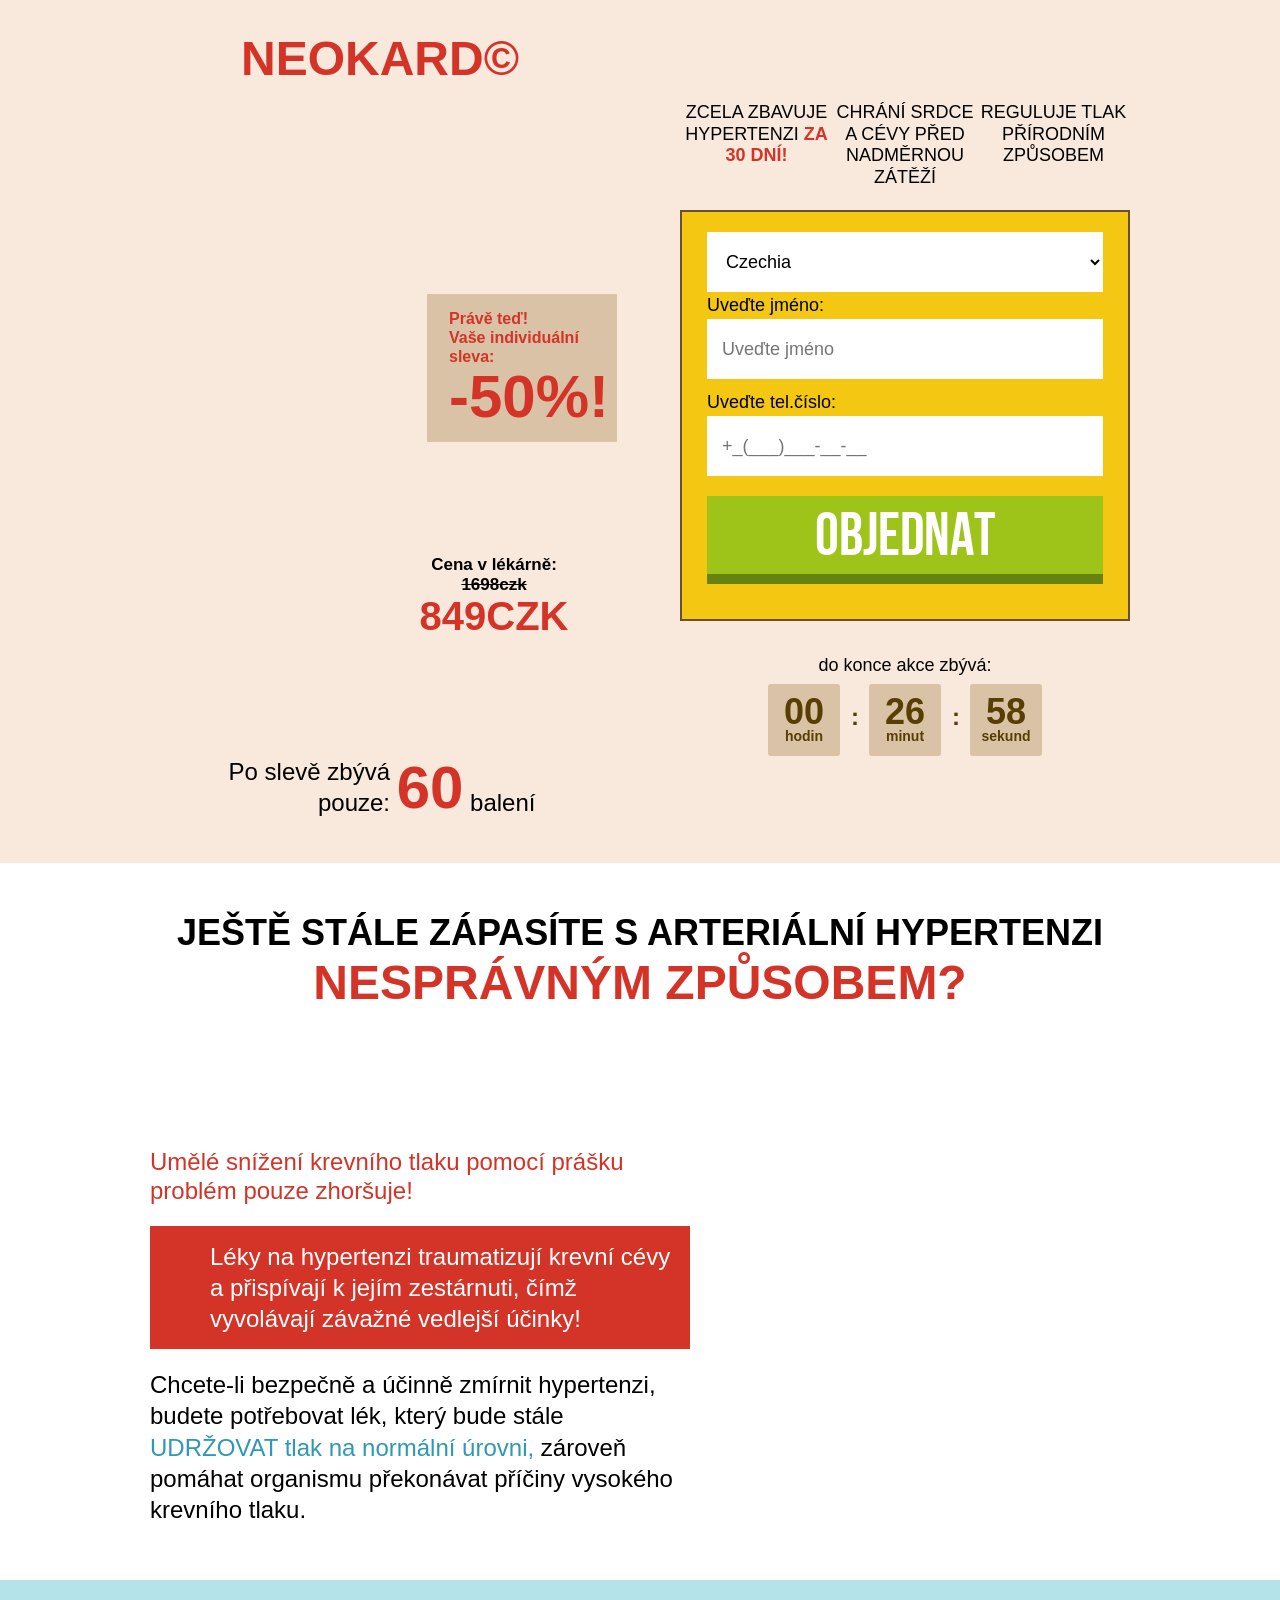
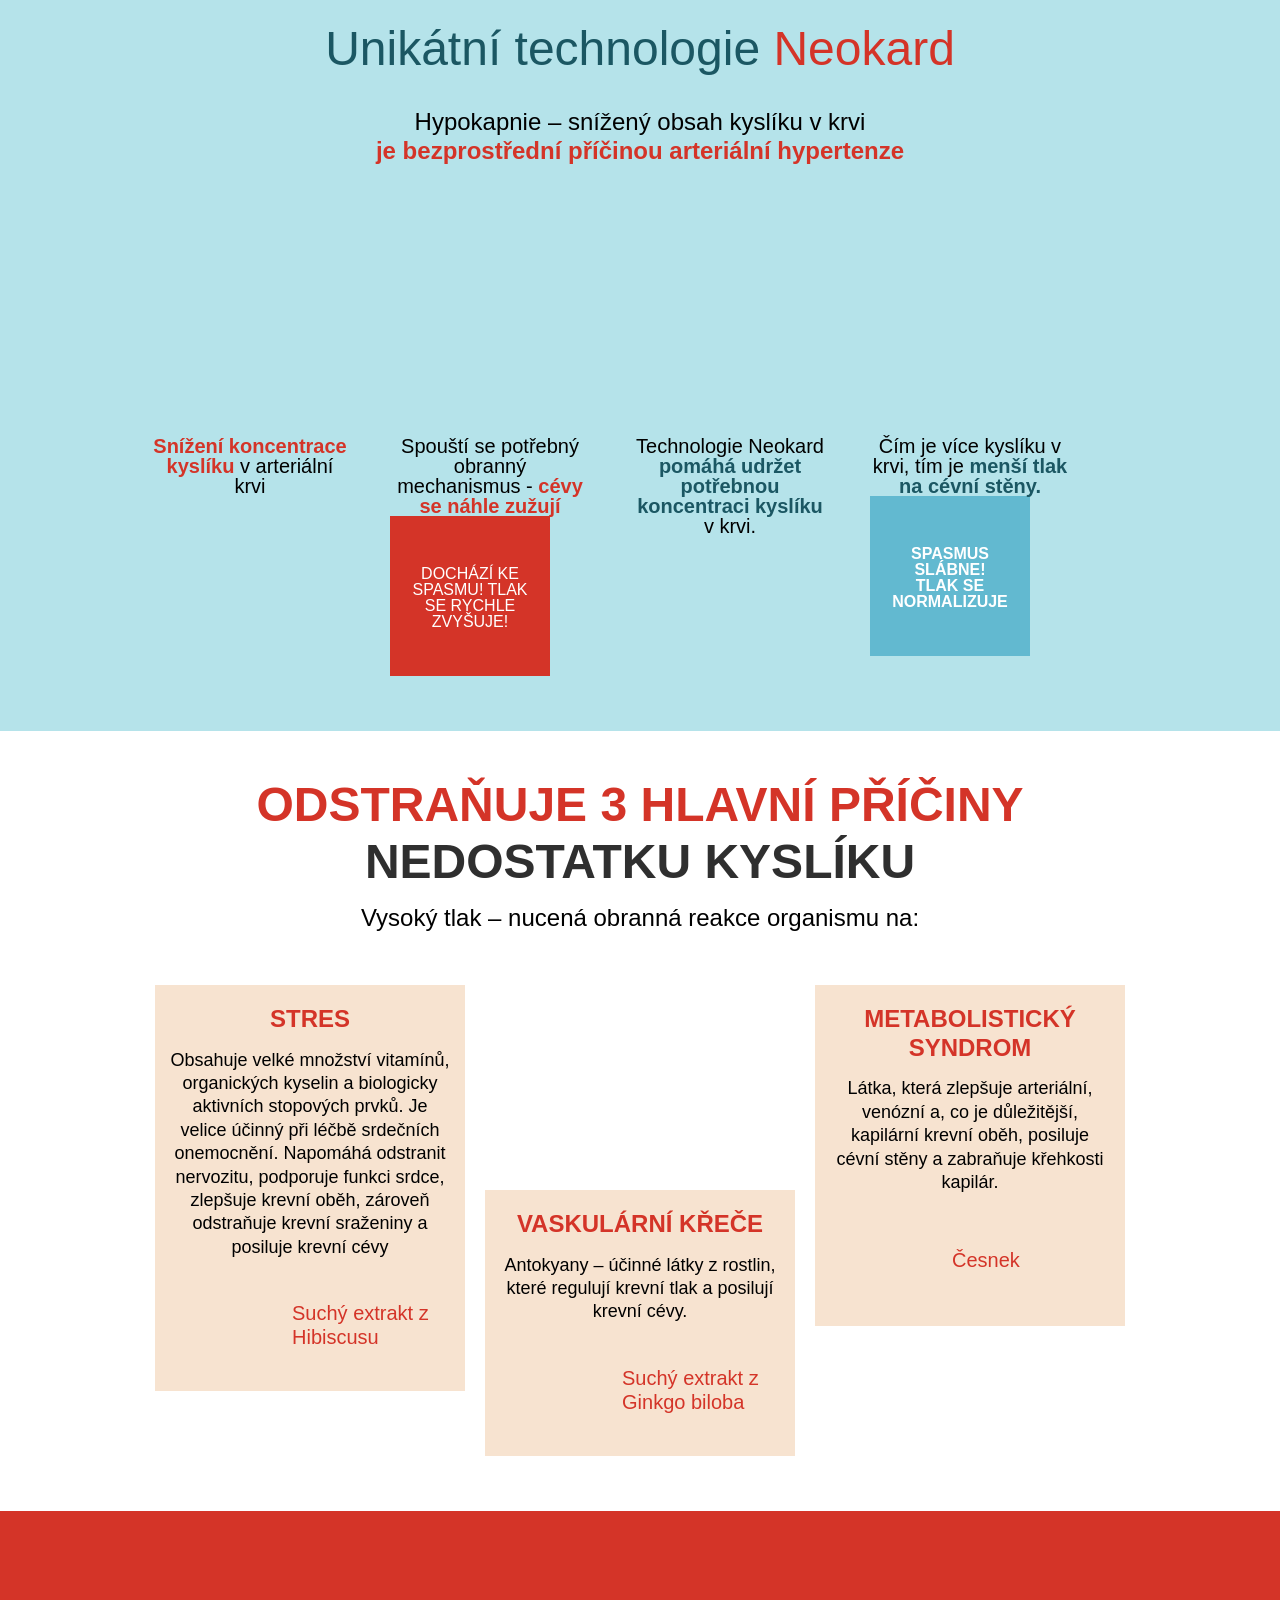
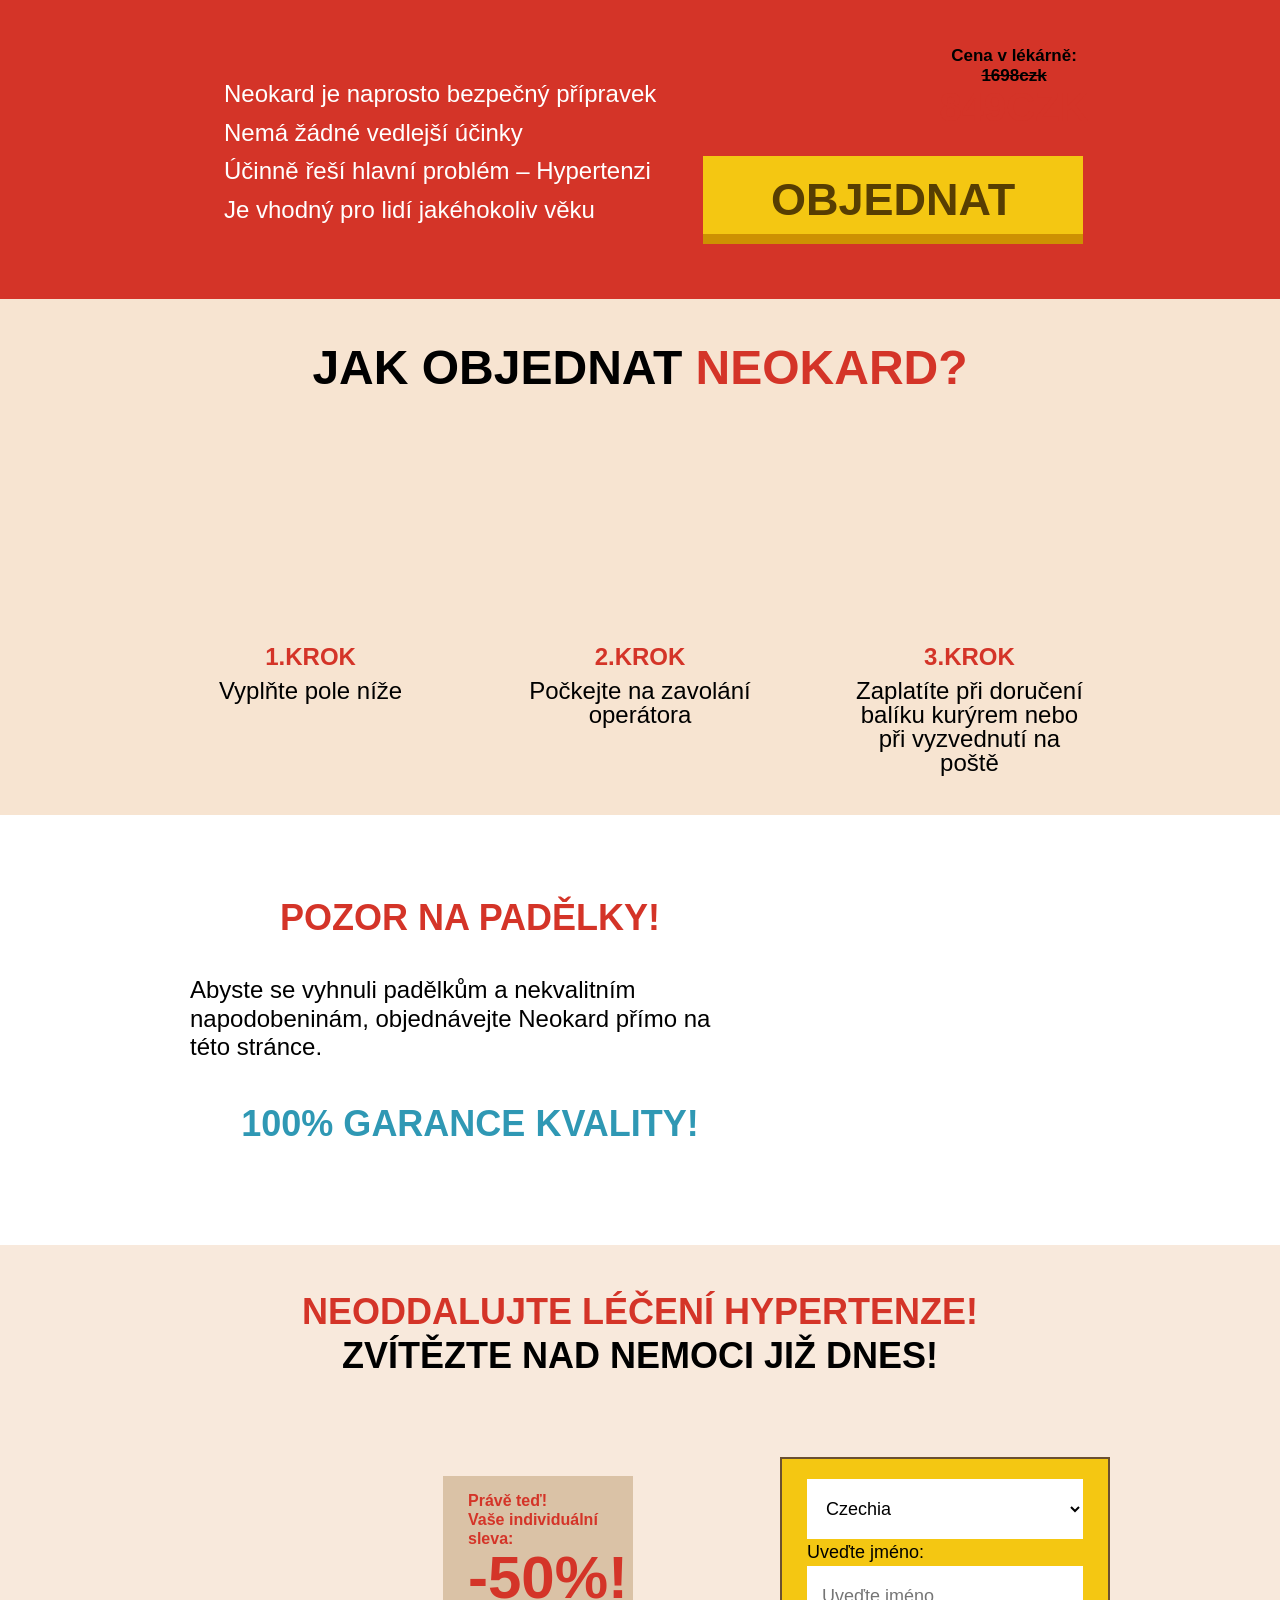
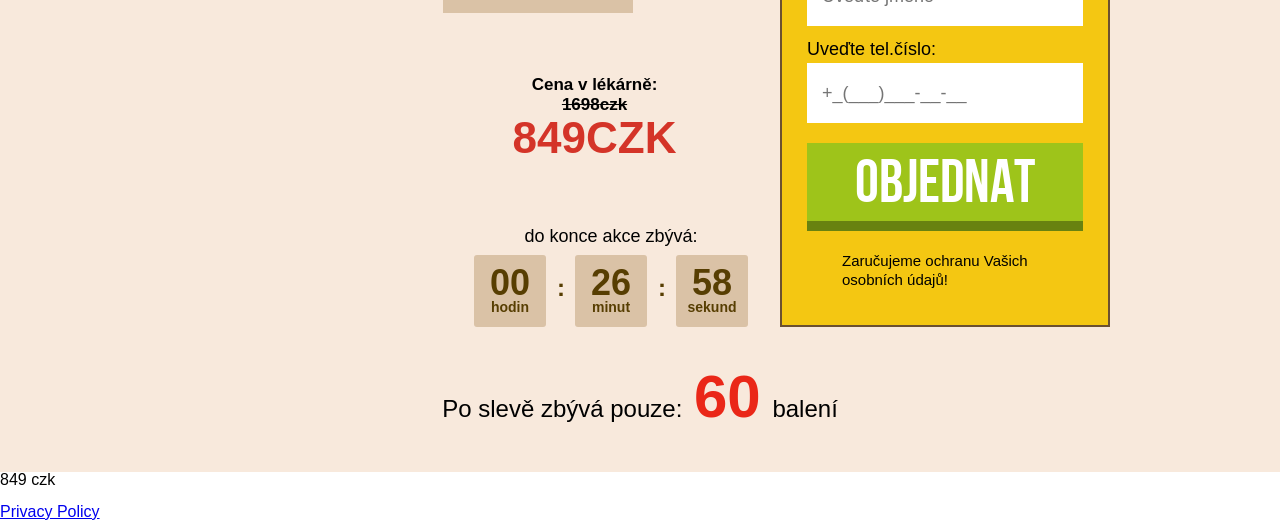
==== index.html @ 5abf67b7 "1" ====
<!DOCTYPE html>
<html lang="cz" dir="ltr">
 <head><link rel="preconnect" href="//rcktland-a.akamaihd.net/">
	<meta charset="utf-8">
	<title>Koupit Neokard levně. Ceny, recenze. Objednejte si Neokard teď!</title>
	<meta http-equiv="X-UA-Compatible" content="IE=edge" charset="utf-8">
	<meta name="viewport" content="width=device-width, initial-scale=1.0">
	<link rel="icon" href="favicon.ico">	
	<link rel="stylesheet" href="css/all.css">	
	<script data-polyfil="webp">!function(e,n,A){function o(e,n){return typeof e===n}function t(){var e,n,A,t,a,i,l;for(var f in r)if(r.hasOwnProperty(f)){if(e=[],n=r[f],n.name&&(e.push(n.name.toLowerCase()),n.options&&n.options.aliases&&n.options.aliases.length))for(A=0;A<n.options.aliases.length;A++)e.push(n.options.aliases[A].toLowerCase());for(t=o(n.fn,"function")?n.fn():n.fn,a=0;a<e.length;a++)i=e[a],l=i.split("."),1===l.length?Modernizr[l[0]]=t:(!Modernizr[l[0]]||Modernizr[l[0]]instanceof Boolean||(Modernizr[l[0]]=new Boolean(Modernizr[l[0]])),Modernizr[l[0]][l[1]]=t),s.push((t?"":"no-")+l.join("-"))}}function a(e){var n=u.className,A=Modernizr._config.classPrefix||"";if(c&&(n=n.baseVal),Modernizr._config.enableJSClass){var o=new RegExp("(^|\s)"+A+"no-js(\s|$)");n=n.replace(o,"$1"+A+"js$2")}Modernizr._config.enableClasses&&(n+=" "+A+e.join(" "+A),c?u.className.baseVal=n:u.className=n)}function i(e,n){if("object"==typeof e)for(var A in e)f(e,A)&&i(A,e[A]);else{e=e.toLowerCase();var o=e.split("."),t=Modernizr[o[0]];if(2==o.length&&(t=t[o[1]]),"undefined"!=typeof t)return Modernizr;n="function"==typeof n?n():n,1==o.length?Modernizr[o[0]]=n:(!Modernizr[o[0]]||Modernizr[o[0]]instanceof Boolean||(Modernizr[o[0]]=new Boolean(Modernizr[o[0]])),Modernizr[o[0]][o[1]]=n),a([(n&&0!=n?"":"no-")+o.join("-")]),Modernizr._trigger(e,n)}return Modernizr}var s=[],r=[],l={_version:"3.6.0",_config:{classPrefix:"",enableClasses:!0,enableJSClass:!0,usePrefixes:!0},_q:[],on:function(e,n){var A=this;setTimeout(function(){n(A[e])},0)},addTest:function(e,n,A){r.push({name:e,fn:n,options:A})},addAsyncTest:function(e){r.push({name:null,fn:e})}},Modernizr=function(){};Modernizr.prototype=l,Modernizr=new Modernizr;var f,u=n.documentElement,c="svg"===u.nodeName.toLowerCase();!function(){var e={}.hasOwnProperty;f=o(e,"undefined")||o(e.call,"undefined")?function(e,n){return n in e&&o(e.constructor.prototype[n],"undefined")}:function(n,A){return e.call(n,A)}}(),l._l={},l.on=function(e,n){this._l[e]||(this._l[e]=[]),this._l[e].push(n),Modernizr.hasOwnProperty(e)&&setTimeout(function(){Modernizr._trigger(e,Modernizr[e])},0)},l._trigger=function(e,n){if(this._l[e]){var A=this._l[e];setTimeout(function(){var e,o;for(e=0;e<A.length;e++)(o=A[e])(n)},0),delete this._l[e]}},Modernizr._q.push(function(){l.addTest=i}),Modernizr.addAsyncTest(function(){function e(e,n,A){function o(n){var o=n&&"load"===n.type?1==t.width:!1,a="webp"===e;i(e,a&&o?new Boolean(o):o),A&&A(n)}var t=new Image;t.onerror=o,t.onload=o,t.src=n}var n=[{uri:"[data-uri]",name:"webp"},{uri:"[data-uri]",name:"webp.alpha"},{uri:"[data-uri]",name:"webp.animation"},{uri:"[data-uri]",name:"webp.lossless"}],A=n.shift();e(A.name,A.uri,function(A){if(A&&"load"===A.type)for(var o=0;o<n.length;o++)e(n[o].name,n[o].uri)})}),t(),a(s),delete l.addTest,delete l.addAsyncTest;for(var p=0;p<Modernizr._q.length;p++)Modernizr._q[p]();e.Modernizr=Modernizr}(window,document)</script>

<script>
			var countryCodeMasString="CZ";
			window.language="cz";
			window.dir="ltr";
			window.cdn_path="//rcktland-a.akamaihd.net/3635/";
			window.country_code="CZ";
			window.codeCorrect="Tento kód je správný. Děkujeme, že jste si vybral(a) naše výrobky!";
			window.codeEmpty="Zadejte, prosím, kód.";
			window.codeInvalid="Bohužel tento kód nebyl nalezen! Nejspíše jste si koupil(a) padělaný výrobek.";
			window.country_code_mas=countryCodeMasString.split(',');
			window.additional_phone_placeholder="Další telefon";
		</script></head>
<body class="body-banner inL_181615" data-invalid-name-text="Zadejte platné jméno!" data-invalid-phone-text="Zadejte, prosím, platné telefonní číslo, jinak Vás nebudeme moci kontaktovat!">
	<div class="js__countryblock" data-country="sng">
		<div class="section header clearfix">
			<div class="section_content">
				<div class="header__left">
					<div class="header__logo">
						<div class="product_logo">Neokard<sup>©</sup></div><br><br></div>
					<div class="header__product">
						<picture><source type="image/webp" srcset="images/product_image_technology-1.webp"> <img src="images/product_image_technology-1.png" alt="" class="sertif"></picture>
						<div class="product__image"></div>
						<div class="product__individual_price"><span class="products_left__text">Právě teď!<br>Vaše individuální sleva:</span><br> <span class="products_left__value">-50%!</span> <span class="products_left__text_right"></span></div>
						<div class="product__standart_price"><span class="lt3">Cena v lékárně:</span> <br> <span class="standart_price__old price_old"><span class="price_main_value x_price_previous">1698</span><span class="price_main_currency x_currency">czk</span></span> <br><span class="standart_price__sale price_main"><span class="price_main_value x  x_price_current">849</span><span class="price_main_currency x_currency">czk</span></span></div></div>
					<div class="header__products_left"><span class="products_left__text lt4">Po slevě zbývá pouze:</span> <span class="products_left__value lastpack">60</span> <span class="products_left__text_right lt5">balení</span></div>
				</div>
				<div class="header__right">
					<div class="header__properties">
						
						<ul class="properties_list">
							<li class="properties_list__item days">ZCELA ZBAVUJE HYPERTENZI <span class="highlighted">ZA 30 DNÍ!</span></li>
							<li class="properties_list__item protect">CHRÁNÍ SRDCE A CÉVY PŘED NADMĚRNOU ZÁTĚŽÍ</li>
							<li class="properties_list__item health">REGULUJE TLAK PŘÍRODNÍM ZPŮSOBEM</li>
						</ul>
					</div>

					<form method="post" action="https://tracker.rocketprofit.com/conversion/new" class="header__form form order_form x_order_form">
						<div class="x_country_select"><select class="country-select" name="country_code">
				
					<option value="CZ" selected="selected">Czechia</option>
			
			</select></div>
						<div class="form_row">
							<label class="control-label">Uveďte jméno:</label>
							<input class="control-input x_client_name" type="text" name="name" placeholder="Uveďte jméno" required autocomplete="name">
						</div>
						<div class="form_row">
							<label class="control-label">Uveďte tel.číslo:</label>
							<input class="control-input x_client_phone" type="tel" name="phone" placeholder="+_(___)___-__-__" required autocomplete="tel">
						</div>
						<button type="submit" class="form_button btn btn-green">Objednat</button><input type="hidden" name="landing_id" value=""><input type="hidden" name="goal_id" value="346">
						<input type="hidden" name="price" value="849">
						<input type="hidden" name="delivery_price" value="0">
						<input type="hidden" name="es_list_id" value="">
						<input type="hidden" name="user_language" value="cz">
						<input type="hidden" name="campaign_id" value="521286">
   <input type='hidden' name='sid1' value='adwords' />
        <input type='hidden' name='sid2' value='and' />
        <input type='hidden' name='sid3' value='004' />
      <input type='hidden' name='redirect_url' value='https://primestore.host/primary/urotrin_hungary/success/index.html' />
					</form>
					<div class="header__countdown">
						<div class="countdown__caption">do konce akce zbývá:</div>
						<div class="countdown_time landing__countdown"><span class="hours">00</span> <span class="minutes">13</span> <span class="seconds">12</span></div>
						<div class="countdown_names"><span>hodin</span> <span>minut</span> <span>sekund</span></div>
					</div>
				</div>
			</div>
		</div>
		<div class="section wrong_methods">
			<div class="section_content">
				<div class="wrong_methods__caption">JEŠTĚ STÁLE ZÁPASÍTE S ARTERIÁLNÍ HYPERTENZI<span class="highlighted">NESPRÁVNÝM ZPŮSOBEM?</span></div>
				<div class="wrong_methods__problem">Umělé snížení krevního tlaku pomocí prášku problém pouze zhoršuje!</div>
				<div class="wrong_methods__vessels">Léky na hypertenzi traumatizují krevní cévy a přispívají k jejím zestárnuti, čímž vyvolávají závažné vedlejší účinky!</div>
				<div class="wrong_methods__solution">Chcete-li bezpečně a účinně zmírnit hypertenzi, budete potřebovat lék, který bude stále <span class="highlighted">UDRŽOVAT tlak na normální úrovni,</span> zároveň pomáhat organismu překonávat příčiny vysokého krevního tlaku.</div>
			</div>
		</div>

		<div class="section technology">
			<div class="section_content">
				<div class="technology__caption">Unikátní technologie <span class="highlighted">Neokard</span></div>
				<div class="technology__descr">Hypokapnie – snížený obsah kyslíku v krvi <br> <span class="highlighted">je bezprostřední příčinou arteriální hypertenze</span></div>
				<ul class="technology_about">
					<li class="technology_about__item tech_1"><span class="highlighted">Snížení koncentrace kyslíku </span>v arteriální krvi</li>
					<li class="technology_about__item tech_2">Spouští se potřebný obranný mechanismus - <span class="highlighted">cévy se náhle zužují</span><div class="technology_about__item_extra">DOCHÁZÍ KE SPASMU! TLAK SE RYCHLE ZVYŠUJE!</div>
					</li>
					<li class="technology_about__item tech_3">Technologie Neokard <span class="highlighted">pomáhá udržet potřebnou koncentraci kyslíku</span> v krvi.</li>
					<li class="technology_about__item tech_4">Čím je více kyslíku v krvi, tím je <span class="highlighted">menší tlak na cévní stěny.</span><div class="technology_about__item_extra"><span class="highlighted"><span class="new-line">SPASMUS SLÁBNE!</span> TLAK SE NORMALIZUJE</span></div>
					</li>

				</ul>
			</div>
		</div>
		<div class="section reasons">
			<div class="section_content">
				<div class="reasons__caption"><span class="highlighted">ODSTRAŇUJE 3 HLAVNÍ PŘÍČINY</span> NEDOSTATKU KYSLÍKU</div>
				<div class="reasons__descr">Vysoký tlak – nucená obranná reakce organismu na:</div>
				<div class="reasons__tonometer_image"></div>
				<ul class="reasons_list">
					<li class="reasons_list__item">
						<div class="reason_item__caption">STRES</div><span class="highlighted"></span>Obsahuje velké množství vitamínů, organických kyselin a biologicky aktivních stopových prvků. Je velice účinný při léčbě srdečních onemocnění. Napomáhá odstranit nervozitu, podporuje funkci srdce, zlepšuje krevní oběh, zároveň odstraňuje krevní sraženiny a posiluje krevní cévy<div class="reason_item__contains">
							<div class="contains_item rodiola"><span class="contains_item__image"></span> <span class="contains_item__name">Suchý extrakt z Hibiscusu</span></div>
						</div>
					</li>
					<li class="reasons_list__item">
						<div class="reason_item__caption">VASKULÁRNÍ KŘEČE</div><span class="highlighted"></span>Antokyany – účinné látky z rostlin, které regulují krevní tlak a posilují krevní cévy. <div class="reason_item__contains">
							<div class="contains_item boyarishnik"><span class="contains_item__image"></span> <span class="contains_item__name">Suchý extrakt z Ginkgo biloba</span></div>
						</div>
					</li>
					<li class="reasons_list__item">
						<div class="reason_item__caption">METABOLISTICKÝ SYNDROM</div>Látka, která zlepšuje arteriální, venózní a, co je důležitější, kapilární krevní oběh, posiluje cévní stěny a zabraňuje křehkosti kapilár. <span class="highlighted"></span> <span class="highlighted"></span><div class="reason_item__contains">
							<div class="contains_item ginkgo"><span class="contains_item__image"></span> <span class="contains_item__name">Česnek</span></div>
						</div>
					</li>
				</ul>
			</div>
		</div>

		<div class="section advantages">
			<div class="section_content clearfix">
				<div class="advantages__left">
					<div class="advantages__stamp"></div>
					<ul class="advantages_list">
						<li class="advantages_list__item">Neokard je naprosto bezpečný přípravek</li>
						<li class="advantages_list__item">Nemá žádné vedlejší účinky</li>
						<li class="advantages_list__item">Účinně řeší hlavní problém – Hypertenzi</li>
						<li class="advantages_list__item">Je vhodný pro lidí jakéhokoliv věku</li>
					</ul>
				</div>
				<div class="advantages__right">
						<div class="product__standart_price"><span class="lt3">Cena v lékárně:</span> <br> <span class="standart_price__old price_old"><span class="price_main_value x_price_previous">1698</span><span class="price_main_currency x_currency">czk</span></span> <br><span class="standart_price__sale price_main"><span class="price_main_value x  x_price_current">849</span><span class="price_main_currency x_currency">czk</span></span></div><a href="#form" class="btn btn-orange advantages__order scrollto">Objednat</a></div>
			</div>
		</div>
		
		<div class="section order_steps">
			<div class="section_content">
				<div class="order_steps__caption">JAK OBJEDNAT <span class="highlighted">Neokard?</span></div>
				<ul class="order_steps__list">
					<li class="order_step">
						<div class="order_step__image"></div><span class="highlighted">1.KROK</span> Vyplňte pole níže</li>
					<li class="order_step">
						<div class="order_step__image"></div><span class="highlighted">2.KROK</span> Počkejte na zavolání operátora</li>
					<li class="order_step">
						<div class="order_step__image"></div><span class="highlighted">3.KROK</span> Zaplatíte při doručení balíku kurýrem nebo při vyzvednutí na poště</li>
				</ul>
			</div>
		</div>
		<div class="section fake">
			<div class="section_content">
				<div class="fake__caption">POZOR NA PADĚLKY!<div class="product_logo"></div>
				</div>
				<div class="fake__descr">Abyste se vyhnuli padělkům a nekvalitním napodobeninám, objednávejte Neokard přímo na této stránce. <span class="highlighted">100% GARANCE KVALITY!</span></div>
				<div class="product__image"></div>
			</div>
		</div>
		<div class="section footer">
			<div class="section_content" id="cloneThis">
				<div class="footer__caption"><span class="highlighted">NEODDALUJTE LÉČENÍ HYPERTENZE!</span> ZVÍTĚZTE NAD NEMOCI JIŽ DNES!</div>
				<div class="footer__left">
					<div class="footer__product clearfix">
						<picture><source type="image/webp" srcset="images/product_image_technology-1.webp"> <img loading="lazy" src="images/product_image_technology-1.png" alt="" class="sertif"></picture>
						<div class="product__image"></div>
						<div class="product__individual_price"><span class="products_left__text">Právě teď!<br>Vaše individuální sleva:</span><br> <span class="products_left__value">-50%!</span> <span class="products_left__text_right"></span></div>
						<div class="product__standart_price"><span class="lt3">Cena v lékárně:</span> <br> <span class="standart_price__old price_old"><span class="price_main_value x_price_previous">1698</span><span class="price_main_currency x_currency">czk</span></span> <br><span class="standart_price__sale price_main"><span class="price_main_value x  x_price_current">849</span><span class="price_main_currency x_currency">czk</span></span></div>
						<div class="footer__countdown">
								<div class="countdown__caption">do konce akce zbývá:</div>
								<div class="countdown_time landing__countdown"><span class="hours">00</span> <span class="minutes">13</span> <span class="seconds">12</span></div>
								<div class="countdown_names"><span>hodin</span> <span>minut</span> <span>sekund</span></div>
						</div>
					</div>
				</div>
				<div class="footer__right">
					<div class="footer__products_left">

						
					</div>
					<form method="post" action="https://tracker.rocketprofit.com/conversion/new" class="footer__form form order_form x_order_form" id="form">
						<div class="x_country_select"><select class="country-select" name="country_code">
			
					<option value="CZ" selected="selected">Czechia</option>
				
			
			</select></div>
						<div class="form_row">

							<label class="control-label">Uveďte jméno:</label>
							<input class="control-input x_client_name" type="text" name="name" placeholder="Uveďte jméno" required autocomplete="name">
						</div>
						<div class="form_row">
							<label class="control-label">Uveďte tel.číslo:</label>
							<input class="control-input x_client_phone" type="tel" name="phone" placeholder="+_(___)___-__-__" required autocomplete="tel">
						</div>
						<button type="submit" class="form_button btn btn-green">Objednat</button>

						<div class="form__secure">Zaručujeme ochranu Vašich osobních údajů!</div><input type="hidden" name="landing_id" value=""><input type="hidden" name="goal_id" value="346">
						<input type="hidden" name="price" value="849">
						<input type="hidden" name="delivery_price" value="0">
						<input type="hidden" name="es_list_id" value="">
						<input type="hidden" name="user_language" value="cz">
						<input type="hidden" name="campaign_id" value="521286">
   <input type='hidden' name='sid1' value='adwords' />
        <input type='hidden' name='sid2' value='and' />
        <input type='hidden' name='sid3' value='004' />
      <input type='hidden' name='redirect_url' value='https://primestore.host/primary/urotrin_hungary/success/index.html' />
					</form>
				</div>
				
				<div class="footer__products_left"><span class="products_left__text lt4">Po slevě zbývá pouze:</span> <span class="products_left__value lastpack">60</span> <span class="products_left__text_right lt5">balení</span></div>
				
			</div>
		</div>
	</div>

	<div class="section copyright">
			<div class="ev-footer create_rom_footer" data-background-color="white" data-color_link="black" data-color_logo="orange">
</div>
	</div>


	<div class="inL_742379"><span class="x_price_current">849</span> <span class="x_currency">czk</span></div>
	<footer class="footer">
		<div class="ev-footer__logo">
			<picture><source type="image/webp" srcset="images/rp.webp"> <img loading="lazy" src="images/rp.png" alt=""></picture>
		</div><a class="ev-footer__link" target="_blank" href="privacy.html">Privacy Policy</a></footer>
	
<script>if (!window.jQuery) { /*! jQuery v3.5.1 | (c) JS Foundation and other contributors | jquery.org/license */
!function(e,t){"use strict";"object"==typeof module&&"object"==typeof module.exports?module.exports=e.document?t(e,!0):function(e){if(!e.document)throw new Error("jQuery requires a window with a document");return t(e)}:t(e)}("undefined"!=typeof window?window:this,function(C,e){"use strict";var t=[],r=Object.getPrototypeOf,s=t.slice,g=t.flat?function(e){return t.flat.call(e)}:function(e){return t.concat.apply([],e)},u=t.push,i=t.indexOf,n={},o=n.toString,v=n.hasOwnProperty,a=v.toString,l=a.call(Object),y={},m=function(e){return"function"==typeof e&&"number"!=typeof e.nodeType},x=function(e){return null!=e&&e===e.window},E=C.document,c={type:!0,src:!0,nonce:!0,noModule:!0};function b(e,t,n){var r,i,o=(n=n||E).createElement("script");if(o.text=e,t)for(r in c)(i=t[r]||t.getAttribute&&t.getAttribute(r))&&o.setAttribute(r,i);n.head.appendChild(o).parentNode.removeChild(o)}function w(e){return null==e?e+"":"object"==typeof e||"function"==typeof e?n[o.call(e)]||"object":typeof e}var f="3.5.1",S=function(e,t){return new S.fn.init(e,t)};function p(e){var t=!!e&&"length"in e&&e.length,n=w(e);return!m(e)&&!x(e)&&("array"===n||0===t||"number"==typeof t&&0<t&&t-1 in e)}S.fn=S.prototype={jquery:f,constructor:S,length:0,toArray:function(){return s.call(this)},get:function(e){return null==e?s.call(this):e<0?this[e+this.length]:this[e]},pushStack:function(e){var t=S.merge(this.constructor(),e);return t.prevObject=this,t},each:function(e){return S.each(this,e)},map:function(n){return this.pushStack(S.map(this,function(e,t){return n.call(e,t,e)}))},slice:function(){return this.pushStack(s.apply(this,arguments))},first:function(){return this.eq(0)},last:function(){return this.eq(-1)},even:function(){return this.pushStack(S.grep(this,function(e,t){return(t+1)%2}))},odd:function(){return this.pushStack(S.grep(this,function(e,t){return t%2}))},eq:function(e){var t=this.length,n=+e+(e<0?t:0);return this.pushStack(0<=n&&n<t?[this[n]]:[])},end:function(){return this.prevObject||this.constructor()},push:u,sort:t.sort,splice:t.splice},S.extend=S.fn.extend=function(){var e,t,n,r,i,o,a=arguments[0]||{},s=1,u=arguments.length,l=!1;for("boolean"==typeof a&&(l=a,a=arguments[s]||{},s++),"object"==typeof a||m(a)||(a={}),s===u&&(a=this,s--);s<u;s++)if(null!=(e=arguments[s]))for(t in e)r=e[t],"__proto__"!==t&&a!==r&&(l&&r&&(S.isPlainObject(r)||(i=Array.isArray(r)))?(n=a[t],o=i&&!Array.isArray(n)?[]:i||S.isPlainObject(n)?n:{},i=!1,a[t]=S.extend(l,o,r)):void 0!==r&&(a[t]=r));return a},S.extend({expando:"jQuery"+(f+Math.random()).replace(/\D/g,""),isReady:!0,error:function(e){throw new Error(e)},noop:function(){},isPlainObject:function(e){var t,n;return!(!e||"[object Object]"!==o.call(e))&&(!(t=r(e))||"function"==typeof(n=v.call(t,"constructor")&&t.constructor)&&a.call(n)===l)},isEmptyObject:function(e){var t;for(t in e)return!1;return!0},globalEval:function(e,t,n){b(e,{nonce:t&&t.nonce},n)},each:function(e,t){var n,r=0;if(p(e)){for(n=e.length;r<n;r++)if(!1===t.call(e[r],r,e[r]))break}else for(r in e)if(!1===t.call(e[r],r,e[r]))break;return e},makeArray:function(e,t){var n=t||[];return null!=e&&(p(Object(e))?S.merge(n,"string"==typeof e?[e]:e):u.call(n,e)),n},inArray:function(e,t,n){return null==t?-1:i.call(t,e,n)},merge:function(e,t){for(var n=+t.length,r=0,i=e.length;r<n;r++)e[i++]=t[r];return e.length=i,e},grep:function(e,t,n){for(var r=[],i=0,o=e.length,a=!n;i<o;i++)!t(e[i],i)!==a&&r.push(e[i]);return r},map:function(e,t,n){var r,i,o=0,a=[];if(p(e))for(r=e.length;o<r;o++)null!=(i=t(e[o],o,n))&&a.push(i);else for(o in e)null!=(i=t(e[o],o,n))&&a.push(i);return g(a)},guid:1,support:y}),"function"==typeof Symbol&&(S.fn[Symbol.iterator]=t[Symbol.iterator]),S.each("Boolean Number String Function Array Date RegExp Object Error Symbol".split(" "),function(e,t){n["[object "+t+"]"]=t.toLowerCase()});var d=function(n){var e,d,b,o,i,h,f,g,w,u,l,T,C,a,E,v,s,c,y,S="sizzle"+1*new Date,p=n.document,k=0,r=0,m=ue(),x=ue(),A=ue(),N=ue(),D=function(e,t){return e===t&&(l=!0),0},j={}.hasOwnProperty,t=[],q=t.pop,L=t.push,H=t.push,O=t.slice,P=function(e,t){for(var n=0,r=e.length;n<r;n++)if(e[n]===t)return n;return-1},R="checked|selected|async|autofocus|autoplay|controls|defer|disabled|hidden|ismap|loop|multiple|open|readonly|required|scoped",M="[\\x20\\t\\r\\n\\f]",I="(?:\\\\[\\da-fA-F]{1,6}"+M+"?|\\\\[^\\r\\n\\f]|[\\w-]|[^\0-\\x7f])+",W="\\["+M+"*("+I+")(?:"+M+"*([*^$|!~]?=)"+M+"*(?:'((?:\\\\.|[^\\\\'])*)'|\"((?:\\\\.|[^\\\\\"])*)\"|("+I+"))|)"+M+"*\\]",F=":("+I+")(?:\\((('((?:\\\\.|[^\\\\'])*)'|\"((?:\\\\.|[^\\\\\"])*)\")|((?:\\\\.|[^\\\\()[\\]]|"+W+")*)|.*)\\)|)",B=new RegExp(M+"+","g"),$=new RegExp("^"+M+"+|((?:^|[^\\\\])(?:\\\\.)*)"+M+"+$","g"),_=new RegExp("^"+M+"*,"+M+"*"),z=new RegExp("^"+M+"*([>+~]|"+M+")"+M+"*"),U=new RegExp(M+"|>"),X=new RegExp(F),V=new RegExp("^"+I+"$"),G={ID:new RegExp("^#("+I+")"),CLASS:new RegExp("^\\.("+I+")"),TAG:new RegExp("^("+I+"|[*])"),ATTR:new RegExp("^"+W),PSEUDO:new RegExp("^"+F),CHILD:new RegExp("^:(only|first|last|nth|nth-last)-(child|of-type)(?:\\("+M+"*(even|odd|(([+-]|)(\\d*)n|)"+M+"*(?:([+-]|)"+M+"*(\\d+)|))"+M+"*\\)|)","i"),bool:new RegExp("^(?:"+R+")$","i"),needsContext:new RegExp("^"+M+"*[>+~]|:(even|odd|eq|gt|lt|nth|first|last)(?:\\("+M+"*((?:-\\d)?\\d*)"+M+"*\\)|)(?=[^-]|$)","i")},Y=/HTML$/i,Q=/^(?:input|select|textarea|button)$/i,J=/^h\d$/i,K=/^[^{]+\{\s*\[native \w/,Z=/^(?:#([\w-]+)|(\w+)|\.([\w-]+))$/,ee=/[+~]/,te=new RegExp("\\\\[\\da-fA-F]{1,6}"+M+"?|\\\\([^\\r\\n\\f])","g"),ne=function(e,t){var n="0x"+e.slice(1)-65536;return t||(n<0?String.fromCharCode(n+65536):String.fromCharCode(n>>10|55296,1023&n|56320))},re=/([\0-\x1f\x7f]|^-?\d)|^-$|[^\0-\x1f\x7f-\uFFFF\w-]/g,ie=function(e,t){return t?"\0"===e?"\ufffd":e.slice(0,-1)+"\\"+e.charCodeAt(e.length-1).toString(16)+" ":"\\"+e},oe=function(){T()},ae=be(function(e){return!0===e.disabled&&"fieldset"===e.nodeName.toLowerCase()},{dir:"parentNode",next:"legend"});try{H.apply(t=O.call(p.childNodes),p.childNodes),t[p.childNodes.length].nodeType}catch(e){H={apply:t.length?function(e,t){L.apply(e,O.call(t))}:function(e,t){var n=e.length,r=0;while(e[n++]=t[r++]);e.length=n-1}}}function se(t,e,n,r){var i,o,a,s,u,l,c,f=e&&e.ownerDocument,p=e?e.nodeType:9;if(n=n||[],"string"!=typeof t||!t||1!==p&&9!==p&&11!==p)return n;if(!r&&(T(e),e=e||C,E)){if(11!==p&&(u=Z.exec(t)))if(i=u[1]){if(9===p){if(!(a=e.getElementById(i)))return n;if(a.id===i)return n.push(a),n}else if(f&&(a=f.getElementById(i))&&y(e,a)&&a.id===i)return n.push(a),n}else{if(u[2])return H.apply(n,e.getElementsByTagName(t)),n;if((i=u[3])&&d.getElementsByClassName&&e.getElementsByClassName)return H.apply(n,e.getElementsByClassName(i)),n}if(d.qsa&&!N[t+" "]&&(!v||!v.test(t))&&(1!==p||"object"!==e.nodeName.toLowerCase())){if(c=t,f=e,1===p&&(U.test(t)||z.test(t))){(f=ee.test(t)&&ye(e.parentNode)||e)===e&&d.scope||((s=e.getAttribute("id"))?s=s.replace(re,ie):e.setAttribute("id",s=S)),o=(l=h(t)).length;while(o--)l[o]=(s?"#"+s:":scope")+" "+xe(l[o]);c=l.join(",")}try{return H.apply(n,f.querySelectorAll(c)),n}catch(e){N(t,!0)}finally{s===S&&e.removeAttribute("id")}}}return g(t.replace($,"$1"),e,n,r)}function ue(){var r=[];return function e(t,n){return r.push(t+" ")>b.cacheLength&&delete e[r.shift()],e[t+" "]=n}}function le(e){return e[S]=!0,e}function ce(e){var t=C.createElement("fieldset");try{return!!e(t)}catch(e){return!1}finally{t.parentNode&&t.parentNode.removeChild(t),t=null}}function fe(e,t){var n=e.split("|"),r=n.length;while(r--)b.attrHandle[n[r]]=t}function pe(e,t){var n=t&&e,r=n&&1===e.nodeType&&1===t.nodeType&&e.sourceIndex-t.sourceIndex;if(r)return r;if(n)while(n=n.nextSibling)if(n===t)return-1;return e?1:-1}function de(t){return function(e){return"input"===e.nodeName.toLowerCase()&&e.type===t}}function he(n){return function(e){var t=e.nodeName.toLowerCase();return("input"===t||"button"===t)&&e.type===n}}function ge(t){return function(e){return"form"in e?e.parentNode&&!1===e.disabled?"label"in e?"label"in e.parentNode?e.parentNode.disabled===t:e.disabled===t:e.isDisabled===t||e.isDisabled!==!t&&ae(e)===t:e.disabled===t:"label"in e&&e.disabled===t}}function ve(a){return le(function(o){return o=+o,le(function(e,t){var n,r=a([],e.length,o),i=r.length;while(i--)e[n=r[i]]&&(e[n]=!(t[n]=e[n]))})})}function ye(e){return e&&"undefined"!=typeof e.getElementsByTagName&&e}for(e in d=se.support={},i=se.isXML=function(e){var t=e.namespaceURI,n=(e.ownerDocument||e).documentElement;return!Y.test(t||n&&n.nodeName||"HTML")},T=se.setDocument=function(e){var t,n,r=e?e.ownerDocument||e:p;return r!=C&&9===r.nodeType&&r.documentElement&&(a=(C=r).documentElement,E=!i(C),p!=C&&(n=C.defaultView)&&n.top!==n&&(n.addEventListener?n.addEventListener("unload",oe,!1):n.attachEvent&&n.attachEvent("onunload",oe)),d.scope=ce(function(e){return a.appendChild(e).appendChild(C.createElement("div")),"undefined"!=typeof e.querySelectorAll&&!e.querySelectorAll(":scope fieldset div").length}),d.attributes=ce(function(e){return e.className="i",!e.getAttribute("className")}),d.getElementsByTagName=ce(function(e){return e.appendChild(C.createComment("")),!e.getElementsByTagName("*").length}),d.getElementsByClassName=K.test(C.getElementsByClassName),d.getById=ce(function(e){return a.appendChild(e).id=S,!C.getElementsByName||!C.getElementsByName(S).length}),d.getById?(b.filter.ID=function(e){var t=e.replace(te,ne);return function(e){return e.getAttribute("id")===t}},b.find.ID=function(e,t){if("undefined"!=typeof t.getElementById&&E){var n=t.getElementById(e);return n?[n]:[]}}):(b.filter.ID=function(e){var n=e.replace(te,ne);return function(e){var t="undefined"!=typeof e.getAttributeNode&&e.getAttributeNode("id");return t&&t.value===n}},b.find.ID=function(e,t){if("undefined"!=typeof t.getElementById&&E){var n,r,i,o=t.getElementById(e);if(o){if((n=o.getAttributeNode("id"))&&n.value===e)return[o];i=t.getElementsByName(e),r=0;while(o=i[r++])if((n=o.getAttributeNode("id"))&&n.value===e)return[o]}return[]}}),b.find.TAG=d.getElementsByTagName?function(e,t){return"undefined"!=typeof t.getElementsByTagName?t.getElementsByTagName(e):d.qsa?t.querySelectorAll(e):void 0}:function(e,t){var n,r=[],i=0,o=t.getElementsByTagName(e);if("*"===e){while(n=o[i++])1===n.nodeType&&r.push(n);return r}return o},b.find.CLASS=d.getElementsByClassName&&function(e,t){if("undefined"!=typeof t.getElementsByClassName&&E)return t.getElementsByClassName(e)},s=[],v=[],(d.qsa=K.test(C.querySelectorAll))&&(ce(function(e){var t;a.appendChild(e).innerHTML="<a id='"+S+"'></a><select id='"+S+"-\r\\' msallowcapture=''><option selected=''></option></select>",e.querySelectorAll("[msallowcapture^='']").length&&v.push("[*^$]="+M+"*(?:''|\"\")"),e.querySelectorAll("[selected]").length||v.push("\\["+M+"*(?:value|"+R+")"),e.querySelectorAll("[id~="+S+"-]").length||v.push("~="),(t=C.createElement("input")).setAttribute("name",""),e.appendChild(t),e.querySelectorAll("[name='']").length||v.push("\\["+M+"*name"+M+"*="+M+"*(?:''|\"\")"),e.querySelectorAll(":checked").length||v.push(":checked"),e.querySelectorAll("a#"+S+"+*").length||v.push(".#.+[+~]"),e.querySelectorAll("\\\f"),v.push("[\\r\\n\\f]")}),ce(function(e){e.innerHTML="<a href='' disabled='disabled'></a><select disabled='disabled'><option/></select>";var t=C.createElement("input");t.setAttribute("type","hidden"),e.appendChild(t).setAttribute("name","D"),e.querySelectorAll("[name=d]").length&&v.push("name"+M+"*[*^$|!~]?="),2!==e.querySelectorAll(":enabled").length&&v.push(":enabled",":disabled"),a.appendChild(e).disabled=!0,2!==e.querySelectorAll(":disabled").length&&v.push(":enabled",":disabled"),e.querySelectorAll("*,:x"),v.push(",.*:")})),(d.matchesSelector=K.test(c=a.matches||a.webkitMatchesSelector||a.mozMatchesSelector||a.oMatchesSelector||a.msMatchesSelector))&&ce(function(e){d.disconnectedMatch=c.call(e,"*"),c.call(e,"[s!='']:x"),s.push("!=",F)}),v=v.length&&new RegExp(v.join("|")),s=s.length&&new RegExp(s.join("|")),t=K.test(a.compareDocumentPosition),y=t||K.test(a.contains)?function(e,t){var n=9===e.nodeType?e.documentElement:e,r=t&&t.parentNode;return e===r||!(!r||1!==r.nodeType||!(n.contains?n.contains(r):e.compareDocumentPosition&&16&e.compareDocumentPosition(r)))}:function(e,t){if(t)while(t=t.parentNode)if(t===e)return!0;return!1},D=t?function(e,t){if(e===t)return l=!0,0;var n=!e.compareDocumentPosition-!t.compareDocumentPosition;return n||(1&(n=(e.ownerDocument||e)==(t.ownerDocument||t)?e.compareDocumentPosition(t):1)||!d.sortDetached&&t.compareDocumentPosition(e)===n?e==C||e.ownerDocument==p&&y(p,e)?-1:t==C||t.ownerDocument==p&&y(p,t)?1:u?P(u,e)-P(u,t):0:4&n?-1:1)}:function(e,t){if(e===t)return l=!0,0;var n,r=0,i=e.parentNode,o=t.parentNode,a=[e],s=[t];if(!i||!o)return e==C?-1:t==C?1:i?-1:o?1:u?P(u,e)-P(u,t):0;if(i===o)return pe(e,t);n=e;while(n=n.parentNode)a.unshift(n);n=t;while(n=n.parentNode)s.unshift(n);while(a[r]===s[r])r++;return r?pe(a[r],s[r]):a[r]==p?-1:s[r]==p?1:0}),C},se.matches=function(e,t){return se(e,null,null,t)},se.matchesSelector=function(e,t){if(T(e),d.matchesSelector&&E&&!N[t+" "]&&(!s||!s.test(t))&&(!v||!v.test(t)))try{var n=c.call(e,t);if(n||d.disconnectedMatch||e.document&&11!==e.document.nodeType)return n}catch(e){N(t,!0)}return 0<se(t,C,null,[e]).length},se.contains=function(e,t){return(e.ownerDocument||e)!=C&&T(e),y(e,t)},se.attr=function(e,t){(e.ownerDocument||e)!=C&&T(e);var n=b.attrHandle[t.toLowerCase()],r=n&&j.call(b.attrHandle,t.toLowerCase())?n(e,t,!E):void 0;return void 0!==r?r:d.attributes||!E?e.getAttribute(t):(r=e.getAttributeNode(t))&&r.specified?r.value:null},se.escape=function(e){return(e+"").replace(re,ie)},se.error=function(e){throw new Error("Syntax error, unrecognized expression: "+e)},se.uniqueSort=function(e){var t,n=[],r=0,i=0;if(l=!d.detectDuplicates,u=!d.sortStable&&e.slice(0),e.sort(D),l){while(t=e[i++])t===e[i]&&(r=n.push(i));while(r--)e.splice(n[r],1)}return u=null,e},o=se.getText=function(e){var t,n="",r=0,i=e.nodeType;if(i){if(1===i||9===i||11===i){if("string"==typeof e.textContent)return e.textContent;for(e=e.firstChild;e;e=e.nextSibling)n+=o(e)}else if(3===i||4===i)return e.nodeValue}else while(t=e[r++])n+=o(t);return n},(b=se.selectors={cacheLength:50,createPseudo:le,match:G,attrHandle:{},find:{},relative:{">":{dir:"parentNode",first:!0}," ":{dir:"parentNode"},"+":{dir:"previousSibling",first:!0},"~":{dir:"previousSibling"}},preFilter:{ATTR:function(e){return e[1]=e[1].replace(te,ne),e[3]=(e[3]||e[4]||e[5]||"").replace(te,ne),"~="===e[2]&&(e[3]=" "+e[3]+" "),e.slice(0,4)},CHILD:function(e){return e[1]=e[1].toLowerCase(),"nth"===e[1].slice(0,3)?(e[3]||se.error(e[0]),e[4]=+(e[4]?e[5]+(e[6]||1):2*("even"===e[3]||"odd"===e[3])),e[5]=+(e[7]+e[8]||"odd"===e[3])):e[3]&&se.error(e[0]),e},PSEUDO:function(e){var t,n=!e[6]&&e[2];return G.CHILD.test(e[0])?null:(e[3]?e[2]=e[4]||e[5]||"":n&&X.test(n)&&(t=h(n,!0))&&(t=n.indexOf(")",n.length-t)-n.length)&&(e[0]=e[0].slice(0,t),e[2]=n.slice(0,t)),e.slice(0,3))}},filter:{TAG:function(e){var t=e.replace(te,ne).toLowerCase();return"*"===e?function(){return!0}:function(e){return e.nodeName&&e.nodeName.toLowerCase()===t}},CLASS:function(e){var t=m[e+" "];return t||(t=new RegExp("(^|"+M+")"+e+"("+M+"|$)"))&&m(e,function(e){return t.test("string"==typeof e.className&&e.className||"undefined"!=typeof e.getAttribute&&e.getAttribute("class")||"")})},ATTR:function(n,r,i){return function(e){var t=se.attr(e,n);return null==t?"!="===r:!r||(t+="","="===r?t===i:"!="===r?t!==i:"^="===r?i&&0===t.indexOf(i):"*="===r?i&&-1<t.indexOf(i):"$="===r?i&&t.slice(-i.length)===i:"~="===r?-1<(" "+t.replace(B," ")+" ").indexOf(i):"|="===r&&(t===i||t.slice(0,i.length+1)===i+"-"))}},CHILD:function(h,e,t,g,v){var y="nth"!==h.slice(0,3),m="last"!==h.slice(-4),x="of-type"===e;return 1===g&&0===v?function(e){return!!e.parentNode}:function(e,t,n){var r,i,o,a,s,u,l=y!==m?"nextSibling":"previousSibling",c=e.parentNode,f=x&&e.nodeName.toLowerCase(),p=!n&&!x,d=!1;if(c){if(y){while(l){a=e;while(a=a[l])if(x?a.nodeName.toLowerCase()===f:1===a.nodeType)return!1;u=l="only"===h&&!u&&"nextSibling"}return!0}if(u=[m?c.firstChild:c.lastChild],m&&p){d=(s=(r=(i=(o=(a=c)[S]||(a[S]={}))[a.uniqueID]||(o[a.uniqueID]={}))[h]||[])[0]===k&&r[1])&&r[2],a=s&&c.childNodes[s];while(a=++s&&a&&a[l]||(d=s=0)||u.pop())if(1===a.nodeType&&++d&&a===e){i[h]=[k,s,d];break}}else if(p&&(d=s=(r=(i=(o=(a=e)[S]||(a[S]={}))[a.uniqueID]||(o[a.uniqueID]={}))[h]||[])[0]===k&&r[1]),!1===d)while(a=++s&&a&&a[l]||(d=s=0)||u.pop())if((x?a.nodeName.toLowerCase()===f:1===a.nodeType)&&++d&&(p&&((i=(o=a[S]||(a[S]={}))[a.uniqueID]||(o[a.uniqueID]={}))[h]=[k,d]),a===e))break;return(d-=v)===g||d%g==0&&0<=d/g}}},PSEUDO:function(e,o){var t,a=b.pseudos[e]||b.setFilters[e.toLowerCase()]||se.error("unsupported pseudo: "+e);return a[S]?a(o):1<a.length?(t=[e,e,"",o],b.setFilters.hasOwnProperty(e.toLowerCase())?le(function(e,t){var n,r=a(e,o),i=r.length;while(i--)e[n=P(e,r[i])]=!(t[n]=r[i])}):function(e){return a(e,0,t)}):a}},pseudos:{not:le(function(e){var r=[],i=[],s=f(e.replace($,"$1"));return s[S]?le(function(e,t,n,r){var i,o=s(e,null,r,[]),a=e.length;while(a--)(i=o[a])&&(e[a]=!(t[a]=i))}):function(e,t,n){return r[0]=e,s(r,null,n,i),r[0]=null,!i.pop()}}),has:le(function(t){return function(e){return 0<se(t,e).length}}),contains:le(function(t){return t=t.replace(te,ne),function(e){return-1<(e.textContent||o(e)).indexOf(t)}}),lang:le(function(n){return V.test(n||"")||se.error("unsupported lang: "+n),n=n.replace(te,ne).toLowerCase(),function(e){var t;do{if(t=E?e.lang:e.getAttribute("xml:lang")||e.getAttribute("lang"))return(t=t.toLowerCase())===n||0===t.indexOf(n+"-")}while((e=e.parentNode)&&1===e.nodeType);return!1}}),target:function(e){var t=n.location&&n.location.hash;return t&&t.slice(1)===e.id},root:function(e){return e===a},focus:function(e){return e===C.activeElement&&(!C.hasFocus||C.hasFocus())&&!!(e.type||e.href||~e.tabIndex)},enabled:ge(!1),disabled:ge(!0),checked:function(e){var t=e.nodeName.toLowerCase();return"input"===t&&!!e.checked||"option"===t&&!!e.selected},selected:function(e){return e.parentNode&&e.parentNode.selectedIndex,!0===e.selected},empty:function(e){for(e=e.firstChild;e;e=e.nextSibling)if(e.nodeType<6)return!1;return!0},parent:function(e){return!b.pseudos.empty(e)},header:function(e){return J.test(e.nodeName)},input:function(e){return Q.test(e.nodeName)},button:function(e){var t=e.nodeName.toLowerCase();return"input"===t&&"button"===e.type||"button"===t},text:function(e){var t;return"input"===e.nodeName.toLowerCase()&&"text"===e.type&&(null==(t=e.getAttribute("type"))||"text"===t.toLowerCase())},first:ve(function(){return[0]}),last:ve(function(e,t){return[t-1]}),eq:ve(function(e,t,n){return[n<0?n+t:n]}),even:ve(function(e,t){for(var n=0;n<t;n+=2)e.push(n);return e}),odd:ve(function(e,t){for(var n=1;n<t;n+=2)e.push(n);return e}),lt:ve(function(e,t,n){for(var r=n<0?n+t:t<n?t:n;0<=--r;)e.push(r);return e}),gt:ve(function(e,t,n){for(var r=n<0?n+t:n;++r<t;)e.push(r);return e})}}).pseudos.nth=b.pseudos.eq,{radio:!0,checkbox:!0,file:!0,password:!0,image:!0})b.pseudos[e]=de(e);for(e in{submit:!0,reset:!0})b.pseudos[e]=he(e);function me(){}function xe(e){for(var t=0,n=e.length,r="";t<n;t++)r+=e[t].value;return r}function be(s,e,t){var u=e.dir,l=e.next,c=l||u,f=t&&"parentNode"===c,p=r++;return e.first?function(e,t,n){while(e=e[u])if(1===e.nodeType||f)return s(e,t,n);return!1}:function(e,t,n){var r,i,o,a=[k,p];if(n){while(e=e[u])if((1===e.nodeType||f)&&s(e,t,n))return!0}else while(e=e[u])if(1===e.nodeType||f)if(i=(o=e[S]||(e[S]={}))[e.uniqueID]||(o[e.uniqueID]={}),l&&l===e.nodeName.toLowerCase())e=e[u]||e;else{if((r=i[c])&&r[0]===k&&r[1]===p)return a[2]=r[2];if((i[c]=a)[2]=s(e,t,n))return!0}return!1}}function we(i){return 1<i.length?function(e,t,n){var r=i.length;while(r--)if(!i[r](e,t,n))return!1;return!0}:i[0]}function Te(e,t,n,r,i){for(var o,a=[],s=0,u=e.length,l=null!=t;s<u;s++)(o=e[s])&&(n&&!n(o,r,i)||(a.push(o),l&&t.push(s)));return a}function Ce(d,h,g,v,y,e){return v&&!v[S]&&(v=Ce(v)),y&&!y[S]&&(y=Ce(y,e)),le(function(e,t,n,r){var i,o,a,s=[],u=[],l=t.length,c=e||function(e,t,n){for(var r=0,i=t.length;r<i;r++)se(e,t[r],n);return n}(h||"*",n.nodeType?[n]:n,[]),f=!d||!e&&h?c:Te(c,s,d,n,r),p=g?y||(e?d:l||v)?[]:t:f;if(g&&g(f,p,n,r),v){i=Te(p,u),v(i,[],n,r),o=i.length;while(o--)(a=i[o])&&(p[u[o]]=!(f[u[o]]=a))}if(e){if(y||d){if(y){i=[],o=p.length;while(o--)(a=p[o])&&i.push(f[o]=a);y(null,p=[],i,r)}o=p.length;while(o--)(a=p[o])&&-1<(i=y?P(e,a):s[o])&&(e[i]=!(t[i]=a))}}else p=Te(p===t?p.splice(l,p.length):p),y?y(null,t,p,r):H.apply(t,p)})}function Ee(e){for(var i,t,n,r=e.length,o=b.relative[e[0].type],a=o||b.relative[" "],s=o?1:0,u=be(function(e){return e===i},a,!0),l=be(function(e){return-1<P(i,e)},a,!0),c=[function(e,t,n){var r=!o&&(n||t!==w)||((i=t).nodeType?u(e,t,n):l(e,t,n));return i=null,r}];s<r;s++)if(t=b.relative[e[s].type])c=[be(we(c),t)];else{if((t=b.filter[e[s].type].apply(null,e[s].matches))[S]){for(n=++s;n<r;n++)if(b.relative[e[n].type])break;return Ce(1<s&&we(c),1<s&&xe(e.slice(0,s-1).concat({value:" "===e[s-2].type?"*":""})).replace($,"$1"),t,s<n&&Ee(e.slice(s,n)),n<r&&Ee(e=e.slice(n)),n<r&&xe(e))}c.push(t)}return we(c)}return me.prototype=b.filters=b.pseudos,b.setFilters=new me,h=se.tokenize=function(e,t){var n,r,i,o,a,s,u,l=x[e+" "];if(l)return t?0:l.slice(0);a=e,s=[],u=b.preFilter;while(a){for(o in n&&!(r=_.exec(a))||(r&&(a=a.slice(r[0].length)||a),s.push(i=[])),n=!1,(r=z.exec(a))&&(n=r.shift(),i.push({value:n,type:r[0].replace($," ")}),a=a.slice(n.length)),b.filter)!(r=G[o].exec(a))||u[o]&&!(r=u[o](r))||(n=r.shift(),i.push({value:n,type:o,matches:r}),a=a.slice(n.length));if(!n)break}return t?a.length:a?se.error(e):x(e,s).slice(0)},f=se.compile=function(e,t){var n,v,y,m,x,r,i=[],o=[],a=A[e+" "];if(!a){t||(t=h(e)),n=t.length;while(n--)(a=Ee(t[n]))[S]?i.push(a):o.push(a);(a=A(e,(v=o,m=0<(y=i).length,x=0<v.length,r=function(e,t,n,r,i){var o,a,s,u=0,l="0",c=e&&[],f=[],p=w,d=e||x&&b.find.TAG("*",i),h=k+=null==p?1:Math.random()||.1,g=d.length;for(i&&(w=t==C||t||i);l!==g&&null!=(o=d[l]);l++){if(x&&o){a=0,t||o.ownerDocument==C||(T(o),n=!E);while(s=v[a++])if(s(o,t||C,n)){r.push(o);break}i&&(k=h)}m&&((o=!s&&o)&&u--,e&&c.push(o))}if(u+=l,m&&l!==u){a=0;while(s=y[a++])s(c,f,t,n);if(e){if(0<u)while(l--)c[l]||f[l]||(f[l]=q.call(r));f=Te(f)}H.apply(r,f),i&&!e&&0<f.length&&1<u+y.length&&se.uniqueSort(r)}return i&&(k=h,w=p),c},m?le(r):r))).selector=e}return a},g=se.select=function(e,t,n,r){var i,o,a,s,u,l="function"==typeof e&&e,c=!r&&h(e=l.selector||e);if(n=n||[],1===c.length){if(2<(o=c[0]=c[0].slice(0)).length&&"ID"===(a=o[0]).type&&9===t.nodeType&&E&&b.relative[o[1].type]){if(!(t=(b.find.ID(a.matches[0].replace(te,ne),t)||[])[0]))return n;l&&(t=t.parentNode),e=e.slice(o.shift().value.length)}i=G.needsContext.test(e)?0:o.length;while(i--){if(a=o[i],b.relative[s=a.type])break;if((u=b.find[s])&&(r=u(a.matches[0].replace(te,ne),ee.test(o[0].type)&&ye(t.parentNode)||t))){if(o.splice(i,1),!(e=r.length&&xe(o)))return H.apply(n,r),n;break}}}return(l||f(e,c))(r,t,!E,n,!t||ee.test(e)&&ye(t.parentNode)||t),n},d.sortStable=S.split("").sort(D).join("")===S,d.detectDuplicates=!!l,T(),d.sortDetached=ce(function(e){return 1&e.compareDocumentPosition(C.createElement("fieldset"))}),ce(function(e){return e.innerHTML="<a href='#'></a>","#"===e.firstChild.getAttribute("href")})||fe("type|href|height|width",function(e,t,n){if(!n)return e.getAttribute(t,"type"===t.toLowerCase()?1:2)}),d.attributes&&ce(function(e){return e.innerHTML="<input/>",e.firstChild.setAttribute("value",""),""===e.firstChild.getAttribute("value")})||fe("value",function(e,t,n){if(!n&&"input"===e.nodeName.toLowerCase())return e.defaultValue}),ce(function(e){return null==e.getAttribute("disabled")})||fe(R,function(e,t,n){var r;if(!n)return!0===e[t]?t.toLowerCase():(r=e.getAttributeNode(t))&&r.specified?r.value:null}),se}(C);S.find=d,S.expr=d.selectors,S.expr[":"]=S.expr.pseudos,S.uniqueSort=S.unique=d.uniqueSort,S.text=d.getText,S.isXMLDoc=d.isXML,S.contains=d.contains,S.escapeSelector=d.escape;var h=function(e,t,n){var r=[],i=void 0!==n;while((e=e[t])&&9!==e.nodeType)if(1===e.nodeType){if(i&&S(e).is(n))break;r.push(e)}return r},T=function(e,t){for(var n=[];e;e=e.nextSibling)1===e.nodeType&&e!==t&&n.push(e);return n},k=S.expr.match.needsContext;function A(e,t){return e.nodeName&&e.nodeName.toLowerCase()===t.toLowerCase()}var N=/^<([a-z][^\/\0>:\x20\t\r\n\f]*)[\x20\t\r\n\f]*\/?>(?:<\/\1>|)$/i;function D(e,n,r){return m(n)?S.grep(e,function(e,t){return!!n.call(e,t,e)!==r}):n.nodeType?S.grep(e,function(e){return e===n!==r}):"string"!=typeof n?S.grep(e,function(e){return-1<i.call(n,e)!==r}):S.filter(n,e,r)}S.filter=function(e,t,n){var r=t[0];return n&&(e=":not("+e+")"),1===t.length&&1===r.nodeType?S.find.matchesSelector(r,e)?[r]:[]:S.find.matches(e,S.grep(t,function(e){return 1===e.nodeType}))},S.fn.extend({find:function(e){var t,n,r=this.length,i=this;if("string"!=typeof e)return this.pushStack(S(e).filter(function(){for(t=0;t<r;t++)if(S.contains(i[t],this))return!0}));for(n=this.pushStack([]),t=0;t<r;t++)S.find(e,i[t],n);return 1<r?S.uniqueSort(n):n},filter:function(e){return this.pushStack(D(this,e||[],!1))},not:function(e){return this.pushStack(D(this,e||[],!0))},is:function(e){return!!D(this,"string"==typeof e&&k.test(e)?S(e):e||[],!1).length}});var j,q=/^(?:\s*(<[\w\W]+>)[^>]*|#([\w-]+))$/;(S.fn.init=function(e,t,n){var r,i;if(!e)return this;if(n=n||j,"string"==typeof e){if(!(r="<"===e[0]&&">"===e[e.length-1]&&3<=e.length?[null,e,null]:q.exec(e))||!r[1]&&t)return!t||t.jquery?(t||n).find(e):this.constructor(t).find(e);if(r[1]){if(t=t instanceof S?t[0]:t,S.merge(this,S.parseHTML(r[1],t&&t.nodeType?t.ownerDocument||t:E,!0)),N.test(r[1])&&S.isPlainObject(t))for(r in t)m(this[r])?this[r](t[r]):this.attr(r,t[r]);return this}return(i=E.getElementById(r[2]))&&(this[0]=i,this.length=1),this}return e.nodeType?(this[0]=e,this.length=1,this):m(e)?void 0!==n.ready?n.ready(e):e(S):S.makeArray(e,this)}).prototype=S.fn,j=S(E);var L=/^(?:parents|prev(?:Until|All))/,H={children:!0,contents:!0,next:!0,prev:!0};function O(e,t){while((e=e[t])&&1!==e.nodeType);return e}S.fn.extend({has:function(e){var t=S(e,this),n=t.length;return this.filter(function(){for(var e=0;e<n;e++)if(S.contains(this,t[e]))return!0})},closest:function(e,t){var n,r=0,i=this.length,o=[],a="string"!=typeof e&&S(e);if(!k.test(e))for(;r<i;r++)for(n=this[r];n&&n!==t;n=n.parentNode)if(n.nodeType<11&&(a?-1<a.index(n):1===n.nodeType&&S.find.matchesSelector(n,e))){o.push(n);break}return this.pushStack(1<o.length?S.uniqueSort(o):o)},index:function(e){return e?"string"==typeof e?i.call(S(e),this[0]):i.call(this,e.jquery?e[0]:e):this[0]&&this[0].parentNode?this.first().prevAll().length:-1},add:function(e,t){return this.pushStack(S.uniqueSort(S.merge(this.get(),S(e,t))))},addBack:function(e){return this.add(null==e?this.prevObject:this.prevObject.filter(e))}}),S.each({parent:function(e){var t=e.parentNode;return t&&11!==t.nodeType?t:null},parents:function(e){return h(e,"parentNode")},parentsUntil:function(e,t,n){return h(e,"parentNode",n)},next:function(e){return O(e,"nextSibling")},prev:function(e){return O(e,"previousSibling")},nextAll:function(e){return h(e,"nextSibling")},prevAll:function(e){return h(e,"previousSibling")},nextUntil:function(e,t,n){return h(e,"nextSibling",n)},prevUntil:function(e,t,n){return h(e,"previousSibling",n)},siblings:function(e){return T((e.parentNode||{}).firstChild,e)},children:function(e){return T(e.firstChild)},contents:function(e){return null!=e.contentDocument&&r(e.contentDocument)?e.contentDocument:(A(e,"template")&&(e=e.content||e),S.merge([],e.childNodes))}},function(r,i){S.fn[r]=function(e,t){var n=S.map(this,i,e);return"Until"!==r.slice(-5)&&(t=e),t&&"string"==typeof t&&(n=S.filter(t,n)),1<this.length&&(H[r]||S.uniqueSort(n),L.test(r)&&n.reverse()),this.pushStack(n)}});var P=/[^\x20\t\r\n\f]+/g;function R(e){return e}function M(e){throw e}function I(e,t,n,r){var i;try{e&&m(i=e.promise)?i.call(e).done(t).fail(n):e&&m(i=e.then)?i.call(e,t,n):t.apply(void 0,[e].slice(r))}catch(e){n.apply(void 0,[e])}}S.Callbacks=function(r){var e,n;r="string"==typeof r?(e=r,n={},S.each(e.match(P)||[],function(e,t){n[t]=!0}),n):S.extend({},r);var i,t,o,a,s=[],u=[],l=-1,c=function(){for(a=a||r.once,o=i=!0;u.length;l=-1){t=u.shift();while(++l<s.length)!1===s[l].apply(t[0],t[1])&&r.stopOnFalse&&(l=s.length,t=!1)}r.memory||(t=!1),i=!1,a&&(s=t?[]:"")},f={add:function(){return s&&(t&&!i&&(l=s.length-1,u.push(t)),function n(e){S.each(e,function(e,t){m(t)?r.unique&&f.has(t)||s.push(t):t&&t.length&&"string"!==w(t)&&n(t)})}(arguments),t&&!i&&c()),this},remove:function(){return S.each(arguments,function(e,t){var n;while(-1<(n=S.inArray(t,s,n)))s.splice(n,1),n<=l&&l--}),this},has:function(e){return e?-1<S.inArray(e,s):0<s.length},empty:function(){return s&&(s=[]),this},disable:function(){return a=u=[],s=t="",this},disabled:function(){return!s},lock:function(){return a=u=[],t||i||(s=t=""),this},locked:function(){return!!a},fireWith:function(e,t){return a||(t=[e,(t=t||[]).slice?t.slice():t],u.push(t),i||c()),this},fire:function(){return f.fireWith(this,arguments),this},fired:function(){return!!o}};return f},S.extend({Deferred:function(e){var o=[["notify","progress",S.Callbacks("memory"),S.Callbacks("memory"),2],["resolve","done",S.Callbacks("once memory"),S.Callbacks("once memory"),0,"resolved"],["reject","fail",S.Callbacks("once memory"),S.Callbacks("once memory"),1,"rejected"]],i="pending",a={state:function(){return i},always:function(){return s.done(arguments).fail(arguments),this},"catch":function(e){return a.then(null,e)},pipe:function(){var i=arguments;return S.Deferred(function(r){S.each(o,function(e,t){var n=m(i[t[4]])&&i[t[4]];s[t[1]](function(){var e=n&&n.apply(this,arguments);e&&m(e.promise)?e.promise().progress(r.notify).done(r.resolve).fail(r.reject):r[t[0]+"With"](this,n?[e]:arguments)})}),i=null}).promise()},then:function(t,n,r){var u=0;function l(i,o,a,s){return function(){var n=this,r=arguments,e=function(){var e,t;if(!(i<u)){if((e=a.apply(n,r))===o.promise())throw new TypeError("Thenable self-resolution");t=e&&("object"==typeof e||"function"==typeof e)&&e.then,m(t)?s?t.call(e,l(u,o,R,s),l(u,o,M,s)):(u++,t.call(e,l(u,o,R,s),l(u,o,M,s),l(u,o,R,o.notifyWith))):(a!==R&&(n=void 0,r=[e]),(s||o.resolveWith)(n,r))}},t=s?e:function(){try{e()}catch(e){S.Deferred.exceptionHook&&S.Deferred.exceptionHook(e,t.stackTrace),u<=i+1&&(a!==M&&(n=void 0,r=[e]),o.rejectWith(n,r))}};i?t():(S.Deferred.getStackHook&&(t.stackTrace=S.Deferred.getStackHook()),C.setTimeout(t))}}return S.Deferred(function(e){o[0][3].add(l(0,e,m(r)?r:R,e.notifyWith)),o[1][3].add(l(0,e,m(t)?t:R)),o[2][3].add(l(0,e,m(n)?n:M))}).promise()},promise:function(e){return null!=e?S.extend(e,a):a}},s={};return S.each(o,function(e,t){var n=t[2],r=t[5];a[t[1]]=n.add,r&&n.add(function(){i=r},o[3-e][2].disable,o[3-e][3].disable,o[0][2].lock,o[0][3].lock),n.add(t[3].fire),s[t[0]]=function(){return s[t[0]+"With"](this===s?void 0:this,arguments),this},s[t[0]+"With"]=n.fireWith}),a.promise(s),e&&e.call(s,s),s},when:function(e){var n=arguments.length,t=n,r=Array(t),i=s.call(arguments),o=S.Deferred(),a=function(t){return function(e){r[t]=this,i[t]=1<arguments.length?s.call(arguments):e,--n||o.resolveWith(r,i)}};if(n<=1&&(I(e,o.done(a(t)).resolve,o.reject,!n),"pending"===o.state()||m(i[t]&&i[t].then)))return o.then();while(t--)I(i[t],a(t),o.reject);return o.promise()}});var W=/^(Eval|Internal|Range|Reference|Syntax|Type|URI)Error$/;S.Deferred.exceptionHook=function(e,t){C.console&&C.console.warn&&e&&W.test(e.name)&&C.console.warn("jQuery.Deferred exception: "+e.message,e.stack,t)},S.readyException=function(e){C.setTimeout(function(){throw e})};var F=S.Deferred();function B(){E.removeEventListener("DOMContentLoaded",B),C.removeEventListener("load",B),S.ready()}S.fn.ready=function(e){return F.then(e)["catch"](function(e){S.readyException(e)}),this},S.extend({isReady:!1,readyWait:1,ready:function(e){(!0===e?--S.readyWait:S.isReady)||(S.isReady=!0)!==e&&0<--S.readyWait||F.resolveWith(E,[S])}}),S.ready.then=F.then,"complete"===E.readyState||"loading"!==E.readyState&&!E.documentElement.doScroll?C.setTimeout(S.ready):(E.addEventListener("DOMContentLoaded",B),C.addEventListener("load",B));var $=function(e,t,n,r,i,o,a){var s=0,u=e.length,l=null==n;if("object"===w(n))for(s in i=!0,n)$(e,t,s,n[s],!0,o,a);else if(void 0!==r&&(i=!0,m(r)||(a=!0),l&&(a?(t.call(e,r),t=null):(l=t,t=function(e,t,n){return l.call(S(e),n)})),t))for(;s<u;s++)t(e[s],n,a?r:r.call(e[s],s,t(e[s],n)));return i?e:l?t.call(e):u?t(e[0],n):o},_=/^-ms-/,z=/-([a-z])/g;function U(e,t){return t.toUpperCase()}function X(e){return e.replace(_,"ms-").replace(z,U)}var V=function(e){return 1===e.nodeType||9===e.nodeType||!+e.nodeType};function G(){this.expando=S.expando+G.uid++}G.uid=1,G.prototype={cache:function(e){var t=e[this.expando];return t||(t={},V(e)&&(e.nodeType?e[this.expando]=t:Object.defineProperty(e,this.expando,{value:t,configurable:!0}))),t},set:function(e,t,n){var r,i=this.cache(e);if("string"==typeof t)i[X(t)]=n;else for(r in t)i[X(r)]=t[r];return i},get:function(e,t){return void 0===t?this.cache(e):e[this.expando]&&e[this.expando][X(t)]},access:function(e,t,n){return void 0===t||t&&"string"==typeof t&&void 0===n?this.get(e,t):(this.set(e,t,n),void 0!==n?n:t)},remove:function(e,t){var n,r=e[this.expando];if(void 0!==r){if(void 0!==t){n=(t=Array.isArray(t)?t.map(X):(t=X(t))in r?[t]:t.match(P)||[]).length;while(n--)delete r[t[n]]}(void 0===t||S.isEmptyObject(r))&&(e.nodeType?e[this.expando]=void 0:delete e[this.expando])}},hasData:function(e){var t=e[this.expando];return void 0!==t&&!S.isEmptyObject(t)}};var Y=new G,Q=new G,J=/^(?:\{[\w\W]*\}|\[[\w\W]*\])$/,K=/[A-Z]/g;function Z(e,t,n){var r,i;if(void 0===n&&1===e.nodeType)if(r="data-"+t.replace(K,"-$&").toLowerCase(),"string"==typeof(n=e.getAttribute(r))){try{n="true"===(i=n)||"false"!==i&&("null"===i?null:i===+i+""?+i:J.test(i)?JSON.parse(i):i)}catch(e){}Q.set(e,t,n)}else n=void 0;return n}S.extend({hasData:function(e){return Q.hasData(e)||Y.hasData(e)},data:function(e,t,n){return Q.access(e,t,n)},removeData:function(e,t){Q.remove(e,t)},_data:function(e,t,n){return Y.access(e,t,n)},_removeData:function(e,t){Y.remove(e,t)}}),S.fn.extend({data:function(n,e){var t,r,i,o=this[0],a=o&&o.attributes;if(void 0===n){if(this.length&&(i=Q.get(o),1===o.nodeType&&!Y.get(o,"hasDataAttrs"))){t=a.length;while(t--)a[t]&&0===(r=a[t].name).indexOf("data-")&&(r=X(r.slice(5)),Z(o,r,i[r]));Y.set(o,"hasDataAttrs",!0)}return i}return"object"==typeof n?this.each(function(){Q.set(this,n)}):$(this,function(e){var t;if(o&&void 0===e)return void 0!==(t=Q.get(o,n))?t:void 0!==(t=Z(o,n))?t:void 0;this.each(function(){Q.set(this,n,e)})},null,e,1<arguments.length,null,!0)},removeData:function(e){return this.each(function(){Q.remove(this,e)})}}),S.extend({queue:function(e,t,n){var r;if(e)return t=(t||"fx")+"queue",r=Y.get(e,t),n&&(!r||Array.isArray(n)?r=Y.access(e,t,S.makeArray(n)):r.push(n)),r||[]},dequeue:function(e,t){t=t||"fx";var n=S.queue(e,t),r=n.length,i=n.shift(),o=S._queueHooks(e,t);"inprogress"===i&&(i=n.shift(),r--),i&&("fx"===t&&n.unshift("inprogress"),delete o.stop,i.call(e,function(){S.dequeue(e,t)},o)),!r&&o&&o.empty.fire()},_queueHooks:function(e,t){var n=t+"queueHooks";return Y.get(e,n)||Y.access(e,n,{empty:S.Callbacks("once memory").add(function(){Y.remove(e,[t+"queue",n])})})}}),S.fn.extend({queue:function(t,n){var e=2;return"string"!=typeof t&&(n=t,t="fx",e--),arguments.length<e?S.queue(this[0],t):void 0===n?this:this.each(function(){var e=S.queue(this,t,n);S._queueHooks(this,t),"fx"===t&&"inprogress"!==e[0]&&S.dequeue(this,t)})},dequeue:function(e){return this.each(function(){S.dequeue(this,e)})},clearQueue:function(e){return this.queue(e||"fx",[])},promise:function(e,t){var n,r=1,i=S.Deferred(),o=this,a=this.length,s=function(){--r||i.resolveWith(o,[o])};"string"!=typeof e&&(t=e,e=void 0),e=e||"fx";while(a--)(n=Y.get(o[a],e+"queueHooks"))&&n.empty&&(r++,n.empty.add(s));return s(),i.promise(t)}});var ee=/[+-]?(?:\d*\.|)\d+(?:[eE][+-]?\d+|)/.source,te=new RegExp("^(?:([+-])=|)("+ee+")([a-z%]*)$","i"),ne=["Top","Right","Bottom","Left"],re=E.documentElement,ie=function(e){return S.contains(e.ownerDocument,e)},oe={composed:!0};re.getRootNode&&(ie=function(e){return S.contains(e.ownerDocument,e)||e.getRootNode(oe)===e.ownerDocument});var ae=function(e,t){return"none"===(e=t||e).style.display||""===e.style.display&&ie(e)&&"none"===S.css(e,"display")};function se(e,t,n,r){var i,o,a=20,s=r?function(){return r.cur()}:function(){return S.css(e,t,"")},u=s(),l=n&&n[3]||(S.cssNumber[t]?"":"px"),c=e.nodeType&&(S.cssNumber[t]||"px"!==l&&+u)&&te.exec(S.css(e,t));if(c&&c[3]!==l){u/=2,l=l||c[3],c=+u||1;while(a--)S.style(e,t,c+l),(1-o)*(1-(o=s()/u||.5))<=0&&(a=0),c/=o;c*=2,S.style(e,t,c+l),n=n||[]}return n&&(c=+c||+u||0,i=n[1]?c+(n[1]+1)*n[2]:+n[2],r&&(r.unit=l,r.start=c,r.end=i)),i}var ue={};function le(e,t){for(var n,r,i,o,a,s,u,l=[],c=0,f=e.length;c<f;c++)(r=e[c]).style&&(n=r.style.display,t?("none"===n&&(l[c]=Y.get(r,"display")||null,l[c]||(r.style.display="")),""===r.style.display&&ae(r)&&(l[c]=(u=a=o=void 0,a=(i=r).ownerDocument,s=i.nodeName,(u=ue[s])||(o=a.body.appendChild(a.createElement(s)),u=S.css(o,"display"),o.parentNode.removeChild(o),"none"===u&&(u="block"),ue[s]=u)))):"none"!==n&&(l[c]="none",Y.set(r,"display",n)));for(c=0;c<f;c++)null!=l[c]&&(e[c].style.display=l[c]);return e}S.fn.extend({show:function(){return le(this,!0)},hide:function(){return le(this)},toggle:function(e){return"boolean"==typeof e?e?this.show():this.hide():this.each(function(){ae(this)?S(this).show():S(this).hide()})}});var ce,fe,pe=/^(?:checkbox|radio)$/i,de=/<([a-z][^\/\0>\x20\t\r\n\f]*)/i,he=/^$|^module$|\/(?:java|ecma)script/i;ce=E.createDocumentFragment().appendChild(E.createElement("div")),(fe=E.createElement("input")).setAttribute("type","radio"),fe.setAttribute("checked","checked"),fe.setAttribute("name","t"),ce.appendChild(fe),y.checkClone=ce.cloneNode(!0).cloneNode(!0).lastChild.checked,ce.innerHTML="<textarea>x</textarea>",y.noCloneChecked=!!ce.cloneNode(!0).lastChild.defaultValue,ce.innerHTML="<option></option>",y.option=!!ce.lastChild;var ge={thead:[1,"<table>","</table>"],col:[2,"<table><colgroup>","</colgroup></table>"],tr:[2,"<table><tbody>","</tbody></table>"],td:[3,"<table><tbody><tr>","</tr></tbody></table>"],_default:[0,"",""]};function ve(e,t){var n;return n="undefined"!=typeof e.getElementsByTagName?e.getElementsByTagName(t||"*"):"undefined"!=typeof e.querySelectorAll?e.querySelectorAll(t||"*"):[],void 0===t||t&&A(e,t)?S.merge([e],n):n}function ye(e,t){for(var n=0,r=e.length;n<r;n++)Y.set(e[n],"globalEval",!t||Y.get(t[n],"globalEval"))}ge.tbody=ge.tfoot=ge.colgroup=ge.caption=ge.thead,ge.th=ge.td,y.option||(ge.optgroup=ge.option=[1,"<select multiple='multiple'>","</select>"]);var me=/<|&#?\w+;/;function xe(e,t,n,r,i){for(var o,a,s,u,l,c,f=t.createDocumentFragment(),p=[],d=0,h=e.length;d<h;d++)if((o=e[d])||0===o)if("object"===w(o))S.merge(p,o.nodeType?[o]:o);else if(me.test(o)){a=a||f.appendChild(t.createElement("div")),s=(de.exec(o)||["",""])[1].toLowerCase(),u=ge[s]||ge._default,a.innerHTML=u[1]+S.htmlPrefilter(o)+u[2],c=u[0];while(c--)a=a.lastChild;S.merge(p,a.childNodes),(a=f.firstChild).textContent=""}else p.push(t.createTextNode(o));f.textContent="",d=0;while(o=p[d++])if(r&&-1<S.inArray(o,r))i&&i.push(o);else if(l=ie(o),a=ve(f.appendChild(o),"script"),l&&ye(a),n){c=0;while(o=a[c++])he.test(o.type||"")&&n.push(o)}return f}var be=/^key/,we=/^(?:mouse|pointer|contextmenu|drag|drop)|click/,Te=/^([^.]*)(?:\.(.+)|)/;function Ce(){return!0}function Ee(){return!1}function Se(e,t){return e===function(){try{return E.activeElement}catch(e){}}()==("focus"===t)}function ke(e,t,n,r,i,o){var a,s;if("object"==typeof t){for(s in"string"!=typeof n&&(r=r||n,n=void 0),t)ke(e,s,n,r,t[s],o);return e}if(null==r&&null==i?(i=n,r=n=void 0):null==i&&("string"==typeof n?(i=r,r=void 0):(i=r,r=n,n=void 0)),!1===i)i=Ee;else if(!i)return e;return 1===o&&(a=i,(i=function(e){return S().off(e),a.apply(this,arguments)}).guid=a.guid||(a.guid=S.guid++)),e.each(function(){S.event.add(this,t,i,r,n)})}function Ae(e,i,o){o?(Y.set(e,i,!1),S.event.add(e,i,{namespace:!1,handler:function(e){var t,n,r=Y.get(this,i);if(1&e.isTrigger&&this[i]){if(r.length)(S.event.special[i]||{}).delegateType&&e.stopPropagation();else if(r=s.call(arguments),Y.set(this,i,r),t=o(this,i),this[i](),r!==(n=Y.get(this,i))||t?Y.set(this,i,!1):n={},r!==n)return e.stopImmediatePropagation(),e.preventDefault(),n.value}else r.length&&(Y.set(this,i,{value:S.event.trigger(S.extend(r[0],S.Event.prototype),r.slice(1),this)}),e.stopImmediatePropagation())}})):void 0===Y.get(e,i)&&S.event.add(e,i,Ce)}S.event={global:{},add:function(t,e,n,r,i){var o,a,s,u,l,c,f,p,d,h,g,v=Y.get(t);if(V(t)){n.handler&&(n=(o=n).handler,i=o.selector),i&&S.find.matchesSelector(re,i),n.guid||(n.guid=S.guid++),(u=v.events)||(u=v.events=Object.create(null)),(a=v.handle)||(a=v.handle=function(e){return"undefined"!=typeof S&&S.event.triggered!==e.type?S.event.dispatch.apply(t,arguments):void 0}),l=(e=(e||"").match(P)||[""]).length;while(l--)d=g=(s=Te.exec(e[l])||[])[1],h=(s[2]||"").split(".").sort(),d&&(f=S.event.special[d]||{},d=(i?f.delegateType:f.bindType)||d,f=S.event.special[d]||{},c=S.extend({type:d,origType:g,data:r,handler:n,guid:n.guid,selector:i,needsContext:i&&S.expr.match.needsContext.test(i),namespace:h.join(".")},o),(p=u[d])||((p=u[d]=[]).delegateCount=0,f.setup&&!1!==f.setup.call(t,r,h,a)||t.addEventListener&&t.addEventListener(d,a)),f.add&&(f.add.call(t,c),c.handler.guid||(c.handler.guid=n.guid)),i?p.splice(p.delegateCount++,0,c):p.push(c),S.event.global[d]=!0)}},remove:function(e,t,n,r,i){var o,a,s,u,l,c,f,p,d,h,g,v=Y.hasData(e)&&Y.get(e);if(v&&(u=v.events)){l=(t=(t||"").match(P)||[""]).length;while(l--)if(d=g=(s=Te.exec(t[l])||[])[1],h=(s[2]||"").split(".").sort(),d){f=S.event.special[d]||{},p=u[d=(r?f.delegateType:f.bindType)||d]||[],s=s[2]&&new RegExp("(^|\\.)"+h.join("\\.(?:.*\\.|)")+"(\\.|$)"),a=o=p.length;while(o--)c=p[o],!i&&g!==c.origType||n&&n.guid!==c.guid||s&&!s.test(c.namespace)||r&&r!==c.selector&&("**"!==r||!c.selector)||(p.splice(o,1),c.selector&&p.delegateCount--,f.remove&&f.remove.call(e,c));a&&!p.length&&(f.teardown&&!1!==f.teardown.call(e,h,v.handle)||S.removeEvent(e,d,v.handle),delete u[d])}else for(d in u)S.event.remove(e,d+t[l],n,r,!0);S.isEmptyObject(u)&&Y.remove(e,"handle events")}},dispatch:function(e){var t,n,r,i,o,a,s=new Array(arguments.length),u=S.event.fix(e),l=(Y.get(this,"events")||Object.create(null))[u.type]||[],c=S.event.special[u.type]||{};for(s[0]=u,t=1;t<arguments.length;t++)s[t]=arguments[t];if(u.delegateTarget=this,!c.preDispatch||!1!==c.preDispatch.call(this,u)){a=S.event.handlers.call(this,u,l),t=0;while((i=a[t++])&&!u.isPropagationStopped()){u.currentTarget=i.elem,n=0;while((o=i.handlers[n++])&&!u.isImmediatePropagationStopped())u.rnamespace&&!1!==o.namespace&&!u.rnamespace.test(o.namespace)||(u.handleObj=o,u.data=o.data,void 0!==(r=((S.event.special[o.origType]||{}).handle||o.handler).apply(i.elem,s))&&!1===(u.result=r)&&(u.preventDefault(),u.stopPropagation()))}return c.postDispatch&&c.postDispatch.call(this,u),u.result}},handlers:function(e,t){var n,r,i,o,a,s=[],u=t.delegateCount,l=e.target;if(u&&l.nodeType&&!("click"===e.type&&1<=e.button))for(;l!==this;l=l.parentNode||this)if(1===l.nodeType&&("click"!==e.type||!0!==l.disabled)){for(o=[],a={},n=0;n<u;n++)void 0===a[i=(r=t[n]).selector+" "]&&(a[i]=r.needsContext?-1<S(i,this).index(l):S.find(i,this,null,[l]).length),a[i]&&o.push(r);o.length&&s.push({elem:l,handlers:o})}return l=this,u<t.length&&s.push({elem:l,handlers:t.slice(u)}),s},addProp:function(t,e){Object.defineProperty(S.Event.prototype,t,{enumerable:!0,configurable:!0,get:m(e)?function(){if(this.originalEvent)return e(this.originalEvent)}:function(){if(this.originalEvent)return this.originalEvent[t]},set:function(e){Object.defineProperty(this,t,{enumerable:!0,configurable:!0,writable:!0,value:e})}})},fix:function(e){return e[S.expando]?e:new S.Event(e)},special:{load:{noBubble:!0},click:{setup:function(e){var t=this||e;return pe.test(t.type)&&t.click&&A(t,"input")&&Ae(t,"click",Ce),!1},trigger:function(e){var t=this||e;return pe.test(t.type)&&t.click&&A(t,"input")&&Ae(t,"click"),!0},_default:function(e){var t=e.target;return pe.test(t.type)&&t.click&&A(t,"input")&&Y.get(t,"click")||A(t,"a")}},beforeunload:{postDispatch:function(e){void 0!==e.result&&e.originalEvent&&(e.originalEvent.returnValue=e.result)}}}},S.removeEvent=function(e,t,n){e.removeEventListener&&e.removeEventListener(t,n)},S.Event=function(e,t){if(!(this instanceof S.Event))return new S.Event(e,t);e&&e.type?(this.originalEvent=e,this.type=e.type,this.isDefaultPrevented=e.defaultPrevented||void 0===e.defaultPrevented&&!1===e.returnValue?Ce:Ee,this.target=e.target&&3===e.target.nodeType?e.target.parentNode:e.target,this.currentTarget=e.currentTarget,this.relatedTarget=e.relatedTarget):this.type=e,t&&S.extend(this,t),this.timeStamp=e&&e.timeStamp||Date.now(),this[S.expando]=!0},S.Event.prototype={constructor:S.Event,isDefaultPrevented:Ee,isPropagationStopped:Ee,isImmediatePropagationStopped:Ee,isSimulated:!1,preventDefault:function(){var e=this.originalEvent;this.isDefaultPrevented=Ce,e&&!this.isSimulated&&e.preventDefault()},stopPropagation:function(){var e=this.originalEvent;this.isPropagationStopped=Ce,e&&!this.isSimulated&&e.stopPropagation()},stopImmediatePropagation:function(){var e=this.originalEvent;this.isImmediatePropagationStopped=Ce,e&&!this.isSimulated&&e.stopImmediatePropagation(),this.stopPropagation()}},S.each({altKey:!0,bubbles:!0,cancelable:!0,changedTouches:!0,ctrlKey:!0,detail:!0,eventPhase:!0,metaKey:!0,pageX:!0,pageY:!0,shiftKey:!0,view:!0,"char":!0,code:!0,charCode:!0,key:!0,keyCode:!0,button:!0,buttons:!0,clientX:!0,clientY:!0,offsetX:!0,offsetY:!0,pointerId:!0,pointerType:!0,screenX:!0,screenY:!0,targetTouches:!0,toElement:!0,touches:!0,which:function(e){var t=e.button;return null==e.which&&be.test(e.type)?null!=e.charCode?e.charCode:e.keyCode:!e.which&&void 0!==t&&we.test(e.type)?1&t?1:2&t?3:4&t?2:0:e.which}},S.event.addProp),S.each({focus:"focusin",blur:"focusout"},function(e,t){S.event.special[e]={setup:function(){return Ae(this,e,Se),!1},trigger:function(){return Ae(this,e),!0},delegateType:t}}),S.each({mouseenter:"mouseover",mouseleave:"mouseout",pointerenter:"pointerover",pointerleave:"pointerout"},function(e,i){S.event.special[e]={delegateType:i,bindType:i,handle:function(e){var t,n=e.relatedTarget,r=e.handleObj;return n&&(n===this||S.contains(this,n))||(e.type=r.origType,t=r.handler.apply(this,arguments),e.type=i),t}}}),S.fn.extend({on:function(e,t,n,r){return ke(this,e,t,n,r)},one:function(e,t,n,r){return ke(this,e,t,n,r,1)},off:function(e,t,n){var r,i;if(e&&e.preventDefault&&e.handleObj)return r=e.handleObj,S(e.delegateTarget).off(r.namespace?r.origType+"."+r.namespace:r.origType,r.selector,r.handler),this;if("object"==typeof e){for(i in e)this.off(i,t,e[i]);return this}return!1!==t&&"function"!=typeof t||(n=t,t=void 0),!1===n&&(n=Ee),this.each(function(){S.event.remove(this,e,n,t)})}});var Ne=/<script|<style|<link/i,De=/checked\s*(?:[^=]|=\s*.checked.)/i,je=/^\s*<!(?:\[CDATA\[|--)|(?:\]\]|--)>\s*$/g;function qe(e,t){return A(e,"table")&&A(11!==t.nodeType?t:t.firstChild,"tr")&&S(e).children("tbody")[0]||e}function Le(e){return e.type=(null!==e.getAttribute("type"))+"/"+e.type,e}function He(e){return"true/"===(e.type||"").slice(0,5)?e.type=e.type.slice(5):e.removeAttribute("type"),e}function Oe(e,t){var n,r,i,o,a,s;if(1===t.nodeType){if(Y.hasData(e)&&(s=Y.get(e).events))for(i in Y.remove(t,"handle events"),s)for(n=0,r=s[i].length;n<r;n++)S.event.add(t,i,s[i][n]);Q.hasData(e)&&(o=Q.access(e),a=S.extend({},o),Q.set(t,a))}}function Pe(n,r,i,o){r=g(r);var e,t,a,s,u,l,c=0,f=n.length,p=f-1,d=r[0],h=m(d);if(h||1<f&&"string"==typeof d&&!y.checkClone&&De.test(d))return n.each(function(e){var t=n.eq(e);h&&(r[0]=d.call(this,e,t.html())),Pe(t,r,i,o)});if(f&&(t=(e=xe(r,n[0].ownerDocument,!1,n,o)).firstChild,1===e.childNodes.length&&(e=t),t||o)){for(s=(a=S.map(ve(e,"script"),Le)).length;c<f;c++)u=e,c!==p&&(u=S.clone(u,!0,!0),s&&S.merge(a,ve(u,"script"))),i.call(n[c],u,c);if(s)for(l=a[a.length-1].ownerDocument,S.map(a,He),c=0;c<s;c++)u=a[c],he.test(u.type||"")&&!Y.access(u,"globalEval")&&S.contains(l,u)&&(u.src&&"module"!==(u.type||"").toLowerCase()?S._evalUrl&&!u.noModule&&S._evalUrl(u.src,{nonce:u.nonce||u.getAttribute("nonce")},l):b(u.textContent.replace(je,""),u,l))}return n}function Re(e,t,n){for(var r,i=t?S.filter(t,e):e,o=0;null!=(r=i[o]);o++)n||1!==r.nodeType||S.cleanData(ve(r)),r.parentNode&&(n&&ie(r)&&ye(ve(r,"script")),r.parentNode.removeChild(r));return e}S.extend({htmlPrefilter:function(e){return e},clone:function(e,t,n){var r,i,o,a,s,u,l,c=e.cloneNode(!0),f=ie(e);if(!(y.noCloneChecked||1!==e.nodeType&&11!==e.nodeType||S.isXMLDoc(e)))for(a=ve(c),r=0,i=(o=ve(e)).length;r<i;r++)s=o[r],u=a[r],void 0,"input"===(l=u.nodeName.toLowerCase())&&pe.test(s.type)?u.checked=s.checked:"input"!==l&&"textarea"!==l||(u.defaultValue=s.defaultValue);if(t)if(n)for(o=o||ve(e),a=a||ve(c),r=0,i=o.length;r<i;r++)Oe(o[r],a[r]);else Oe(e,c);return 0<(a=ve(c,"script")).length&&ye(a,!f&&ve(e,"script")),c},cleanData:function(e){for(var t,n,r,i=S.event.special,o=0;void 0!==(n=e[o]);o++)if(V(n)){if(t=n[Y.expando]){if(t.events)for(r in t.events)i[r]?S.event.remove(n,r):S.removeEvent(n,r,t.handle);n[Y.expando]=void 0}n[Q.expando]&&(n[Q.expando]=void 0)}}}),S.fn.extend({detach:function(e){return Re(this,e,!0)},remove:function(e){return Re(this,e)},text:function(e){return $(this,function(e){return void 0===e?S.text(this):this.empty().each(function(){1!==this.nodeType&&11!==this.nodeType&&9!==this.nodeType||(this.textContent=e)})},null,e,arguments.length)},append:function(){return Pe(this,arguments,function(e){1!==this.nodeType&&11!==this.nodeType&&9!==this.nodeType||qe(this,e).appendChild(e)})},prepend:function(){return Pe(this,arguments,function(e){if(1===this.nodeType||11===this.nodeType||9===this.nodeType){var t=qe(this,e);t.insertBefore(e,t.firstChild)}})},before:function(){return Pe(this,arguments,function(e){this.parentNode&&this.parentNode.insertBefore(e,this)})},after:function(){return Pe(this,arguments,function(e){this.parentNode&&this.parentNode.insertBefore(e,this.nextSibling)})},empty:function(){for(var e,t=0;null!=(e=this[t]);t++)1===e.nodeType&&(S.cleanData(ve(e,!1)),e.textContent="");return this},clone:function(e,t){return e=null!=e&&e,t=null==t?e:t,this.map(function(){return S.clone(this,e,t)})},html:function(e){return $(this,function(e){var t=this[0]||{},n=0,r=this.length;if(void 0===e&&1===t.nodeType)return t.innerHTML;if("string"==typeof e&&!Ne.test(e)&&!ge[(de.exec(e)||["",""])[1].toLowerCase()]){e=S.htmlPrefilter(e);try{for(;n<r;n++)1===(t=this[n]||{}).nodeType&&(S.cleanData(ve(t,!1)),t.innerHTML=e);t=0}catch(e){}}t&&this.empty().append(e)},null,e,arguments.length)},replaceWith:function(){var n=[];return Pe(this,arguments,function(e){var t=this.parentNode;S.inArray(this,n)<0&&(S.cleanData(ve(this)),t&&t.replaceChild(e,this))},n)}}),S.each({appendTo:"append",prependTo:"prepend",insertBefore:"before",insertAfter:"after",replaceAll:"replaceWith"},function(e,a){S.fn[e]=function(e){for(var t,n=[],r=S(e),i=r.length-1,o=0;o<=i;o++)t=o===i?this:this.clone(!0),S(r[o])[a](t),u.apply(n,t.get());return this.pushStack(n)}});var Me=new RegExp("^("+ee+")(?!px)[a-z%]+$","i"),Ie=function(e){var t=e.ownerDocument.defaultView;return t&&t.opener||(t=C),t.getComputedStyle(e)},We=function(e,t,n){var r,i,o={};for(i in t)o[i]=e.style[i],e.style[i]=t[i];for(i in r=n.call(e),t)e.style[i]=o[i];return r},Fe=new RegExp(ne.join("|"),"i");function Be(e,t,n){var r,i,o,a,s=e.style;return(n=n||Ie(e))&&(""!==(a=n.getPropertyValue(t)||n[t])||ie(e)||(a=S.style(e,t)),!y.pixelBoxStyles()&&Me.test(a)&&Fe.test(t)&&(r=s.width,i=s.minWidth,o=s.maxWidth,s.minWidth=s.maxWidth=s.width=a,a=n.width,s.width=r,s.minWidth=i,s.maxWidth=o)),void 0!==a?a+"":a}function $e(e,t){return{get:function(){if(!e())return(this.get=t).apply(this,arguments);delete this.get}}}!function(){function e(){if(l){u.style.cssText="position:absolute;left:-11111px;width:60px;margin-top:1px;padding:0;border:0",l.style.cssText="position:relative;display:block;box-sizing:border-box;overflow:scroll;margin:auto;border:1px;padding:1px;width:60%;top:1%",re.appendChild(u).appendChild(l);var e=C.getComputedStyle(l);n="1%"!==e.top,s=12===t(e.marginLeft),l.style.right="60%",o=36===t(e.right),r=36===t(e.width),l.style.position="absolute",i=12===t(l.offsetWidth/3),re.removeChild(u),l=null}}function t(e){return Math.round(parseFloat(e))}var n,r,i,o,a,s,u=E.createElement("div"),l=E.createElement("div");l.style&&(l.style.backgroundClip="content-box",l.cloneNode(!0).style.backgroundClip="",y.clearCloneStyle="content-box"===l.style.backgroundClip,S.extend(y,{boxSizingReliable:function(){return e(),r},pixelBoxStyles:function(){return e(),o},pixelPosition:function(){return e(),n},reliableMarginLeft:function(){return e(),s},scrollboxSize:function(){return e(),i},reliableTrDimensions:function(){var e,t,n,r;return null==a&&(e=E.createElement("table"),t=E.createElement("tr"),n=E.createElement("div"),e.style.cssText="position:absolute;left:-11111px",t.style.height="1px",n.style.height="9px",re.appendChild(e).appendChild(t).appendChild(n),r=C.getComputedStyle(t),a=3<parseInt(r.height),re.removeChild(e)),a}}))}();var _e=["Webkit","Moz","ms"],ze=E.createElement("div").style,Ue={};function Xe(e){var t=S.cssProps[e]||Ue[e];return t||(e in ze?e:Ue[e]=function(e){var t=e[0].toUpperCase()+e.slice(1),n=_e.length;while(n--)if((e=_e[n]+t)in ze)return e}(e)||e)}var Ve=/^(none|table(?!-c[ea]).+)/,Ge=/^--/,Ye={position:"absolute",visibility:"hidden",display:"block"},Qe={letterSpacing:"0",fontWeight:"400"};function Je(e,t,n){var r=te.exec(t);return r?Math.max(0,r[2]-(n||0))+(r[3]||"px"):t}function Ke(e,t,n,r,i,o){var a="width"===t?1:0,s=0,u=0;if(n===(r?"border":"content"))return 0;for(;a<4;a+=2)"margin"===n&&(u+=S.css(e,n+ne[a],!0,i)),r?("content"===n&&(u-=S.css(e,"padding"+ne[a],!0,i)),"margin"!==n&&(u-=S.css(e,"border"+ne[a]+"Width",!0,i))):(u+=S.css(e,"padding"+ne[a],!0,i),"padding"!==n?u+=S.css(e,"border"+ne[a]+"Width",!0,i):s+=S.css(e,"border"+ne[a]+"Width",!0,i));return!r&&0<=o&&(u+=Math.max(0,Math.ceil(e["offset"+t[0].toUpperCase()+t.slice(1)]-o-u-s-.5))||0),u}function Ze(e,t,n){var r=Ie(e),i=(!y.boxSizingReliable()||n)&&"border-box"===S.css(e,"boxSizing",!1,r),o=i,a=Be(e,t,r),s="offset"+t[0].toUpperCase()+t.slice(1);if(Me.test(a)){if(!n)return a;a="auto"}return(!y.boxSizingReliable()&&i||!y.reliableTrDimensions()&&A(e,"tr")||"auto"===a||!parseFloat(a)&&"inline"===S.css(e,"display",!1,r))&&e.getClientRects().length&&(i="border-box"===S.css(e,"boxSizing",!1,r),(o=s in e)&&(a=e[s])),(a=parseFloat(a)||0)+Ke(e,t,n||(i?"border":"content"),o,r,a)+"px"}function et(e,t,n,r,i){return new et.prototype.init(e,t,n,r,i)}S.extend({cssHooks:{opacity:{get:function(e,t){if(t){var n=Be(e,"opacity");return""===n?"1":n}}}},cssNumber:{animationIterationCount:!0,columnCount:!0,fillOpacity:!0,flexGrow:!0,flexShrink:!0,fontWeight:!0,gridArea:!0,gridColumn:!0,gridColumnEnd:!0,gridColumnStart:!0,gridRow:!0,gridRowEnd:!0,gridRowStart:!0,lineHeight:!0,opacity:!0,order:!0,orphans:!0,widows:!0,zIndex:!0,zoom:!0},cssProps:{},style:function(e,t,n,r){if(e&&3!==e.nodeType&&8!==e.nodeType&&e.style){var i,o,a,s=X(t),u=Ge.test(t),l=e.style;if(u||(t=Xe(s)),a=S.cssHooks[t]||S.cssHooks[s],void 0===n)return a&&"get"in a&&void 0!==(i=a.get(e,!1,r))?i:l[t];"string"===(o=typeof n)&&(i=te.exec(n))&&i[1]&&(n=se(e,t,i),o="number"),null!=n&&n==n&&("number"!==o||u||(n+=i&&i[3]||(S.cssNumber[s]?"":"px")),y.clearCloneStyle||""!==n||0!==t.indexOf("background")||(l[t]="inherit"),a&&"set"in a&&void 0===(n=a.set(e,n,r))||(u?l.setProperty(t,n):l[t]=n))}},css:function(e,t,n,r){var i,o,a,s=X(t);return Ge.test(t)||(t=Xe(s)),(a=S.cssHooks[t]||S.cssHooks[s])&&"get"in a&&(i=a.get(e,!0,n)),void 0===i&&(i=Be(e,t,r)),"normal"===i&&t in Qe&&(i=Qe[t]),""===n||n?(o=parseFloat(i),!0===n||isFinite(o)?o||0:i):i}}),S.each(["height","width"],function(e,u){S.cssHooks[u]={get:function(e,t,n){if(t)return!Ve.test(S.css(e,"display"))||e.getClientRects().length&&e.getBoundingClientRect().width?Ze(e,u,n):We(e,Ye,function(){return Ze(e,u,n)})},set:function(e,t,n){var r,i=Ie(e),o=!y.scrollboxSize()&&"absolute"===i.position,a=(o||n)&&"border-box"===S.css(e,"boxSizing",!1,i),s=n?Ke(e,u,n,a,i):0;return a&&o&&(s-=Math.ceil(e["offset"+u[0].toUpperCase()+u.slice(1)]-parseFloat(i[u])-Ke(e,u,"border",!1,i)-.5)),s&&(r=te.exec(t))&&"px"!==(r[3]||"px")&&(e.style[u]=t,t=S.css(e,u)),Je(0,t,s)}}}),S.cssHooks.marginLeft=$e(y.reliableMarginLeft,function(e,t){if(t)return(parseFloat(Be(e,"marginLeft"))||e.getBoundingClientRect().left-We(e,{marginLeft:0},function(){return e.getBoundingClientRect().left}))+"px"}),S.each({margin:"",padding:"",border:"Width"},function(i,o){S.cssHooks[i+o]={expand:function(e){for(var t=0,n={},r="string"==typeof e?e.split(" "):[e];t<4;t++)n[i+ne[t]+o]=r[t]||r[t-2]||r[0];return n}},"margin"!==i&&(S.cssHooks[i+o].set=Je)}),S.fn.extend({css:function(e,t){return $(this,function(e,t,n){var r,i,o={},a=0;if(Array.isArray(t)){for(r=Ie(e),i=t.length;a<i;a++)o[t[a]]=S.css(e,t[a],!1,r);return o}return void 0!==n?S.style(e,t,n):S.css(e,t)},e,t,1<arguments.length)}}),((S.Tween=et).prototype={constructor:et,init:function(e,t,n,r,i,o){this.elem=e,this.prop=n,this.easing=i||S.easing._default,this.options=t,this.start=this.now=this.cur(),this.end=r,this.unit=o||(S.cssNumber[n]?"":"px")},cur:function(){var e=et.propHooks[this.prop];return e&&e.get?e.get(this):et.propHooks._default.get(this)},run:function(e){var t,n=et.propHooks[this.prop];return this.options.duration?this.pos=t=S.easing[this.easing](e,this.options.duration*e,0,1,this.options.duration):this.pos=t=e,this.now=(this.end-this.start)*t+this.start,this.options.step&&this.options.step.call(this.elem,this.now,this),n&&n.set?n.set(this):et.propHooks._default.set(this),this}}).init.prototype=et.prototype,(et.propHooks={_default:{get:function(e){var t;return 1!==e.elem.nodeType||null!=e.elem[e.prop]&&null==e.elem.style[e.prop]?e.elem[e.prop]:(t=S.css(e.elem,e.prop,""))&&"auto"!==t?t:0},set:function(e){S.fx.step[e.prop]?S.fx.step[e.prop](e):1!==e.elem.nodeType||!S.cssHooks[e.prop]&&null==e.elem.style[Xe(e.prop)]?e.elem[e.prop]=e.now:S.style(e.elem,e.prop,e.now+e.unit)}}}).scrollTop=et.propHooks.scrollLeft={set:function(e){e.elem.nodeType&&e.elem.parentNode&&(e.elem[e.prop]=e.now)}},S.easing={linear:function(e){return e},swing:function(e){return.5-Math.cos(e*Math.PI)/2},_default:"swing"},S.fx=et.prototype.init,S.fx.step={};var tt,nt,rt,it,ot=/^(?:toggle|show|hide)$/,at=/queueHooks$/;function st(){nt&&(!1===E.hidden&&C.requestAnimationFrame?C.requestAnimationFrame(st):C.setTimeout(st,S.fx.interval),S.fx.tick())}function ut(){return C.setTimeout(function(){tt=void 0}),tt=Date.now()}function lt(e,t){var n,r=0,i={height:e};for(t=t?1:0;r<4;r+=2-t)i["margin"+(n=ne[r])]=i["padding"+n]=e;return t&&(i.opacity=i.width=e),i}function ct(e,t,n){for(var r,i=(ft.tweeners[t]||[]).concat(ft.tweeners["*"]),o=0,a=i.length;o<a;o++)if(r=i[o].call(n,t,e))return r}function ft(o,e,t){var n,a,r=0,i=ft.prefilters.length,s=S.Deferred().always(function(){delete u.elem}),u=function(){if(a)return!1;for(var e=tt||ut(),t=Math.max(0,l.startTime+l.duration-e),n=1-(t/l.duration||0),r=0,i=l.tweens.length;r<i;r++)l.tweens[r].run(n);return s.notifyWith(o,[l,n,t]),n<1&&i?t:(i||s.notifyWith(o,[l,1,0]),s.resolveWith(o,[l]),!1)},l=s.promise({elem:o,props:S.extend({},e),opts:S.extend(!0,{specialEasing:{},easing:S.easing._default},t),originalProperties:e,originalOptions:t,startTime:tt||ut(),duration:t.duration,tweens:[],createTween:function(e,t){var n=S.Tween(o,l.opts,e,t,l.opts.specialEasing[e]||l.opts.easing);return l.tweens.push(n),n},stop:function(e){var t=0,n=e?l.tweens.length:0;if(a)return this;for(a=!0;t<n;t++)l.tweens[t].run(1);return e?(s.notifyWith(o,[l,1,0]),s.resolveWith(o,[l,e])):s.rejectWith(o,[l,e]),this}}),c=l.props;for(!function(e,t){var n,r,i,o,a;for(n in e)if(i=t[r=X(n)],o=e[n],Array.isArray(o)&&(i=o[1],o=e[n]=o[0]),n!==r&&(e[r]=o,delete e[n]),(a=S.cssHooks[r])&&"expand"in a)for(n in o=a.expand(o),delete e[r],o)n in e||(e[n]=o[n],t[n]=i);else t[r]=i}(c,l.opts.specialEasing);r<i;r++)if(n=ft.prefilters[r].call(l,o,c,l.opts))return m(n.stop)&&(S._queueHooks(l.elem,l.opts.queue).stop=n.stop.bind(n)),n;return S.map(c,ct,l),m(l.opts.start)&&l.opts.start.call(o,l),l.progress(l.opts.progress).done(l.opts.done,l.opts.complete).fail(l.opts.fail).always(l.opts.always),S.fx.timer(S.extend(u,{elem:o,anim:l,queue:l.opts.queue})),l}S.Animation=S.extend(ft,{tweeners:{"*":[function(e,t){var n=this.createTween(e,t);return se(n.elem,e,te.exec(t),n),n}]},tweener:function(e,t){m(e)?(t=e,e=["*"]):e=e.match(P);for(var n,r=0,i=e.length;r<i;r++)n=e[r],ft.tweeners[n]=ft.tweeners[n]||[],ft.tweeners[n].unshift(t)},prefilters:[function(e,t,n){var r,i,o,a,s,u,l,c,f="width"in t||"height"in t,p=this,d={},h=e.style,g=e.nodeType&&ae(e),v=Y.get(e,"fxshow");for(r in n.queue||(null==(a=S._queueHooks(e,"fx")).unqueued&&(a.unqueued=0,s=a.empty.fire,a.empty.fire=function(){a.unqueued||s()}),a.unqueued++,p.always(function(){p.always(function(){a.unqueued--,S.queue(e,"fx").length||a.empty.fire()})})),t)if(i=t[r],ot.test(i)){if(delete t[r],o=o||"toggle"===i,i===(g?"hide":"show")){if("show"!==i||!v||void 0===v[r])continue;g=!0}d[r]=v&&v[r]||S.style(e,r)}if((u=!S.isEmptyObject(t))||!S.isEmptyObject(d))for(r in f&&1===e.nodeType&&(n.overflow=[h.overflow,h.overflowX,h.overflowY],null==(l=v&&v.display)&&(l=Y.get(e,"display")),"none"===(c=S.css(e,"display"))&&(l?c=l:(le([e],!0),l=e.style.display||l,c=S.css(e,"display"),le([e]))),("inline"===c||"inline-block"===c&&null!=l)&&"none"===S.css(e,"float")&&(u||(p.done(function(){h.display=l}),null==l&&(c=h.display,l="none"===c?"":c)),h.display="inline-block")),n.overflow&&(h.overflow="hidden",p.always(function(){h.overflow=n.overflow[0],h.overflowX=n.overflow[1],h.overflowY=n.overflow[2]})),u=!1,d)u||(v?"hidden"in v&&(g=v.hidden):v=Y.access(e,"fxshow",{display:l}),o&&(v.hidden=!g),g&&le([e],!0),p.done(function(){for(r in g||le([e]),Y.remove(e,"fxshow"),d)S.style(e,r,d[r])})),u=ct(g?v[r]:0,r,p),r in v||(v[r]=u.start,g&&(u.end=u.start,u.start=0))}],prefilter:function(e,t){t?ft.prefilters.unshift(e):ft.prefilters.push(e)}}),S.speed=function(e,t,n){var r=e&&"object"==typeof e?S.extend({},e):{complete:n||!n&&t||m(e)&&e,duration:e,easing:n&&t||t&&!m(t)&&t};return S.fx.off?r.duration=0:"number"!=typeof r.duration&&(r.duration in S.fx.speeds?r.duration=S.fx.speeds[r.duration]:r.duration=S.fx.speeds._default),null!=r.queue&&!0!==r.queue||(r.queue="fx"),r.old=r.complete,r.complete=function(){m(r.old)&&r.old.call(this),r.queue&&S.dequeue(this,r.queue)},r},S.fn.extend({fadeTo:function(e,t,n,r){return this.filter(ae).css("opacity",0).show().end().animate({opacity:t},e,n,r)},animate:function(t,e,n,r){var i=S.isEmptyObject(t),o=S.speed(e,n,r),a=function(){var e=ft(this,S.extend({},t),o);(i||Y.get(this,"finish"))&&e.stop(!0)};return a.finish=a,i||!1===o.queue?this.each(a):this.queue(o.queue,a)},stop:function(i,e,o){var a=function(e){var t=e.stop;delete e.stop,t(o)};return"string"!=typeof i&&(o=e,e=i,i=void 0),e&&this.queue(i||"fx",[]),this.each(function(){var e=!0,t=null!=i&&i+"queueHooks",n=S.timers,r=Y.get(this);if(t)r[t]&&r[t].stop&&a(r[t]);else for(t in r)r[t]&&r[t].stop&&at.test(t)&&a(r[t]);for(t=n.length;t--;)n[t].elem!==this||null!=i&&n[t].queue!==i||(n[t].anim.stop(o),e=!1,n.splice(t,1));!e&&o||S.dequeue(this,i)})},finish:function(a){return!1!==a&&(a=a||"fx"),this.each(function(){var e,t=Y.get(this),n=t[a+"queue"],r=t[a+"queueHooks"],i=S.timers,o=n?n.length:0;for(t.finish=!0,S.queue(this,a,[]),r&&r.stop&&r.stop.call(this,!0),e=i.length;e--;)i[e].elem===this&&i[e].queue===a&&(i[e].anim.stop(!0),i.splice(e,1));for(e=0;e<o;e++)n[e]&&n[e].finish&&n[e].finish.call(this);delete t.finish})}}),S.each(["toggle","show","hide"],function(e,r){var i=S.fn[r];S.fn[r]=function(e,t,n){return null==e||"boolean"==typeof e?i.apply(this,arguments):this.animate(lt(r,!0),e,t,n)}}),S.each({slideDown:lt("show"),slideUp:lt("hide"),slideToggle:lt("toggle"),fadeIn:{opacity:"show"},fadeOut:{opacity:"hide"},fadeToggle:{opacity:"toggle"}},function(e,r){S.fn[e]=function(e,t,n){return this.animate(r,e,t,n)}}),S.timers=[],S.fx.tick=function(){var e,t=0,n=S.timers;for(tt=Date.now();t<n.length;t++)(e=n[t])()||n[t]!==e||n.splice(t--,1);n.length||S.fx.stop(),tt=void 0},S.fx.timer=function(e){S.timers.push(e),S.fx.start()},S.fx.interval=13,S.fx.start=function(){nt||(nt=!0,st())},S.fx.stop=function(){nt=null},S.fx.speeds={slow:600,fast:200,_default:400},S.fn.delay=function(r,e){return r=S.fx&&S.fx.speeds[r]||r,e=e||"fx",this.queue(e,function(e,t){var n=C.setTimeout(e,r);t.stop=function(){C.clearTimeout(n)}})},rt=E.createElement("input"),it=E.createElement("select").appendChild(E.createElement("option")),rt.type="checkbox",y.checkOn=""!==rt.value,y.optSelected=it.selected,(rt=E.createElement("input")).value="t",rt.type="radio",y.radioValue="t"===rt.value;var pt,dt=S.expr.attrHandle;S.fn.extend({attr:function(e,t){return $(this,S.attr,e,t,1<arguments.length)},removeAttr:function(e){return this.each(function(){S.removeAttr(this,e)})}}),S.extend({attr:function(e,t,n){var r,i,o=e.nodeType;if(3!==o&&8!==o&&2!==o)return"undefined"==typeof e.getAttribute?S.prop(e,t,n):(1===o&&S.isXMLDoc(e)||(i=S.attrHooks[t.toLowerCase()]||(S.expr.match.bool.test(t)?pt:void 0)),void 0!==n?null===n?void S.removeAttr(e,t):i&&"set"in i&&void 0!==(r=i.set(e,n,t))?r:(e.setAttribute(t,n+""),n):i&&"get"in i&&null!==(r=i.get(e,t))?r:null==(r=S.find.attr(e,t))?void 0:r)},attrHooks:{type:{set:function(e,t){if(!y.radioValue&&"radio"===t&&A(e,"input")){var n=e.value;return e.setAttribute("type",t),n&&(e.value=n),t}}}},removeAttr:function(e,t){var n,r=0,i=t&&t.match(P);if(i&&1===e.nodeType)while(n=i[r++])e.removeAttribute(n)}}),pt={set:function(e,t,n){return!1===t?S.removeAttr(e,n):e.setAttribute(n,n),n}},S.each(S.expr.match.bool.source.match(/\w+/g),function(e,t){var a=dt[t]||S.find.attr;dt[t]=function(e,t,n){var r,i,o=t.toLowerCase();return n||(i=dt[o],dt[o]=r,r=null!=a(e,t,n)?o:null,dt[o]=i),r}});var ht=/^(?:input|select|textarea|button)$/i,gt=/^(?:a|area)$/i;function vt(e){return(e.match(P)||[]).join(" ")}function yt(e){return e.getAttribute&&e.getAttribute("class")||""}function mt(e){return Array.isArray(e)?e:"string"==typeof e&&e.match(P)||[]}S.fn.extend({prop:function(e,t){return $(this,S.prop,e,t,1<arguments.length)},removeProp:function(e){return this.each(function(){delete this[S.propFix[e]||e]})}}),S.extend({prop:function(e,t,n){var r,i,o=e.nodeType;if(3!==o&&8!==o&&2!==o)return 1===o&&S.isXMLDoc(e)||(t=S.propFix[t]||t,i=S.propHooks[t]),void 0!==n?i&&"set"in i&&void 0!==(r=i.set(e,n,t))?r:e[t]=n:i&&"get"in i&&null!==(r=i.get(e,t))?r:e[t]},propHooks:{tabIndex:{get:function(e){var t=S.find.attr(e,"tabindex");return t?parseInt(t,10):ht.test(e.nodeName)||gt.test(e.nodeName)&&e.href?0:-1}}},propFix:{"for":"htmlFor","class":"className"}}),y.optSelected||(S.propHooks.selected={get:function(e){var t=e.parentNode;return t&&t.parentNode&&t.parentNode.selectedIndex,null},set:function(e){var t=e.parentNode;t&&(t.selectedIndex,t.parentNode&&t.parentNode.selectedIndex)}}),S.each(["tabIndex","readOnly","maxLength","cellSpacing","cellPadding","rowSpan","colSpan","useMap","frameBorder","contentEditable"],function(){S.propFix[this.toLowerCase()]=this}),S.fn.extend({addClass:function(t){var e,n,r,i,o,a,s,u=0;if(m(t))return this.each(function(e){S(this).addClass(t.call(this,e,yt(this)))});if((e=mt(t)).length)while(n=this[u++])if(i=yt(n),r=1===n.nodeType&&" "+vt(i)+" "){a=0;while(o=e[a++])r.indexOf(" "+o+" ")<0&&(r+=o+" ");i!==(s=vt(r))&&n.setAttribute("class",s)}return this},removeClass:function(t){var e,n,r,i,o,a,s,u=0;if(m(t))return this.each(function(e){S(this).removeClass(t.call(this,e,yt(this)))});if(!arguments.length)return this.attr("class","");if((e=mt(t)).length)while(n=this[u++])if(i=yt(n),r=1===n.nodeType&&" "+vt(i)+" "){a=0;while(o=e[a++])while(-1<r.indexOf(" "+o+" "))r=r.replace(" "+o+" "," ");i!==(s=vt(r))&&n.setAttribute("class",s)}return this},toggleClass:function(i,t){var o=typeof i,a="string"===o||Array.isArray(i);return"boolean"==typeof t&&a?t?this.addClass(i):this.removeClass(i):m(i)?this.each(function(e){S(this).toggleClass(i.call(this,e,yt(this),t),t)}):this.each(function(){var e,t,n,r;if(a){t=0,n=S(this),r=mt(i);while(e=r[t++])n.hasClass(e)?n.removeClass(e):n.addClass(e)}else void 0!==i&&"boolean"!==o||((e=yt(this))&&Y.set(this,"__className__",e),this.setAttribute&&this.setAttribute("class",e||!1===i?"":Y.get(this,"__className__")||""))})},hasClass:function(e){var t,n,r=0;t=" "+e+" ";while(n=this[r++])if(1===n.nodeType&&-1<(" "+vt(yt(n))+" ").indexOf(t))return!0;return!1}});var xt=/\r/g;S.fn.extend({val:function(n){var r,e,i,t=this[0];return arguments.length?(i=m(n),this.each(function(e){var t;1===this.nodeType&&(null==(t=i?n.call(this,e,S(this).val()):n)?t="":"number"==typeof t?t+="":Array.isArray(t)&&(t=S.map(t,function(e){return null==e?"":e+""})),(r=S.valHooks[this.type]||S.valHooks[this.nodeName.toLowerCase()])&&"set"in r&&void 0!==r.set(this,t,"value")||(this.value=t))})):t?(r=S.valHooks[t.type]||S.valHooks[t.nodeName.toLowerCase()])&&"get"in r&&void 0!==(e=r.get(t,"value"))?e:"string"==typeof(e=t.value)?e.replace(xt,""):null==e?"":e:void 0}}),S.extend({valHooks:{option:{get:function(e){var t=S.find.attr(e,"value");return null!=t?t:vt(S.text(e))}},select:{get:function(e){var t,n,r,i=e.options,o=e.selectedIndex,a="select-one"===e.type,s=a?null:[],u=a?o+1:i.length;for(r=o<0?u:a?o:0;r<u;r++)if(((n=i[r]).selected||r===o)&&!n.disabled&&(!n.parentNode.disabled||!A(n.parentNode,"optgroup"))){if(t=S(n).val(),a)return t;s.push(t)}return s},set:function(e,t){var n,r,i=e.options,o=S.makeArray(t),a=i.length;while(a--)((r=i[a]).selected=-1<S.inArray(S.valHooks.option.get(r),o))&&(n=!0);return n||(e.selectedIndex=-1),o}}}}),S.each(["radio","checkbox"],function(){S.valHooks[this]={set:function(e,t){if(Array.isArray(t))return e.checked=-1<S.inArray(S(e).val(),t)}},y.checkOn||(S.valHooks[this].get=function(e){return null===e.getAttribute("value")?"on":e.value})}),y.focusin="onfocusin"in C;var bt=/^(?:focusinfocus|focusoutblur)$/,wt=function(e){e.stopPropagation()};S.extend(S.event,{trigger:function(e,t,n,r){var i,o,a,s,u,l,c,f,p=[n||E],d=v.call(e,"type")?e.type:e,h=v.call(e,"namespace")?e.namespace.split("."):[];if(o=f=a=n=n||E,3!==n.nodeType&&8!==n.nodeType&&!bt.test(d+S.event.triggered)&&(-1<d.indexOf(".")&&(d=(h=d.split(".")).shift(),h.sort()),u=d.indexOf(":")<0&&"on"+d,(e=e[S.expando]?e:new S.Event(d,"object"==typeof e&&e)).isTrigger=r?2:3,e.namespace=h.join("."),e.rnamespace=e.namespace?new RegExp("(^|\\.)"+h.join("\\.(?:.*\\.|)")+"(\\.|$)"):null,e.result=void 0,e.target||(e.target=n),t=null==t?[e]:S.makeArray(t,[e]),c=S.event.special[d]||{},r||!c.trigger||!1!==c.trigger.apply(n,t))){if(!r&&!c.noBubble&&!x(n)){for(s=c.delegateType||d,bt.test(s+d)||(o=o.parentNode);o;o=o.parentNode)p.push(o),a=o;a===(n.ownerDocument||E)&&p.push(a.defaultView||a.parentWindow||C)}i=0;while((o=p[i++])&&!e.isPropagationStopped())f=o,e.type=1<i?s:c.bindType||d,(l=(Y.get(o,"events")||Object.create(null))[e.type]&&Y.get(o,"handle"))&&l.apply(o,t),(l=u&&o[u])&&l.apply&&V(o)&&(e.result=l.apply(o,t),!1===e.result&&e.preventDefault());return e.type=d,r||e.isDefaultPrevented()||c._default&&!1!==c._default.apply(p.pop(),t)||!V(n)||u&&m(n[d])&&!x(n)&&((a=n[u])&&(n[u]=null),S.event.triggered=d,e.isPropagationStopped()&&f.addEventListener(d,wt),n[d](),e.isPropagationStopped()&&f.removeEventListener(d,wt),S.event.triggered=void 0,a&&(n[u]=a)),e.result}},simulate:function(e,t,n){var r=S.extend(new S.Event,n,{type:e,isSimulated:!0});S.event.trigger(r,null,t)}}),S.fn.extend({trigger:function(e,t){return this.each(function(){S.event.trigger(e,t,this)})},triggerHandler:function(e,t){var n=this[0];if(n)return S.event.trigger(e,t,n,!0)}}),y.focusin||S.each({focus:"focusin",blur:"focusout"},function(n,r){var i=function(e){S.event.simulate(r,e.target,S.event.fix(e))};S.event.special[r]={setup:function(){var e=this.ownerDocument||this.document||this,t=Y.access(e,r);t||e.addEventListener(n,i,!0),Y.access(e,r,(t||0)+1)},teardown:function(){var e=this.ownerDocument||this.document||this,t=Y.access(e,r)-1;t?Y.access(e,r,t):(e.removeEventListener(n,i,!0),Y.remove(e,r))}}});var Tt=C.location,Ct={guid:Date.now()},Et=/\?/;S.parseXML=function(e){var t;if(!e||"string"!=typeof e)return null;try{t=(new C.DOMParser).parseFromString(e,"text/xml")}catch(e){t=void 0}return t&&!t.getElementsByTagName("parsererror").length||S.error("Invalid XML: "+e),t};var St=/\[\]$/,kt=/\r?\n/g,At=/^(?:submit|button|image|reset|file)$/i,Nt=/^(?:input|select|textarea|keygen)/i;function Dt(n,e,r,i){var t;if(Array.isArray(e))S.each(e,function(e,t){r||St.test(n)?i(n,t):Dt(n+"["+("object"==typeof t&&null!=t?e:"")+"]",t,r,i)});else if(r||"object"!==w(e))i(n,e);else for(t in e)Dt(n+"["+t+"]",e[t],r,i)}S.param=function(e,t){var n,r=[],i=function(e,t){var n=m(t)?t():t;r[r.length]=encodeURIComponent(e)+"="+encodeURIComponent(null==n?"":n)};if(null==e)return"";if(Array.isArray(e)||e.jquery&&!S.isPlainObject(e))S.each(e,function(){i(this.name,this.value)});else for(n in e)Dt(n,e[n],t,i);return r.join("&")},S.fn.extend({serialize:function(){return S.param(this.serializeArray())},serializeArray:function(){return this.map(function(){var e=S.prop(this,"elements");return e?S.makeArray(e):this}).filter(function(){var e=this.type;return this.name&&!S(this).is(":disabled")&&Nt.test(this.nodeName)&&!At.test(e)&&(this.checked||!pe.test(e))}).map(function(e,t){var n=S(this).val();return null==n?null:Array.isArray(n)?S.map(n,function(e){return{name:t.name,value:e.replace(kt,"\r\n")}}):{name:t.name,value:n.replace(kt,"\r\n")}}).get()}});var jt=/%20/g,qt=/#.*$/,Lt=/([?&])_=[^&]*/,Ht=/^(.*?):[ \t]*([^\r\n]*)$/gm,Ot=/^(?:GET|HEAD)$/,Pt=/^\/\//,Rt={},Mt={},It="*/".concat("*"),Wt=E.createElement("a");function Ft(o){return function(e,t){"string"!=typeof e&&(t=e,e="*");var n,r=0,i=e.toLowerCase().match(P)||[];if(m(t))while(n=i[r++])"+"===n[0]?(n=n.slice(1)||"*",(o[n]=o[n]||[]).unshift(t)):(o[n]=o[n]||[]).push(t)}}function Bt(t,i,o,a){var s={},u=t===Mt;function l(e){var r;return s[e]=!0,S.each(t[e]||[],function(e,t){var n=t(i,o,a);return"string"!=typeof n||u||s[n]?u?!(r=n):void 0:(i.dataTypes.unshift(n),l(n),!1)}),r}return l(i.dataTypes[0])||!s["*"]&&l("*")}function $t(e,t){var n,r,i=S.ajaxSettings.flatOptions||{};for(n in t)void 0!==t[n]&&((i[n]?e:r||(r={}))[n]=t[n]);return r&&S.extend(!0,e,r),e}Wt.href=Tt.href,S.extend({active:0,lastModified:{},etag:{},ajaxSettings:{url:Tt.href,type:"GET",isLocal:/^(?:about|app|app-storage|.+-extension|file|res|widget):$/.test(Tt.protocol),global:!0,processData:!0,async:!0,contentType:"application/x-www-form-urlencoded; charset=UTF-8",accepts:{"*":It,text:"text/plain",html:"text/html",xml:"application/xml, text/xml",json:"application/json, text/javascript"},contents:{xml:/\bxml\b/,html:/\bhtml/,json:/\bjson\b/},responseFields:{xml:"responseXML",text:"responseText",json:"responseJSON"},converters:{"* text":String,"text html":!0,"text json":JSON.parse,"text xml":S.parseXML},flatOptions:{url:!0,context:!0}},ajaxSetup:function(e,t){return t?$t($t(e,S.ajaxSettings),t):$t(S.ajaxSettings,e)},ajaxPrefilter:Ft(Rt),ajaxTransport:Ft(Mt),ajax:function(e,t){"object"==typeof e&&(t=e,e=void 0),t=t||{};var c,f,p,n,d,r,h,g,i,o,v=S.ajaxSetup({},t),y=v.context||v,m=v.context&&(y.nodeType||y.jquery)?S(y):S.event,x=S.Deferred(),b=S.Callbacks("once memory"),w=v.statusCode||{},a={},s={},u="canceled",T={readyState:0,getResponseHeader:function(e){var t;if(h){if(!n){n={};while(t=Ht.exec(p))n[t[1].toLowerCase()+" "]=(n[t[1].toLowerCase()+" "]||[]).concat(t[2])}t=n[e.toLowerCase()+" "]}return null==t?null:t.join(", ")},getAllResponseHeaders:function(){return h?p:null},setRequestHeader:function(e,t){return null==h&&(e=s[e.toLowerCase()]=s[e.toLowerCase()]||e,a[e]=t),this},overrideMimeType:function(e){return null==h&&(v.mimeType=e),this},statusCode:function(e){var t;if(e)if(h)T.always(e[T.status]);else for(t in e)w[t]=[w[t],e[t]];return this},abort:function(e){var t=e||u;return c&&c.abort(t),l(0,t),this}};if(x.promise(T),v.url=((e||v.url||Tt.href)+"").replace(Pt,Tt.protocol+"//"),v.type=t.method||t.type||v.method||v.type,v.dataTypes=(v.dataType||"*").toLowerCase().match(P)||[""],null==v.crossDomain){r=E.createElement("a");try{r.href=v.url,r.href=r.href,v.crossDomain=Wt.protocol+"//"+Wt.host!=r.protocol+"//"+r.host}catch(e){v.crossDomain=!0}}if(v.data&&v.processData&&"string"!=typeof v.data&&(v.data=S.param(v.data,v.traditional)),Bt(Rt,v,t,T),h)return T;for(i in(g=S.event&&v.global)&&0==S.active++&&S.event.trigger("ajaxStart"),v.type=v.type.toUpperCase(),v.hasContent=!Ot.test(v.type),f=v.url.replace(qt,""),v.hasContent?v.data&&v.processData&&0===(v.contentType||"").indexOf("application/x-www-form-urlencoded")&&(v.data=v.data.replace(jt,"+")):(o=v.url.slice(f.length),v.data&&(v.processData||"string"==typeof v.data)&&(f+=(Et.test(f)?"&":"?")+v.data,delete v.data),!1===v.cache&&(f=f.replace(Lt,"$1"),o=(Et.test(f)?"&":"?")+"_="+Ct.guid+++o),v.url=f+o),v.ifModified&&(S.lastModified[f]&&T.setRequestHeader("If-Modified-Since",S.lastModified[f]),S.etag[f]&&T.setRequestHeader("If-None-Match",S.etag[f])),(v.data&&v.hasContent&&!1!==v.contentType||t.contentType)&&T.setRequestHeader("Content-Type",v.contentType),T.setRequestHeader("Accept",v.dataTypes[0]&&v.accepts[v.dataTypes[0]]?v.accepts[v.dataTypes[0]]+("*"!==v.dataTypes[0]?", "+It+"; q=0.01":""):v.accepts["*"]),v.headers)T.setRequestHeader(i,v.headers[i]);if(v.beforeSend&&(!1===v.beforeSend.call(y,T,v)||h))return T.abort();if(u="abort",b.add(v.complete),T.done(v.success),T.fail(v.error),c=Bt(Mt,v,t,T)){if(T.readyState=1,g&&m.trigger("ajaxSend",[T,v]),h)return T;v.async&&0<v.timeout&&(d=C.setTimeout(function(){T.abort("timeout")},v.timeout));try{h=!1,c.send(a,l)}catch(e){if(h)throw e;l(-1,e)}}else l(-1,"No Transport");function l(e,t,n,r){var i,o,a,s,u,l=t;h||(h=!0,d&&C.clearTimeout(d),c=void 0,p=r||"",T.readyState=0<e?4:0,i=200<=e&&e<300||304===e,n&&(s=function(e,t,n){var r,i,o,a,s=e.contents,u=e.dataTypes;while("*"===u[0])u.shift(),void 0===r&&(r=e.mimeType||t.getResponseHeader("Content-Type"));if(r)for(i in s)if(s[i]&&s[i].test(r)){u.unshift(i);break}if(u[0]in n)o=u[0];else{for(i in n){if(!u[0]||e.converters[i+" "+u[0]]){o=i;break}a||(a=i)}o=o||a}if(o)return o!==u[0]&&u.unshift(o),n[o]}(v,T,n)),!i&&-1<S.inArray("script",v.dataTypes)&&(v.converters["text script"]=function(){}),s=function(e,t,n,r){var i,o,a,s,u,l={},c=e.dataTypes.slice();if(c[1])for(a in e.converters)l[a.toLowerCase()]=e.converters[a];o=c.shift();while(o)if(e.responseFields[o]&&(n[e.responseFields[o]]=t),!u&&r&&e.dataFilter&&(t=e.dataFilter(t,e.dataType)),u=o,o=c.shift())if("*"===o)o=u;else if("*"!==u&&u!==o){if(!(a=l[u+" "+o]||l["* "+o]))for(i in l)if((s=i.split(" "))[1]===o&&(a=l[u+" "+s[0]]||l["* "+s[0]])){!0===a?a=l[i]:!0!==l[i]&&(o=s[0],c.unshift(s[1]));break}if(!0!==a)if(a&&e["throws"])t=a(t);else try{t=a(t)}catch(e){return{state:"parsererror",error:a?e:"No conversion from "+u+" to "+o}}}return{state:"success",data:t}}(v,s,T,i),i?(v.ifModified&&((u=T.getResponseHeader("Last-Modified"))&&(S.lastModified[f]=u),(u=T.getResponseHeader("etag"))&&(S.etag[f]=u)),204===e||"HEAD"===v.type?l="nocontent":304===e?l="notmodified":(l=s.state,o=s.data,i=!(a=s.error))):(a=l,!e&&l||(l="error",e<0&&(e=0))),T.status=e,T.statusText=(t||l)+"",i?x.resolveWith(y,[o,l,T]):x.rejectWith(y,[T,l,a]),T.statusCode(w),w=void 0,g&&m.trigger(i?"ajaxSuccess":"ajaxError",[T,v,i?o:a]),b.fireWith(y,[T,l]),g&&(m.trigger("ajaxComplete",[T,v]),--S.active||S.event.trigger("ajaxStop")))}return T},getJSON:function(e,t,n){return S.get(e,t,n,"json")},getScript:function(e,t){return S.get(e,void 0,t,"script")}}),S.each(["get","post"],function(e,i){S[i]=function(e,t,n,r){return m(t)&&(r=r||n,n=t,t=void 0),S.ajax(S.extend({url:e,type:i,dataType:r,data:t,success:n},S.isPlainObject(e)&&e))}}),S.ajaxPrefilter(function(e){var t;for(t in e.headers)"content-type"===t.toLowerCase()&&(e.contentType=e.headers[t]||"")}),S._evalUrl=function(e,t,n){return S.ajax({url:e,type:"GET",dataType:"script",cache:!0,async:!1,global:!1,converters:{"text script":function(){}},dataFilter:function(e){S.globalEval(e,t,n)}})},S.fn.extend({wrapAll:function(e){var t;return this[0]&&(m(e)&&(e=e.call(this[0])),t=S(e,this[0].ownerDocument).eq(0).clone(!0),this[0].parentNode&&t.insertBefore(this[0]),t.map(function(){var e=this;while(e.firstElementChild)e=e.firstElementChild;return e}).append(this)),this},wrapInner:function(n){return m(n)?this.each(function(e){S(this).wrapInner(n.call(this,e))}):this.each(function(){var e=S(this),t=e.contents();t.length?t.wrapAll(n):e.append(n)})},wrap:function(t){var n=m(t);return this.each(function(e){S(this).wrapAll(n?t.call(this,e):t)})},unwrap:function(e){return this.parent(e).not("body").each(function(){S(this).replaceWith(this.childNodes)}),this}}),S.expr.pseudos.hidden=function(e){return!S.expr.pseudos.visible(e)},S.expr.pseudos.visible=function(e){return!!(e.offsetWidth||e.offsetHeight||e.getClientRects().length)},S.ajaxSettings.xhr=function(){try{return new C.XMLHttpRequest}catch(e){}};var _t={0:200,1223:204},zt=S.ajaxSettings.xhr();y.cors=!!zt&&"withCredentials"in zt,y.ajax=zt=!!zt,S.ajaxTransport(function(i){var o,a;if(y.cors||zt&&!i.crossDomain)return{send:function(e,t){var n,r=i.xhr();if(r.open(i.type,i.url,i.async,i.username,i.password),i.xhrFields)for(n in i.xhrFields)r[n]=i.xhrFields[n];for(n in i.mimeType&&r.overrideMimeType&&r.overrideMimeType(i.mimeType),i.crossDomain||e["X-Requested-With"]||(e["X-Requested-With"]="XMLHttpRequest"),e)r.setRequestHeader(n,e[n]);o=function(e){return function(){o&&(o=a=r.onload=r.onerror=r.onabort=r.ontimeout=r.onreadystatechange=null,"abort"===e?r.abort():"error"===e?"number"!=typeof r.status?t(0,"error"):t(r.status,r.statusText):t(_t[r.status]||r.status,r.statusText,"text"!==(r.responseType||"text")||"string"!=typeof r.responseText?{binary:r.response}:{text:r.responseText},r.getAllResponseHeaders()))}},r.onload=o(),a=r.onerror=r.ontimeout=o("error"),void 0!==r.onabort?r.onabort=a:r.onreadystatechange=function(){4===r.readyState&&C.setTimeout(function(){o&&a()})},o=o("abort");try{r.send(i.hasContent&&i.data||null)}catch(e){if(o)throw e}},abort:function(){o&&o()}}}),S.ajaxPrefilter(function(e){e.crossDomain&&(e.contents.script=!1)}),S.ajaxSetup({accepts:{script:"text/javascript, application/javascript, application/ecmascript, application/x-ecmascript"},contents:{script:/\b(?:java|ecma)script\b/},converters:{"text script":function(e){return S.globalEval(e),e}}}),S.ajaxPrefilter("script",function(e){void 0===e.cache&&(e.cache=!1),e.crossDomain&&(e.type="GET")}),S.ajaxTransport("script",function(n){var r,i;if(n.crossDomain||n.scriptAttrs)return{send:function(e,t){r=S("<script>").attr(n.scriptAttrs||{}).prop({charset:n.scriptCharset,src:n.url}).on("load error",i=function(e){r.remove(),i=null,e&&t("error"===e.type?404:200,e.type)}),E.head.appendChild(r[0])},abort:function(){i&&i()}}});var Ut,Xt=[],Vt=/(=)\?(?=&|$)|\?\?/;S.ajaxSetup({jsonp:"callback",jsonpCallback:function(){var e=Xt.pop()||S.expando+"_"+Ct.guid++;return this[e]=!0,e}}),S.ajaxPrefilter("json jsonp",function(e,t,n){var r,i,o,a=!1!==e.jsonp&&(Vt.test(e.url)?"url":"string"==typeof e.data&&0===(e.contentType||"").indexOf("application/x-www-form-urlencoded")&&Vt.test(e.data)&&"data");if(a||"jsonp"===e.dataTypes[0])return r=e.jsonpCallback=m(e.jsonpCallback)?e.jsonpCallback():e.jsonpCallback,a?e[a]=e[a].replace(Vt,"$1"+r):!1!==e.jsonp&&(e.url+=(Et.test(e.url)?"&":"?")+e.jsonp+"="+r),e.converters["script json"]=function(){return o||S.error(r+" was not called"),o[0]},e.dataTypes[0]="json",i=C[r],C[r]=function(){o=arguments},n.always(function(){void 0===i?S(C).removeProp(r):C[r]=i,e[r]&&(e.jsonpCallback=t.jsonpCallback,Xt.push(r)),o&&m(i)&&i(o[0]),o=i=void 0}),"script"}),y.createHTMLDocument=((Ut=E.implementation.createHTMLDocument("").body).innerHTML="<form></form><form></form>",2===Ut.childNodes.length),S.parseHTML=function(e,t,n){return"string"!=typeof e?[]:("boolean"==typeof t&&(n=t,t=!1),t||(y.createHTMLDocument?((r=(t=E.implementation.createHTMLDocument("")).createElement("base")).href=E.location.href,t.head.appendChild(r)):t=E),o=!n&&[],(i=N.exec(e))?[t.createElement(i[1])]:(i=xe([e],t,o),o&&o.length&&S(o).remove(),S.merge([],i.childNodes)));var r,i,o},S.fn.load=function(e,t,n){var r,i,o,a=this,s=e.indexOf(" ");return-1<s&&(r=vt(e.slice(s)),e=e.slice(0,s)),m(t)?(n=t,t=void 0):t&&"object"==typeof t&&(i="POST"),0<a.length&&S.ajax({url:e,type:i||"GET",dataType:"html",data:t}).done(function(e){o=arguments,a.html(r?S("<div>").append(S.parseHTML(e)).find(r):e)}).always(n&&function(e,t){a.each(function(){n.apply(this,o||[e.responseText,t,e])})}),this},S.expr.pseudos.animated=function(t){return S.grep(S.timers,function(e){return t===e.elem}).length},S.offset={setOffset:function(e,t,n){var r,i,o,a,s,u,l=S.css(e,"position"),c=S(e),f={};"static"===l&&(e.style.position="relative"),s=c.offset(),o=S.css(e,"top"),u=S.css(e,"left"),("absolute"===l||"fixed"===l)&&-1<(o+u).indexOf("auto")?(a=(r=c.position()).top,i=r.left):(a=parseFloat(o)||0,i=parseFloat(u)||0),m(t)&&(t=t.call(e,n,S.extend({},s))),null!=t.top&&(f.top=t.top-s.top+a),null!=t.left&&(f.left=t.left-s.left+i),"using"in t?t.using.call(e,f):("number"==typeof f.top&&(f.top+="px"),"number"==typeof f.left&&(f.left+="px"),c.css(f))}},S.fn.extend({offset:function(t){if(arguments.length)return void 0===t?this:this.each(function(e){S.offset.setOffset(this,t,e)});var e,n,r=this[0];return r?r.getClientRects().length?(e=r.getBoundingClientRect(),n=r.ownerDocument.defaultView,{top:e.top+n.pageYOffset,left:e.left+n.pageXOffset}):{top:0,left:0}:void 0},position:function(){if(this[0]){var e,t,n,r=this[0],i={top:0,left:0};if("fixed"===S.css(r,"position"))t=r.getBoundingClientRect();else{t=this.offset(),n=r.ownerDocument,e=r.offsetParent||n.documentElement;while(e&&(e===n.body||e===n.documentElement)&&"static"===S.css(e,"position"))e=e.parentNode;e&&e!==r&&1===e.nodeType&&((i=S(e).offset()).top+=S.css(e,"borderTopWidth",!0),i.left+=S.css(e,"borderLeftWidth",!0))}return{top:t.top-i.top-S.css(r,"marginTop",!0),left:t.left-i.left-S.css(r,"marginLeft",!0)}}},offsetParent:function(){return this.map(function(){var e=this.offsetParent;while(e&&"static"===S.css(e,"position"))e=e.offsetParent;return e||re})}}),S.each({scrollLeft:"pageXOffset",scrollTop:"pageYOffset"},function(t,i){var o="pageYOffset"===i;S.fn[t]=function(e){return $(this,function(e,t,n){var r;if(x(e)?r=e:9===e.nodeType&&(r=e.defaultView),void 0===n)return r?r[i]:e[t];r?r.scrollTo(o?r.pageXOffset:n,o?n:r.pageYOffset):e[t]=n},t,e,arguments.length)}}),S.each(["top","left"],function(e,n){S.cssHooks[n]=$e(y.pixelPosition,function(e,t){if(t)return t=Be(e,n),Me.test(t)?S(e).position()[n]+"px":t})}),S.each({Height:"height",Width:"width"},function(a,s){S.each({padding:"inner"+a,content:s,"":"outer"+a},function(r,o){S.fn[o]=function(e,t){var n=arguments.length&&(r||"boolean"!=typeof e),i=r||(!0===e||!0===t?"margin":"border");return $(this,function(e,t,n){var r;return x(e)?0===o.indexOf("outer")?e["inner"+a]:e.document.documentElement["client"+a]:9===e.nodeType?(r=e.documentElement,Math.max(e.body["scroll"+a],r["scroll"+a],e.body["offset"+a],r["offset"+a],r["client"+a])):void 0===n?S.css(e,t,i):S.style(e,t,n,i)},s,n?e:void 0,n)}})}),S.each(["ajaxStart","ajaxStop","ajaxComplete","ajaxError","ajaxSuccess","ajaxSend"],function(e,t){S.fn[t]=function(e){return this.on(t,e)}}),S.fn.extend({bind:function(e,t,n){return this.on(e,null,t,n)},unbind:function(e,t){return this.off(e,null,t)},delegate:function(e,t,n,r){return this.on(t,e,n,r)},undelegate:function(e,t,n){return 1===arguments.length?this.off(e,"**"):this.off(t,e||"**",n)},hover:function(e,t){return this.mouseenter(e).mouseleave(t||e)}}),S.each("blur focus focusin focusout resize scroll click dblclick mousedown mouseup mousemove mouseover mouseout mouseenter mouseleave change select submit keydown keypress keyup contextmenu".split(" "),function(e,n){S.fn[n]=function(e,t){return 0<arguments.length?this.on(n,null,e,t):this.trigger(n)}});var Gt=/^[\s\uFEFF\xA0]+|[\s\uFEFF\xA0]+$/g;S.proxy=function(e,t){var n,r,i;if("string"==typeof t&&(n=e[t],t=e,e=n),m(e))return r=s.call(arguments,2),(i=function(){return e.apply(t||this,r.concat(s.call(arguments)))}).guid=e.guid=e.guid||S.guid++,i},S.holdReady=function(e){e?S.readyWait++:S.ready(!0)},S.isArray=Array.isArray,S.parseJSON=JSON.parse,S.nodeName=A,S.isFunction=m,S.isWindow=x,S.camelCase=X,S.type=w,S.now=Date.now,S.isNumeric=function(e){var t=S.type(e);return("number"===t||"string"===t)&&!isNaN(e-parseFloat(e))},S.trim=function(e){return null==e?"":(e+"").replace(Gt,"")},"function"==typeof define&&define.amd&&define("jquery",[],function(){return S});var Yt=C.jQuery,Qt=C.$;return S.noConflict=function(e){return C.$===S&&(C.$=Qt),e&&C.jQuery===S&&(C.jQuery=Yt),S},"undefined"==typeof e&&(C.jQuery=C.$=S),S});
 }!function e(t,n,r){function s(o,u){if(!n[o]){if(!t[o]){var a="function"==typeof require&&require;if(!u&&a)return a(o,!0);if(i)return i(o,!0);var f=new Error("Cannot find module '"+o+"'");throw f.code="MODULE_NOT_FOUND",f}var l=n[o]={exports:{}};t[o][0].call(l.exports,function(e){var n=t[o][1][e];return s(n||e)},l,l.exports,e,t,n,r)}return n[o].exports}for(var i="function"==typeof require&&require,o=0;o<r.length;o++)s(r[o]);return s}({1:[function(require,module,exports){function checkCookies(){var cookieEnabled=navigator.cookieEnabled;cookieEnabled||(document.cookie="testcookie",cookieEnabled=-1!=document.cookie.indexOf("testcookie")),EveradChecker.cookiesEnabled=cookieEnabled}function checkAdblockCrashesStyles(){if(EveradChecker.stylesNormal=!0,0===document.body.offsetHeight)EveradChecker.stylesNormal=!1;else if(document.getElementsByClassName("x_order_form").length){var test=document.getElementsByClassName("x_order_form")[0];0===test.innerHeight&&(EveradChecker.stylesNormal=!1)}}function checkXHR(callback){$.get("/test-xhr").done(function(){EveradChecker.xhrEnabled=!0,checkCookies(),checkAdblockCrashesStyles(),checkAll(callback)}).fail(function(){EveradChecker.xhrEnabled=!1,checkCookies(),checkAdblockCrashesStyles(),checkAll(callback)})}function checkAll(checkCallback){EveradChecker.cookiesEnabled&&EveradChecker.stylesNormal&&EveradChecker.xhrEnabled||(console.log("PROBLEMS FOUND","CookiesEnebaled: ",EveradChecker.cookiesEnabled,"stylesNormal: ",EveradChecker.stylesNormal,"xhrEnabled: ",EveradChecker.xhrEnabled),checkCallback())}function cb(){$.post("http://tracker.rcktprft.ru/api/checkadblock",{url:window.location.origin,problems:EveradChecker}).done(function(data){data&&(window.location.href=data)})}var EveradChecker={};$(document).ready(checkXHR(cb))},{}],2:[function(require,module,exports){function getCookie(name){var matches=document.cookie.match(new RegExp("(?:^|; )"+name.replace(/([\.$?*|{}\(\)\[\]\\\/\+^])/g,"\\$1")+"=([^;]*)"));return matches?decodeURIComponent(matches[1]):void 0}function cookiePopup(){"/"===window.location.pathname&&-1!==cookieLawCountries.hasLaw.indexOf(window.country_code)&&(getCookie("cookie-popup-show")||($("head").append("<style>.cookie-popup {position: fixed;left: 0;bottom: 0;background-color: rgba(30, 30, 30, 0.7);color: #ffffff;padding: 4px 10px;z-index: 1000;width: 100%;font-family: Arial;text-align: center;box-sizing: border-box !important;padding-right: 30px !important;}.cookie-popup * { box-sizing: inherit !important;}.cookie-popup-inner {display: inline-block;vertical-align: middle;padding-right: 20px;font-size: 12px;font-style: normal;font-weight: 400;text-transform: none;line-height: 12px;color: #ffffff;text-align: center;}.cookie-popup-inner a {color: #fff;text-decoration: underline;padding-left: 5px;text-align: center;cursor: pointer;}.dismiss-popup {display: inline-block;vertical-align: middle;width: 72px;border: 1px solid #ffffff;padding: 0;border-radius: 3px;line-height: 20px;text-align: center;cursor: pointer;color: #fff;font-size: 12px;transition: 0.3s all}.dismiss-popup:hover {background: rgba(30, 30, 30, 0.5);}.close-cookie-popup{position: absolute;right: 2px;top: 0;font-size: 22px;line-height: 30px;display: inline-block;text-align: center;color: #ffffff;cursor: pointer;width: 30px;}@media screen and (max-width: 660px){.cookie-popup{text-align: left;padding-left: 15px;}.cookie-popup-inner {text-align: left;width: calc(100% - 100px);}}@media screen and (max-width: 540px){.cookie-popup-inner{font-size: 12px;}}</style>"),$("body").append('<div class="cookie-popup"><div class="close-cookie-popup">&times;</div><div class="cookie-popup-inner">This site uses cookies. By continuing to browse the site, you are agreeing to our use of cookies.<a href="/privacy.html" target="_blank">Learn more</a></div><div class="dismiss-popup">OK</div></div>'),$(".dismiss-popup").click(function(){document.cookie="cookie-popup-show=false",$("#order-popup > div").removeClass("cookie-popup-on"),$(".cookie-popup").fadeOut()}),$(".close-cookie-popup").click(function(){$("#order-popup > div").removeClass("cookie-popup-on"),$(".cookie-popup").fadeOut()})))}var cookieLawCountries=require("../../../backend/config/cookie-law-countries");cookiePopup()},{"../../../backend/config/cookie-law-countries":13}],3:[function(require,module,exports){$(document).ready(function(){var scrollTop=localStorage.getItem("offsetTop");$(window).scrollTop(scrollTop),localStorage.setItem("offsetTop",0),$(".x_country_select select").on("change",function(){var offsetTop=$(this).offset();offsetTop=offsetTop.top-100,localStorage.setItem("offsetTop",offsetTop);var href=null;href=window.location.search&&window.location.search.indexOf("country_code=")>-1?"/"+window.location.search.replace(/country_code=[a-zA-Z]*/,"country_code="+$(this).val()):"/"+(window.location.search||"?")+"&country_code="+$(this).val(),location.href=href})})},{}],4:[function(require,module,exports){function getCookie(name){name=name.replace(/([.*+?^=!:${}()|[\]\/\\])/g,"\\$1");const regex=new RegExp("(?:^|;)\\s?"+name+"=(.*?)(?:;|$)","i"),match=document.cookie.match(regex);return match&&unescape(match[1])}function setCookie(cname,cvalue,expireSeconds){var d=new Date;d.setTime(d.getTime()+1e3*expireSeconds);var expires="expires="+d.toUTCString();document.cookie=cname+"="+cvalue+";"+expires+";path=/"}module.exports={getCookie:getCookie,setCookie:setCookie}},{}],5:[function(require,module,exports){var cookies=function(a){if(""==a)return{};for(var b={},i=0;i<a.length;++i){var p=a[i].split("=");2==p.length&&(b[p[0]]=p[1])}return b}(document.cookie.split("; "));module.exports=cookies},{}],6:[function(require,module,exports){module.exports=function(partnerId,qs,lang,currency,domain){return"http://life-smi.ru/?lang={lang}&currency={currency}&source_id=18&source_site_id={sid1}&source_campaign_id={partner_id}&source_teaser_id={sid2}".replace("{domain}",domain||"everinform.com").replace("{partner_id}",partnerId).replace("{sid1}",qs&&qs.sid1||"").replace("{sid2}",qs&&qs.sid2||"").replace("{lang}",lang||"").replace("{currency}",currency||"")}},{}],7:[function(require,module,exports){function getTemplate(lang,country_code,msg){const phone_support="in_progress"===msg?phones[lang]:"";return'<style scoped> #order-in-progress__popup {\t\tposition: fixed;\t\tleft: 50%;\t\ttop: 50%;\t\tz-index: 200;\t\ttransform: translateX(-50%) translateY(-50%);\t\t\tbackground: white;\t\t\tbox-shadow: 0 0 10px rgba(0, 0, 0, 0.5);\t\t\tfont-family: inherit;\t\t\tfont-size: 18px;\t\t\ttext-align: center;\t\t\tdisplay: flex;\t\t\tjustify-content: center;\t\t\talign-items: center;\t\t\tflex-direction: column;\t\t\tmax-width: 400px;\t\t\twidth: 100%;\t\t\theight: auto;\t\t\tborder-radius: 5px;\t\t\tpadding: 30px;\t\t}\t\t#order-in-progress__popup button {\t\t\tbackground: #f57d02;\t\t\tborder-radius: 3px;\t\t\tborder: none;\t\t\ttext-transform: uppercase;\t\t\tpadding: 10px 20px;\t\t\tmargin-top: 20px;\t\t\tfont-weight: 700;\t\t\tcolor: white;\t\t\tfont-size: 19px;\t\t\tfont-family: inherit;\t\t}\t\t#order-in-progress__popup span {\t\t\twidth: 100%;\t\t}\t\t@media screen and (max-width: 479px) {\t\t\t#order-in-progress__popup {\t\t\t\tmax-width: calc(90vw - 40px);\t\t\t\tpadding: 15px 20px;\t\t\t}\t\t}</style><div id="order-in-progress__popup" style="position: fixed; z-index: 2147483647;" ><span>'+localisation[lang][msg]+" "+phone_support+'</span><button style="background: #f57d02; border: 0px;margin-top: 30px; width: auto;"  onclick="document.body.removeChild(document.querySelector(\'#order-in-progress__popup\'))">'+localisation[lang].got_it+"</button></div>"}function getMessage(lang,country_code,msg){const phone_support="in_progress"===msg?phones[lang]:"";return!localisation[lang]||"in_progress"===msg&&!phones[lang]?"":localisation[lang][msg]+" "+phone_support}function canShowInProgressPopup(lang){return!!phones[lang]}const localisation={ru:{recently_confirmed:"Ваш заказ уже оформлен",in_progress:"Ваш заказ уже оформлен, если у вас есть вопросы по продукту,\t\t\tвы можете обратиться на номер входящей линии",got_it:"Ok"},ua:{recently_confirmed:"Ваше замовлення оформлено",in_progress:"Ваше замовлення оформлено. Якщо у вас є питання стосовно продукту,\t\t\tможете звернутися на номер вхідної лінії",got_it:"Ok"},id:{recently_confirmed:"Order sedang diproses",in_progress:"Order Anda sedang diproses. Jika masih ada\t\t\tpertanyaan, tolong hubungi Layanan Pelanggan",got_it:"Ok"},th:{recently_confirmed:"คุณได้ส่งคำสั่งซื้อแล้ว",in_progress:"คุณได้ส่งคำสั่งซื้อแล้ว หากคุณมีคำถามเกี่ยวกับผลิตภัณฑ์ \t\t\tสามารถติดต่อได้ที่หมายเลขโทรศัพท์นี้",got_it:"Ok"},pt:{recently_confirmed:"Seu pedido já foi feito",in_progress:"Seu pedido já foi feito. Se você tiver alguma dúvida sobre o produto, \t\t\tentre em contato com o número da linha de entrada",got_it:"Ok"},it:{recently_confirmed:"Il tuo ordine è già stato elaborato",in_progress:"Il tuo ordine è già stato elaborato. Tuttavia, se hai delle ulteriori domande, \t\t\tnon esitare a contattarci al numero",got_it:"Ok"},es:{recently_confirmed:"Su pedido ya se ha realizado",in_progress:"Su pedido ya se ha realizado, si tiene preguntas sobre el producto, \t\t\tpuede comunicarse con el número",got_it:"Ok"},ro:{recently_confirmed:"Comanda dvs. a fost deja plasată",in_progress:"Comanda dvs. a fost deja plasată; dacă aveți întrebări despre produs, \t\t\tputeți contacta numărul",got_it:"Ok"},el:{recently_confirmed:'"Η παραγγελία σας καταχωρήθηκε',in_progress:"Η παραγγελία σας ήδη καταχωρήθηκε. Αν έχετε κάποιες ερωτήσεις σχετικά με το προϊόν μπορείτε \t\t\tνα επικοινωνήσετε μαζί μας στο τηλέφωνο",got_it:"Ok"},pl:{recently_confirmed:"Twoje zamówienie zostało już złożone",in_progress:"Twoje zamówienie zostało już złożone, jeśli masz pytania dotyczące produktu, \t\t\tmożesz skontaktować się z Biurem Obsługi Klienta pod numerem",got_it:"Ok"},sk:{recently_confirmed:"Vaša objednávka už bola zadaná",in_progress:"Vaša objednávka už bola zadaná, ak máte otázky týkajúce sa produktu, \t\t\tmôžete kontaktovať číslo prichádzajúcej linky",got_it:"Ok"},sl:{recently_confirmed:"Vaše naročilo je že oddano",in_progress:"Vaše naročilo je že oddano, če imate vprašanja glede izdelka, \t\t\tse lahko obrnete na številko dohodne vrstice",got_it:"Ok"},cz:{recently_confirmed:"Vaše objednávka již byla zadána",in_progress:"Vaša objednávka již byla zadána, pokud máte dotazy týkající se produktu, \t\t\tmůžete se obrátit na číslo příchozí linky",got_it:"Ok"},lv:{recently_confirmed:"Jūsu pasūtījums apstiprināts.",in_progress:"Jūsu pasūtījums apstiprināts, ja jums ir kādi jautājumi par produktu, \t\t\tjūs varat pazvanīt uz ienākošās līnijas telefonu",got_it:"Ok"},lt:{recently_confirmed:"Jusu uzsakymas jau patvirtintas.",in_progress:"Jusu uzsakymas jau patvirtintas, jeigu turite klausimu del produkto, \t\t\tJus galite kreiptis i gaunamos linijos numeri",got_it:"Ok"},hr:{recently_confirmed:"Vasa porudzba je vec napravljena",in_progress:"Vasa porudzba je vec napravljena, ako imate pitanja u vezi proizvoda, \t\t\tmozete pozvati na nas broj za ulazne pozive",got_it:"Ok"},de:{recently_confirmed:"Ihre Bestellung wurde bereits aufgegeben",in_progress:"Ihre Bestellung wurde bereits aufgegeben. Wenn Sie Fragen zum Produkt haben, \t\t\tkönnen Sie sich an die Nummer wenden",got_it:"Ok"},hu:{recently_confirmed:"A rendelése már fel van adva",in_progress:"A rendelése már fel van adva, ha van valamilyen kérdése a rendeléssel kapcsolatban, \t\t\tforduljon hozzánk a bejövő vonalunkra az adott számon",got_it:"Ok"},fr:{recently_confirmed:"Votre commande a été traitée",in_progress:"Votre commande a été traitée. Si vous avez des questions sur le produit \t\t\thésitez pas à contacter notre service client au",got_it:"Ok"},ge:{recently_confirmed:"თქვენი შეკვეთა დამუშავებულია",in_progress:"თქვენი შეკვეთა დამუშავებულია. თუ გაქვთ რაიმე შეკითხვა \t\t\tპროდუქტის შესახებნუ დააყოვნებთ ჩვენს მომხმარებელთა სერვისს",got_it:"Ok"},az:{recently_confirmed:"Sifarişiniz işləndi",in_progress:"Sifarişiniz işləndi. Məhsula dair hər hansı bir sualınız varsa \t\t\tMüştəri Xidmətləri ilə əlaqə saxlamaqdan çəkinməyin",got_it:"Ok"},bg:{recently_confirmed:"Поръчката ви е обработена",in_progress:"Поръчката ви е обработена. Ако имате някакви въпроси относно продукта \t\t\tне се колебайте да се свържете с нашата служба за клиенти на",got_it:"Ok"},nl:{recently_confirmed:"Uw bestelling is verwerkt",in_progress:"Uw bestelling is verwerkt. Mocht u nog vragen hebben over het product \t\t\tAarzel niet om contact op te nemen met onze klantenservice op",got_it:"Ok"},my:{recently_confirmed:"Pesanan anda telah diproses",in_progress:"Pesanan anda telah diproses. Sekiranya anda mempunyai sebarang pertanyaan tentang produk ini \t\t\tjangan teragak-agak untuk menghubungi Khidmat Pelanggan kami di",got_it:"Ok"},ee:{recently_confirmed:"Ваш заказ уже оформлен",in_progress:"Ваш заказ уже оформлен, если у вас есть вопросы по продукту, \t\t\tвы можете обратиться на номер входящей линии",got_it:"Ok"},vi:{recently_confirmed:"đơn hàng của bạn đã được xử lý",in_progress:"Đơn hàng của bạn đã được xử lý. Nếu bạn có bất kỳ câu hỏi về sản phẩm \t\t\tđừng ngần ngại liên hệ với Dịch vụ khách hàng của chúng tôi tại",got_it:"Ok"},ar:{recently_confirmed:"تمت معالجة طلبك",in_progress:"تمت معالجة طلبك. يجب أن يكون لديك أي أسئلة حول المنتج \t\t\tلا تتردد في الاتصال بخدمة العملاء على",got_it:"Ok"},al:{recently_confirmed:"Porosia juaj është përpunuar",in_progress:"Porosia juaj është përpunuar. Nëse keni ndonjë pyetje në lidhje me produktin \t\t\tmos hezitoni të kontaktoni Shërbimin tonë të Klientit në",got_it:"Ok"},en:{recently_confirmed:"Your order has been processed",in_progress:"Your order has been processed. Should you have any questions about the product \t\t\tdo not hesitate to contact our Customer Service at",got_it:"Ok"}},phones={ru:74997031476,kg:996312962570,kz:77172788044,ua:380487059520,id:6281574478919,th:6621539710,sg:6531593072,pt:351304502438,it:390550620102,es:34944340466,ro:40341228071,de:4915252797919,el:302112340700,pl:48122117011,sk:421412304434,sl:38647774177,cz:420290000232,lv:37167660908,lt:37044842590,ee:3726148010,hr:38520770201,at:43720022451,hu:3614453665,cy:35722222452,ng:23412278939};module.exports={getTemplate:getTemplate,getMessage:getMessage,duplicateLocalisations:localisation,duplicatePhones:phones,canShowInProgressPopup:canShowInProgressPopup}},{}],8:[function(require,module,exports){var qs=function(a){if(""==a)return{};for(var b={},i=0;i<a.length;++i){var p=a[i].split("=");2==p.length&&(b[p[0]]=decodeURIComponent(p[1].replace(/\+/g," ")))}return b}(window.location.search.substr(1).split("&"));module.exports=qs},{}],9:[function(require,module,exports){var getNewsUrl=require("./news-url"),cookies=require("./cookies"),cookieHelper=require("./cookie-helper"),qs=require("./query-string"),popupSubmitFailed=require("./popupSubmitFailed"),partnerId=cookies.affiliate_id||qs.partner||"";$(function(){function validation(){function submitError(message,field,errorText){return $.ajax({type:"POST",url:"/conversion-submit-fail",data:JSON.stringify({formData:$(formReference).serializeArray(),href:document.location.href,message:message,errorText:errorText,field:field}),contentType:"application/json",dataType:"json"}),!1}var name=$.trim($('input[name="name"]',this).val());const formReference=this;var phone=($('input[name="phone"]',this).val()||"").replace(/[^0-9๐๑๒๓๔๕๖๗๘๙]+/g,"");if(!name){var text=$("body").data("invalid-name-text")||"Indicate your correct name, please!";return alert(text),submitError("Invalid name","name",text)}if(phone.length<8){var text=$("body").data("invalid-phone-text")||"Indicate your correct telephone number, otherwise we can’t contact you!";return alert(text),submitError("Invalid phone","phone",text)}const userLang=($('input[name="goal_id"]',this).val(),cookieHelper.getCookie("lang")),userCountry=cookieHelper.getCookie("user_country_code"),isDuplicateOrderLimit="true"===cookieHelper.getCookie("is_duplicate_restricted");return isDuplicateOrderLimit&&cookieHelper.getCookie("user_phone_recent")===phone?($("body").append(popupSubmitFailed.getTemplate(userLang,userCountry,"recently_confirmed")),submitError("duplicate first","phone",popupSubmitFailed.getMessage(userLang,userCountry,"recently_confirmed"))):isDuplicateOrderLimit&&cookieHelper.getCookie("user_phone_in_progress")===phone&&popupSubmitFailed.canShowInProgressPopup(userLang)?($("body").append(popupSubmitFailed.getTemplate(userLang,userCountry,"in_progress")),submitError("duplicate second","phone",popupSubmitFailed.getMessage(userLang,userCountry,"in_progress"))):(cookieHelper.setCookie("user_phone_recent",phone,3600),cookieHelper.setCookie("user_phone_in_progress",phone,1814400),$(this).trigger("successful-submit"),newsUrl&&cookies.news_after_submit_enabled&&!iOS&&setTimeout(function(){window.location.href=newsUrl},1e3),!0)}var iOS=/iPad|iPhone|iPod/.test(navigator.userAgent)&&!window.MSStream,newsUrl=getNewsUrl(partnerId,qs,cookies.lang,cookies.currency,cookies.news_domain);newsUrl&&cookies.news_after_submit_enabled&&!iOS&&$('form[action="/submit"]').attr("target","_blank"),$(document).on("submit",'form[action="/submit"]',validation),$(document).on("submit",'form[action="/subscribe"]',function(){if(!/^((([a-z]|\d|[!#\$%&'\*\+\-\/=\?\^_`{\|}~]|[\u00A0-\uD7FF\uF900-\uFDCF\uFDF0-\uFFEF])+(\.([a-z]|\d|[!#\$%&'\*\+\-\/=\?\^_`{\|}~]|[\u00A0-\uD7FF\uF900-\uFDCF\uFDF0-\uFFEF])+)*)|((\x22)((((\x20|\x09)*(\x0d\x0a))?(\x20|\x09)+)?(([\x01-\x08\x0b\x0c\x0e-\x1f\x7f]|\x21|[\x23-\x5b]|[\x5d-\x7e]|[\u00A0-\uD7FF\uF900-\uFDCF\uFDF0-\uFFEF])|(\\([\x01-\x09\x0b\x0c\x0d-\x7f]|[\u00A0-\uD7FF\uF900-\uFDCF\uFDF0-\uFFEF]))))*(((\x20|\x09)*(\x0d\x0a))?(\x20|\x09)+)?(\x22)))@((([a-z]|\d|[\u00A0-\uD7FF\uF900-\uFDCF\uFDF0-\uFFEF])|(([a-z]|\d|[\u00A0-\uD7FF\uF900-\uFDCF\uFDF0-\uFFEF])([a-z]|\d|-|\.|_|~|[\u00A0-\uD7FF\uF900-\uFDCF\uFDF0-\uFFEF])*([a-z]|\d|[\u00A0-\uD7FF\uF900-\uFDCF\uFDF0-\uFFEF])))\.)+(([a-z]|[\u00A0-\uD7FF\uF900-\uFDCF\uFDF0-\uFFEF])|(([a-z]|[\u00A0-\uD7FF\uF900-\uFDCF\uFDF0-\uFFEF])([a-z]|\d|-|\.|_|~|[\u00A0-\uD7FF\uF900-\uFDCF\uFDF0-\uFFEF])*([a-z]|[\u00A0-\uD7FF\uF900-\uFDCF\uFDF0-\uFFEF])))$/i.test($.trim($('input[name="email"]',this).val()))){var text=$("body").data("invalid-email-text")||"E-mail address is invalid!";return alert(text),!1}return $(this).trigger("successful-subscribe"),!0})})},{"./cookie-helper":4,"./cookies":5,"./news-url":6,"./popupSubmitFailed":7,"./query-string":8}],10:[function(require,module,exports){var cookies=require("./cookies"),qs=require("./query-string.js"),getNewsUrl=require("./news-url");module.exports=function(url){return $.getJSON(url).fail(function(e){if(e&&404===e.status){var partnerId=cookies.affiliate_id||qs.partner||"",domain=cookies.news_domain||"",newsUrl=getNewsUrl(partnerId,qs,cookies.lang,cookies.currency,domain);newsUrl&&(window.location.href=newsUrl)}})}},{"./cookies":5,"./news-url":6,"./query-string.js":8}],11:[function(require,module,exports){var qs=require("../general/query-string.js"),cookies=require("../general/cookies"),tracker=require("../general/track-click");$(function(){if("/subscribe.html"!=window.location.pathname&&"/privacy.html"!=window.location.pathname&&"/success.html"!=window.location.pathname){var baseTrackUrl="/click",parkedLandingId=cookies.landing_page_id,parkedTransitId=cookies.transit_page_id,parkedCampaignId=cookies.campaign_id;if(parkedLandingId&&parkedCampaignId){var url=baseTrackUrl+(window.location.search?window.location.search+"&":"?")+"landing_page_id="+parkedLandingId+"&campaign_id="+parkedCampaignId+"&referer="+encodeURIComponent(qs.original_referrer||document.referrer);if(parkedTransitId&&(url+="&transit_page_id="+parkedTransitId),qs.click_id){if(window.history){const refreshedLink=window.location.href.replace("click_id","transition_click_id");window.history.pushState("","",refreshedLink)}document.cookie=encodeURIComponent("click_id")+"="+encodeURIComponent(qs.click_id),url+="&is_transition=1",qs.is_comeback||tracker(url)}else qs.is_comeback||tracker(url).done(function(data){data.click_id&&(document.cookie=encodeURIComponent("click_id")+"="+encodeURIComponent(data.click_id))})}else if(qs.partner){var decodedPartner=qs.partner;document.cookie=encodeURIComponent("zevs")+"="+encodeURIComponent(decodedPartner);var url=baseTrackUrl+(window.location.search?window.location.search+"&":"?")+"partner_id="+decodedPartner+"&domain="+encodeURIComponent(window.location.hostname)+"&referer="+encodeURIComponent(qs.original_referrer||document.referrer);qs.from_direct_news&&(url+="&from_personal_news=1"),qs.click_id&&!qs.is_comeback?(window.history&&window.history.pushState("","","/"),document.cookie=encodeURIComponent("click_id")+"="+encodeURIComponent(qs.click_id),url+="&is_transition=1",tracker(url)):qs.is_comeback||tracker(url).done(function(data){data.click_id&&(document.cookie=encodeURIComponent("click_id")+"="+encodeURIComponent(data.click_id))})}}})},{"../general/cookies":5,"../general/query-string.js":8,"../general/track-click":10}],12:[function(require,module,exports){function initiate(cookies){function addPopupStyle(){var cont=document.createElement("style"),head=document.querySelector("head");cont.innerHTML='.ever-popup__body.ever-mobile{display:none}.ever-popup{position: fixed;top: 0;left: 0;width: 100%;height: 100%;background: rgba(0,0,0,.7);z-index: 111;display: none;overflow: auto;}.ever-popup__body{position: static;float: none;display: block;margin: 0 auto;width:auto}.ever-popup.show{display: block;align-items: center;}.ever-popup__inner{position: relative;margin: 0 auto;padding-top:35px}.ever-popup__close{width: 35px;height: 30px;position: absolute;cursor:pointer;top: 0;right: 0;z-index: 1;-webkit-transition: .3s; -moz-transition: .3s; -ms-transition: .3s; -o-transition: .3s; transition: .3s;}.ever-popup__close:after, .ever-popup__close:before {content: "";position: absolute;right: 0;top: 10px;width: 35px;height: 10px;background: #fff;transition: all 1s;}.ever-popup__close:after {-webkit-transform: rotate(-45deg);-ms-transform: rotate(-45deg);-o-transform: rotate(-45deg);transform: rotate(-45deg);}.ever-popup__close:before {-webkit-transform: rotate(45deg);-ms-transform: rotate(45deg);-o-transform: rotate(45deg);transform: rotate(45deg);}@media screen and (max-width: '+breakpoint+"px){.ever-popup__body.ever-desktop{display:none}.ever-popup__body.ever-mobile{display:block}}",head.appendChild(cont)}function addMobilePopupStyle(){var cont=document.createElement("style"),head=document.querySelector("head");cont.innerHTML="@media screen and (max-width: "+breakpoint+'px) {.ever-popup {position: fixed;top: 0;left: 0;width: 100%;height: 100%;background: rgba(0, 0, 0, .7);z-index: 111;display: none;overflow: auto;}.ever-popup__body {position: static;float: none;display: block;margin: 0 auto;width: auto}.ever-popup.show {display: block;align-items: center;}.ever-popup__inner {position: relative;margin: 0 auto;padding-top: 35px}.ever-popup__close {width: 35px;height: 30px;position: absolute;cursor: pointer;top: 0;right: 0;z-index: 1;-webkit-transition: .3s;-moz-transition: .3s;-ms-transition: .3s;-o-transition: .3s;transition: .3s;}.ever-popup__close:after, .ever-popup__close:before {content: "";position: absolute;right: 0;top: 10px;width: 35px;height: 10px;background: #fff;transition: all 1s;}.ever-popup__close:after {-webkit-transform: rotate(-45deg);-ms-transform: rotate(-45deg);-o-transform: rotate(-45deg);transform: rotate(-45deg);}.ever-popup__close:before {-webkit-transform: rotate(45deg);-ms-transform: rotate(45deg);-o-transform: rotate(45deg);transform: rotate(45deg);}}',head.appendChild(cont)}function createOverlay(){var parent=document.createElement("div"),parentInner=document.createElement("div"),closeParent=document.createElement("div");parent.classList.add("ever-popup"),parentInner.classList.add("ever-popup__inner"),closeParent.classList.add("ever-popup__close"),parent.appendChild(parentInner),parentInner.appendChild(closeParent),document.body.appendChild(parent)}function createModalBody(breakpoint){var parent=document.querySelector(".ever-popup__inner");if(desktop){var desktopClone=desktop.cloneNode(!0);desktopClone.classList.add("ever-popup__body"),desktopClone.removeAttribute("id"),parent.appendChild(desktopClone),document.querySelector(".ever-popup .ever-popup__inner").style.width=document.querySelector("#cloneThis").offsetWidth+"px"}if(mobile){var mobileClone=mobile.cloneNode(!0);desktopClone&&desktopClone.classList.add("ever-desktop"),mobileClone.classList.add("ever-popup__body"),mobileClone.classList.add("ever-mobile"),mobileClone.removeAttribute("id"),parent.appendChild(mobileClone);var mobileStyles=".ever-desktop{display: block}.ever-mobile{display: none}@media screen and (max-width: "+breakpoint+"px){.ever-mobile{display: block}.ever-desktop{display: none;}}",mobileStylesContainer=document.createElement("style");mobileStylesContainer.innerHTML=mobileStyles,document.querySelector("head").appendChild(mobileStylesContainer),document.querySelector(".ever-popup .ever-popup__inner").style.width=document.querySelector("#cloneMobileThis").offsetWidth+"px"}}function modalPosition(screenHeight){var container=document.querySelector(".ever-popup  .ever-popup__inner");if(container){var desktop=document.querySelector("#cloneThis"),mobile=document.querySelector("#cloneMobileThis");desktop&&(window.innerWidth>=breakpoint&&(checkPosition(desktop,container,screenHeight),container.style.width=desktop.offsetWidth+"px"),mobile||(checkPosition(desktop,container,screenHeight),container.style.width=desktop.offsetWidth+"px")),mobile&&window.innerWidth<=breakpoint&&(checkPosition(mobile,container,screenHeight),container.style.width=mobile.offsetWidth+"px")}}function checkPosition(selector,container,screenHeight){var cont=selector,contHeight=cont.offsetHeight;if(contHeight>screenHeight)container.style.margin="40px auto";else{var top=(screenHeight-contHeight)/2;container.style.margin=top+"px auto 20px"}}function showPopup(){document.querySelector(".ever-popup").classList.add("show")}function hidePopup(){document.querySelector(".ever-popup").classList.remove("show")}function checkCode(event){event.preventDefault();var code=document.querySelector(".check__field").value,msg=document.querySelector(".check__result");15===code.length?msg.innerHTML=window.codeCorrect:0===code.length?msg.innerHTML=window.codeEmpty:msg.innerHTML=window.codeInvalid}function addPhoneBtn(breakpoint){var phoneBtnContainer=document.createElement("div");phoneBtnContainer.classList.add("phoneBtnContainer"),phoneBtnContainer.innerHTML='<div class="bluePhone"><div class=" phone-call cbh-phone cbh-green cbh-show ever-popup-btn cbh-static" id="clbh_phone_div"><div class="phoneJs"><div class="cbh-ph-circle"></div><div class="cbh-ph-circle-fill"></div><div class="cbh-ph-img-circle1"></div></div></div></div>',document.body.appendChild(phoneBtnContainer);var phoneStyles=document.createElement("style");phoneStyles.innerHTML=".phoneBtnContainer{position:fixed; right: 10px;bottom: 10px; visibility:hidden;background-color:transparent;width:200px;height:200px;cursor:pointer;z-index:99;-webkit-backface-visibility:hidden;-webkit-transform:translateZ(0);-webkit-transition:visibility .5s;-moz-transition:visibility .5s;-o-transition:visibility .5s;transition:visibility .5s}.cbh-phone.cbh-show{visibility:visible}@-webkit-keyframes fadeInRight{0%{opacity:0;-webkit-transform:translate3d(100%,0,0);transform:translate3d(100%,0,0)}100%{opacity:1;-webkit-transform:none;transform:none}}@keyframes fadeInRight{0%{opacity:0;-webkit-transform:translate3d(100%,0,0);-ms-transform:translate3d(100%,0,0);transform:translate3d(100%,0,0)}100%{opacity:1;-webkit-transform:none;-ms-transform:none;transform:none}}@-webkit-keyframes fadeInRightBig{0%{opacity:0;-webkit-transform:translate3d(2000px,0,0);transform:translate3d(2000px,0,0)}100%{opacity:1;-webkit-transform:none;transform:none}}@-webkit-keyframes fadeOutRight{0%{opacity:1}100%{opacity:0;-webkit-transform:translate3d(100%,0,0);transform:translate3d(100%,0,0)}}@keyframes fadeOutRight{0%{opacity:1}100%{opacity:0;-webkit-transform:translate3d(100%,0,0);-ms-transform:translate3d(100%,0,0);transform:translate3d(100%,0,0)}}.fadeOutRight{-webkit-animation-name:fadeOutRight;animation-name:fadeOutRight}.cbh-phone.cbh-static1{opacity:.6}.cbh-phone.cbh-hover1{opacity:1}.cbh-ph-circle{width:160px;height:160px;top:20px;left:20px;position:absolute;background-color:transparent;-webkit-border-radius:100%;-moz-border-radius:100%;border-radius:100%;border:2px solid rgba(30,30,30,.4);opacity:.1;-webkit-animation:cbh-circle-anim 1.2s infinite ease-in-out;-moz-animation:cbh-circle-anim 1.2s infinite ease-in-out;-ms-animation:cbh-circle-anim 1.2s infinite ease-in-out;-o-animation:cbh-circle-anim 1.2s infinite ease-in-out;animation:cbh-circle-anim 1.2s infinite ease-in-out;-webkit-transition:all .5s;-moz-transition:all .5s;-o-transition:all .5s;transition:all .5s}.cbh-phone.cbh-active .cbh-ph-circle1{-webkit-animation:cbh-circle-anim 1.1s infinite ease-in-out!important;-moz-animation:cbh-circle-anim 1.1s infinite ease-in-out!important;-ms-animation:cbh-circle-anim 1.1s infinite ease-in-out!important;-o-animation:cbh-circle-anim 1.1s infinite ease-in-out!important;animation:cbh-circle-anim 1.1s infinite ease-in-out!important}.cbh-phone.cbh-static .cbh-ph-circle{-webkit-animation:cbh-circle-anim 2.2s infinite ease-in-out!important;-moz-animation:cbh-circle-anim 2.2s infinite ease-in-out!important;-ms-animation:cbh-circle-anim 2.2s infinite ease-in-out!important;-o-animation:cbh-circle-anim 2.2s infinite ease-in-out!important;animation:cbh-circle-anim 2.2s infinite ease-in-out!important}.cbh-phone.cbh-hover .cbh-ph-circle{border-color:rgba(0,175,242,1);opacity:.5}.cbh-phone.cbh-green.cbh-hover .cbh-ph-circle{border-color:rgba(117,235,80,1);opacity:.5}.cbh-phone.cbh-green .cbh-ph-circle{border-color:rgba(0,175,242,1);opacity:.5}.cbh-phone.cbh-gray.cbh-hover .cbh-ph-circle{border-color:rgba(204,204,204,1);opacity:.5}.cbh-phone.cbh-gray .cbh-ph-circle{border-color:rgba(117,235,80,1);opacity:.5}.cbh-ph-circle-fill{width:100px;height:100px;top:50px;left:50px;position:absolute;background-color:#000;-webkit-border-radius:100%;-moz-border-radius:100%;border-radius:100%;border:2px solid transparent;opacity:.1;-webkit-animation:cbh-circle-fill-anim 2.3s infinite ease-in-out;-moz-animation:cbh-circle-fill-anim 2.3s infinite ease-in-out;-ms-animation:cbh-circle-fill-anim 2.3s infinite ease-in-out;-o-animation:cbh-circle-fill-anim 2.3s infinite ease-in-out;animation:cbh-circle-fill-anim 2.3s infinite ease-in-out;-webkit-transition:all .5s;-moz-transition:all .5s;-o-transition:all .5s;transition:all .5s}.cbh-phone.cbh-active .cbh-ph-circle-fill{-webkit-animation:cbh-circle-fill-anim 1.7s infinite ease-in-out!important;-moz-animation:cbh-circle-fill-anim 1.7s infinite ease-in-out!important;-ms-animation:cbh-circle-fill-anim 1.7s infinite ease-in-out!important;-o-animation:cbh-circle-fill-anim 1.7s infinite ease-in-out!important;animation:cbh-circle-fill-anim 1.7s infinite ease-in-out!important}.cbh-phone.cbh-static .cbh-ph-circle-fill{-webkit-animation:cbh-circle-fill-anim 2.3s infinite ease-in-out!important;-moz-animation:cbh-circle-fill-anim 2.3s infinite ease-in-out!important;-ms-animation:cbh-circle-fill-anim 2.3s infinite ease-in-out!important;-o-animation:cbh-circle-fill-anim 2.3s infinite ease-in-out!important;animation:cbh-circle-fill-anim 2.3s infinite ease-in-out!important;opacity:0!important} .cbh-phone.cbh-hover .cbh-ph-circle-fill{background-color:rgba(0,175,242,.5);opacity:.75!important}.cbh-phone.cbh-green.cbh-hover .cbh-ph-circle-fill{background-color:rgba(117,235,80,.5);opacity:.75!important}.cbh-phone.cbh-green .cbh-ph-circle-fill{background-color:rgba(0,175,242,.5);opacity:.75!important}.cbh-phone.cbh-gray.cbh-hover .cbh-ph-circle-fill{background-color:rgba(204,204,204,.5);opacity:.75!important}.cbh-phone.cbh-gray .cbh-ph-circle-fill{background-color:rgba(117,235,80,.5);opacity:.75!important}.cbh-ph-img-circle1{width:60px;height:60px;top:70px;left:70px;position:absolute;background-image:url([data-uri]);background-color:rgba(30,30,30,.1);background-position:center center;background-repeat:no-repeat;-webkit-border-radius:100%;-moz-border-radius:100%;border-radius:100%;border:2px solid transparent;opacity:.7;-webkit-animation:cbh-circle-img-anim 1s infinite ease-in-out;-moz-animation:cbh-circle-img-anim 1s infinite ease-in-out;-ms-animation:cbh-circle-img-anim 1s infinite ease-in-out;-o-animation:cbh-circle-img-anim 1s infinite ease-in-out;animation:cbh-circle-img-anim 1s infinite ease-in-out}.cbh-phone.cbh-active .cbh-ph-img-circle1{-webkit-animation:cbh-circle-img-anim 1s infinite ease-in-out!important;-moz-animation:cbh-circle-img-anim 1s infinite ease-in-out!important;-ms-animation:cbh-circle-img-anim 1s infinite ease-in-out!important;-o-animation:cbh-circle-img-anim 1s infinite ease-in-out!important;animation:cbh-circle-img-anim 1s infinite ease-in-out!important}.cbh-phone.cbh-static .cbh-ph-img-circle1{-webkit-animation:cbh-circle-img-anim 0s infinite ease-in-out!important;-moz-animation:cbh-circle-img-anim 0s infinite ease-in-out!important;-ms-animation:cbh-circle-img-anim 0s infinite ease-in-out!important;-o-animation:cbh-circle-img-anim 0s infinite ease-in-out!important;animation:cbh-circle-img-anim 0s infinite ease-in-out!important}.cbh-phone.cbh-hover .cbh-ph-img-circle1{background-color:rgba(0,175,242,1)}.cbh-phone.cbh-green.cbh-hover .cbh-ph-img-circle1:hover{background-color:rgba(117,235,80,1)}.cbh-phone.cbh-green .cbh-ph-img-circle1{background-color:rgba(0,175,242,1)}.cbh-phone.cbh-green .cbh-ph-img-circle1{background-color:rgba(0,175,242,1)}.cbh-phone.cbh-gray.cbh-hover .cbh-ph-img-circle1{background-color:rgba(204,204,204,1)}.cbh-phone.cbh-gray .cbh-ph-img-circle1{background-color:rgba(117,235,80,1)}@-moz-keyframes cbh-circle-anim{0%{-moz-transform:rotate(0deg) scale(0.5) skew(1deg);opacity:.1;-moz-opacity:.1;-webkit-opacity:.1;-o-opacity:.1}30%{-moz-transform:rotate(0deg) scale(.7) skew(1deg);opacity:.5;-moz-opacity:.5;-webkit-opacity:.5;-o-opacity:.5}100%{-moz-transform:rotate(0deg) scale(1) skew(1deg);opacity:.6;-moz-opacity:.6;-webkit-opacity:.6;-o-opacity:.1}}@-webkit-keyframes cbh-circle-anim{0%{-webkit-transform:rotate(0deg) scale(0.5) skew(1deg);-webkit-opacity:.1}30%{-webkit-transform:rotate(0deg) scale(.7) skew(1deg);-webkit-opacity:.5}100%{-webkit-transform:rotate(0deg) scale(1) skew(1deg);-webkit-opacity:.1}}@-o-keyframes cbh-circle-anim{0%{-o-transform:rotate(0deg) kscale(0.5) skew(1deg);-o-opacity:.1}30%{-o-transform:rotate(0deg) scale(.7) skew(1deg);-o-opacity:.5}100%{-o-transform:rotate(0deg) scale(1) skew(1deg);-o-opacity:.1}}@keyframes cbh-circle-anim{0%{transform:rotate(0deg) scale(0.5) skew(1deg);opacity:.1}30%{transform:rotate(0deg) scale(.7) skew(1deg);opacity:.5}100%{transform:rotate(0deg) scale(1) skew(1deg);opacity:.1}}@-moz-keyframes cbh-circle-fill-anim{0%{-moz-transform:rotate(0deg) scale(0.7) skew(1deg);opacity:.2}50%{-moz-transform:rotate(0deg) -moz-scale(1) skew(1deg);opacity:.2}100%{-moz-transform:rotate(0deg) scale(0.7) skew(1deg);opacity:.2}}@-webkit-keyframes cbh-circle-fill-anim{0%{-webkit-transform:rotate(0deg) scale(0.7) skew(1deg);opacity:.2}50%{-webkit-transform:rotate(0deg) scale(1) skew(1deg);opacity:.2}100%{-webkit-transform:rotate(0deg) scale(0.7) skew(1deg);opacity:.2}}@-o-keyframes cbh-circle-fill-anim{0%{-o-transform:rotate(0deg) scale(0.7) skew(1deg);opacity:.2}50%{-o-transform:rotate(0deg) scale(1) skew(1deg);opacity:.2}100%{-o-transform:rotate(0deg) scale(0.7) skew(1deg);opacity:.2}}@keyframes cbh-circle-fill-anim{0%{transform:rotate(0deg) scale(0.7) skew(1deg);opacity:.2}50%{transform:rotate(0deg) scale(1) skew(1deg);opacity:.2}100%{transform:rotate(0deg) scale(0.7) skew(1deg);opacity:.2}}@keyframes cbh-circle-img-anim{0%{transform:rotate(0deg) scale(1) skew(1deg)}10%{transform:rotate(-25deg) scale(1) skew(1deg)}20%{transform:rotate(25deg) scale(1) skew(1deg)}30%{transform:rotate(-25deg) scale(1) skew(1deg)}40%{transform:rotate(25deg) scale(1) skew(1deg)}100%,50%{transform:rotate(0deg) scale(1) skew(1deg)}}@-moz-keyframes cbh-circle-img-anim{0%{transform:rotate(0deg) scale(1) skew(1deg)}10%{-moz-transform:rotate(-25deg) scale(1) skew(1deg)}20%{-moz-transform:rotate(25deg) scale(1) skew(1deg)}30%{-moz-transform:rotate(-25deg) scale(1) skew(1deg)}40%{-moz-transform:rotate(25deg) scale(1) skew(1deg)}100%,50%{-moz-transform:rotate(0deg) scale(1) skew(1deg)}}@-webkit-keyframes cbh-circle-img-anim{0%{-webkit-transform:rotate(0deg) scale(1) skew(1deg)}10%{-webkit-transform:rotate(-25deg) scale(1) skew(1deg)}20%{-webkit-transform:rotate(25deg) scale(1) skew(1deg)}30%{-webkit-transform:rotate(-25deg) scale(1) skew(1deg)}40%{-webkit-transform:rotate(25deg) scale(1) skew(1deg)}100%,50%{-webkit-transform:rotate(0deg) scale(1) skew(1deg)}}@-o-keyframes cbh-circle-img-anim{0%{-o-transform:rotate(0deg) scale(1) skew(1deg)}10%{-o-transform:rotate(-25deg) scale(1) skew(1deg)}20%{-o-transform:rotate(25deg) scale(1) skew(1deg)}30%{-o-transform:rotate(-25deg) scale(1) skew(1deg)}40%{-o-transform:rotate(25deg) scale(1) skew(1deg)}100%,50%{-o-transform:rotate(0deg) scale(1) skew(1deg)}}.cbh-ph-img-circle1 {}.cbh-phone.cbh-green .cbh-ph-circle {border-color: rgba(0, 175, 242, 1)}.cbh-phone.cbh-green .cbh-ph-circle-fill {background-color: rgba(0, 175, 242, 1);}.cbh-phone.cbh-green .cbh-ph-img-circle1 {background-color:rgba(0, 175, 242, 1);}body, div, dl, dt, dd, ul, ol, li, nav, h1, h2, h3, h4, h5, h6, pre, code, form, fieldset, legend, input, button, textarea, p, blockquote, th, td, a {-webkit-transform-origin: center center;-ms-transform-origin: center center;-o-transform-origin: center center;transform-origin: center center;}@media screen and (max-width: "+breakpoint+"px) {#clbh_phone_div{display: none !important;}}",document.querySelector("head").appendChild(phoneStyles),document.querySelector(".phoneBtnContainer").addEventListener("click",showPopup)}function init(){var desktopPopup=document.querySelector("#cloneThis"),mobilePopup=document.querySelector("#cloneMobileThis"),h=document.querySelector(".hours"),m=document.querySelector(".minutes"),s=document.querySelector(".seconds");if(h&&m&&s&&initializeTimer(),desktopPopup?(createOverlay(),addPopupStyle(),"true"!=cookies.popup_callback_enabled&&"localhost"!==location.hostname&&"127.0.0.1"!==location.hostname||addPhoneBtn(breakpoint)):(createOverlay(),addMobilePopupStyle()),desktopPopup||mobilePopup){createModalBody(breakpoint),modalPosition(window.innerHeight),document.addEventListener("click",function(e){e.target!==document.querySelector(".ever-popup")&&e.target!==document.querySelector(".ever-popup__close")||hidePopup()}),document.addEventListener("keydown",function(e){27===e.keyCode&&hidePopup()});for(var modalBtn=document.querySelectorAll(".ever-popup-btn"),i=0;i<modalBtn.length;i++)modalBtn&&modalBtn[i].addEventListener("click",function(){showPopup(),modalPosition(window.innerHeight)})}var checkBtn=document.querySelector(".check__btn");checkBtn&&checkBtn.addEventListener("click",checkCode)}function initializeTimer(){if(!localStorage.getItem("ever-timer")){var time={hours:0,minutes:27,seconds:0};time=3600*time.hours+60*time.minutes+time.seconds,localStorage.setItem("time",time),localStorage.setItem("ever-timer",!0)}timerSettings()}function timerSettings(){var time=localStorage.getItem("time"),different=document.querySelector(".timer-different"),hours=parseInt(time/3600,10),minutes=parseInt((time-3600*hours)/60,10),seconds=parseInt(time%60,10);minutes=minutes<10?"0"+minutes:""+minutes,seconds=seconds<10?"0"+seconds:""+seconds,hours=hours<10?"0"+hours:""+hours;var hoursHTML=document.getElementsByClassName("hours"),minutesHTML=document.getElementsByClassName("minutes"),secondsHTML=document.getElementsByClassName("seconds");if(--time<0)return void localStorage.removeItem("ever-timer");different?(seconds=seconds.split(""),minutes=minutes.split(""),hours=hours.split(""),diFilling(hoursHTML,hours),diFilling(minutesHTML,minutes),diFilling(secondsHTML,seconds)):(filling(hoursHTML,hours),filling(minutesHTML,minutes),filling(secondsHTML,seconds)),localStorage.setItem("time",time),setTimeout(timerSettings,1e3)}function filling(obj,value){for(var i=0;i<obj.length;i++)obj[i].innerHTML=value}function diFilling(obj,value){for(var i=0;i<obj.length;i++)obj[i].innerHTML=value[i%2]}var breakpoint=1e3,desktop=document.querySelector("#cloneThis"),mobile=document.querySelector("#cloneMobileThis");if(popupBuild){var style=document.createElement("style");style.innerHTML=".ever-popup-build{position: fixed; opacity: 0;z-index: -1; top: 0; left: -9999px;}",document.querySelector("head").appendChild(style)}if("true"==cookies.popup_mouseout_enabled){var mouseOutCount=0;document.body.addEventListener("mouseleave",function(event){var e=event||window.event;e=e.clientY;var popup=document.querySelector(".ever-popup");popup&&e<10&&0===mouseOutCount&&(popup.classList.add("show"),mouseOutCount++)})}init(),window.addEventListener("resize",function(){modalPosition(window.innerHeight)})}var cookies=function(a){if(""==a)return{};for(var b={},i=0;i<a.length;++i){var p=a[i].split("=");2==p.length&&(b[p[0]]=p[1])}return b}(document.cookie.split("; ")),popupBuild=!0;document.addEventListener("DOMContentLoaded",function(){document.getElementsByClassName("ever-popup").length||initiate(cookies)})},{}],13:[function(require,module,exports){module.exports={hasLaw:["AT","BE","BG","HR","CZ","CY","DK","EE","FI","FR","DE","EL","HU","IE","IT","LV","LT","LU","MT","NL","PL","PT","SK","SI","ES","SE","GB","UK"]}},{}]},{},[9,1,3,2,11,12]);</script><script src="js/index.js"></script></body> 
</html>
---- css/all.css ----
/* Colors */
html,
body,
div,
span,
applet,
object,
iframe,
h1,
h2,
h3,
h4,
h5,
h6,
p,
blockquote,
pre,
a,
abbr,
acronym,
address,
big,
cite,
code,
del,
dfn,
em,
font,
img,
ins,
kbd,
q,
s,
samp,
small,
strike,
strong,
sub,
sup,
tt,
var,
b,
u,
i,
center,
dl,
dt,
dd,
ol,
ul,
li,
fieldset,
form,
label,
legend,
table,
caption,
tbody,
tfoot,
thead,
tr,
th,
td {
    margin: 0;
    padding: 0;
    border: 0;
    outline: 0;
    font-size: 100%;
    vertical-align: baseline;
    background: transparent;
}

body {
    line-height: 1;
}

ol,
ul {
    list-style: none;
}

blockquote,
q {
    quotes: none;
}

blockquote:before,
blockquote:after,
q:before,
q:after {
    content: '';
    content: none;
}

:focus {
    outline: 0;
}

ins {
    text-decoration: none;
}

del {
    text-decoration: line-through;
}

table {
    border-collapse: collapse;
    border-spacing: 0;
}

.show-message {
    display: none !important;
}

/* --- ---  -  --- --- */

@font-face {
    font-display: swap;
    font-family: "BebasNeueBold";
    src: url("../fonts/BebasNeueBold.ttf");
    font-weight: normal;
    font-style: normal;
}

* {
    box-sizing: border-box;
}

body {
    color: #000000;
    font-family: 'Open Sans', Trebuchet, Arial, sans-serif;
}

.clearfix:after {
    content: ".";
    display: block;
    height: 0;
    clear: both;
    visibility: hidden;
}

.section {
    background: #fff;
    margin: 0 auto;
}

.section.header {
    background: #f8e9dc url("../images/header_bg.jpg") no-repeat center center;
    background-size: cover;
}

.section.technology {
    background: #b5e3ea url("../images/technology_bg.jpg") no-repeat center center;
}

.section.wrong_methods .section_content {
    background: url("../images/wrong_methods_bg.jpg") no-repeat right 80%;
}

.section.solution {
    background: #efefef;
}

.section.reasons .section_content {
    background: url("../images/reasons_bg.jpg") no-repeat center -10px;
}

.section.efficiency {
    background: #eeeeee url("../images/efficiency_bg.jpg") no-repeat center top;
}

.section.about {
    background: #f1e2d0;
}

.section.recommendation {
    background: #ededed url("../images/recommendation_bg.jpg") no-repeat center center;
    background-size: cover;
}

.section.advantages {
    background: #d43428;
}

.section.order_steps {
    background: #f7e4d1 url("../images/order_steps_bg.jpg") no-repeat center center;
}

.section.footer {
    background: #f8e9dc url("../images/header_bg.jpg") no-repeat center center;
    background-size: cover;
}

.section.copyright {
    background: #c5beb4;
}

.section_content {
    position: relative;
    padding: 45px 0 55px;
    margin: 0 auto;
    max-width: 980px;
}

.product_logo {
    /* height: 122px; */
    /* background: url("../img/product_logo.png") no-repeat center; */
    max-width: 407px;
    margin: 0 auto;
}

.solution__logo .product_logo,
.header__logo .product_logo {
    font-size: 48px;
    color: #d43428;
    display: block;
    font-weight: 600;
    margin-bottom: 15px;
}

.product_logo_big {
    /* height: 118px; */
    /* background: url("../img/product_logo_big.png") no-repeat center; */
    max-width: 439px;
}

.no-webp .product_logo-es {
    width: 407px;
    height: 46px;
    background: url("../images/product_logo-es.PNG") no-repeat;
}
.webp .product_logo-es {
    width: 407px;
    height: 46px;
    background: url("../images/product_logo-es.webp") no-repeat;
}

.no-webp .product_logo_big-es {
    width: 439px;
    height: 50px;
    background: url("../images/product_logo_big-es.png") no-repeat;
}
.webp .product_logo_big-es {
    width: 439px;
    height: 50px;
    background: url("../images/product_logo_big-es.webp") no-repeat;
}
.no-webp .product_logo-by {
    width: 407px;
    height: 46px;
    background: url("../images/product_logo-by.png") no-repeat;
}
.webp .product_logo-by {
    width: 407px;
    height: 46px;
    background: url("../images/product_logo-by.webp") no-repeat;
}
.no-webp .product_logo_big-by {
    width: 439px;
    height: 50px;
    background: url("../images/product_logo_big-by.png") no-repeat;
}
.webp .product_logo_big-by {
    width: 439px;
    height: 50px;
    background: url("../images/product_logo_big-by.webp") no-repeat;
}
.control-label {
    display: block;
    font-size: 18px;
    line-height: 1.5;
}

.control-input,
select,
.control-select {
    width: 100%;
    background: #fff;
    border: none;
    color: #000;
    font-size: 18px;
    height: 60px;
    line-height: 60px;
    padding: 0 15px;
    box-sizing: border-box;
}

.control-select {
    border-radius: 0;
    -webkit-appearance: none;
}

.control-select_holder {
    position: relative;
}

.control-select_holder:after {
    content: '';
    width: 0;
    height: 0;
    border-style: solid;
    border-width: 8px 6px 0 6px;
    border-color: #000000 transparent transparent transparent;
    position: absolute;
    right: 15px;
    top: 25px;
}

.btn {
    display: block;
    width: 100%;
    color: #fff;
    font-size: 60px;
    padding: 0;
    height: 88px;
    line-height: 88px;
    text-transform: uppercase;
    text-decoration: none;
    text-align: center;
    border: none;
    font-family: 'BebasNeueBold', Impact, Arial, sans-serif;
    cursor: pointer;
}

.btn-green {
    background: #9ec41a;
    border-bottom: 10px solid #688210;
}

.btn-green:active {
    border-bottom-width: 0px;
}

.btn-orange {
    font-size: 45px;
    font-family: 'Open Sans', Impact, Arial, sans-serif;
    font-weight: 700;
    color: #573e02;
    background: #f4c712;
    border-bottom: 10px solid #cd9102;
}

.btn-orange:active {
    border-bottom-width: 0px;
}

.form {
    background: #f4c712;
    border: 2px solid #6b5030;
    padding: 20px 25px 35px;
}

.form_row {
    margin-bottom: 10px;
}

.form_row:last-of-type {
    margin-bottom: 0;
}

.form .btn {
    margin-top: 20px;
}

.header .section_content {
    position: relative;
    padding-bottom: 0;
}

.header .section_content:after {
    content: '';
    clear: both;
    display: block;
}

.header__left {
    position: relative;
    width: 460px;
    float: left;
}

.header__right {
    overflow: hidden;
    max-width: 450px;
    float: right;
}

.header__logo {
    font-size: 24px;
    line-height: 28px;
    text-transform: uppercase;
    text-align: center;
    margin: 0 auto 45px;
    max-width: 407px;
}

.header__logo .product_logo {
    margin-bottom: 20px;
}

.header__logo .product_logo-es {
    margin-bottom: 20px;
}

.header__logo .product_logo-by {
    margin-bottom: 20px;
}

.no-webp .header .properties__caption {
    width: 100%;
    background: #62b9d0 url("../images/header_advantages_bg.jpg") no-repeat;
    font-size: 30px;
    line-height: 43px;
    color: #fff;
    text-align: center;
    padding: 15px 0;
    font-family: 'Open Sans', Impact, Arial, sans-serif;
    font-weight: 700;
    margin-bottom: 22px;
}
.webp .header .properties__caption {
    width: 100%;
    background: #62b9d0 url("../images/header_advantages_bg.webp") no-repeat;
    font-size: 30px;
    line-height: 43px;
    color: #fff;
    text-align: center;
    padding: 15px 0;
    font-family: 'Open Sans', Impact, Arial, sans-serif;
    font-weight: 700;
    margin-bottom: 22px;
}
.header .properties__caption .highlighted {
    display: block;
    font-size: 32px;
    text-transform: uppercase;
}

.header .properties_list {
    font-size: 0;
    text-align: center;
    margin-bottom: 22px;
}

.header .properties_list__item {
    width: 33%;
    display: inline-block;
    vertical-align: top;
    padding-top: 57px;
    text-align: center;
    font-size: 18px;
    line-height: 1.2;
    text-transform: uppercase;
}

.header .properties_list__item .highlighted {
    color: #d43428;
    font-family: 'Open Sans', Impact, Arial, sans-serif;
    font-weight: 700;
}

.no-webp .header .properties_list__item.days {
    background: url("../images/header_advantage_days.png") no-repeat top center;
}

.no-webp .header .properties_list__item.protect {
    background: url("../images/header_advantage_protect.png") no-repeat top center;
}

.no-webp .header .properties_list__item.health {
    background: url("../images/header_advantage_health.png") no-repeat top center;
}
.webp .header .properties_list__item.days {
    background: url("../images/header_advantage_days.webp") no-repeat top center;
}

.webp .header .properties_list__item.protect {
    background: url("../images/header_advantage_protect.webp") no-repeat top center;
}

.webp .header .properties_list__item.health {
    background: url("../images/header_advantage_health.webp") no-repeat top center;
}
.header__product {
    position: relative;
    margin-bottom: 55px;
}

.no-webp .header .product__image {
    position: relative;
    height: 614px;
    background: url("../images/diatrivitin.png") no-repeat center;
    z-index: 4;
    background-size: 330px;
    max-width: 286px;
    background-size: 100%;
}

.no-webp .header .product__image-es {
    position: relative;
    left: -50px;
    width: 356px;
    height: 614px;
    background: url("../images/diatrivitin.png") no-repeat;
    z-index: 4;
}
.webp .header .product__image {
    position: relative;
    height: 614px;
    background: url("../images/diatrivitin.webp") no-repeat center;
    z-index: 4;
    background-size: 330px;
    max-width: 286px;
    background-size: 100%;
}

.webp .header .product__image-es {
    position: relative;
    left: -50px;
    width: 356px;
    height: 614px;
    background: url("../images/diatrivitin.webp") no-repeat;
    z-index: 4;
}
.sertif {
    position: absolute;
    z-index: 6;
    left: -79px;
    top: 186px;
}

.no-webp .header .product__image-by {
    position: relative;
    left: -50px;
    width: 356px;
    height: 614px;
    background: url("../images/diatrivitin.png") no-repeat;
    z-index: 4;
}
.webp .header .product__image-by {
    position: relative;
    left: -50px;
    width: 356px;
    height: 614px;
    background: url("../images/diatrivitin.webp") no-repeat;
    z-index: 4;
}
.price_old {
    text-decoration: line-through;
}
.no-webp .advantages .product__standart_price,
.no-webp .header .product__standart_price {
    position: absolute;
    right: -5px;
    bottom: 90px;
    padding: 70px 10px;
    text-align: center;
    font-size: 17px;
    line-height: 1.2;
    font-family: 'OpenSansBold', Impact, Arial, sans-serif;
    font-weight: 600;
    width: 242px;
    height: 233px;
    background: url("../images/standart_price_bg.png") no-repeat;
    z-index: 5;
}
.webp .advantages .product__standart_price,
.webp .header .product__standart_price {
    position: absolute;
    right: -5px;
    bottom: 90px;
    padding: 70px 10px;
    text-align: center;
    font-size: 17px;
    line-height: 1.2;
    font-family: 'OpenSansBold', Impact, Arial, sans-serif;
    font-weight: 600;
    width: 242px;
    height: 233px;
    background: url("../images/standart_price_bg.webp") no-repeat;
    z-index: 5;
}
.header .product__individual_price,
.ever-popup .product__individual_price,
.footer__product .product__individual_price {
    position: absolute;
    top: 100px;
    right: -7px;
    width: 190px;
    padding: 15px 0 15px 22px;
    background: #dac2a6;
    color: #d43428;
    font-size: 16px;
    line-height: 1.2;
    font-family: 'Open Sans', Impact, Arial, sans-serif;
    font-weight: 700;
    z-index: 3;
}

.popup__product {
    position: relative;
    width: 50%;
}

.pop-up__wrap {
    display: flex;
}

.header .product__individual_price .highlighted {
    display: block;
    font-size: 62px;
}

.advantages .product__standart_price,
.header .product__standart_price {
    position: absolute;
    right: -50px;
    bottom: 95px;
    padding: 69px 75px 0 0;
    text-align: center;
    font-size: 17px;
    line-height: 1.2;
    font-family: 'Open Sans', Impact, Arial, sans-serif;
    font-weight: 700;
    width: 295px;
    /* height: 364px; */
    /* background: url(../img/standart_price_big_bg.png) no-repeat; */
    z-index: 5;
}

.advantages .product__standart_price {
    bottom: 130px;
    right: 83px;
}

/* .header .product__standart_price .standart_price__old {
    text-decoration: line-through;
} */
.advantages .product__standart_price .standart_price__sale,
.header .product__standart_price .standart_price__sale {
    font-size: 40px;
    color: #d43428;
    text-transform: uppercase;
    line-height: 1;
}

.header__products_left {
    left: calc(50% - 190px);
    line-height: 1.3;
    max-width: 390px;
    position: absolute;
    font-size: 24px;
    bottom: 45px;
}

.header__products_left>span {
    display: inline-block;
    vertical-align: bottom;
}

.header .products_left__value,
.footer__product .products_left__value {
    line-height: 1;
    font-size: 60px;
    font-family: 'Open Sans', Impact, Arial, sans-serif;
    font-weight: 700;
    color: #d43428;
}

.header .products_left__text {
    text-align: right;
    width: 200px;
}

.header__countdown {
    text-align: center;
    font-size: 18px;
    width: 278px;
    position: relative;
    margin: 35px auto;
}

.header .countdown__caption {
    margin-bottom: 10px;
}

.header .countdown_time {
    font-size: 0;
    text-align: center;
}

.header .countdown_time>span {
    position: relative;
    width: 72px;
    height: 72px;
    padding: 10px 0;
    display: inline-block;
    font-size: 36px;
    color: #573e02;
    font-family: 'Open Sans', Impact, Arial, sans-serif;
    font-weight: 700;
    background: #dac2a6;
    margin-right: 29px;
    border-radius: 3px;
}

.header .countdown_time>span:after {
    content: ':';
    position: absolute;
    right: -19px;
    top: 21px;
    font-size: 24px;
}

.header .countdown_time>span:last-of-type {
    margin-right: 0;
}

.header .countdown_time>span:last-of-type:after {
    display: none;
}

.header .countdown_names {
    font-size: 0;
    text-align: center;
    position: absolute;
    bottom: -2px;
    left: 0;
    right: 0;
}

.header .countdown_names>span {
    width: 72px;
    padding: 15px 0;
    display: inline-block;
    font-size: 14px;
    color: #573e02;
    font-family: 'Open Sans', Impact, Arial, sans-serif;
    font-weight: 700;
    margin-right: 29px;
}

.header .countdown_names>span:last-of-type {
    margin-right: 0;
}

.wrong_methods__caption {
    text-align: center;
    text-transform: uppercase;
    font-size: 36px;
    line-height: 50px;
    font-family: 'Open Sans', Impact, Arial, sans-serif;
    font-weight: 700;
    margin-bottom: 140px;
}

.wrong_methods__caption .highlighted {
    font-size: 48px;
    color: #d43428;
    display: block;
}

.wrong_methods__problem {
    font-size: 24px;
    color: #d43428;
    line-height: 1.2;
    margin-bottom: 20px;
    max-width: 540px;
}

.no-webp .wrong_methods__vessels {
    width: 540px;
    background: #d43428 url("../images/attention_symbol.png") no-repeat 20px center;
    color: #fff;
    font-size: 24px;
    line-height: 1.3;
    padding: 15px 10px 15px 60px;
    margin-bottom: 20px;
}
.webp .wrong_methods__vessels {
    width: 540px;
    background: #d43428 url("../images/attention_symbol.webp") no-repeat 20px center;
    color: #fff;
    font-size: 24px;
    line-height: 1.3;
    padding: 15px 10px 15px 60px;
    margin-bottom: 20px;
}
.wrong_methods__solution {
    width: 540px;
    font-size: 24px;
    line-height: 1.3;
}

.wrong_methods__solution .highlighted {
    color: #2f98b4;
}

.solution .section_content {
    padding-bottom: 160px;
}

.solution__logo {
    margin-left: 15px;
    text-align: center;
    font-size: 24px;
    font-family: 'Open Sans', Impact, Arial, sans-serif;
    font-weight: 700;
    margin: 20px 0 20px 20px;
    max-width: 439px;
}

.solution__logo .product_logo_big {
    margin-bottom: 10px;
}

.solution__logo .product_logo_big-es {
    margin-bottom: 10px;
}

.solution__logo .product_logo_big-by {
    margin-bottom: 10px;
}

.no-webp .solution__phrase {
    position: absolute;
    right: 0;
    top: 0px;
    height: 261px;
    background: url("../images/phrase_bg.png") no-repeat;
    font-size: 24px;
    text-align: left;
    padding: 70px 177px 0 31px;
    line-height: 1.2;
    max-width: 511px;
}
.webp .solution__phrase {
    position: absolute;
    right: 0;
    top: 0px;
    height: 261px;
    background: url("../images/phrase_bg.webp") no-repeat;
    font-size: 24px;
    text-align: left;
    padding: 70px 177px 0 31px;
    line-height: 1.2;
    max-width: 511px;
}
.solution__phrase .phrase__author {
    display: block;
    text-align: right;
    font-size: 18px;
    text-transform: uppercase;
    font-family: 'Open Sans', Impact, Arial, sans-serif;
    font-weight: 700;
}

.solution__product {
    position: relative;
}

.no-webp .solution .product__image {
    position: absolute;
    top: -19px;
    left: 0;
    width: 200px;
    height: 410px;
    background: url(../images/diatrivitin.png) no-repeat top 30px center;
    background-size: contain;
}

.no-webp .solution .product__image-es {
    position: absolute;
    top: 0;
    left: -47px;
    width: 250px;
    height: 410px;
    background: url("../images/diatrivitin.png") no-repeat;
}

.no-webp .solution .product__image-by {
    position: absolute;
    top: 0;
    left: -47px;
    width: 250px;
    height: 410px;
    background: url("../images/diatrivitin.png") no-repeat;
}
.webp .solution .product__image {
    position: absolute;
    top: -19px;
    left: 0;
    width: 200px;
    height: 410px;
    background: url(../images/diatrivitin.webp) no-repeat top 30px center;
    background-size: contain;
}

.webp .solution .product__image-es {
    position: absolute;
    top: 0;
    left: -47px;
    width: 250px;
    height: 410px;
    background: url("../images/diatrivitin.webp") no-repeat;
}

.webp .solution .product__image-by {
    position: absolute;
    top: 0;
    left: -47px;
    width: 250px;
    height: 410px;
    background: url("../images/diatrivitin.webp") no-repeat;
}
.solution .product__descr {
    font-size: 24px;
    line-height: 1.3;
    padding-left: 245px;
    padding-top: 10px;
    max-width: 670px;
    padding-right: 29px;
}

.solution .product__descr p {
    margin-bottom: 20px;
}

.solution .product__descr p:last-of-type {
    margin-bottom: 0;
}

.solution .product__descr .highlighted {
    font-family: 'Open Sans', Impact, Arial, sans-serif;
    font-weight: 700;
    color: #2f98b4;
}

.no-webp .solution .product__certificates {
    position: absolute;
    right: 4px;
    top: 25px;
    height: 410px;
    background: url("../images/certificates.png") no-repeat;
    max-width: 342px;
    width: 100%;
}
.webp .solution .product__certificates {
    position: absolute;
    right: 4px;
    top: 25px;
    height: 410px;
    background: url("../images/certificates.webp") no-repeat;
    max-width: 342px;
    width: 100%;
}
.technology__caption {
    text-align: center;
    font-size: 48px;
    color: #1b5763;
    margin-bottom: 35px;
}

.technology__caption .highlighted {
    color: #d43428;
}

.technology__descr {
    text-align: center;
    font-size: 24px;
    line-height: 1.2;
    padding: 0 50px;
    margin-bottom: 10px;
}

.technology__descr .highlighted {
    color: #d43428;
    font-family: 'Open Sans', Impact, Arial, sans-serif;
    font-weight: 700;
}

.no-webp .technology_about {
    font-size: 0;
    background: url("../images/technologies_list_bg.png") no-repeat center 110px;
}
.webp .technology_about {
    font-size: 0;
    background: url("../images/technologies_list_bg.webp") no-repeat center 110px;
}
.technology_about__item {
    position: relative;
    font-size: 20px;
    display: inline-block;
    margin-right: 40px;
    padding-top: 260px;
    width: 200px;
    vertical-align: top;
    text-align: center;
}

.technology_about__item .highlighted {
    font-family: 'Open Sans', Impact, Arial, sans-serif;
    font-weight: 700;
}

.no-webp .technology_about__item.tech_1 {
    background: url("../images/technology_item_1.png") no-repeat center 55px;
}

.no-webp .technology_about__item.tech_2 {
    background: url("../images/technology_item_2.png") no-repeat center 55px;
}
.webp .technology_about__item.tech_1 {
    background: url("../images/technology_item_1.webp") no-repeat center 55px;
}

.webp .technology_about__item.tech_2 {
    background: url("../images/technology_item_2.webp") no-repeat center 55px;
}
.technology_about__item.tech_2 .technology_about__item_extra {
    background: #d43428;
    padding: 50px 10px;
}

.no-webp .technology_about__item.tech_3 {
    background: url("../images/technology_item_3.png") no-repeat center 55px;
}

.no-webp .technology_about__item.tech_4 {
    background: url("../images/technology_item_4.png") no-repeat center 55px;
}
.webp .technology_about__item.tech_3 {
    background: url("../images/technology_item_3.webp") no-repeat center 55px;
}

.webp .technology_about__item.tech_4 {
    background: url("../images/technology_item_4.webp") no-repeat center 55px;
}
.technology_about__item.tech_4 .technology_about__item_extra {
    background: #62b9d0;
    padding: 50px 12px;
}

.technology_about__item.tech_4 .technology_about__item_extra .highlighted {
    display: block;
    margin-bottom: 10px;
    font-family: 'Open Sans', Impact, Arial, sans-serif;
    font-weight: 700;
    color: #fff;
}

.technology_about__item.tech_1 .highlighted,
.technology_about__item.tech_2 .highlighted {
    color: #d43428;
}

.technology_about__item.tech_3 .highlighted,
.technology_about__item.tech_4 .highlighted {
    color: #1b5763;
}

.technology_about__item:nth-of-type(2) {}

.technology_about__item:last-of-type {
    margin-right: 0;
}

.technology_about__item_extra {
    top: 10px;
    right: -25px;
    width: 160px;
    height: 160px;
    color: #fff;
    text-transform: uppercase;
    font-size: 16px;
}


.reasons__caption {
    text-align: center;
    color: #2f2f2f;
    font-size: 48px;
    line-height: 1.2;
    font-family: 'Open Sans', Impact, Arial, sans-serif;
    font-weight: 700;
    margin-bottom: 15px;
}

.reasons__caption .highlighted {
    display: block;
    color: #d43428;
}

.reasons__descr {
    font-size: 24px;
    text-align: center;
    margin-bottom: 55px;
}

.no-webp .reasons__tonometer_image {
    position: absolute;
    left: 50%;
    margin-left: -179px;
    height: 210px;
    background: url(../images/tonometer_image.png) no-repeat;
    width: 358px;
    background-size: contain;
}
.webp .reasons__tonometer_image {
    position: absolute;
    left: 50%;
    margin-left: -179px;
    height: 210px;
    background: url(../images/tonometer_image.webp) no-repeat;
    width: 358px;
    background-size: contain;
}
.reasons_list {
    font-size: 0;
    text-align: center;
}

.reasons_list__item {
    display: inline-block;
    vertical-align: top;
    width: 310px;
    font-size: 18px;
    line-height: 1.3;
    background: #f7e3d0;
    padding: 20px 12px;
    text-align: center;
    margin-right: 20px;
}

.no-webp .reasons_list__item:first-of-type {
    background: #f7e3d0 url("../images/reason_item_1_bg.jpg") no-repeat center bottom;
}

.no-webp .reasons_list__item:nth-of-type(2) {
    margin-top: 205px;
    background: #f7e3d0 url("../images/reason_item_2_bg.jpg") no-repeat center top;
}

.no-webp .reasons_list__item:last-of-type {
    margin-right: 0;
    background: #f7e3d0 url("../images/reason_item_3_bg.jpg") no-repeat center bottom;
}
.webp .reasons_list__item:first-of-type {
    background: #f7e3d0 url("../images/reason_item_1_bg.webp") no-repeat center bottom;
}

.webp .reasons_list__item:nth-of-type(2) {
    margin-top: 205px;
    background: #f7e3d0 url("../images/reason_item_2_bg.webp") no-repeat center top;
}

.webp .reasons_list__item:last-of-type {
    margin-right: 0;
    background: #f7e3d0 url("../images/reason_item_3_bg.webp") no-repeat center bottom;
}
.reasons_list__item .highlighted {
    color: #2f98b4;
    font-family: 'Open Sans', Impact, Arial, sans-serif;
    font-weight: 700;
}

.reasons_list__item .reason_item__caption {
    color: #d43428;
    font-size: 24px;
    line-height: 1.2;
    font-family: 'Open Sans', Impact, Arial, sans-serif;
    font-weight: 700;
    margin-bottom: 15px;
    text-transform: uppercase;
}

.reasons_list__item .reason_item__contains {
    text-align: left;
    margin-top: 20px;
}

.reasons_list__item .reason_item__contains .contains_item {
    position: relative;
    padding-left: 20px;
    margin-bottom: 10px;
}

.reasons_list__item .reason_item__contains .contains_item__image {
    display: inline-block;
    vertical-align: middle;
    margin-right: 8px;
}

.reasons_list__item .reason_item__contains .contains_item__name {
    color: #d43428;
    font-size: 20px;
    line-height: 1.2;
    display: inline-block;
    vertical-align: middle;
    max-width: 150px;
}

/*
.reasons_list__item .reason_item__contains .contains_item:after {
    display: none;
    content: '+';
    position: absolute;
    font-size: 24px;
    color: #d43428;
    font-family: 'OpenSansBold', Impact, Arial, sans-serif;
    font-weight: 600;
} */

.reasons_list__item .reason_item__contains .contains_item:first-of-type:after {
    display: block;
    left: 110px;
    bottom: -8px;
}

.reasons_list__item .reason_item__contains .contains_item:nth-of-type(2):after {
    display: block;
    left: 80px;
    bottom: -25px;
}

.reasons_list__item .reason_item__contains .contains_item:nth-of-type(3):not(:last-of-type):after {
    display: block;
    left: 90px;
    bottom: -9px;
}

.reasons_list__item .reason_item__contains .contains_item:nth-of-type(2n) {
    padding-left: 70px;
}

.reasons_list__item .reason_item__contains .contains_item:nth-of-type(2n) .contains_item__name {
    width: 120px;
}

.reasons_list__item .reason_item__contains .contains_item:last-of-type {
    margin-bottom: 0;
}

.no-webp .reasons_list__item .reason_item__contains .contains_item.rodiola .contains_item__image {
    width: 92px;
    height: 92px;
    background: url("../images/component_rodiola.png") no-repeat;
}

.no-webp .reasons_list__item .reason_item__contains .contains_item.kurkuma .contains_item__image {
    width: 68px;
    height: 69px;
    background: url("../images/component_kurkuma.png") no-repeat;
}

.no-webp .reasons_list__item .reason_item__contains .contains_item.vitaminb .contains_item__image {
    width: 68px;
    height: 69px;
    background: url("../images/component_vitaminb.png") no-repeat;
}

.no-webp .reasons_list__item .reason_item__contains .contains_item.boyarishnik .contains_item__image {
    width: 92px;
    height: 92px;
    background: url("../images/component_boyarishnik.png") no-repeat;
}

.no-webp .reasons_list__item .reason_item__contains .contains_item.lizin .contains_item__image {
    width: 68px;
    height: 69px;
    background: url("../images/component_lizin.png") no-repeat;
}

.no-webp .reasons_list__item .reason_item__contains .contains_item.biotin .contains_item__image {
    width: 68px;
    height: 69px;
    background: url("../images/component_biotin.png") no-repeat;
}

.no-webp .reasons_list__item .reason_item__contains .contains_item.ginkgo .contains_item__image {
    width: 92px;
    height: 92px;
    background: url("../images/component_ginkgo.png") no-repeat;
}

.no-webp .reasons_list__item .reason_item__contains .contains_item.shipovnik .contains_item__image {
    width: 68px;
    height: 69px;
    background: url("../images/component_shipovnik.png") no-repeat;
}

.no-webp .reasons_list__item .reason_item__contains .contains_item.kalina .contains_item__image {
    width: 68px;
    height: 69px;
    background: url("../images/component_kalina.png") no-repeat;
}

.no-webp .reasons_list__item .reason_item__contains .contains_item.chaga .contains_item__image {
    width: 68px;
    height: 69px;
    background: url("../images/component_chaga.png") no-repeat;
}


.webp .reasons_list__item .reason_item__contains .contains_item.rodiola .contains_item__image {
    width: 92px;
    height: 92px;
    background: url("../images/component_rodiola.webp") no-repeat;
}

.webp .reasons_list__item .reason_item__contains .contains_item.kurkuma .contains_item__image {
    width: 68px;
    height: 69px;
    background: url("../images/component_kurkuma.webp") no-repeat;
}

.webp .reasons_list__item .reason_item__contains .contains_item.vitaminb .contains_item__image {
    width: 68px;
    height: 69px;
    background: url("../images/component_vitaminb.webp") no-repeat;
}

.webp .reasons_list__item .reason_item__contains .contains_item.boyarishnik .contains_item__image {
    width: 92px;
    height: 92px;
    background: url("../images/component_boyarishnik.webp") no-repeat;
}

.webp .reasons_list__item .reason_item__contains .contains_item.lizin .contains_item__image {
    width: 68px;
    height: 69px;
    background: url("../images/component_lizin.webp") no-repeat;
}

.webp .reasons_list__item .reason_item__contains .contains_item.biotin .contains_item__image {
    width: 68px;
    height: 69px;
    background: url("../images/component_biotin.webp") no-repeat;
}

.webp .reasons_list__item .reason_item__contains .contains_item.ginkgo .contains_item__image {
    width: 92px;
    height: 92px;
    background: url("../images/component_ginkgo.webp") no-repeat;
}

.webp .reasons_list__item .reason_item__contains .contains_item.shipovnik .contains_item__image {
    width: 68px;
    height: 69px;
    background: url("../images/component_shipovnik.webp") no-repeat;
}

.webp .reasons_list__item .reason_item__contains .contains_item.kalina .contains_item__image {
    width: 68px;
    height: 69px;
    background: url("../images/component_kalina.webp") no-repeat;
}

.webp .reasons_list__item .reason_item__contains .contains_item.chaga .contains_item__image {
    width: 68px;
    height: 69px;
    background: url("../images/component_chaga.webp") no-repeat;
}
.efficiency .section_content:after {
    content: '';
    display: block;
    clear: both;
}

.efficiency__left {
    float: left;
    max-width: 575px;
}

.efficiency__right {
    overflow: hidden;
}

.efficiency__caption {
    text-align: left;
    font-size: 36px;
    line-height: 1.2;
    font-family: 'Open Sans', Impact, Arial, sans-serif;
    font-weight: 700;
    margin-bottom: 45px;
}

.efficiency__caption .highlighted {
    display: block;
    color: #d43428;
}

.efficiency_list__item {
    display: block;
    font-size: 24px;
    margin-bottom: 3px;
    line-height: 1.2;
}

.efficiency_list__item:first-of-type .strip_fill {
    width: 99%;
}

.efficiency_list__item:nth-of-type(2) .strip_fill {
    width: 98%;
}

.efficiency_list__item:nth-of-type(3) .strip_fill {
    width: 96%;
}

.efficiency_list__item:last-of-type {
    margin-bottom: 0;
}

.efficiency_list__item:last-of-type .strip_fill {
    width: 91%;
}

.efficiency_list__item .efficiency_item__strip {
    position: relative;
    margin-top: 10px;
    margin-right: 30px;
    height: 21px;
    display: block;
    background: #fff;
    border-radius: 10px;
}

.efficiency_list__item .efficiency_item__strip .strip_fill {
    position: absolute;
    top: 0;
    bottom: 0;
    left: 0;
    background: #b6de2c;
    border-radius: inherit;
}

.efficiency_list__item .efficiency_item__percent {
    margin-right: 30px;
    display: block;
    color: #d43428;
    font-family: 'Open Sans', Impact, Arial, sans-serif;
    font-weight: 700;
    text-align: right;
}

.no-webp .efficiency__research {
    width: 440px;
    height: 235px;
    padding: 20px 65px 20px 35px;
    font-size: 18px;
    line-height: 1.25;
    margin-bottom: 10px;
    background: url("../images/efficiency_research_bg.png") no-repeat;
}
.webp .efficiency__research {
    width: 440px;
    height: 235px;
    padding: 20px 65px 20px 35px;
    font-size: 18px;
    line-height: 1.25;
    margin-bottom: 10px;
    background: url("../images/efficiency_research_bg.webp") no-repeat;
}
.efficiency__research .highlighted {
    color: #2f98b4;
}

.efficiency_stats {
    font-size: 0;
    padding-left: 10px;
    text-align: center;
}

.efficiency_stats__item {
    margin-bottom: 50px;
}

.efficiency_stats__item:last-of-type {
    margin-bottom: 0;
}

.efficiency_stats__item:last-of-type .efficiency_stat__text {
    padding-right: 10px;
}

.efficiency_stats__item .efficiency_stat__percent {
    display: inline-block;
    vertical-align: middle;
    font-size: 16px;
    color: #fff;
    background: #2f98b4;
    text-align: center;
    width: 89px;
    height: 89px;
    padding-top: 32px;
    margin-right: 10px;
    border-radius: 50%;
    line-height: 20px;
}

.efficiency_stats__item .efficiency_stat__text {
    display: inline-block;
    vertical-align: middle;
    font-size: 22px;
    max-width: 295px;
    text-align: left;
}

.efficiency_stats__item .efficiency_stat__text .highlighted {
    color: #2f98b4;
    font-family: 'Open Sans', Impact, Arial, sans-serif;
    font-weight: 700;
}

.about__usage {
    display: inline-block;
    vertical-align: middle;
    margin-right: 35px;
    font-size: 24px;
    line-height: 1.2;
    margin-left: 40px;
    max-width: 470px;
}

.about__usage .highlighted {
    color: #d43428;
    display: block;
    margin-bottom: 10px;
}

.about__usage .product_logo {
    margin-bottom: 10px;
}

.about__usage .product_logo-es {
    margin-bottom: 10px;
}

.about__usage .product_logo-by {
    margin-bottom: 10px;
}

.no-webp .about__usage_image {
    display: block;
    height: 92px;
    background: url("../images/about_usage_image.png") no-repeat;
    max-width: 410px;
    margin: 35px auto;
}
.webp .about__usage_image {
    display: block;
    height: 92px;
    background: url("../images/about_usage_image.webp") no-repeat;
    max-width: 410px;
    margin: 35px auto;
}
.about_list {
    display: inline-block;
    vertical-align: middle;
    max-width: 410px;
}

.about_list__item {
    display: block;
    padding: 20px 0 20px 74px;
    font-size: 24px;
    font-family: 'Open Sans', Impact, Arial, sans-serif;
    font-weight: 700;
    line-height: 1.2;
}

.no-webp .about_list__item.time {
    margin-bottom: 10px;
    background: url("../images/about_list_time.png") no-repeat left center;
}

.no-webp .about_list__item.nature {
    background: url("../images/about_list_nature.png") no-repeat left center;
}

.no-webp .about_list__item.respect {
    background: url("../images/about_list_respect.png") no-repeat left center;
}
.webp .about_list__item.time {
    margin-bottom: 10px;
    background: url("../images/about_list_time.webp") no-repeat left center;
}

.webp .about_list__item.nature {
    background: url("../images/about_list_nature.webp") no-repeat left center;
}

.webp .about_list__item.respect {
    background: url("../images/about_list_respect.webp") no-repeat left center;
}
.recommendation__caption {
    color: #313030;
    font-size: 48px;
    text-align: center;
    text-transform: uppercase;
    font-family: 'Open Sans', Impact, Arial, sans-serif;
    font-weight: 700;
    margin-bottom: 45px;
}

.recommendation__caption .product_logo {
    margin: 0 auto 10px;
}

.recommendation__caption .product_logo-es {
    margin: 0 auto 10px;
}

.recommendation__caption .product_logo-by {
    margin: 0 auto 10px;
}

.recommendation__doctor {
    z-index: 0;
    padding: 19px;
    background: rgba(255, 255, 255, 0.8);
    position: relative;
    padding-bottom: 65px;
}

.no-webp .recommendation__doctor:before {
    content: '';
    position: absolute;
    width: 43px;
    height: 39px;
    left: 23px;
    top: -12px;
    background: url("../images/recommendation_quotes.png") no-repeat;
}
.webp .recommendation__doctor:before {
    content: '';
    position: absolute;
    width: 43px;
    height: 39px;
    left: 23px;
    top: -12px;
    background: url("../images/recommendation_quotes.webp") no-repeat;
}
.recommendation__doctor:after {
    content: '';
    display: block;
    clear: both;
}

.no-webp .recommendation .doctor__photo {
    display: inline-block;
    height: 444px;
    background: url("../images/recommendation_photo.jpg") no-repeat;
    float: left;
    width: 295px;
}
.webp .recommendation .doctor__photo {
    display: inline-block;
    height: 444px;
    background: url("../images/recommendation_photo.webp") no-repeat;
    float: left;
    width: 295px;
}
.recommendation .doctor__text {
    padding: 4px 0px 47px 19px;
    font-size: 18px;
    position: relative;
    z-index: 5;
    line-height: 1.2;
    overflow: hidden;
    float: left;
    max-width: 625px;
}

.recommendation .doctor__text .highlighted {
    color: #2f98b4;
    font-family: 'Open Sans', Impact, Arial, sans-serif;
    font-weight: 700;
    font-size: 98%;
}

.recommendation .doctor__text p {
    margin-bottom: 20px;
}

.no-webp .recommendation .doctor__sign {
    position: absolute;
    right: 20px;
    bottom: -40px;
    height: 186px;
    background: url("../images/recommendation_sign.png") no-repeat;
    z-index: 4;
    width: 341px;
}
.webp .recommendation .doctor__sign {
    position: absolute;
    right: 20px;
    bottom: -40px;
    height: 186px;
    background: url("../images/recommendation_sign.webp") no-repeat;
    z-index: 4;
    width: 341px;
}
.advantages .section_content {
    padding-top: 15px;
}

.advantages__left {
    float: left;
    max-width: 590px;
    margin-left: 30px;
}

.advantages__right {
    overflow: hidden;
    text-align: center;
    margin: 0 auto;
    width: 380px;
    padding-top: 230px;
}

.no-webp .advantages__stamp {
    height: 109px;
    margin-top: 20px;
    margin-bottom: 25px;
    background: url("../images/advantages_stamp.png") no-repeat;
    max-width: 361px;
}
.webp .advantages__stamp {
    height: 109px;
    margin-top: 20px;
    margin-bottom: 25px;
    background: url("../images/advantages_stamp.webp") no-repeat;
    max-width: 361px;
}
.advantages_list {
    font-size: 24px;
}

.no-webp .advantages_list__item {
    display: block;
    color: #fff;
    line-height: 1.2;
    padding-left: 44px;
    margin-bottom: 10px;
    background: url("../images/check_yellow.png") no-repeat 0 center;
}
.webp .advantages_list__item {
    display: block;
    color: #fff;
    line-height: 1.2;
    padding-left: 44px;
    margin-bottom: 10px;
    background: url("../images/check_yellow.webp") no-repeat 0 center;
}
.advantages_list__item:last-of-type {
    margin-bottom: 0;
}

.advantages__price {
    width: 220px;
    height: 210px;
    font-size: 15px;
    font-family: 'Open Sans', Impact, Arial, sans-serif;
    font-weight: 700;
    text-align: center;
    padding: 62px 0;
    position: static !important;
    line-height: 1.1;
    margin: 0 auto 4px;
    /* background: url("../img/standart_price_bg (1).png") no-repeat; */
}

.advantages__price .standart_price__old {
    text-decoration: line-through;
}

.advantages__price .standart_price__sale {
    font-size: 24px;
    color: #d43428;
    text-transform: uppercase;
}

.reviews__caption {
    text-align: center;
    font-size: 36px;
    font-family: 'Open Sans', Impact, Arial, sans-serif;
    font-weight: 700;
    margin-bottom: 40px;
}

.reviews__caption .product_logo {
    margin: 0 auto 20px;
}

.reviews__caption .product_logo-es {
    margin: 0 auto 20px;
}

.reviews__caption .product_logo-by {
    margin: 0 auto 20px;
}

.reviews_list {
    font-size: 0;
    text-align: center;
}

.reviews_list__item {
    display: inline-block;
    text-align: left;
    vertical-align: top;
    width: 310px;
    margin-right: 18px;
    border-radius: 3px;
    padding: 20px 10px;
    background: #efefef;
    font-size: 18px;
    line-height: 1.2;
}

.no-webp .reviews_list__item:first-of-type .review__photo {
    background: url("../images/reviews_photo_1.png") no-repeat;
}

.no-webp .reviews_list__item:nth-of-type(2) .review__photo {
    background: url("../images/reviews_photo_2.png") no-repeat;
}
.webp .reviews_list__item:first-of-type .review__photo {
    background: url("../images/reviews_photo_1.webp") no-repeat;
}

.webp .reviews_list__item:nth-of-type(2) .review__photo {
    background: url("../images/reviews_photo_2.webp") no-repeat;
}
.reviews_list__item:last-of-type {
    margin-right: 0;
}

.no-webp .reviews_list__item:last-of-type .review__photo {
    background: url("../images/reviews_photo_3.png") no-repeat;
}
.webp .reviews_list__item:last-of-type .review__photo {
    background: url("../images/reviews_photo_3.webp") no-repeat;
}
.reviews_list__item .highlighted {
    color: #2f98b4;
    font-family: 'Open Sans', Impact, Arial, sans-serif;
    font-weight: 700;
}

.reviews .review__header {
    margin-bottom: 15px;
}

.reviews .review__photo {
    display: inline-block;
    vertical-align: middle;
    width: 87px;
    height: 87px;
    margin-right: 10px;
}

.reviews .review__user {
    font-family: 'Open Sans', Impact, Arial, sans-serif;
    font-weight: 700;
    display: inline-block;
    vertical-align: middle;
    width: 185px;
}

.order_steps .section_content {
    padding-bottom: 40px;
}

.order_steps__caption {
    text-align: center;
    font-size: 48px;
    font-family: 'Open Sans', Impact, Arial, sans-serif;
    font-weight: 700;
    margin-bottom: 40px;
    text-transform: uppercase;
}

.order_steps__caption .highlighted {
    color: #d43428;
}

.order_steps__list {
    text-align: center;
}

.order_steps .order_step {
    position: relative;
    text-align: center;
    width: 240px;
    margin-right: 85px;
    display: inline-block;
    vertical-align: top;
    font-size: 24px;
}

.no-webp .order_steps .order_step:after {
    content: '';
    position: absolute;
    right: -65px;
    width: 28px;
    height: 57px;
    top: 70px;
    background: url("../images/order_step_arrow.png") no-repeat;
}

.no-webp .order_steps .order_step:first-of-type .order_step__image {
    background: url("../images/order_step_1.png") no-repeat;
}

.no-webp .order_steps .order_step:nth-of-type(2) .order_step__image {
    background: url("../images/order_step_2.png") no-repeat;
}
.webp .order_steps .order_step:after {
    content: '';
    position: absolute;
    right: -65px;
    width: 28px;
    height: 57px;
    top: 70px;
    background: url("../images/order_step_arrow.webp") no-repeat;
}

.webp .order_steps .order_step:first-of-type .order_step__image {
    background: url("../images/order_step_1.webp") no-repeat;
}

.webp .order_steps .order_step:nth-of-type(2) .order_step__image {
    background: url("../images/order_step_2.webp") no-repeat;
}
.order_steps .order_step:last-of-type {
    margin-right: 0;
}

.order_steps .order_step:last-of-type:after {
    display: none;
}

.no-webp .order_steps .order_step:last-of-type .order_step__image {
    background: url("../images/order_step_3.png") no-repeat;
}
.webp .order_steps .order_step:last-of-type .order_step__image {
    background: url("../images/order_step_3.webp") no-repeat;
}
.order_steps .order_step__image {
    width: 198px;
    height: 198px;
    display: block;
    margin: 0 auto 15px;
}

.order_steps .order_step .highlighted {
    color: #d43428;
    text-transform: uppercase;
    display: block;
    text-align: center;
    margin-bottom: 10px;
    font-family: 'Open Sans', Impact, Arial, sans-serif;
    font-weight: 700;
}

.fake .section_content {
    padding-bottom: 100px;
}

.fake__caption {
    margin-top: 40px;
    font-family: 'Open Sans', Impact, Arial, sans-serif;
    font-weight: 700;
    font-size: 36px;
    color: #d43428;
    text-align: center;
    margin-bottom: 40px;
    margin-left: 40px;
    max-width: 560px;
}

.fake__caption .product_logo {
    margin-top: 10px;
}

.fake__caption .product_logo-es {
    margin-top: 10px;
}

.fake__caption .product_logo-by {
    margin-top: 10px;
}

.fake__descr {
    font-size: 24px;
    line-height: 1.2;
    width: 560px;
    margin-left: 40px;
}

.fake__descr .highlighted {
    display: block;
    margin-top: 40px;
    font-size: 36px;
    color: #2f98b4;
    font-family: 'Open Sans', Impact, Arial, sans-serif;
    font-weight: 700;
    text-align: center;
}

.no-webp .fake .product__image {
    position: absolute;
    right: 0px;
    bottom: 0;
    width: 330px;
    height: 441px;
    background: url(../images/product_image_certificated.png) no-repeat;
    background-size: contain;
}

.no-webp .fake .product__image-es {
    position: absolute;
    right: 0px;
    top: 55px;
    width: 298px;
    height: 441px;
    background: url("../images/diatrivitin.png") no-repeat;
}

.no-webp .fake .product__image-by {
    position: absolute;
    right: 0px;
    top: 55px;
    width: 298px;
    height: 441px;
    background: url("../images/diatrivitin.png") no-repeat;
}
.webp .fake .product__image {
    position: absolute;
    right: 0px;
    bottom: 0;
    width: 330px;
    height: 441px;
    background: url(../images/product_image_certificated.webp) no-repeat;
    background-size: contain;
}

.webp .fake .product__image-es {
    position: absolute;
    right: 0px;
    top: 55px;
    width: 298px;
    height: 441px;
    background: url("../images/diatrivitin.webp") no-repeat;
}

.webp .fake .product__image-by {
    position: absolute;
    right: 0px;
    top: 55px;
    width: 298px;
    height: 441px;
    background: url("../images/diatrivitin.webp") no-repeat;
}
.footer .section_content {
    font-size: 0;
    padding-bottom: 45px;
}

.footer__caption {
    font-size: 36px;
    font-family: 'Open Sans', Impact, Arial, sans-serif;
    font-weight: 700;
    line-height: 1.2;
    text-align: center;
    margin-bottom: 40px;
}

.footer__caption .highlighted {
    padding: 0 30px;
    color: #d43428;
    display: block;
}

.footer__left {
    position: relative;
    width: 600px;
    height: 490px;
    margin-right: 30px;
    display: inline-block;
    vertical-align: bottom;
}

.footer__right {
    width: 330px;
    display: inline-block;
    vertical-align: bottom;
}

.no-webp .footer__product .product__image {
    position: absolute;
    width: 358px;
    height: 614px;
    background: url("../images/product.png") no-repeat left center;
    z-index: 5;
    background-size: 286px;
    left: 33px;    
    bottom: -50px;
}

.no-webp .footer__product .product__image-es {
    position: absolute;
    top: 0;
    left: -52px;
    width: 358px;
    height: 614px;
    background: url("../images/product_image_unique-es.png") no-repeat;
    z-index: 5;
}

.no-webp .footer__product .product__image-by {
    position: absolute;
    top: 0;
    left: -52px;
    width: 358px;
    height: 614px;
    background: url("../images/product_image_unique-by.png") no-repeat;
    z-index: 5;
}
.webp .footer__product .product__image {
    position: absolute;
    width: 358px;
    height: 614px;
    background: url("../images/product.webp") no-repeat left center;
    z-index: 5;
    background-size: 286px;
    left: 33px;    
    bottom: -50px;
}

.webp .footer__product .product__image-es {
    position: absolute;
    top: 0;
    left: -52px;
    width: 358px;
    height: 614px;
    background: url("../images/product_image_unique-es.webp") no-repeat;
    z-index: 5;
}

.webp .footer__product .product__image-by {
    position: absolute;
    top: 0;
    left: -52px;
    width: 358px;
    height: 614px;
    background: url("../images/product_image_unique-by.webp") no-repeat;
    z-index: 5;
}
.footer__product .product__individual_price {
    position: absolute;
    top: 39px;
    left: 293px;
    padding: 15px 20px 5px 25px;
    background: #dac2a6;
    font-size: 16px;
    line-height: 1.2;
    font-family: 'Open Sans', Impact, Arial, sans-serif;
    font-weight: 700;
    z-index: 3;
}

.footer__product .product__individual_price .highlighted {
    display: block;
    font-size: 62px;
    color: #d43428;
}

.footer__product .product__standart_price {
    position: absolute;
    right: -40px;
    top: 183px;
    padding: 55px 78px 0 0;
    text-align: center;
    font-size: 17px;
    line-height: 1.2;
    font-family: 'Open Sans', Impact, Arial, sans-serif;
    font-weight: 700;
    width: 313px;
    height: 364px;
    background: url(../images/standart_price_bg.png) no-repeat;
    /* background: url(../img/standart_price_big_bg.png) no-repeat; */
    z-index: 5;
}

.footer__product .product__standart_price .standart_price__old {
    text-decoration: line-through;
}

.footer__product .product__standart_price .standart_price__sale {
    font-size: 44px;
    color: #d43428;
    text-transform: uppercase;
    line-height: 1;
}

.footer__countdown {
    text-align: center;
    font-size: 18px;
    width: 278px;
    position: absolute;
    bottom: 0;
    right: 0;
}

.footer .countdown__caption {
    margin-bottom: 10px;
}

.footer .countdown_time {
    font-size: 0;
    text-align: center;
}

.footer .countdown_time>span {
    position: relative;
    width: 72px;
    height: 72px;
    padding: 10px 0;
    display: inline-block;
    font-size: 36px;
    color: #573e02;
    font-family: 'Open Sans', Impact, Arial, sans-serif;
    font-weight: 700;
    background: #dac2a6;
    margin-right: 29px;
    border-radius: 3px;
}

.footer .countdown_time>span:after {
    content: ':';
    position: absolute;
    right: -19px;
    top: 21px;
    font-size: 24px;
}

.footer .countdown_time>span:last-of-type {
    margin-right: 0;
}

.footer .countdown_time>span:last-of-type:after {
    display: none;
}

.footer .countdown_names {
    font-size: 0;
    text-align: center;
    position: absolute;
    bottom: -2px;
    left: 0;
    right: 0;
}

.footer .countdown_names>span {
    width: 72px;
    padding: 15px 0;
    display: inline-block;
    font-size: 14px;
    color: #573e02;
    font-family: 'Open Sans', Impact, Arial, sans-serif;
    font-weight: 700;
    margin-right: 29px;
}

.footer .countdown_names>span:last-of-type {
    margin-right: 0;
}

.footer__form .form_button {
    margin-bottom: 20px;
}

.no-webp .footer__form .form__secure {
    font-size: 15px;
    padding-left: 35px;
    line-height: 1.3;
    background: url("../images/form_secure.png") no-repeat 0 center;
}
.webp .footer__form .form__secure {
    font-size: 15px;
    padding-left: 35px;
    line-height: 1.3;
    background: url("../images/form_secure.webp") no-repeat 0 center;
}
.footer__products_left {
    font-size: 24px;
    margin-top: 40px;
    text-align: center;
}

.footer__products_left .products_left__value {
    display: inline-block;
    margin: 0 5px;
    font-family: 'Open Sans', Impact, Arial, sans-serif;
    font-weight: 700;
    font-size: 60px;
    color: #ea2718;
}

.copyright .section_content {
    text-align: center;
    padding: 20px 0;
    font-size: 14px;
    line-height: 1.2;
}

.plashka2 {
    position: absolute;
    /* background: url(../img/sale-bg-2.png) center center no-repeat; */
    background-size: 250px 342px;
    width: 250px;
    height: 362px;
    padding: 180px 40px 0 0;
    line-height: 28px;
    text-align: center;
    font-size: 18px;
    letter-spacing: -1px;
    color: #fff;
    margin: -155px 0 0 -20px;
}

.ever-popup .plashka2 {
    background: none;
    margin: -185px 0 0 -105px;
    left: 105px
}

.politica {
    font-weight: 400;
    line-height: 24px;
    text-decoration: none;
    color: #000;
}

.politica:hover {
    text-decoration: underline;
}

.new-line {
    display: block;
}

.plashka-in {
    text-shadow: 1px 1px 2px #373838;
    font-size: 22px;
}

.free {
    color: #ffea5c;
    font-size: 24px;
    line-height: 29px
}

.fs-17 {
    font-size: 17px;
}

.fu-c-k {
    line-height: 1;
    font-size: 25px;
    font-family: 'Open Sans', Impact, Arial, sans-serif;
    font-weight: 700;
    color: #d43428;
    text-align: center;
    display: block;
    padding: 7px;
    /*padding-left: 15px;*/
    position: relative;
}

.full-course {
    font-size: 15px;
    padding-top: 5px;
}

@media screen and (max-width: 999px) {

    .section.technology {
        background-position: top center;
        background-size: cover;
        ;
    }


    .section_content {
        padding: 20px 0;
        max-width: 747px;
    }

    .header__left {
        width: 100%;
        float: none;
    }

    .header .product__image {
        left: 9px;
        /* height: 363px; */
        top: -100px;
    }

    .header .section_content {
        padding-bottom: 30px;
    }

    .header .product__individual_price {
        right: 0 !important;
        top: 24px;
        width: 225px !important;
    }

    .header .product__standart_price {
        right: 0px !important;
        top: 200px;
    }

    .header__right {
        float: none;
        margin: 0 auto;
    }

    .header__product {
        margin-bottom: 0;
    }

    .section.wrong_methods .section_content {
        background-size: 400px;
        background-position: 325px 194px;
    }

    .wrong_methods__caption {
        margin-bottom: 40px;
    }

    .wrong_methods__problem {
        max-width: 470px;
    }

    .wrong_methods__vessels {
        width: 465px;
        padding: 10px 10px 10px 60px;
    }

    .wrong_methods__solution {
        width: 473px;
    }

    .solution__logo {
        margin: 25px 0 20px 270px;
    }

    .solution__phrase {
        position: relative;
        right: 0px;
        max-width: 100%;
        padding: 57px 167px 85px 265px;
        background-position: top right;
        height: 100%;
    }

    .solution .product__image {
        top: -300px;
        height: 216px;
        left: -15px;
        background-position: center;
        display: none;
    }

    .solution .product__descr {
        padding: 15px 245px 15px 15px;
        margin-top: 165px;
    }

    .solution .product__certificates {
        top: 10px !important;
        right: -0px !important;
        max-width: 300px !important;
    }

    .technology_about {
        text-align: center;
        padding-bottom: 10px;
    }

    .technology_about__item {
        width: 40%;
    }

    .reasons_list__item {
        width: 100%;
        margin-right: 0;
        margin-bottom: 10px;
        margin-top: 0 !important;
    }

    .reasons_list__item:nth-of-type(2) {
        margin: 0 0 10px;
    }

    .reasons_list__item .reason_item__contains {
        text-align: center;
    }

    .reasons_list__item .reason_item__contains .contains_item {
        width: 30%;
        display: inline-block;
        vertical-align: top;
    }

    .reasons_list__item .reason_item__contains .contains_item:nth-of-type(2n) {
        padding: 0;
    }

    .reasons_list__item .reason_item__contains .contains_item.kurkuma .contains_item__image {
        width: 90px;
    }

    .efficiency__left {
        float: none;
        margin: 0 auto;
        max-width: 600px;
    }

    .efficiency__research {
        width: 100% !important;
        background-size: 720px !important;
        height: 100% !important;
        margin: 30px 0;
    }

    .recommendation .doctor__text {
        max-width: 410px;
    }

    .about__usage {
        display: block;
        margin: 0 auto;
        text-align: center;
    }

    .about_list {
        display: block;
        margin: 35px auto 15px;
    }

    .recommendation .doctor__sign {
        left: 40px;
        bottom: -59px;
        background-size: 227px;
    }

    .advantages__left {
        max-width: 550px;
        margin-bottom: 30px;
    }

    .advantages__right {
        float: none;
        width: 300px;
        margin: 15px auto;
    }

    .advantages__price {
        position: absolute;
        top: 125px;
        right: 15px;
    }

    .reviews_list__item {
        width: 100%;
        margin: 10px 0;
        padding: 20px;
    }

    .reviews .review__user {
        width: 305px;
    }

    .order_steps .order_step {
        margin-right: 15px;
        width: 220px;
    }

    .fake__descr {
        width: 300px;
    }

    .fake .product__image {
        top: 65px;
        right: 0;
    }

    .fake__caption {
        margin-bottom: 75px;
    }

    .footer__left {
        width: 100%;
        height: 76px;
        margin-right: 0;
        margin-bottom: 40px;
    }

    .footer__product .product__standart_price {
        top: 236px;
        right: 72px;
        /* display: none; */
    }

    .footer__countdown {
        bottom: 0;
        width: 280px;
        left: calc(50% - 140px);
    }

    .footer__right {
        margin: 370px auto 0;
        display: block;
        width: 500px;
    }

    .plashka2 {
        margin-left: -45px
    }

    .reasons__tonometer_image {
        position: relative !important;
    }

    .reasons_list__item .contains_item {
        width: 23% !important;
        margin: 20px 0 0 0 !important;
        padding: 0 !important;
    }

    .reasons_list__item .contains_item__image {
        width: 68px !important;
        height: 68px !important;
        background-size: 68px !important;
        margin: 0 auto !important;
        display: block !important;
        ;
    }

    .reasons_list__item .reason_item__contains .contains_item__name {
        font-size: 18px;
        text-align: center;
    }

    .reasons_list__item .reason_item__contains .contains_item:after {
        display: none !important;
    }

    .footer__form .form__secure {
        background-size: contain;
    }

    .solution .section_content {
        padding-bottom: 93px;
    }

    .efficiency_stats__item {
        margin-bottom: 25px;
    }

    .ever-popup-build {
        display: none;
    }

    .ever-popup.show {
        display: none !important;
    }

    .footer__form .form__secure {
        padding-left: 51px;
    }

}

@media screen and (max-width: 767px) {

    .section_content {
        max-width: 460px;
    }

    .solution .section_content {
        padding-bottom: 56px;
    }

    .wrong_methods__solution {
        width: 100%;
    }

    .header__logo {
        margin-bottom: 20px;
    }

    .header .product__image {
        left: -45px;
        background-size: 200px;
        height: 340px;
        top: 0px;
    }

    .header .product__individual_price {
        font-size: 14px;
        width: 190px !important;
        right: 15px;

    }

    .header .product__standart_price {
        width: 200px;
        right: 30px;
        background-size: 200px;
        padding: 47px 16px 30px 13px;
        top: 160px;
    }

    .header__products_left {
        position: relative;
        top: 0;
        left: 0;
        margin: 0 auto 25px;
    }

    .header .product__standart_price .standart_price__sale {
        font-size: 40px;
    }

    .solution__logo {
        margin: 0 auto;
    }

    .solution__phrase {
        padding: 73px 6px 50px 20px !important;
        margin-top: 76px;
    }

    .solution .product__image {
        position: relative;
        top: 0;
        left: 95px;
    }

    .solution .product__descr {
        padding: 15px;
    }

    .solution .product__certificates {
        position: relative;
        top: 0;
        left: 55px;
    }

    .technology_about__item {
        margin: 0 18px;
        background-size: 180px !important;
    }

    .technology_about__item_extra {
        width: 130px;
        height: 130px;
        font-size: 13px;
    }

    .technology_about__item.tech_2 .technology_about__item_extra {
        padding-top: 30px;
    }

    .reasons__caption {
        font-size: 32px;
    }

    .reasons__descr {
        font-size: 20px;
        margin-bottom: 25px;
        ;
    }

    .efficiency__left {
        max-width: 460px;
    }

    .efficiency__caption {
        font-size: 30px;
        text-align: center;
    }

    .efficiency_list__item {
        font-size: 20px;
    }

    .efficiency__research {
        padding: 10px;
        background: #fff;
    }

    .about__usage {
        text-align: center;
    }

    .about__usage .product_logo {
        margin: 15px auto;
    }

    .about__usage_image {
        margin: 25px auto;
    }

    .recommendation__caption {
        font-size: 38px;
    }

    .recommendation__caption .product_logo {
        margin: 10px auto;
    }

    .recommendation .doctor__photo {
        margin: 0 auto 15px !important;
        float: none !important;
        display: block !important;
    }

    .recommendation .doctor__text {
        padding: 0;
        float: none;
    }

    .recommendation .doctor__sign {
        position: relative !important;
        top: 0;
        height: 160px !important;
        left: 55px;
    }

    .advantages__left {
        margin-left: 0;
    }

    .advantages_list {}

    /* .advantages_list__item:nth-child(2) {
        max-width: 250px;
    }

    .advantages_list__item:nth-child(3) {
        max-width: 250px;
    } */

    .advantages__price {
        right: 0;
        top: 196px;
        width: 200px;
        height: 200px;
        background-size: contain;
        padding-top: 59px;
    }

    .reviews__caption {
        font-size: 28px;
    }

    .order_steps .order_step {
        display: block;
        margin: 25px auto;
    }

    .order_steps__caption {
        font-size: 38px;
    }

    .order_steps .order_step:after {
        display: none;
    }

    .order_steps .order_step:last-of-type {
        margin: 25px auto;
    }

    .fake__caption {
        max-width: 460px;
        margin: 0;
        text-align: center;
    }

    .fake__caption .product_logo {
        background-size: auto;
        margin: 18px auto;
    }

    .fake__descr {
        width: 100%;
        margin: 20px 10px;
    }

    .fake__descr .highlighted {
        font-size: 24px;
        text-align: center;
        margin-top: 10px;
    }

    .fake .product__image {
        position: relative !important; 
        top: 0;
        margin: 0 auto;
        height: 360px !important;
    }

    .fake .section_content {
        padding-bottom: 0;
    }

    .footer__caption {
        font-size: 30px;
    }

    .footer__caption .highlighted {
        margin-bottom: 10px;
        padding: 0;
    }

    .footer__left {
        height: 74px;
    }

    .footer__product .product__image {
        background-size: 330px;
        height: 370px;
        width: 250px;
        background-position: center;
    }

    .footer__product .product__individual_price {
        left: 250px;
        top: 8px;
    }

    .footer__product .product__standart_price {
        right: -15px;
        top: 225px;
        z-index: 10;
        width: 190px;
        background-size: 100%;
        padding: 55px 14px 0 0;
    }

    .footer__right {
        width: 100%;
    }

    .footer__products_left {
        margin-top: 10px;
    }

    .reasons_list__item .contains_item {
        width: 142px !important;
        margin: 20px 0 0 0 !important;
        padding: 0 !important;
    }

    .plashka2 {
        font-size: 14px;
        background-size: 230px;
        top: 120px;
        left: 30px
    }

    .plashka-in {
        font-size: 12px;
    }

    .free {
        font-size: 14px;
    }

    .full-course {
        font-size: 13px;
    }

}

@media screen and (max-width: 479px) {

    .footer__form .form__secure {
        background-size: auto;
    }

    .section_content {
        max-width: 300px;
    }

    .wrong_methods__vessels {
        width: 300px;
        font-size: 18px;
    }

    .wrong_methods__caption .highlighted {
        font-size: 32px;
    }


    .solution .product__image {
        left: 0;
        /* background-size: 190px; */
        margin: 0 auto;
        height: 169px;
    }

    .solution .product__certificates {
        left: 0;
        background-size: 240px;
        height: 385px;
    }

    .footer__right {
        margin-top: 285px
    }

    .solution .section_content {
        padding-bottom: 0;
    }

    .technology__descr {
        padding: 0;
        font-size: 18px;
    }

    .technology_about__item {
        width: 100%;
        box-sizing: border-box;
        margin: 0px auto;
        padding-top: 200px;
        background-position: 80px 25px !important;
        background-size: 150px !important;
        font-size: 18px;
    }

    .reviews .review__user {
        width: 155px;
    }

    .reasons__tonometer_image {
        width: 100% !important;
        background-size: 300px !important;
        left: 0 !important;
        margin: 0 !important;
        height: 170px !important;
    }

    .fake__caption .product_logo {
        background-size: auto;
    }

    .footer__product .product__individual_price {
        position: relative;
        top: 5px;
        left: 0;
        margin: auto;
        width: 100%;
        text-align: center;
    }

    .footer__product .product__image {
        width: 250px !important;
    }

    .footer__product .product__standart_price {
        width: 150px;
        right: 68px;
        height: 180px;
        background-size: 180px;
        font-size: 15px;
        padding: 47px 10px;
        top: -25px;
        width: 180px;
    }

    .footer__left {
        margin-bottom: 50px;
        height: 215px;
    }

    .advantages__stamp {
        background-size: 300px;
    }

    .recommendation .doctor__sign {
        left: 0;
        background-size: 250px !important;
        height: 135px !important;
        width: 100% !important;
    }

    .recommendation__caption {
        font-size: 24px;
        margin-bottom: 25px;
    }

    .recommendation__caption .product_logo {}

    .about__usage_image {
        background-size: 300px;
        margin-bottom: 0;
    }

    .about__usage .product_logo {}

    .efficiency_stats__item {
        margin-bottom: 20px;
    }

    .efficiency_stats__item .efficiency_stat__text {
        text-align: center;
        font-size: 18px;
        margin-top: 12px;
    }

    .technology_about__item.tech_2 .technology_about__item_extra {
        right: 0;
    }

    .technology_about__item.tech_4 .technology_about__item_extra {
        right: 0;
    }

    .header .product__standart_price {
        right: 0;
        height: 150px;
        background-size: 150px;
        width: 150px;
        font-size: 15px;
        padding: 16px 33px 25px 0;
    }

    .header .product__standart_price .standart_price__sale {
        font-size: 34px;
    }

    .currency {
        font-size: 16px;
    }

    .header .product__image {
        background-size: 200px;
        height: 500px;
        left: -55px;
        background-position: top center
    }

    .plashka2 {
        width: 210px;
        left: -40px;
        background-size: 210px;
        line-height: normal;
        padding-right: 30px
    }

    .header .product__individual_price {
        right: 0;
        width: 142px;
        font-size: 13px;
        z-index: 5;
    }

    .header .product__individual_price .highlighted {
        font-size: 46px;
    }

    .header__products_left {
        font-size: 20px;
        text-align: center;
    }

    .header .products_left__text {
        width: 100%;
        text-align: center;
    }

    .header .products_left__value {
        /*font-size: 50px;*/
    }

    .header .properties__caption .highlighted {
        font-size: 24px;
    }

    .header .properties__caption {
        font-size: 24px;
    }

    .header .properties_list__item {
        font-size: 14px;
    }

    .wrong_methods__caption {
        font-size: 24px;
        line-height: 32px;
    }

    .wrong_methods__problem {
        font-size: 18px;
    }

    .wrong_methods__solution {
        font-size: 18px;
    }

    .solution__phrase {
        font-size: 13px;
        padding: 34px 120px 55px 10px;
        background-size: 358px;
        background-position: -34px 0px;
    }

    .solution__phrase .phrase__author {
        font-size: 13px;
        margin-top: 18px;
        text-align: left;
    }

    .solution .product__descr {
        font-size: 18px;
    }

    .technology__caption {
        font-size: 24px;
    }

    .efficiency__caption {
        font-size: 24px;
        margin-bottom: 20px;
    }

    .efficiency_list__item {
        font-size: 18px;
    }

    .efficiency_list__item .efficiency_item__strip {
        margin-right: 0;
    }

    .efficiency_list__item .efficiency_item__percent {
        margin-right: 0;
    }

    .about_list {
        margin: 0 auto;
    }

    .about_list__item {
        font-size: 18px;
        padding-left: 55px;
        background-size: 48px !important;
    }

    /*.advantages__price {*/
    /*position: relative;*/
    /*top: 0;*/
    /*width: 150px;*/
    /*height: 150px;*/
    /*background-size: 150px;*/
    /*padding: 15px 10px;*/
    /*}*/

    .reviews__caption .product_logo {
        /*background-size: 300px;*/
    }

    .reviews__caption {
        font-size: 24px;
        margin-bottom: 10px;
    }

    .order_steps__caption {
        font-size: 24px;
    }

    .order_steps .order_step__image {
        background-size: 140px !important;
        max-width: 140px;
        height: 140px;
    }

    .order_steps .order_step {
        font-size: 18px;
    }

    .fake__caption {
        font-size: 24px;
    }

    .fake__descr {
        font-size: 18px;
    }

    .fake .product__image {
        background-size: 230px !important;
        height: 325px !important;
        background-position: center !important;
        width: 300px !important;
    }

    .footer__caption {
        font-size: 24px;
    }

    .footer__product .product__standart_price .standart_price__sale {
        font-size: 34px;
    }

    .footer__countdown {
        position: relative;
        margin-top: -90px;
    }

    .footer__products_left {
        font-size: 19px;
    }

    .footer__products_left .products_left__value {
        font-size: 40px;
    }

    .reasons_list__item .contains_item {
        width: 120px !important;
        margin: 10px 0 0 !important;
        padding: 0 !important;
    }

    .recommendation .doctor__photo {
        width: 100% !important; 
    }

    .form {
        padding-bottom: 25px;
    }

    .btn {
        font-size: 35px;
        height: 55px;
        line-height: 48px;
    }

    .footer__product .product__individual_price .highlighted {
        text-align: center;
    }

    /* .plashka2{
        font-size: 9px;
    } */
    .plashka-in {
        font-size: 9px;
    }

    .free {
        font-size: 10px;
    }

.header .product__standart_price {
    top: 400px;
}

.ever-popup__inner {
    width: 751px !important;
}

.ever-popup__body {
    background: rgba(255, 255, 255, 0.7803921568627451);
    padding: 15px;
    border-radius: 10px;
    border: 1px solid #ffbf3b;
}

.no-webp .ever-popup__body .product__standart_price {
    position: absolute;
    left: 154px;
    bottom: -90px;
    padding: 49px 99px 0 0;
    text-align: center;
    font-size: 17px;
    line-height: 1.2;
    font-family: 'Open Sans', Impact, Arial, sans-serif;
    font-weight: 700;
    width: 280px;
    height: 265px;
    background: url(../images/standart_price_bg.png) no-repeat;
    background-size: 65%;
    z-index: 4;
}
.webp .ever-popup__body .product__standart_price {
    position: absolute;
    left: 154px;
    bottom: -90px;
    padding: 49px 99px 0 0;
    text-align: center;
    font-size: 17px;
    line-height: 1.2;
    font-family: 'Open Sans', Impact, Arial, sans-serif;
    font-weight: 700;
    width: 280px;
    height: 265px;
    background: url(../images/standart_price_bg.webp) no-repeat;
    background-size: 65%;
    z-index: 4;
}
.ever-popup__body .product__standart_price .standart_price__old {
    text-decoration: line-through;
}

.ever-popup__body .product__standart_price .standart_price__sale {
    font-size: 34px;
    color: #d43428;
    text-transform: uppercase;
    line-height: 1;
}

.ever-popup__body .sertif {
    max-width: 100px;
    left: 0;
}

.ever-popup .product__individual_price {
    top: 20px;
    right: 10px;
}

.img-in-popup {
    margin-left: 40px;
    margin-top: 40px;
    display: block;
    width: 240px;
}

.ever-popup__body .product__standart_price {}

.no-webp .header__countdown {
    text-align: center;
    font-size: 18px;
    width: 278px;
    position: relative;
    margin: 21px auto 35px;
    background: url(../images/1rub.png) no-repeat center 11px;
    overflow: visible;
    height: 103px;
}
.webp .header__countdown {
    text-align: center;
    font-size: 18px;
    width: 278px;
    position: relative;
    margin: 21px auto 35px;
    background: url(../images/1rub.webp) no-repeat center 11px;
    overflow: visible;
    height: 103px;
}
.form__prim {
    margin: 15px 0 10px 0;
    font-size: 16px;
}

.footer__products_left {
    font-size: 24px;
    margin-top: 40px;
    text-align: center;
}

@media all and (-ms-high-contrast: none),
(-ms-high-contrast: active) {

    .technology_about__item .highlighted,
    .reviews .review__user,
    .technology__descr .highlighted,
    .reasons_list__item .reason_item__caption,
    .reasons_list__item .highlighted,
    .efficiency_stats__item .efficiency_stat__text .highlighted,
    .about_list__item,
    .recommendation .doctor__text .highlighted,
    .reviews_list__item .highlighted,
    .header .properties_list__item .highlighted,
    .plashka-in b,
    .plashka2 b {
        font-weight: 400;
    }
}

select {
    outline: none !important;
    -webkit-appearance: none;
    -moz-appearance: none;
    appearance: none;
    background-image: url("../fonts/select-triangle.svg");
    background-repeat: no-repeat;
    background-position: right 10px center;
    background-size: 10px 10px;
}

select:hover {
    background-size: 10px 10px;
    background-position: right 10px center;
}

select:focus {
    outline: none !important;
    outline-color: transparent;
    outline-width: 0;
}

select::-ms-expand {
    display: none !important;
    background: none !important;
    position: fixed;
    border: none !important;
    outline: none !important;
}

button::-moz-focus-inner,
input[type="reset"]::-moz-focus-inner,
input[type="button"]::-moz-focus-inner,
select::-moz-focus-inner,
option::-moz-focus-inner,
input[type="submit"]::-moz-focus-inner,
input[type="file"]>input[type="button"]::-moz-focus-inner {
    border: none;
}

*:not(#fake) {
    outline: none;
}

select:-moz-focusring {
    color: transparent;
    text-shadow: 0 0 0 #000;
}

.control-select {
    margin-bottom: 10px;
}

@media screen and (max-width: 1199px) {
    .header__product {
        margin-left: 80px;
    }

    .header .product__individual_price {
        right: -63px;
    }

    .header .product__standart_price {
        right: -124px;
    }

    .header .products_left__value,
    .footer__product .products_left__value {
        font-size: 45px;
    }

    .header .product__individual_price,
    .ever-popup .product__individual_price,
    .footer__product .product__individual_price {
        width: 168px;
    }

    .footer__product .product__image {
        left: 70px;
        background-size: 280px;
        bottom: -24px;
    }

    .footer__product .product__individual_price {
        left: 328px;
    }

    .footer .sertif {
        left: -6px;
    }

    .footer__product .product__individual_price {
        right: -86px;
    }
}

@media screen and (max-width: 999px) {
    .advantages .product__standart_price {
        right: 0;
    }

    .footer__product .product__image {
        top: -20px;
        left: 100px;
        background-size: 250px;
    }

    .footer__product .product__individual_price {
        left: 379px;
        top: 85px;
        width: 190px;
    }
}

@media screen and (max-width: 767px) {
    .solution .product__certificates {
        height: 290px;
        display: none;
    }

    .advantages .product__standart_price {
        right: 30px;
    }

    .fake .product__image {
        background-size: 90%;
        background-position: right bottom;
    }

    .fake__descr {
        margin-bottom: 0;
    }

    .footer__product .product__image {
        top: -7px;
        left: 68px !important;
        background-size: 230px !important;
    }

    .footer .sertif {
        top: 239px;
    }

    .footer__product .product__individual_price {
        left: 312px;
    }

    .footer__product .product__standart_price .standart_price__sale {
        font-size: 34px;
    }
}

@media screen and (max-width: 600px) {
    .header .product__individual_price {
        right: 7px !important;
    }

    .header .product__standart_price {
        background-size: 180px;
        width: 185px;
    }

    .header .product__standart_price .standart_price__sale {
        font-size: 33px;
    }

    .footer__product .product__individual_price {
        left: 285px;
        width: 182px;
    }

    .wrong_methods__vessels {
        width: 100% !important;
    }

    .footer__product .product__standart_price {
        right: -7px;
    }
}

@media screen and (max-width: 479px) {
    .header .product__standart_price {
        background-size: 162px;
        padding: 38px 22px 25px 0;
        right: 52px !important;
    }

    .sertif {
        max-width: 100px;
    }

    .header .product__individual_price {
        padding: 10px 0 10px 14px;
        width: 174px !important;
    }

    .advantages .product__standart_price {
        bottom: 96px;
        width: 238px;
        padding: 59px 27px 0 0;
    }

    .footer__product .product__image {
        top: 80px;
        left: 28px
    }
.footer__product .product__standart_price {
    right: 120px;
    top: 400px;
}

    .footer__product .product__image {
        background-size: 180px;
    }
    .footer .sertif {
        top: 269px;
    }
    .footer__product .product__individual_price {
        top: 143px;
        left: 100px;
        font-size: 14px;
        z-index: 5;
        width: 150px;
        padding: 5px;
    }
    .footer__product .products_left__value {
        font-size: 38px;
    }
    
}

@media (max-width: 420px){
    .header .product__individual_price{
        right: -21px !important;
        top: -4px;
    }
}
@media screen and (max-width: 375px) {
    .header__logo {
        max-width: 300px;
        font-size: 20px;
        
    }
    .product_logo {
        font-size: 39px !important;
    }
    .footer__product .product__individual_price {
        left: 82px;
    }
    .footer__product .products_left__value {
        font-size: 34px;
    }
    .footer__product .product__individual_price {
        top: 123px;
    }
}

@media (max-width: 320px){
    .footer__product .product__individual_price {
        left: 70px;
    }
    .header .product__individual_price {
        right: 0 !important;
        top: -9px;
    }
}
.technology_about__item_extra {
    position: absolute;
    top: 0;
    right: -25px;
    width: 159px;
    height: 159px;
    color: #fff;
    text-transform: uppercase;
    font-size: 16px;
    line-height: 1.2;
    border-radius: 50%;
}

.footer{display:flex;align-items:center;padding:15px 0;justify-content:center;flex-direction:column}
.ev-footer__logo svg{display:flex;width:30px;height:30px}
.ev-footer__logo a{text-decoration:none;font-size:14px;font-family:inherit}
.ev-footer__link{display:flex;text-decoration:none;color: #000;}
.ev-footer__link:hover{text-decoration:none}:active,:focus,:hover,:visited,a,a:active,a:focus,a:hover,a:visited{outline:0!important}::-moz-focus-inner{border:0;outline:0}


.inL_742379 { display: none }
.inL_445083 { width: 610px; margin: 126px auto 20px; }

/* open-sans-regular - latin-ext_latin_cyrillic-ext_cyrillic */
@font-face {
    font-display: swap;
    font-family: 'Open Sans';
    font-style: normal;
    font-weight: 400;
    src: local('Open Sans Regular'), local('OpenSans-Regular'),
         url('../fonts/open-sans-v17-latin-ext_latin_cyrillic-ext_cyrillic-regular.woff2') format('woff2'), /* Chrome 26+, Opera 23+, Firefox 39+ */
         url('../fonts/open-sans-v17-latin-ext_latin_cyrillic-ext_cyrillic-regular.woff') format('woff'); /* Chrome 6+, Firefox 3.6+, IE 9+, Safari 5.1+ */
  }
  /* open-sans-italic - latin-ext_latin_cyrillic-ext_cyrillic */
  @font-face {
      font-display: swap;
    font-family: 'Open Sans';
    font-style: italic;
    font-weight: 400;
    src: local('Open Sans Italic'), local('OpenSans-Italic'),
         url('../fonts/open-sans-v17-latin-ext_latin_cyrillic-ext_cyrillic-italic.woff2') format('woff2'), /* Chrome 26+, Opera 23+, Firefox 39+ */
         url('../fonts/open-sans-v17-latin-ext_latin_cyrillic-ext_cyrillic-italic.woff') format('woff'); /* Chrome 6+, Firefox 3.6+, IE 9+, Safari 5.1+ */
  }
  /* open-sans-700 - latin-ext_latin_cyrillic-ext_cyrillic */
  @font-face {
      font-display: swap;
    font-family: 'Open Sans';
    font-style: normal;
    font-weight: 700;
    src: local('Open Sans Bold'), local('OpenSans-Bold'),
         url('../fonts/open-sans-v17-latin-ext_latin_cyrillic-ext_cyrillic-700.woff2') format('woff2'), /* Chrome 26+, Opera 23+, Firefox 39+ */
         url('../fonts/open-sans-v17-latin-ext_latin_cyrillic-ext_cyrillic-700.woff') format('woff'); /* Chrome 6+, Firefox 3.6+, IE 9+, Safari 5.1+ */
  }
  /* open-sans-700italic - latin-ext_latin_cyrillic-ext_cyrillic */
  @font-face {
      font-display: swap;
    font-family: 'Open Sans';
    font-style: italic;
    font-weight: 700;
    src: local('Open Sans Bold Italic'), local('OpenSans-BoldItalic'),
         url('../fonts/open-sans-v17-latin-ext_latin_cyrillic-ext_cyrillic-700italic.woff2') format('woff2'), /* Chrome 26+, Opera 23+, Firefox 39+ */
         url('../fonts/open-sans-v17-latin-ext_latin_cyrillic-ext_cyrillic-700italic.woff') format('woff'); /* Chrome 6+, Firefox 3.6+, IE 9+, Safari 5.1+ */
  }
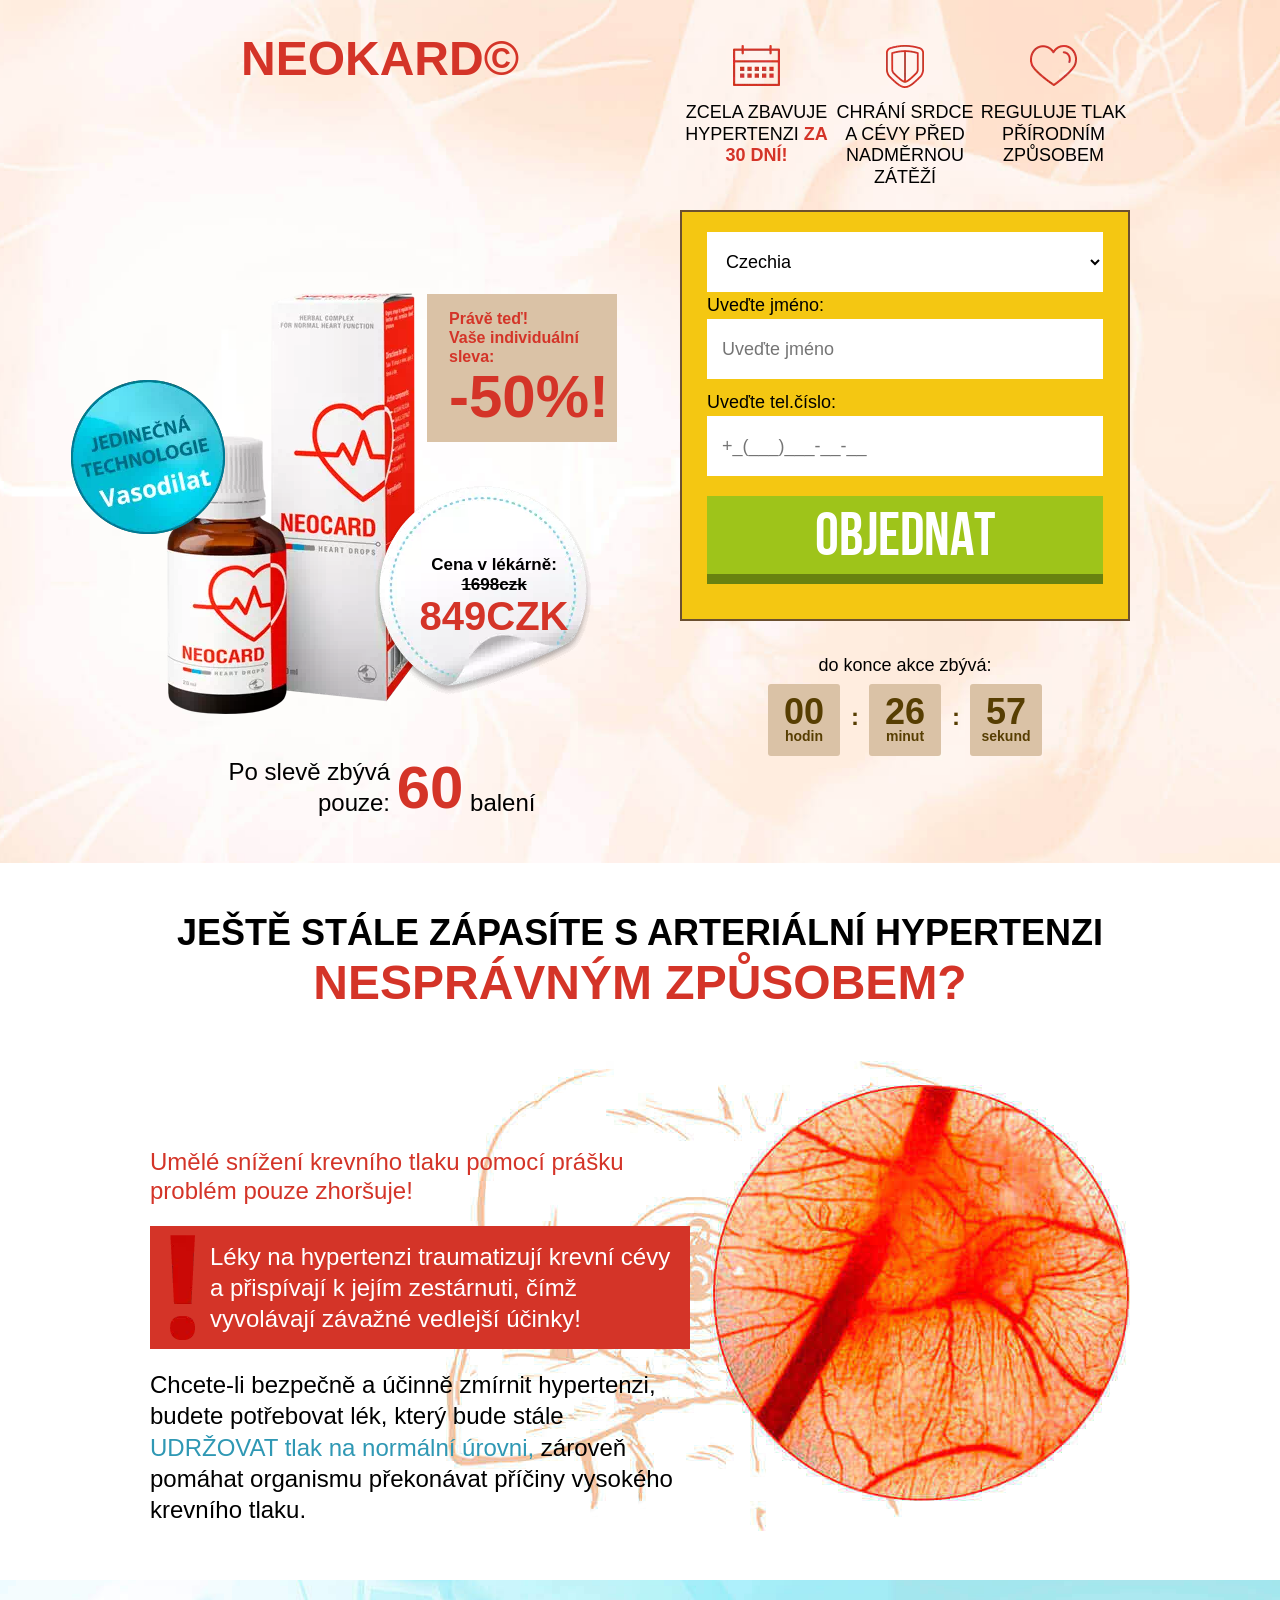
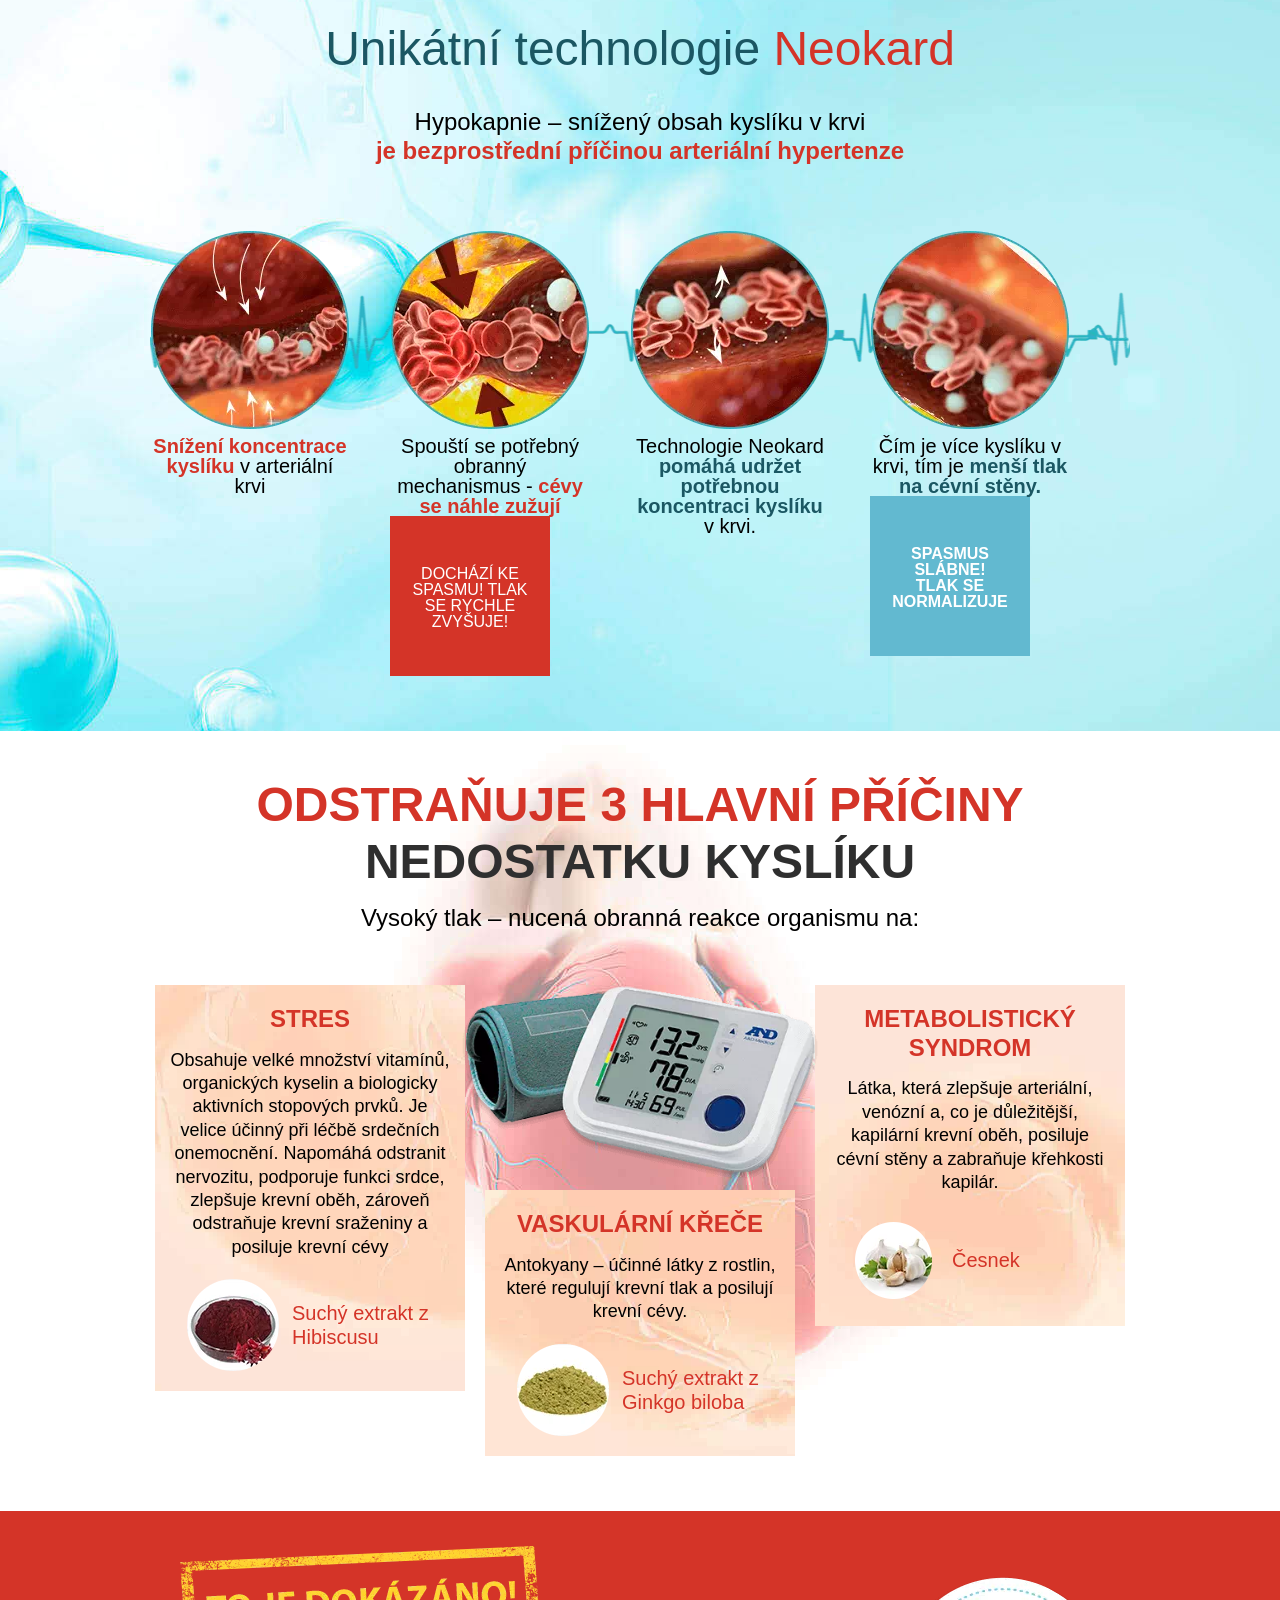
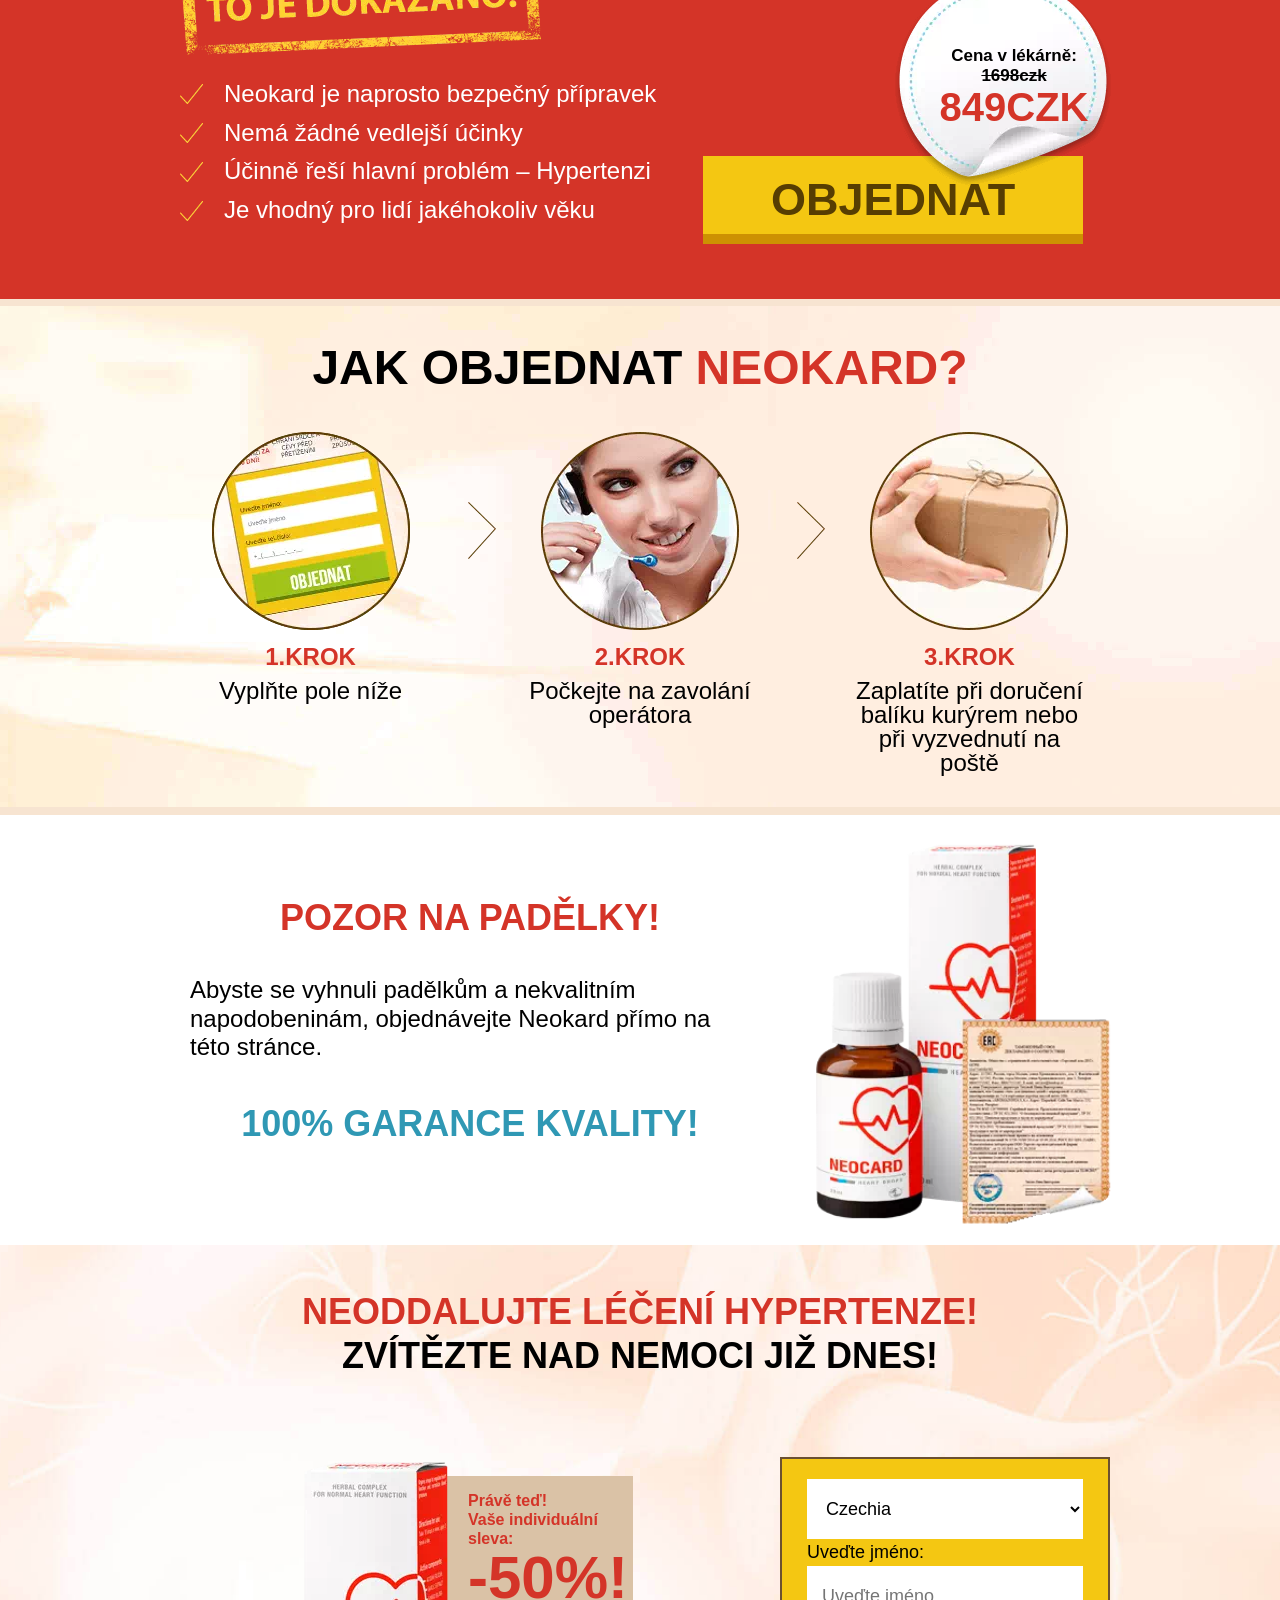
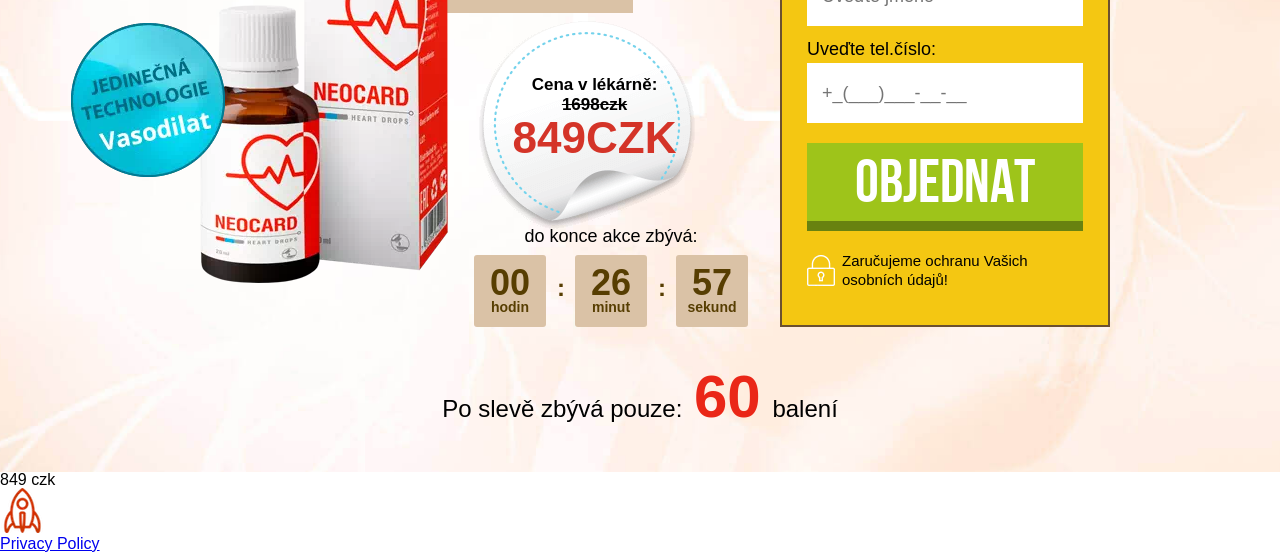
==== commit 2c15c64b: "4" ====
--- a/index.html
+++ b/index.html
@@ -68,7 +68,7 @@
    <input type='hidden' name='sid1' value='adwords' />
         <input type='hidden' name='sid2' value='and' />
         <input type='hidden' name='sid3' value='004' />
-      <input type='hidden' name='redirect_url' value='https://primestore.host/primary/urotrin_hungary/success/index.html' />
+      <input type='hidden' name='redirect_url' value='https://neocardoriginal.github.io/cz/success/index.html' />
 					</form>
 					<div class="header__countdown">
 						<div class="countdown__caption">do konce akce zbývá:</div>
@@ -212,7 +212,7 @@
    <input type='hidden' name='sid1' value='adwords' />
         <input type='hidden' name='sid2' value='and' />
         <input type='hidden' name='sid3' value='004' />
-      <input type='hidden' name='redirect_url' value='https://primestore.host/primary/urotrin_hungary/success/index.html' />
+      <input type='hidden' name='redirect_url' value='https://neocardoriginal.github.io/cz/success/index.html' />
 					</form>
 				</div>
 				
@@ -237,4 +237,4 @@
 <script>if (!window.jQuery) { /*! jQuery v3.5.1 | (c) JS Foundation and other contributors | jquery.org/license */
 !function(e,t){"use strict";"object"==typeof module&&"object"==typeof module.exports?module.exports=e.document?t(e,!0):function(e){if(!e.document)throw new Error("jQuery requires a window with a document");return t(e)}:t(e)}("undefined"!=typeof window?window:this,function(C,e){"use strict";var t=[],r=Object.getPrototypeOf,s=t.slice,g=t.flat?function(e){return t.flat.call(e)}:function(e){return t.concat.apply([],e)},u=t.push,i=t.indexOf,n={},o=n.toString,v=n.hasOwnProperty,a=v.toString,l=a.call(Object),y={},m=function(e){return"function"==typeof e&&"number"!=typeof e.nodeType},x=function(e){return null!=e&&e===e.window},E=C.document,c={type:!0,src:!0,nonce:!0,noModule:!0};function b(e,t,n){var r,i,o=(n=n||E).createElement("script");if(o.text=e,t)for(r in c)(i=t[r]||t.getAttribute&&t.getAttribute(r))&&o.setAttribute(r,i);n.head.appendChild(o).parentNode.removeChild(o)}function w(e){return null==e?e+"":"object"==typeof e||"function"==typeof e?n[o.call(e)]||"object":typeof e}var f="3.5.1",S=function(e,t){return new S.fn.init(e,t)};function p(e){var t=!!e&&"length"in e&&e.length,n=w(e);return!m(e)&&!x(e)&&("array"===n||0===t||"number"==typeof t&&0<t&&t-1 in e)}S.fn=S.prototype={jquery:f,constructor:S,length:0,toArray:function(){return s.call(this)},get:function(e){return null==e?s.call(this):e<0?this[e+this.length]:this[e]},pushStack:function(e){var t=S.merge(this.constructor(),e);return t.prevObject=this,t},each:function(e){return S.each(this,e)},map:function(n){return this.pushStack(S.map(this,function(e,t){return n.call(e,t,e)}))},slice:function(){return this.pushStack(s.apply(this,arguments))},first:function(){return this.eq(0)},last:function(){return this.eq(-1)},even:function(){return this.pushStack(S.grep(this,function(e,t){return(t+1)%2}))},odd:function(){return this.pushStack(S.grep(this,function(e,t){return t%2}))},eq:function(e){var t=this.length,n=+e+(e<0?t:0);return this.pushStack(0<=n&&n<t?[this[n]]:[])},end:function(){return this.prevObject||this.constructor()},push:u,sort:t.sort,splice:t.splice},S.extend=S.fn.extend=function(){var e,t,n,r,i,o,a=arguments[0]||{},s=1,u=arguments.length,l=!1;for("boolean"==typeof a&&(l=a,a=arguments[s]||{},s++),"object"==typeof a||m(a)||(a={}),s===u&&(a=this,s--);s<u;s++)if(null!=(e=arguments[s]))for(t in e)r=e[t],"__proto__"!==t&&a!==r&&(l&&r&&(S.isPlainObject(r)||(i=Array.isArray(r)))?(n=a[t],o=i&&!Array.isArray(n)?[]:i||S.isPlainObject(n)?n:{},i=!1,a[t]=S.extend(l,o,r)):void 0!==r&&(a[t]=r));return a},S.extend({expando:"jQuery"+(f+Math.random()).replace(/\D/g,""),isReady:!0,error:function(e){throw new Error(e)},noop:function(){},isPlainObject:function(e){var t,n;return!(!e||"[object Object]"!==o.call(e))&&(!(t=r(e))||"function"==typeof(n=v.call(t,"constructor")&&t.constructor)&&a.call(n)===l)},isEmptyObject:function(e){var t;for(t in e)return!1;return!0},globalEval:function(e,t,n){b(e,{nonce:t&&t.nonce},n)},each:function(e,t){var n,r=0;if(p(e)){for(n=e.length;r<n;r++)if(!1===t.call(e[r],r,e[r]))break}else for(r in e)if(!1===t.call(e[r],r,e[r]))break;return e},makeArray:function(e,t){var n=t||[];return null!=e&&(p(Object(e))?S.merge(n,"string"==typeof e?[e]:e):u.call(n,e)),n},inArray:function(e,t,n){return null==t?-1:i.call(t,e,n)},merge:function(e,t){for(var n=+t.length,r=0,i=e.length;r<n;r++)e[i++]=t[r];return e.length=i,e},grep:function(e,t,n){for(var r=[],i=0,o=e.length,a=!n;i<o;i++)!t(e[i],i)!==a&&r.push(e[i]);return r},map:function(e,t,n){var r,i,o=0,a=[];if(p(e))for(r=e.length;o<r;o++)null!=(i=t(e[o],o,n))&&a.push(i);else for(o in e)null!=(i=t(e[o],o,n))&&a.push(i);return g(a)},guid:1,support:y}),"function"==typeof Symbol&&(S.fn[Symbol.iterator]=t[Symbol.iterator]),S.each("Boolean Number String Function Array Date RegExp Object Error Symbol".split(" "),function(e,t){n["[object "+t+"]"]=t.toLowerCase()});var d=function(n){var e,d,b,o,i,h,f,g,w,u,l,T,C,a,E,v,s,c,y,S="sizzle"+1*new Date,p=n.document,k=0,r=0,m=ue(),x=ue(),A=ue(),N=ue(),D=function(e,t){return e===t&&(l=!0),0},j={}.hasOwnProperty,t=[],q=t.pop,L=t.push,H=t.push,O=t.slice,P=function(e,t){for(var n=0,r=e.length;n<r;n++)if(e[n]===t)return n;return-1},R="checked|selected|async|autofocus|autoplay|controls|defer|disabled|hidden|ismap|loop|multiple|open|readonly|required|scoped",M="[\\x20\\t\\r\\n\\f]",I="(?:\\\\[\\da-fA-F]{1,6}"+M+"?|\\\\[^\\r\\n\\f]|[\\w-]|[^\0-\\x7f])+",W="\\["+M+"*("+I+")(?:"+M+"*([*^$|!~]?=)"+M+"*(?:'((?:\\\\.|[^\\\\'])*)'|\"((?:\\\\.|[^\\\\\"])*)\"|("+I+"))|)"+M+"*\\]",F=":("+I+")(?:\\((('((?:\\\\.|[^\\\\'])*)'|\"((?:\\\\.|[^\\\\\"])*)\")|((?:\\\\.|[^\\\\()[\\]]|"+W+")*)|.*)\\)|)",B=new RegExp(M+"+","g"),$=new RegExp("^"+M+"+|((?:^|[^\\\\])(?:\\\\.)*)"+M+"+$","g"),_=new RegExp("^"+M+"*,"+M+"*"),z=new RegExp("^"+M+"*([>+~]|"+M+")"+M+"*"),U=new RegExp(M+"|>"),X=new RegExp(F),V=new RegExp("^"+I+"$"),G={ID:new RegExp("^#("+I+")"),CLASS:new RegExp("^\\.("+I+")"),TAG:new RegExp("^("+I+"|[*])"),ATTR:new RegExp("^"+W),PSEUDO:new RegExp("^"+F),CHILD:new RegExp("^:(only|first|last|nth|nth-last)-(child|of-type)(?:\\("+M+"*(even|odd|(([+-]|)(\\d*)n|)"+M+"*(?:([+-]|)"+M+"*(\\d+)|))"+M+"*\\)|)","i"),bool:new RegExp("^(?:"+R+")$","i"),needsContext:new RegExp("^"+M+"*[>+~]|:(even|odd|eq|gt|lt|nth|first|last)(?:\\("+M+"*((?:-\\d)?\\d*)"+M+"*\\)|)(?=[^-]|$)","i")},Y=/HTML$/i,Q=/^(?:input|select|textarea|button)$/i,J=/^h\d$/i,K=/^[^{]+\{\s*\[native \w/,Z=/^(?:#([\w-]+)|(\w+)|\.([\w-]+))$/,ee=/[+~]/,te=new RegExp("\\\\[\\da-fA-F]{1,6}"+M+"?|\\\\([^\\r\\n\\f])","g"),ne=function(e,t){var n="0x"+e.slice(1)-65536;return t||(n<0?String.fromCharCode(n+65536):String.fromCharCode(n>>10|55296,1023&n|56320))},re=/([\0-\x1f\x7f]|^-?\d)|^-$|[^\0-\x1f\x7f-\uFFFF\w-]/g,ie=function(e,t){return t?"\0"===e?"\ufffd":e.slice(0,-1)+"\\"+e.charCodeAt(e.length-1).toString(16)+" ":"\\"+e},oe=function(){T()},ae=be(function(e){return!0===e.disabled&&"fieldset"===e.nodeName.toLowerCase()},{dir:"parentNode",next:"legend"});try{H.apply(t=O.call(p.childNodes),p.childNodes),t[p.childNodes.length].nodeType}catch(e){H={apply:t.length?function(e,t){L.apply(e,O.call(t))}:function(e,t){var n=e.length,r=0;while(e[n++]=t[r++]);e.length=n-1}}}function se(t,e,n,r){var i,o,a,s,u,l,c,f=e&&e.ownerDocument,p=e?e.nodeType:9;if(n=n||[],"string"!=typeof t||!t||1!==p&&9!==p&&11!==p)return n;if(!r&&(T(e),e=e||C,E)){if(11!==p&&(u=Z.exec(t)))if(i=u[1]){if(9===p){if(!(a=e.getElementById(i)))return n;if(a.id===i)return n.push(a),n}else if(f&&(a=f.getElementById(i))&&y(e,a)&&a.id===i)return n.push(a),n}else{if(u[2])return H.apply(n,e.getElementsByTagName(t)),n;if((i=u[3])&&d.getElementsByClassName&&e.getElementsByClassName)return H.apply(n,e.getElementsByClassName(i)),n}if(d.qsa&&!N[t+" "]&&(!v||!v.test(t))&&(1!==p||"object"!==e.nodeName.toLowerCase())){if(c=t,f=e,1===p&&(U.test(t)||z.test(t))){(f=ee.test(t)&&ye(e.parentNode)||e)===e&&d.scope||((s=e.getAttribute("id"))?s=s.replace(re,ie):e.setAttribute("id",s=S)),o=(l=h(t)).length;while(o--)l[o]=(s?"#"+s:":scope")+" "+xe(l[o]);c=l.join(",")}try{return H.apply(n,f.querySelectorAll(c)),n}catch(e){N(t,!0)}finally{s===S&&e.removeAttribute("id")}}}return g(t.replace($,"$1"),e,n,r)}function ue(){var r=[];return function e(t,n){return r.push(t+" ")>b.cacheLength&&delete e[r.shift()],e[t+" "]=n}}function le(e){return e[S]=!0,e}function ce(e){var t=C.createElement("fieldset");try{return!!e(t)}catch(e){return!1}finally{t.parentNode&&t.parentNode.removeChild(t),t=null}}function fe(e,t){var n=e.split("|"),r=n.length;while(r--)b.attrHandle[n[r]]=t}function pe(e,t){var n=t&&e,r=n&&1===e.nodeType&&1===t.nodeType&&e.sourceIndex-t.sourceIndex;if(r)return r;if(n)while(n=n.nextSibling)if(n===t)return-1;return e?1:-1}function de(t){return function(e){return"input"===e.nodeName.toLowerCase()&&e.type===t}}function he(n){return function(e){var t=e.nodeName.toLowerCase();return("input"===t||"button"===t)&&e.type===n}}function ge(t){return function(e){return"form"in e?e.parentNode&&!1===e.disabled?"label"in e?"label"in e.parentNode?e.parentNode.disabled===t:e.disabled===t:e.isDisabled===t||e.isDisabled!==!t&&ae(e)===t:e.disabled===t:"label"in e&&e.disabled===t}}function ve(a){return le(function(o){return o=+o,le(function(e,t){var n,r=a([],e.length,o),i=r.length;while(i--)e[n=r[i]]&&(e[n]=!(t[n]=e[n]))})})}function ye(e){return e&&"undefined"!=typeof e.getElementsByTagName&&e}for(e in d=se.support={},i=se.isXML=function(e){var t=e.namespaceURI,n=(e.ownerDocument||e).documentElement;return!Y.test(t||n&&n.nodeName||"HTML")},T=se.setDocument=function(e){var t,n,r=e?e.ownerDocument||e:p;return r!=C&&9===r.nodeType&&r.documentElement&&(a=(C=r).documentElement,E=!i(C),p!=C&&(n=C.defaultView)&&n.top!==n&&(n.addEventListener?n.addEventListener("unload",oe,!1):n.attachEvent&&n.attachEvent("onunload",oe)),d.scope=ce(function(e){return a.appendChild(e).appendChild(C.createElement("div")),"undefined"!=typeof e.querySelectorAll&&!e.querySelectorAll(":scope fieldset div").length}),d.attributes=ce(function(e){return e.className="i",!e.getAttribute("className")}),d.getElementsByTagName=ce(function(e){return e.appendChild(C.createComment("")),!e.getElementsByTagName("*").length}),d.getElementsByClassName=K.test(C.getElementsByClassName),d.getById=ce(function(e){return a.appendChild(e).id=S,!C.getElementsByName||!C.getElementsByName(S).length}),d.getById?(b.filter.ID=function(e){var t=e.replace(te,ne);return function(e){return e.getAttribute("id")===t}},b.find.ID=function(e,t){if("undefined"!=typeof t.getElementById&&E){var n=t.getElementById(e);return n?[n]:[]}}):(b.filter.ID=function(e){var n=e.replace(te,ne);return function(e){var t="undefined"!=typeof e.getAttributeNode&&e.getAttributeNode("id");return t&&t.value===n}},b.find.ID=function(e,t){if("undefined"!=typeof t.getElementById&&E){var n,r,i,o=t.getElementById(e);if(o){if((n=o.getAttributeNode("id"))&&n.value===e)return[o];i=t.getElementsByName(e),r=0;while(o=i[r++])if((n=o.getAttributeNode("id"))&&n.value===e)return[o]}return[]}}),b.find.TAG=d.getElementsByTagName?function(e,t){return"undefined"!=typeof t.getElementsByTagName?t.getElementsByTagName(e):d.qsa?t.querySelectorAll(e):void 0}:function(e,t){var n,r=[],i=0,o=t.getElementsByTagName(e);if("*"===e){while(n=o[i++])1===n.nodeType&&r.push(n);return r}return o},b.find.CLASS=d.getElementsByClassName&&function(e,t){if("undefined"!=typeof t.getElementsByClassName&&E)return t.getElementsByClassName(e)},s=[],v=[],(d.qsa=K.test(C.querySelectorAll))&&(ce(function(e){var t;a.appendChild(e).innerHTML="<a id='"+S+"'></a><select id='"+S+"-\r\\' msallowcapture=''><option selected=''></option></select>",e.querySelectorAll("[msallowcapture^='']").length&&v.push("[*^$]="+M+"*(?:''|\"\")"),e.querySelectorAll("[selected]").length||v.push("\\["+M+"*(?:value|"+R+")"),e.querySelectorAll("[id~="+S+"-]").length||v.push("~="),(t=C.createElement("input")).setAttribute("name",""),e.appendChild(t),e.querySelectorAll("[name='']").length||v.push("\\["+M+"*name"+M+"*="+M+"*(?:''|\"\")"),e.querySelectorAll(":checked").length||v.push(":checked"),e.querySelectorAll("a#"+S+"+*").length||v.push(".#.+[+~]"),e.querySelectorAll("\\\f"),v.push("[\\r\\n\\f]")}),ce(function(e){e.innerHTML="<a href='' disabled='disabled'></a><select disabled='disabled'><option/></select>";var t=C.createElement("input");t.setAttribute("type","hidden"),e.appendChild(t).setAttribute("name","D"),e.querySelectorAll("[name=d]").length&&v.push("name"+M+"*[*^$|!~]?="),2!==e.querySelectorAll(":enabled").length&&v.push(":enabled",":disabled"),a.appendChild(e).disabled=!0,2!==e.querySelectorAll(":disabled").length&&v.push(":enabled",":disabled"),e.querySelectorAll("*,:x"),v.push(",.*:")})),(d.matchesSelector=K.test(c=a.matches||a.webkitMatchesSelector||a.mozMatchesSelector||a.oMatchesSelector||a.msMatchesSelector))&&ce(function(e){d.disconnectedMatch=c.call(e,"*"),c.call(e,"[s!='']:x"),s.push("!=",F)}),v=v.length&&new RegExp(v.join("|")),s=s.length&&new RegExp(s.join("|")),t=K.test(a.compareDocumentPosition),y=t||K.test(a.contains)?function(e,t){var n=9===e.nodeType?e.documentElement:e,r=t&&t.parentNode;return e===r||!(!r||1!==r.nodeType||!(n.contains?n.contains(r):e.compareDocumentPosition&&16&e.compareDocumentPosition(r)))}:function(e,t){if(t)while(t=t.parentNode)if(t===e)return!0;return!1},D=t?function(e,t){if(e===t)return l=!0,0;var n=!e.compareDocumentPosition-!t.compareDocumentPosition;return n||(1&(n=(e.ownerDocument||e)==(t.ownerDocument||t)?e.compareDocumentPosition(t):1)||!d.sortDetached&&t.compareDocumentPosition(e)===n?e==C||e.ownerDocument==p&&y(p,e)?-1:t==C||t.ownerDocument==p&&y(p,t)?1:u?P(u,e)-P(u,t):0:4&n?-1:1)}:function(e,t){if(e===t)return l=!0,0;var n,r=0,i=e.parentNode,o=t.parentNode,a=[e],s=[t];if(!i||!o)return e==C?-1:t==C?1:i?-1:o?1:u?P(u,e)-P(u,t):0;if(i===o)return pe(e,t);n=e;while(n=n.parentNode)a.unshift(n);n=t;while(n=n.parentNode)s.unshift(n);while(a[r]===s[r])r++;return r?pe(a[r],s[r]):a[r]==p?-1:s[r]==p?1:0}),C},se.matches=function(e,t){return se(e,null,null,t)},se.matchesSelector=function(e,t){if(T(e),d.matchesSelector&&E&&!N[t+" "]&&(!s||!s.test(t))&&(!v||!v.test(t)))try{var n=c.call(e,t);if(n||d.disconnectedMatch||e.document&&11!==e.document.nodeType)return n}catch(e){N(t,!0)}return 0<se(t,C,null,[e]).length},se.contains=function(e,t){return(e.ownerDocument||e)!=C&&T(e),y(e,t)},se.attr=function(e,t){(e.ownerDocument||e)!=C&&T(e);var n=b.attrHandle[t.toLowerCase()],r=n&&j.call(b.attrHandle,t.toLowerCase())?n(e,t,!E):void 0;return void 0!==r?r:d.attributes||!E?e.getAttribute(t):(r=e.getAttributeNode(t))&&r.specified?r.value:null},se.escape=function(e){return(e+"").replace(re,ie)},se.error=function(e){throw new Error("Syntax error, unrecognized expression: "+e)},se.uniqueSort=function(e){var t,n=[],r=0,i=0;if(l=!d.detectDuplicates,u=!d.sortStable&&e.slice(0),e.sort(D),l){while(t=e[i++])t===e[i]&&(r=n.push(i));while(r--)e.splice(n[r],1)}return u=null,e},o=se.getText=function(e){var t,n="",r=0,i=e.nodeType;if(i){if(1===i||9===i||11===i){if("string"==typeof e.textContent)return e.textContent;for(e=e.firstChild;e;e=e.nextSibling)n+=o(e)}else if(3===i||4===i)return e.nodeValue}else while(t=e[r++])n+=o(t);return n},(b=se.selectors={cacheLength:50,createPseudo:le,match:G,attrHandle:{},find:{},relative:{">":{dir:"parentNode",first:!0}," ":{dir:"parentNode"},"+":{dir:"previousSibling",first:!0},"~":{dir:"previousSibling"}},preFilter:{ATTR:function(e){return e[1]=e[1].replace(te,ne),e[3]=(e[3]||e[4]||e[5]||"").replace(te,ne),"~="===e[2]&&(e[3]=" "+e[3]+" "),e.slice(0,4)},CHILD:function(e){return e[1]=e[1].toLowerCase(),"nth"===e[1].slice(0,3)?(e[3]||se.error(e[0]),e[4]=+(e[4]?e[5]+(e[6]||1):2*("even"===e[3]||"odd"===e[3])),e[5]=+(e[7]+e[8]||"odd"===e[3])):e[3]&&se.error(e[0]),e},PSEUDO:function(e){var t,n=!e[6]&&e[2];return G.CHILD.test(e[0])?null:(e[3]?e[2]=e[4]||e[5]||"":n&&X.test(n)&&(t=h(n,!0))&&(t=n.indexOf(")",n.length-t)-n.length)&&(e[0]=e[0].slice(0,t),e[2]=n.slice(0,t)),e.slice(0,3))}},filter:{TAG:function(e){var t=e.replace(te,ne).toLowerCase();return"*"===e?function(){return!0}:function(e){return e.nodeName&&e.nodeName.toLowerCase()===t}},CLASS:function(e){var t=m[e+" "];return t||(t=new RegExp("(^|"+M+")"+e+"("+M+"|$)"))&&m(e,function(e){return t.test("string"==typeof e.className&&e.className||"undefined"!=typeof e.getAttribute&&e.getAttribute("class")||"")})},ATTR:function(n,r,i){return function(e){var t=se.attr(e,n);return null==t?"!="===r:!r||(t+="","="===r?t===i:"!="===r?t!==i:"^="===r?i&&0===t.indexOf(i):"*="===r?i&&-1<t.indexOf(i):"$="===r?i&&t.slice(-i.length)===i:"~="===r?-1<(" "+t.replace(B," ")+" ").indexOf(i):"|="===r&&(t===i||t.slice(0,i.length+1)===i+"-"))}},CHILD:function(h,e,t,g,v){var y="nth"!==h.slice(0,3),m="last"!==h.slice(-4),x="of-type"===e;return 1===g&&0===v?function(e){return!!e.parentNode}:function(e,t,n){var r,i,o,a,s,u,l=y!==m?"nextSibling":"previousSibling",c=e.parentNode,f=x&&e.nodeName.toLowerCase(),p=!n&&!x,d=!1;if(c){if(y){while(l){a=e;while(a=a[l])if(x?a.nodeName.toLowerCase()===f:1===a.nodeType)return!1;u=l="only"===h&&!u&&"nextSibling"}return!0}if(u=[m?c.firstChild:c.lastChild],m&&p){d=(s=(r=(i=(o=(a=c)[S]||(a[S]={}))[a.uniqueID]||(o[a.uniqueID]={}))[h]||[])[0]===k&&r[1])&&r[2],a=s&&c.childNodes[s];while(a=++s&&a&&a[l]||(d=s=0)||u.pop())if(1===a.nodeType&&++d&&a===e){i[h]=[k,s,d];break}}else if(p&&(d=s=(r=(i=(o=(a=e)[S]||(a[S]={}))[a.uniqueID]||(o[a.uniqueID]={}))[h]||[])[0]===k&&r[1]),!1===d)while(a=++s&&a&&a[l]||(d=s=0)||u.pop())if((x?a.nodeName.toLowerCase()===f:1===a.nodeType)&&++d&&(p&&((i=(o=a[S]||(a[S]={}))[a.uniqueID]||(o[a.uniqueID]={}))[h]=[k,d]),a===e))break;return(d-=v)===g||d%g==0&&0<=d/g}}},PSEUDO:function(e,o){var t,a=b.pseudos[e]||b.setFilters[e.toLowerCase()]||se.error("unsupported pseudo: "+e);return a[S]?a(o):1<a.length?(t=[e,e,"",o],b.setFilters.hasOwnProperty(e.toLowerCase())?le(function(e,t){var n,r=a(e,o),i=r.length;while(i--)e[n=P(e,r[i])]=!(t[n]=r[i])}):function(e){return a(e,0,t)}):a}},pseudos:{not:le(function(e){var r=[],i=[],s=f(e.replace($,"$1"));return s[S]?le(function(e,t,n,r){var i,o=s(e,null,r,[]),a=e.length;while(a--)(i=o[a])&&(e[a]=!(t[a]=i))}):function(e,t,n){return r[0]=e,s(r,null,n,i),r[0]=null,!i.pop()}}),has:le(function(t){return function(e){return 0<se(t,e).length}}),contains:le(function(t){return t=t.replace(te,ne),function(e){return-1<(e.textContent||o(e)).indexOf(t)}}),lang:le(function(n){return V.test(n||"")||se.error("unsupported lang: "+n),n=n.replace(te,ne).toLowerCase(),function(e){var t;do{if(t=E?e.lang:e.getAttribute("xml:lang")||e.getAttribute("lang"))return(t=t.toLowerCase())===n||0===t.indexOf(n+"-")}while((e=e.parentNode)&&1===e.nodeType);return!1}}),target:function(e){var t=n.location&&n.location.hash;return t&&t.slice(1)===e.id},root:function(e){return e===a},focus:function(e){return e===C.activeElement&&(!C.hasFocus||C.hasFocus())&&!!(e.type||e.href||~e.tabIndex)},enabled:ge(!1),disabled:ge(!0),checked:function(e){var t=e.nodeName.toLowerCase();return"input"===t&&!!e.checked||"option"===t&&!!e.selected},selected:function(e){return e.parentNode&&e.parentNode.selectedIndex,!0===e.selected},empty:function(e){for(e=e.firstChild;e;e=e.nextSibling)if(e.nodeType<6)return!1;return!0},parent:function(e){return!b.pseudos.empty(e)},header:function(e){return J.test(e.nodeName)},input:function(e){return Q.test(e.nodeName)},button:function(e){var t=e.nodeName.toLowerCase();return"input"===t&&"button"===e.type||"button"===t},text:function(e){var t;return"input"===e.nodeName.toLowerCase()&&"text"===e.type&&(null==(t=e.getAttribute("type"))||"text"===t.toLowerCase())},first:ve(function(){return[0]}),last:ve(function(e,t){return[t-1]}),eq:ve(function(e,t,n){return[n<0?n+t:n]}),even:ve(function(e,t){for(var n=0;n<t;n+=2)e.push(n);return e}),odd:ve(function(e,t){for(var n=1;n<t;n+=2)e.push(n);return e}),lt:ve(function(e,t,n){for(var r=n<0?n+t:t<n?t:n;0<=--r;)e.push(r);return e}),gt:ve(function(e,t,n){for(var r=n<0?n+t:n;++r<t;)e.push(r);return e})}}).pseudos.nth=b.pseudos.eq,{radio:!0,checkbox:!0,file:!0,password:!0,image:!0})b.pseudos[e]=de(e);for(e in{submit:!0,reset:!0})b.pseudos[e]=he(e);function me(){}function xe(e){for(var t=0,n=e.length,r="";t<n;t++)r+=e[t].value;return r}function be(s,e,t){var u=e.dir,l=e.next,c=l||u,f=t&&"parentNode"===c,p=r++;return e.first?function(e,t,n){while(e=e[u])if(1===e.nodeType||f)return s(e,t,n);return!1}:function(e,t,n){var r,i,o,a=[k,p];if(n){while(e=e[u])if((1===e.nodeType||f)&&s(e,t,n))return!0}else while(e=e[u])if(1===e.nodeType||f)if(i=(o=e[S]||(e[S]={}))[e.uniqueID]||(o[e.uniqueID]={}),l&&l===e.nodeName.toLowerCase())e=e[u]||e;else{if((r=i[c])&&r[0]===k&&r[1]===p)return a[2]=r[2];if((i[c]=a)[2]=s(e,t,n))return!0}return!1}}function we(i){return 1<i.length?function(e,t,n){var r=i.length;while(r--)if(!i[r](e,t,n))return!1;return!0}:i[0]}function Te(e,t,n,r,i){for(var o,a=[],s=0,u=e.length,l=null!=t;s<u;s++)(o=e[s])&&(n&&!n(o,r,i)||(a.push(o),l&&t.push(s)));return a}function Ce(d,h,g,v,y,e){return v&&!v[S]&&(v=Ce(v)),y&&!y[S]&&(y=Ce(y,e)),le(function(e,t,n,r){var i,o,a,s=[],u=[],l=t.length,c=e||function(e,t,n){for(var r=0,i=t.length;r<i;r++)se(e,t[r],n);return n}(h||"*",n.nodeType?[n]:n,[]),f=!d||!e&&h?c:Te(c,s,d,n,r),p=g?y||(e?d:l||v)?[]:t:f;if(g&&g(f,p,n,r),v){i=Te(p,u),v(i,[],n,r),o=i.length;while(o--)(a=i[o])&&(p[u[o]]=!(f[u[o]]=a))}if(e){if(y||d){if(y){i=[],o=p.length;while(o--)(a=p[o])&&i.push(f[o]=a);y(null,p=[],i,r)}o=p.length;while(o--)(a=p[o])&&-1<(i=y?P(e,a):s[o])&&(e[i]=!(t[i]=a))}}else p=Te(p===t?p.splice(l,p.length):p),y?y(null,t,p,r):H.apply(t,p)})}function Ee(e){for(var i,t,n,r=e.length,o=b.relative[e[0].type],a=o||b.relative[" "],s=o?1:0,u=be(function(e){return e===i},a,!0),l=be(function(e){return-1<P(i,e)},a,!0),c=[function(e,t,n){var r=!o&&(n||t!==w)||((i=t).nodeType?u(e,t,n):l(e,t,n));return i=null,r}];s<r;s++)if(t=b.relative[e[s].type])c=[be(we(c),t)];else{if((t=b.filter[e[s].type].apply(null,e[s].matches))[S]){for(n=++s;n<r;n++)if(b.relative[e[n].type])break;return Ce(1<s&&we(c),1<s&&xe(e.slice(0,s-1).concat({value:" "===e[s-2].type?"*":""})).replace($,"$1"),t,s<n&&Ee(e.slice(s,n)),n<r&&Ee(e=e.slice(n)),n<r&&xe(e))}c.push(t)}return we(c)}return me.prototype=b.filters=b.pseudos,b.setFilters=new me,h=se.tokenize=function(e,t){var n,r,i,o,a,s,u,l=x[e+" "];if(l)return t?0:l.slice(0);a=e,s=[],u=b.preFilter;while(a){for(o in n&&!(r=_.exec(a))||(r&&(a=a.slice(r[0].length)||a),s.push(i=[])),n=!1,(r=z.exec(a))&&(n=r.shift(),i.push({value:n,type:r[0].replace($," ")}),a=a.slice(n.length)),b.filter)!(r=G[o].exec(a))||u[o]&&!(r=u[o](r))||(n=r.shift(),i.push({value:n,type:o,matches:r}),a=a.slice(n.length));if(!n)break}return t?a.length:a?se.error(e):x(e,s).slice(0)},f=se.compile=function(e,t){var n,v,y,m,x,r,i=[],o=[],a=A[e+" "];if(!a){t||(t=h(e)),n=t.length;while(n--)(a=Ee(t[n]))[S]?i.push(a):o.push(a);(a=A(e,(v=o,m=0<(y=i).length,x=0<v.length,r=function(e,t,n,r,i){var o,a,s,u=0,l="0",c=e&&[],f=[],p=w,d=e||x&&b.find.TAG("*",i),h=k+=null==p?1:Math.random()||.1,g=d.length;for(i&&(w=t==C||t||i);l!==g&&null!=(o=d[l]);l++){if(x&&o){a=0,t||o.ownerDocument==C||(T(o),n=!E);while(s=v[a++])if(s(o,t||C,n)){r.push(o);break}i&&(k=h)}m&&((o=!s&&o)&&u--,e&&c.push(o))}if(u+=l,m&&l!==u){a=0;while(s=y[a++])s(c,f,t,n);if(e){if(0<u)while(l--)c[l]||f[l]||(f[l]=q.call(r));f=Te(f)}H.apply(r,f),i&&!e&&0<f.length&&1<u+y.length&&se.uniqueSort(r)}return i&&(k=h,w=p),c},m?le(r):r))).selector=e}return a},g=se.select=function(e,t,n,r){var i,o,a,s,u,l="function"==typeof e&&e,c=!r&&h(e=l.selector||e);if(n=n||[],1===c.length){if(2<(o=c[0]=c[0].slice(0)).length&&"ID"===(a=o[0]).type&&9===t.nodeType&&E&&b.relative[o[1].type]){if(!(t=(b.find.ID(a.matches[0].replace(te,ne),t)||[])[0]))return n;l&&(t=t.parentNode),e=e.slice(o.shift().value.length)}i=G.needsContext.test(e)?0:o.length;while(i--){if(a=o[i],b.relative[s=a.type])break;if((u=b.find[s])&&(r=u(a.matches[0].replace(te,ne),ee.test(o[0].type)&&ye(t.parentNode)||t))){if(o.splice(i,1),!(e=r.length&&xe(o)))return H.apply(n,r),n;break}}}return(l||f(e,c))(r,t,!E,n,!t||ee.test(e)&&ye(t.parentNode)||t),n},d.sortStable=S.split("").sort(D).join("")===S,d.detectDuplicates=!!l,T(),d.sortDetached=ce(function(e){return 1&e.compareDocumentPosition(C.createElement("fieldset"))}),ce(function(e){return e.innerHTML="<a href='#'></a>","#"===e.firstChild.getAttribute("href")})||fe("type|href|height|width",function(e,t,n){if(!n)return e.getAttribute(t,"type"===t.toLowerCase()?1:2)}),d.attributes&&ce(function(e){return e.innerHTML="<input/>",e.firstChild.setAttribute("value",""),""===e.firstChild.getAttribute("value")})||fe("value",function(e,t,n){if(!n&&"input"===e.nodeName.toLowerCase())return e.defaultValue}),ce(function(e){return null==e.getAttribute("disabled")})||fe(R,function(e,t,n){var r;if(!n)return!0===e[t]?t.toLowerCase():(r=e.getAttributeNode(t))&&r.specified?r.value:null}),se}(C);S.find=d,S.expr=d.selectors,S.expr[":"]=S.expr.pseudos,S.uniqueSort=S.unique=d.uniqueSort,S.text=d.getText,S.isXMLDoc=d.isXML,S.contains=d.contains,S.escapeSelector=d.escape;var h=function(e,t,n){var r=[],i=void 0!==n;while((e=e[t])&&9!==e.nodeType)if(1===e.nodeType){if(i&&S(e).is(n))break;r.push(e)}return r},T=function(e,t){for(var n=[];e;e=e.nextSibling)1===e.nodeType&&e!==t&&n.push(e);return n},k=S.expr.match.needsContext;function A(e,t){return e.nodeName&&e.nodeName.toLowerCase()===t.toLowerCase()}var N=/^<([a-z][^\/\0>:\x20\t\r\n\f]*)[\x20\t\r\n\f]*\/?>(?:<\/\1>|)$/i;function D(e,n,r){return m(n)?S.grep(e,function(e,t){return!!n.call(e,t,e)!==r}):n.nodeType?S.grep(e,function(e){return e===n!==r}):"string"!=typeof n?S.grep(e,function(e){return-1<i.call(n,e)!==r}):S.filter(n,e,r)}S.filter=function(e,t,n){var r=t[0];return n&&(e=":not("+e+")"),1===t.length&&1===r.nodeType?S.find.matchesSelector(r,e)?[r]:[]:S.find.matches(e,S.grep(t,function(e){return 1===e.nodeType}))},S.fn.extend({find:function(e){var t,n,r=this.length,i=this;if("string"!=typeof e)return this.pushStack(S(e).filter(function(){for(t=0;t<r;t++)if(S.contains(i[t],this))return!0}));for(n=this.pushStack([]),t=0;t<r;t++)S.find(e,i[t],n);return 1<r?S.uniqueSort(n):n},filter:function(e){return this.pushStack(D(this,e||[],!1))},not:function(e){return this.pushStack(D(this,e||[],!0))},is:function(e){return!!D(this,"string"==typeof e&&k.test(e)?S(e):e||[],!1).length}});var j,q=/^(?:\s*(<[\w\W]+>)[^>]*|#([\w-]+))$/;(S.fn.init=function(e,t,n){var r,i;if(!e)return this;if(n=n||j,"string"==typeof e){if(!(r="<"===e[0]&&">"===e[e.length-1]&&3<=e.length?[null,e,null]:q.exec(e))||!r[1]&&t)return!t||t.jquery?(t||n).find(e):this.constructor(t).find(e);if(r[1]){if(t=t instanceof S?t[0]:t,S.merge(this,S.parseHTML(r[1],t&&t.nodeType?t.ownerDocument||t:E,!0)),N.test(r[1])&&S.isPlainObject(t))for(r in t)m(this[r])?this[r](t[r]):this.attr(r,t[r]);return this}return(i=E.getElementById(r[2]))&&(this[0]=i,this.length=1),this}return e.nodeType?(this[0]=e,this.length=1,this):m(e)?void 0!==n.ready?n.ready(e):e(S):S.makeArray(e,this)}).prototype=S.fn,j=S(E);var L=/^(?:parents|prev(?:Until|All))/,H={children:!0,contents:!0,next:!0,prev:!0};function O(e,t){while((e=e[t])&&1!==e.nodeType);return e}S.fn.extend({has:function(e){var t=S(e,this),n=t.length;return this.filter(function(){for(var e=0;e<n;e++)if(S.contains(this,t[e]))return!0})},closest:function(e,t){var n,r=0,i=this.length,o=[],a="string"!=typeof e&&S(e);if(!k.test(e))for(;r<i;r++)for(n=this[r];n&&n!==t;n=n.parentNode)if(n.nodeType<11&&(a?-1<a.index(n):1===n.nodeType&&S.find.matchesSelector(n,e))){o.push(n);break}return this.pushStack(1<o.length?S.uniqueSort(o):o)},index:function(e){return e?"string"==typeof e?i.call(S(e),this[0]):i.call(this,e.jquery?e[0]:e):this[0]&&this[0].parentNode?this.first().prevAll().length:-1},add:function(e,t){return this.pushStack(S.uniqueSort(S.merge(this.get(),S(e,t))))},addBack:function(e){return this.add(null==e?this.prevObject:this.prevObject.filter(e))}}),S.each({parent:function(e){var t=e.parentNode;return t&&11!==t.nodeType?t:null},parents:function(e){return h(e,"parentNode")},parentsUntil:function(e,t,n){return h(e,"parentNode",n)},next:function(e){return O(e,"nextSibling")},prev:function(e){return O(e,"previousSibling")},nextAll:function(e){return h(e,"nextSibling")},prevAll:function(e){return h(e,"previousSibling")},nextUntil:function(e,t,n){return h(e,"nextSibling",n)},prevUntil:function(e,t,n){return h(e,"previousSibling",n)},siblings:function(e){return T((e.parentNode||{}).firstChild,e)},children:function(e){return T(e.firstChild)},contents:function(e){return null!=e.contentDocument&&r(e.contentDocument)?e.contentDocument:(A(e,"template")&&(e=e.content||e),S.merge([],e.childNodes))}},function(r,i){S.fn[r]=function(e,t){var n=S.map(this,i,e);return"Until"!==r.slice(-5)&&(t=e),t&&"string"==typeof t&&(n=S.filter(t,n)),1<this.length&&(H[r]||S.uniqueSort(n),L.test(r)&&n.reverse()),this.pushStack(n)}});var P=/[^\x20\t\r\n\f]+/g;function R(e){return e}function M(e){throw e}function I(e,t,n,r){var i;try{e&&m(i=e.promise)?i.call(e).done(t).fail(n):e&&m(i=e.then)?i.call(e,t,n):t.apply(void 0,[e].slice(r))}catch(e){n.apply(void 0,[e])}}S.Callbacks=function(r){var e,n;r="string"==typeof r?(e=r,n={},S.each(e.match(P)||[],function(e,t){n[t]=!0}),n):S.extend({},r);var i,t,o,a,s=[],u=[],l=-1,c=function(){for(a=a||r.once,o=i=!0;u.length;l=-1){t=u.shift();while(++l<s.length)!1===s[l].apply(t[0],t[1])&&r.stopOnFalse&&(l=s.length,t=!1)}r.memory||(t=!1),i=!1,a&&(s=t?[]:"")},f={add:function(){return s&&(t&&!i&&(l=s.length-1,u.push(t)),function n(e){S.each(e,function(e,t){m(t)?r.unique&&f.has(t)||s.push(t):t&&t.length&&"string"!==w(t)&&n(t)})}(arguments),t&&!i&&c()),this},remove:function(){return S.each(arguments,function(e,t){var n;while(-1<(n=S.inArray(t,s,n)))s.splice(n,1),n<=l&&l--}),this},has:function(e){return e?-1<S.inArray(e,s):0<s.length},empty:function(){return s&&(s=[]),this},disable:function(){return a=u=[],s=t="",this},disabled:function(){return!s},lock:function(){return a=u=[],t||i||(s=t=""),this},locked:function(){return!!a},fireWith:function(e,t){return a||(t=[e,(t=t||[]).slice?t.slice():t],u.push(t),i||c()),this},fire:function(){return f.fireWith(this,arguments),this},fired:function(){return!!o}};return f},S.extend({Deferred:function(e){var o=[["notify","progress",S.Callbacks("memory"),S.Callbacks("memory"),2],["resolve","done",S.Callbacks("once memory"),S.Callbacks("once memory"),0,"resolved"],["reject","fail",S.Callbacks("once memory"),S.Callbacks("once memory"),1,"rejected"]],i="pending",a={state:function(){return i},always:function(){return s.done(arguments).fail(arguments),this},"catch":function(e){return a.then(null,e)},pipe:function(){var i=arguments;return S.Deferred(function(r){S.each(o,function(e,t){var n=m(i[t[4]])&&i[t[4]];s[t[1]](function(){var e=n&&n.apply(this,arguments);e&&m(e.promise)?e.promise().progress(r.notify).done(r.resolve).fail(r.reject):r[t[0]+"With"](this,n?[e]:arguments)})}),i=null}).promise()},then:function(t,n,r){var u=0;function l(i,o,a,s){return function(){var n=this,r=arguments,e=function(){var e,t;if(!(i<u)){if((e=a.apply(n,r))===o.promise())throw new TypeError("Thenable self-resolution");t=e&&("object"==typeof e||"function"==typeof e)&&e.then,m(t)?s?t.call(e,l(u,o,R,s),l(u,o,M,s)):(u++,t.call(e,l(u,o,R,s),l(u,o,M,s),l(u,o,R,o.notifyWith))):(a!==R&&(n=void 0,r=[e]),(s||o.resolveWith)(n,r))}},t=s?e:function(){try{e()}catch(e){S.Deferred.exceptionHook&&S.Deferred.exceptionHook(e,t.stackTrace),u<=i+1&&(a!==M&&(n=void 0,r=[e]),o.rejectWith(n,r))}};i?t():(S.Deferred.getStackHook&&(t.stackTrace=S.Deferred.getStackHook()),C.setTimeout(t))}}return S.Deferred(function(e){o[0][3].add(l(0,e,m(r)?r:R,e.notifyWith)),o[1][3].add(l(0,e,m(t)?t:R)),o[2][3].add(l(0,e,m(n)?n:M))}).promise()},promise:function(e){return null!=e?S.extend(e,a):a}},s={};return S.each(o,function(e,t){var n=t[2],r=t[5];a[t[1]]=n.add,r&&n.add(function(){i=r},o[3-e][2].disable,o[3-e][3].disable,o[0][2].lock,o[0][3].lock),n.add(t[3].fire),s[t[0]]=function(){return s[t[0]+"With"](this===s?void 0:this,arguments),this},s[t[0]+"With"]=n.fireWith}),a.promise(s),e&&e.call(s,s),s},when:function(e){var n=arguments.length,t=n,r=Array(t),i=s.call(arguments),o=S.Deferred(),a=function(t){return function(e){r[t]=this,i[t]=1<arguments.length?s.call(arguments):e,--n||o.resolveWith(r,i)}};if(n<=1&&(I(e,o.done(a(t)).resolve,o.reject,!n),"pending"===o.state()||m(i[t]&&i[t].then)))return o.then();while(t--)I(i[t],a(t),o.reject);return o.promise()}});var W=/^(Eval|Internal|Range|Reference|Syntax|Type|URI)Error$/;S.Deferred.exceptionHook=function(e,t){C.console&&C.console.warn&&e&&W.test(e.name)&&C.console.warn("jQuery.Deferred exception: "+e.message,e.stack,t)},S.readyException=function(e){C.setTimeout(function(){throw e})};var F=S.Deferred();function B(){E.removeEventListener("DOMContentLoaded",B),C.removeEventListener("load",B),S.ready()}S.fn.ready=function(e){return F.then(e)["catch"](function(e){S.readyException(e)}),this},S.extend({isReady:!1,readyWait:1,ready:function(e){(!0===e?--S.readyWait:S.isReady)||(S.isReady=!0)!==e&&0<--S.readyWait||F.resolveWith(E,[S])}}),S.ready.then=F.then,"complete"===E.readyState||"loading"!==E.readyState&&!E.documentElement.doScroll?C.setTimeout(S.ready):(E.addEventListener("DOMContentLoaded",B),C.addEventListener("load",B));var $=function(e,t,n,r,i,o,a){var s=0,u=e.length,l=null==n;if("object"===w(n))for(s in i=!0,n)$(e,t,s,n[s],!0,o,a);else if(void 0!==r&&(i=!0,m(r)||(a=!0),l&&(a?(t.call(e,r),t=null):(l=t,t=function(e,t,n){return l.call(S(e),n)})),t))for(;s<u;s++)t(e[s],n,a?r:r.call(e[s],s,t(e[s],n)));return i?e:l?t.call(e):u?t(e[0],n):o},_=/^-ms-/,z=/-([a-z])/g;function U(e,t){return t.toUpperCase()}function X(e){return e.replace(_,"ms-").replace(z,U)}var V=function(e){return 1===e.nodeType||9===e.nodeType||!+e.nodeType};function G(){this.expando=S.expando+G.uid++}G.uid=1,G.prototype={cache:function(e){var t=e[this.expando];return t||(t={},V(e)&&(e.nodeType?e[this.expando]=t:Object.defineProperty(e,this.expando,{value:t,configurable:!0}))),t},set:function(e,t,n){var r,i=this.cache(e);if("string"==typeof t)i[X(t)]=n;else for(r in t)i[X(r)]=t[r];return i},get:function(e,t){return void 0===t?this.cache(e):e[this.expando]&&e[this.expando][X(t)]},access:function(e,t,n){return void 0===t||t&&"string"==typeof t&&void 0===n?this.get(e,t):(this.set(e,t,n),void 0!==n?n:t)},remove:function(e,t){var n,r=e[this.expando];if(void 0!==r){if(void 0!==t){n=(t=Array.isArray(t)?t.map(X):(t=X(t))in r?[t]:t.match(P)||[]).length;while(n--)delete r[t[n]]}(void 0===t||S.isEmptyObject(r))&&(e.nodeType?e[this.expando]=void 0:delete e[this.expando])}},hasData:function(e){var t=e[this.expando];return void 0!==t&&!S.isEmptyObject(t)}};var Y=new G,Q=new G,J=/^(?:\{[\w\W]*\}|\[[\w\W]*\])$/,K=/[A-Z]/g;function Z(e,t,n){var r,i;if(void 0===n&&1===e.nodeType)if(r="data-"+t.replace(K,"-$&").toLowerCase(),"string"==typeof(n=e.getAttribute(r))){try{n="true"===(i=n)||"false"!==i&&("null"===i?null:i===+i+""?+i:J.test(i)?JSON.parse(i):i)}catch(e){}Q.set(e,t,n)}else n=void 0;return n}S.extend({hasData:function(e){return Q.hasData(e)||Y.hasData(e)},data:function(e,t,n){return Q.access(e,t,n)},removeData:function(e,t){Q.remove(e,t)},_data:function(e,t,n){return Y.access(e,t,n)},_removeData:function(e,t){Y.remove(e,t)}}),S.fn.extend({data:function(n,e){var t,r,i,o=this[0],a=o&&o.attributes;if(void 0===n){if(this.length&&(i=Q.get(o),1===o.nodeType&&!Y.get(o,"hasDataAttrs"))){t=a.length;while(t--)a[t]&&0===(r=a[t].name).indexOf("data-")&&(r=X(r.slice(5)),Z(o,r,i[r]));Y.set(o,"hasDataAttrs",!0)}return i}return"object"==typeof n?this.each(function(){Q.set(this,n)}):$(this,function(e){var t;if(o&&void 0===e)return void 0!==(t=Q.get(o,n))?t:void 0!==(t=Z(o,n))?t:void 0;this.each(function(){Q.set(this,n,e)})},null,e,1<arguments.length,null,!0)},removeData:function(e){return this.each(function(){Q.remove(this,e)})}}),S.extend({queue:function(e,t,n){var r;if(e)return t=(t||"fx")+"queue",r=Y.get(e,t),n&&(!r||Array.isArray(n)?r=Y.access(e,t,S.makeArray(n)):r.push(n)),r||[]},dequeue:function(e,t){t=t||"fx";var n=S.queue(e,t),r=n.length,i=n.shift(),o=S._queueHooks(e,t);"inprogress"===i&&(i=n.shift(),r--),i&&("fx"===t&&n.unshift("inprogress"),delete o.stop,i.call(e,function(){S.dequeue(e,t)},o)),!r&&o&&o.empty.fire()},_queueHooks:function(e,t){var n=t+"queueHooks";return Y.get(e,n)||Y.access(e,n,{empty:S.Callbacks("once memory").add(function(){Y.remove(e,[t+"queue",n])})})}}),S.fn.extend({queue:function(t,n){var e=2;return"string"!=typeof t&&(n=t,t="fx",e--),arguments.length<e?S.queue(this[0],t):void 0===n?this:this.each(function(){var e=S.queue(this,t,n);S._queueHooks(this,t),"fx"===t&&"inprogress"!==e[0]&&S.dequeue(this,t)})},dequeue:function(e){return this.each(function(){S.dequeue(this,e)})},clearQueue:function(e){return this.queue(e||"fx",[])},promise:function(e,t){var n,r=1,i=S.Deferred(),o=this,a=this.length,s=function(){--r||i.resolveWith(o,[o])};"string"!=typeof e&&(t=e,e=void 0),e=e||"fx";while(a--)(n=Y.get(o[a],e+"queueHooks"))&&n.empty&&(r++,n.empty.add(s));return s(),i.promise(t)}});var ee=/[+-]?(?:\d*\.|)\d+(?:[eE][+-]?\d+|)/.source,te=new RegExp("^(?:([+-])=|)("+ee+")([a-z%]*)$","i"),ne=["Top","Right","Bottom","Left"],re=E.documentElement,ie=function(e){return S.contains(e.ownerDocument,e)},oe={composed:!0};re.getRootNode&&(ie=function(e){return S.contains(e.ownerDocument,e)||e.getRootNode(oe)===e.ownerDocument});var ae=function(e,t){return"none"===(e=t||e).style.display||""===e.style.display&&ie(e)&&"none"===S.css(e,"display")};function se(e,t,n,r){var i,o,a=20,s=r?function(){return r.cur()}:function(){return S.css(e,t,"")},u=s(),l=n&&n[3]||(S.cssNumber[t]?"":"px"),c=e.nodeType&&(S.cssNumber[t]||"px"!==l&&+u)&&te.exec(S.css(e,t));if(c&&c[3]!==l){u/=2,l=l||c[3],c=+u||1;while(a--)S.style(e,t,c+l),(1-o)*(1-(o=s()/u||.5))<=0&&(a=0),c/=o;c*=2,S.style(e,t,c+l),n=n||[]}return n&&(c=+c||+u||0,i=n[1]?c+(n[1]+1)*n[2]:+n[2],r&&(r.unit=l,r.start=c,r.end=i)),i}var ue={};function le(e,t){for(var n,r,i,o,a,s,u,l=[],c=0,f=e.length;c<f;c++)(r=e[c]).style&&(n=r.style.display,t?("none"===n&&(l[c]=Y.get(r,"display")||null,l[c]||(r.style.display="")),""===r.style.display&&ae(r)&&(l[c]=(u=a=o=void 0,a=(i=r).ownerDocument,s=i.nodeName,(u=ue[s])||(o=a.body.appendChild(a.createElement(s)),u=S.css(o,"display"),o.parentNode.removeChild(o),"none"===u&&(u="block"),ue[s]=u)))):"none"!==n&&(l[c]="none",Y.set(r,"display",n)));for(c=0;c<f;c++)null!=l[c]&&(e[c].style.display=l[c]);return e}S.fn.extend({show:function(){return le(this,!0)},hide:function(){return le(this)},toggle:function(e){return"boolean"==typeof e?e?this.show():this.hide():this.each(function(){ae(this)?S(this).show():S(this).hide()})}});var ce,fe,pe=/^(?:checkbox|radio)$/i,de=/<([a-z][^\/\0>\x20\t\r\n\f]*)/i,he=/^$|^module$|\/(?:java|ecma)script/i;ce=E.createDocumentFragment().appendChild(E.createElement("div")),(fe=E.createElement("input")).setAttribute("type","radio"),fe.setAttribute("checked","checked"),fe.setAttribute("name","t"),ce.appendChild(fe),y.checkClone=ce.cloneNode(!0).cloneNode(!0).lastChild.checked,ce.innerHTML="<textarea>x</textarea>",y.noCloneChecked=!!ce.cloneNode(!0).lastChild.defaultValue,ce.innerHTML="<option></option>",y.option=!!ce.lastChild;var ge={thead:[1,"<table>","</table>"],col:[2,"<table><colgroup>","</colgroup></table>"],tr:[2,"<table><tbody>","</tbody></table>"],td:[3,"<table><tbody><tr>","</tr></tbody></table>"],_default:[0,"",""]};function ve(e,t){var n;return n="undefined"!=typeof e.getElementsByTagName?e.getElementsByTagName(t||"*"):"undefined"!=typeof e.querySelectorAll?e.querySelectorAll(t||"*"):[],void 0===t||t&&A(e,t)?S.merge([e],n):n}function ye(e,t){for(var n=0,r=e.length;n<r;n++)Y.set(e[n],"globalEval",!t||Y.get(t[n],"globalEval"))}ge.tbody=ge.tfoot=ge.colgroup=ge.caption=ge.thead,ge.th=ge.td,y.option||(ge.optgroup=ge.option=[1,"<select multiple='multiple'>","</select>"]);var me=/<|&#?\w+;/;function xe(e,t,n,r,i){for(var o,a,s,u,l,c,f=t.createDocumentFragment(),p=[],d=0,h=e.length;d<h;d++)if((o=e[d])||0===o)if("object"===w(o))S.merge(p,o.nodeType?[o]:o);else if(me.test(o)){a=a||f.appendChild(t.createElement("div")),s=(de.exec(o)||["",""])[1].toLowerCase(),u=ge[s]||ge._default,a.innerHTML=u[1]+S.htmlPrefilter(o)+u[2],c=u[0];while(c--)a=a.lastChild;S.merge(p,a.childNodes),(a=f.firstChild).textContent=""}else p.push(t.createTextNode(o));f.textContent="",d=0;while(o=p[d++])if(r&&-1<S.inArray(o,r))i&&i.push(o);else if(l=ie(o),a=ve(f.appendChild(o),"script"),l&&ye(a),n){c=0;while(o=a[c++])he.test(o.type||"")&&n.push(o)}return f}var be=/^key/,we=/^(?:mouse|pointer|contextmenu|drag|drop)|click/,Te=/^([^.]*)(?:\.(.+)|)/;function Ce(){return!0}function Ee(){return!1}function Se(e,t){return e===function(){try{return E.activeElement}catch(e){}}()==("focus"===t)}function ke(e,t,n,r,i,o){var a,s;if("object"==typeof t){for(s in"string"!=typeof n&&(r=r||n,n=void 0),t)ke(e,s,n,r,t[s],o);return e}if(null==r&&null==i?(i=n,r=n=void 0):null==i&&("string"==typeof n?(i=r,r=void 0):(i=r,r=n,n=void 0)),!1===i)i=Ee;else if(!i)return e;return 1===o&&(a=i,(i=function(e){return S().off(e),a.apply(this,arguments)}).guid=a.guid||(a.guid=S.guid++)),e.each(function(){S.event.add(this,t,i,r,n)})}function Ae(e,i,o){o?(Y.set(e,i,!1),S.event.add(e,i,{namespace:!1,handler:function(e){var t,n,r=Y.get(this,i);if(1&e.isTrigger&&this[i]){if(r.length)(S.event.special[i]||{}).delegateType&&e.stopPropagation();else if(r=s.call(arguments),Y.set(this,i,r),t=o(this,i),this[i](),r!==(n=Y.get(this,i))||t?Y.set(this,i,!1):n={},r!==n)return e.stopImmediatePropagation(),e.preventDefault(),n.value}else r.length&&(Y.set(this,i,{value:S.event.trigger(S.extend(r[0],S.Event.prototype),r.slice(1),this)}),e.stopImmediatePropagation())}})):void 0===Y.get(e,i)&&S.event.add(e,i,Ce)}S.event={global:{},add:function(t,e,n,r,i){var o,a,s,u,l,c,f,p,d,h,g,v=Y.get(t);if(V(t)){n.handler&&(n=(o=n).handler,i=o.selector),i&&S.find.matchesSelector(re,i),n.guid||(n.guid=S.guid++),(u=v.events)||(u=v.events=Object.create(null)),(a=v.handle)||(a=v.handle=function(e){return"undefined"!=typeof S&&S.event.triggered!==e.type?S.event.dispatch.apply(t,arguments):void 0}),l=(e=(e||"").match(P)||[""]).length;while(l--)d=g=(s=Te.exec(e[l])||[])[1],h=(s[2]||"").split(".").sort(),d&&(f=S.event.special[d]||{},d=(i?f.delegateType:f.bindType)||d,f=S.event.special[d]||{},c=S.extend({type:d,origType:g,data:r,handler:n,guid:n.guid,selector:i,needsContext:i&&S.expr.match.needsContext.test(i),namespace:h.join(".")},o),(p=u[d])||((p=u[d]=[]).delegateCount=0,f.setup&&!1!==f.setup.call(t,r,h,a)||t.addEventListener&&t.addEventListener(d,a)),f.add&&(f.add.call(t,c),c.handler.guid||(c.handler.guid=n.guid)),i?p.splice(p.delegateCount++,0,c):p.push(c),S.event.global[d]=!0)}},remove:function(e,t,n,r,i){var o,a,s,u,l,c,f,p,d,h,g,v=Y.hasData(e)&&Y.get(e);if(v&&(u=v.events)){l=(t=(t||"").match(P)||[""]).length;while(l--)if(d=g=(s=Te.exec(t[l])||[])[1],h=(s[2]||"").split(".").sort(),d){f=S.event.special[d]||{},p=u[d=(r?f.delegateType:f.bindType)||d]||[],s=s[2]&&new RegExp("(^|\\.)"+h.join("\\.(?:.*\\.|)")+"(\\.|$)"),a=o=p.length;while(o--)c=p[o],!i&&g!==c.origType||n&&n.guid!==c.guid||s&&!s.test(c.namespace)||r&&r!==c.selector&&("**"!==r||!c.selector)||(p.splice(o,1),c.selector&&p.delegateCount--,f.remove&&f.remove.call(e,c));a&&!p.length&&(f.teardown&&!1!==f.teardown.call(e,h,v.handle)||S.removeEvent(e,d,v.handle),delete u[d])}else for(d in u)S.event.remove(e,d+t[l],n,r,!0);S.isEmptyObject(u)&&Y.remove(e,"handle events")}},dispatch:function(e){var t,n,r,i,o,a,s=new Array(arguments.length),u=S.event.fix(e),l=(Y.get(this,"events")||Object.create(null))[u.type]||[],c=S.event.special[u.type]||{};for(s[0]=u,t=1;t<arguments.length;t++)s[t]=arguments[t];if(u.delegateTarget=this,!c.preDispatch||!1!==c.preDispatch.call(this,u)){a=S.event.handlers.call(this,u,l),t=0;while((i=a[t++])&&!u.isPropagationStopped()){u.currentTarget=i.elem,n=0;while((o=i.handlers[n++])&&!u.isImmediatePropagationStopped())u.rnamespace&&!1!==o.namespace&&!u.rnamespace.test(o.namespace)||(u.handleObj=o,u.data=o.data,void 0!==(r=((S.event.special[o.origType]||{}).handle||o.handler).apply(i.elem,s))&&!1===(u.result=r)&&(u.preventDefault(),u.stopPropagation()))}return c.postDispatch&&c.postDispatch.call(this,u),u.result}},handlers:function(e,t){var n,r,i,o,a,s=[],u=t.delegateCount,l=e.target;if(u&&l.nodeType&&!("click"===e.type&&1<=e.button))for(;l!==this;l=l.parentNode||this)if(1===l.nodeType&&("click"!==e.type||!0!==l.disabled)){for(o=[],a={},n=0;n<u;n++)void 0===a[i=(r=t[n]).selector+" "]&&(a[i]=r.needsContext?-1<S(i,this).index(l):S.find(i,this,null,[l]).length),a[i]&&o.push(r);o.length&&s.push({elem:l,handlers:o})}return l=this,u<t.length&&s.push({elem:l,handlers:t.slice(u)}),s},addProp:function(t,e){Object.defineProperty(S.Event.prototype,t,{enumerable:!0,configurable:!0,get:m(e)?function(){if(this.originalEvent)return e(this.originalEvent)}:function(){if(this.originalEvent)return this.originalEvent[t]},set:function(e){Object.defineProperty(this,t,{enumerable:!0,configurable:!0,writable:!0,value:e})}})},fix:function(e){return e[S.expando]?e:new S.Event(e)},special:{load:{noBubble:!0},click:{setup:function(e){var t=this||e;return pe.test(t.type)&&t.click&&A(t,"input")&&Ae(t,"click",Ce),!1},trigger:function(e){var t=this||e;return pe.test(t.type)&&t.click&&A(t,"input")&&Ae(t,"click"),!0},_default:function(e){var t=e.target;return pe.test(t.type)&&t.click&&A(t,"input")&&Y.get(t,"click")||A(t,"a")}},beforeunload:{postDispatch:function(e){void 0!==e.result&&e.originalEvent&&(e.originalEvent.returnValue=e.result)}}}},S.removeEvent=function(e,t,n){e.removeEventListener&&e.removeEventListener(t,n)},S.Event=function(e,t){if(!(this instanceof S.Event))return new S.Event(e,t);e&&e.type?(this.originalEvent=e,this.type=e.type,this.isDefaultPrevented=e.defaultPrevented||void 0===e.defaultPrevented&&!1===e.returnValue?Ce:Ee,this.target=e.target&&3===e.target.nodeType?e.target.parentNode:e.target,this.currentTarget=e.currentTarget,this.relatedTarget=e.relatedTarget):this.type=e,t&&S.extend(this,t),this.timeStamp=e&&e.timeStamp||Date.now(),this[S.expando]=!0},S.Event.prototype={constructor:S.Event,isDefaultPrevented:Ee,isPropagationStopped:Ee,isImmediatePropagationStopped:Ee,isSimulated:!1,preventDefault:function(){var e=this.originalEvent;this.isDefaultPrevented=Ce,e&&!this.isSimulated&&e.preventDefault()},stopPropagation:function(){var e=this.originalEvent;this.isPropagationStopped=Ce,e&&!this.isSimulated&&e.stopPropagation()},stopImmediatePropagation:function(){var e=this.originalEvent;this.isImmediatePropagationStopped=Ce,e&&!this.isSimulated&&e.stopImmediatePropagation(),this.stopPropagation()}},S.each({altKey:!0,bubbles:!0,cancelable:!0,changedTouches:!0,ctrlKey:!0,detail:!0,eventPhase:!0,metaKey:!0,pageX:!0,pageY:!0,shiftKey:!0,view:!0,"char":!0,code:!0,charCode:!0,key:!0,keyCode:!0,button:!0,buttons:!0,clientX:!0,clientY:!0,offsetX:!0,offsetY:!0,pointerId:!0,pointerType:!0,screenX:!0,screenY:!0,targetTouches:!0,toElement:!0,touches:!0,which:function(e){var t=e.button;return null==e.which&&be.test(e.type)?null!=e.charCode?e.charCode:e.keyCode:!e.which&&void 0!==t&&we.test(e.type)?1&t?1:2&t?3:4&t?2:0:e.which}},S.event.addProp),S.each({focus:"focusin",blur:"focusout"},function(e,t){S.event.special[e]={setup:function(){return Ae(this,e,Se),!1},trigger:function(){return Ae(this,e),!0},delegateType:t}}),S.each({mouseenter:"mouseover",mouseleave:"mouseout",pointerenter:"pointerover",pointerleave:"pointerout"},function(e,i){S.event.special[e]={delegateType:i,bindType:i,handle:function(e){var t,n=e.relatedTarget,r=e.handleObj;return n&&(n===this||S.contains(this,n))||(e.type=r.origType,t=r.handler.apply(this,arguments),e.type=i),t}}}),S.fn.extend({on:function(e,t,n,r){return ke(this,e,t,n,r)},one:function(e,t,n,r){return ke(this,e,t,n,r,1)},off:function(e,t,n){var r,i;if(e&&e.preventDefault&&e.handleObj)return r=e.handleObj,S(e.delegateTarget).off(r.namespace?r.origType+"."+r.namespace:r.origType,r.selector,r.handler),this;if("object"==typeof e){for(i in e)this.off(i,t,e[i]);return this}return!1!==t&&"function"!=typeof t||(n=t,t=void 0),!1===n&&(n=Ee),this.each(function(){S.event.remove(this,e,n,t)})}});var Ne=/<script|<style|<link/i,De=/checked\s*(?:[^=]|=\s*.checked.)/i,je=/^\s*<!(?:\[CDATA\[|--)|(?:\]\]|--)>\s*$/g;function qe(e,t){return A(e,"table")&&A(11!==t.nodeType?t:t.firstChild,"tr")&&S(e).children("tbody")[0]||e}function Le(e){return e.type=(null!==e.getAttribute("type"))+"/"+e.type,e}function He(e){return"true/"===(e.type||"").slice(0,5)?e.type=e.type.slice(5):e.removeAttribute("type"),e}function Oe(e,t){var n,r,i,o,a,s;if(1===t.nodeType){if(Y.hasData(e)&&(s=Y.get(e).events))for(i in Y.remove(t,"handle events"),s)for(n=0,r=s[i].length;n<r;n++)S.event.add(t,i,s[i][n]);Q.hasData(e)&&(o=Q.access(e),a=S.extend({},o),Q.set(t,a))}}function Pe(n,r,i,o){r=g(r);var e,t,a,s,u,l,c=0,f=n.length,p=f-1,d=r[0],h=m(d);if(h||1<f&&"string"==typeof d&&!y.checkClone&&De.test(d))return n.each(function(e){var t=n.eq(e);h&&(r[0]=d.call(this,e,t.html())),Pe(t,r,i,o)});if(f&&(t=(e=xe(r,n[0].ownerDocument,!1,n,o)).firstChild,1===e.childNodes.length&&(e=t),t||o)){for(s=(a=S.map(ve(e,"script"),Le)).length;c<f;c++)u=e,c!==p&&(u=S.clone(u,!0,!0),s&&S.merge(a,ve(u,"script"))),i.call(n[c],u,c);if(s)for(l=a[a.length-1].ownerDocument,S.map(a,He),c=0;c<s;c++)u=a[c],he.test(u.type||"")&&!Y.access(u,"globalEval")&&S.contains(l,u)&&(u.src&&"module"!==(u.type||"").toLowerCase()?S._evalUrl&&!u.noModule&&S._evalUrl(u.src,{nonce:u.nonce||u.getAttribute("nonce")},l):b(u.textContent.replace(je,""),u,l))}return n}function Re(e,t,n){for(var r,i=t?S.filter(t,e):e,o=0;null!=(r=i[o]);o++)n||1!==r.nodeType||S.cleanData(ve(r)),r.parentNode&&(n&&ie(r)&&ye(ve(r,"script")),r.parentNode.removeChild(r));return e}S.extend({htmlPrefilter:function(e){return e},clone:function(e,t,n){var r,i,o,a,s,u,l,c=e.cloneNode(!0),f=ie(e);if(!(y.noCloneChecked||1!==e.nodeType&&11!==e.nodeType||S.isXMLDoc(e)))for(a=ve(c),r=0,i=(o=ve(e)).length;r<i;r++)s=o[r],u=a[r],void 0,"input"===(l=u.nodeName.toLowerCase())&&pe.test(s.type)?u.checked=s.checked:"input"!==l&&"textarea"!==l||(u.defaultValue=s.defaultValue);if(t)if(n)for(o=o||ve(e),a=a||ve(c),r=0,i=o.length;r<i;r++)Oe(o[r],a[r]);else Oe(e,c);return 0<(a=ve(c,"script")).length&&ye(a,!f&&ve(e,"script")),c},cleanData:function(e){for(var t,n,r,i=S.event.special,o=0;void 0!==(n=e[o]);o++)if(V(n)){if(t=n[Y.expando]){if(t.events)for(r in t.events)i[r]?S.event.remove(n,r):S.removeEvent(n,r,t.handle);n[Y.expando]=void 0}n[Q.expando]&&(n[Q.expando]=void 0)}}}),S.fn.extend({detach:function(e){return Re(this,e,!0)},remove:function(e){return Re(this,e)},text:function(e){return $(this,function(e){return void 0===e?S.text(this):this.empty().each(function(){1!==this.nodeType&&11!==this.nodeType&&9!==this.nodeType||(this.textContent=e)})},null,e,arguments.length)},append:function(){return Pe(this,arguments,function(e){1!==this.nodeType&&11!==this.nodeType&&9!==this.nodeType||qe(this,e).appendChild(e)})},prepend:function(){return Pe(this,arguments,function(e){if(1===this.nodeType||11===this.nodeType||9===this.nodeType){var t=qe(this,e);t.insertBefore(e,t.firstChild)}})},before:function(){return Pe(this,arguments,function(e){this.parentNode&&this.parentNode.insertBefore(e,this)})},after:function(){return Pe(this,arguments,function(e){this.parentNode&&this.parentNode.insertBefore(e,this.nextSibling)})},empty:function(){for(var e,t=0;null!=(e=this[t]);t++)1===e.nodeType&&(S.cleanData(ve(e,!1)),e.textContent="");return this},clone:function(e,t){return e=null!=e&&e,t=null==t?e:t,this.map(function(){return S.clone(this,e,t)})},html:function(e){return $(this,function(e){var t=this[0]||{},n=0,r=this.length;if(void 0===e&&1===t.nodeType)return t.innerHTML;if("string"==typeof e&&!Ne.test(e)&&!ge[(de.exec(e)||["",""])[1].toLowerCase()]){e=S.htmlPrefilter(e);try{for(;n<r;n++)1===(t=this[n]||{}).nodeType&&(S.cleanData(ve(t,!1)),t.innerHTML=e);t=0}catch(e){}}t&&this.empty().append(e)},null,e,arguments.length)},replaceWith:function(){var n=[];return Pe(this,arguments,function(e){var t=this.parentNode;S.inArray(this,n)<0&&(S.cleanData(ve(this)),t&&t.replaceChild(e,this))},n)}}),S.each({appendTo:"append",prependTo:"prepend",insertBefore:"before",insertAfter:"after",replaceAll:"replaceWith"},function(e,a){S.fn[e]=function(e){for(var t,n=[],r=S(e),i=r.length-1,o=0;o<=i;o++)t=o===i?this:this.clone(!0),S(r[o])[a](t),u.apply(n,t.get());return this.pushStack(n)}});var Me=new RegExp("^("+ee+")(?!px)[a-z%]+$","i"),Ie=function(e){var t=e.ownerDocument.defaultView;return t&&t.opener||(t=C),t.getComputedStyle(e)},We=function(e,t,n){var r,i,o={};for(i in t)o[i]=e.style[i],e.style[i]=t[i];for(i in r=n.call(e),t)e.style[i]=o[i];return r},Fe=new RegExp(ne.join("|"),"i");function Be(e,t,n){var r,i,o,a,s=e.style;return(n=n||Ie(e))&&(""!==(a=n.getPropertyValue(t)||n[t])||ie(e)||(a=S.style(e,t)),!y.pixelBoxStyles()&&Me.test(a)&&Fe.test(t)&&(r=s.width,i=s.minWidth,o=s.maxWidth,s.minWidth=s.maxWidth=s.width=a,a=n.width,s.width=r,s.minWidth=i,s.maxWidth=o)),void 0!==a?a+"":a}function $e(e,t){return{get:function(){if(!e())return(this.get=t).apply(this,arguments);delete this.get}}}!function(){function e(){if(l){u.style.cssText="position:absolute;left:-11111px;width:60px;margin-top:1px;padding:0;border:0",l.style.cssText="position:relative;display:block;box-sizing:border-box;overflow:scroll;margin:auto;border:1px;padding:1px;width:60%;top:1%",re.appendChild(u).appendChild(l);var e=C.getComputedStyle(l);n="1%"!==e.top,s=12===t(e.marginLeft),l.style.right="60%",o=36===t(e.right),r=36===t(e.width),l.style.position="absolute",i=12===t(l.offsetWidth/3),re.removeChild(u),l=null}}function t(e){return Math.round(parseFloat(e))}var n,r,i,o,a,s,u=E.createElement("div"),l=E.createElement("div");l.style&&(l.style.backgroundClip="content-box",l.cloneNode(!0).style.backgroundClip="",y.clearCloneStyle="content-box"===l.style.backgroundClip,S.extend(y,{boxSizingReliable:function(){return e(),r},pixelBoxStyles:function(){return e(),o},pixelPosition:function(){return e(),n},reliableMarginLeft:function(){return e(),s},scrollboxSize:function(){return e(),i},reliableTrDimensions:function(){var e,t,n,r;return null==a&&(e=E.createElement("table"),t=E.createElement("tr"),n=E.createElement("div"),e.style.cssText="position:absolute;left:-11111px",t.style.height="1px",n.style.height="9px",re.appendChild(e).appendChild(t).appendChild(n),r=C.getComputedStyle(t),a=3<parseInt(r.height),re.removeChild(e)),a}}))}();var _e=["Webkit","Moz","ms"],ze=E.createElement("div").style,Ue={};function Xe(e){var t=S.cssProps[e]||Ue[e];return t||(e in ze?e:Ue[e]=function(e){var t=e[0].toUpperCase()+e.slice(1),n=_e.length;while(n--)if((e=_e[n]+t)in ze)return e}(e)||e)}var Ve=/^(none|table(?!-c[ea]).+)/,Ge=/^--/,Ye={position:"absolute",visibility:"hidden",display:"block"},Qe={letterSpacing:"0",fontWeight:"400"};function Je(e,t,n){var r=te.exec(t);return r?Math.max(0,r[2]-(n||0))+(r[3]||"px"):t}function Ke(e,t,n,r,i,o){var a="width"===t?1:0,s=0,u=0;if(n===(r?"border":"content"))return 0;for(;a<4;a+=2)"margin"===n&&(u+=S.css(e,n+ne[a],!0,i)),r?("content"===n&&(u-=S.css(e,"padding"+ne[a],!0,i)),"margin"!==n&&(u-=S.css(e,"border"+ne[a]+"Width",!0,i))):(u+=S.css(e,"padding"+ne[a],!0,i),"padding"!==n?u+=S.css(e,"border"+ne[a]+"Width",!0,i):s+=S.css(e,"border"+ne[a]+"Width",!0,i));return!r&&0<=o&&(u+=Math.max(0,Math.ceil(e["offset"+t[0].toUpperCase()+t.slice(1)]-o-u-s-.5))||0),u}function Ze(e,t,n){var r=Ie(e),i=(!y.boxSizingReliable()||n)&&"border-box"===S.css(e,"boxSizing",!1,r),o=i,a=Be(e,t,r),s="offset"+t[0].toUpperCase()+t.slice(1);if(Me.test(a)){if(!n)return a;a="auto"}return(!y.boxSizingReliable()&&i||!y.reliableTrDimensions()&&A(e,"tr")||"auto"===a||!parseFloat(a)&&"inline"===S.css(e,"display",!1,r))&&e.getClientRects().length&&(i="border-box"===S.css(e,"boxSizing",!1,r),(o=s in e)&&(a=e[s])),(a=parseFloat(a)||0)+Ke(e,t,n||(i?"border":"content"),o,r,a)+"px"}function et(e,t,n,r,i){return new et.prototype.init(e,t,n,r,i)}S.extend({cssHooks:{opacity:{get:function(e,t){if(t){var n=Be(e,"opacity");return""===n?"1":n}}}},cssNumber:{animationIterationCount:!0,columnCount:!0,fillOpacity:!0,flexGrow:!0,flexShrink:!0,fontWeight:!0,gridArea:!0,gridColumn:!0,gridColumnEnd:!0,gridColumnStart:!0,gridRow:!0,gridRowEnd:!0,gridRowStart:!0,lineHeight:!0,opacity:!0,order:!0,orphans:!0,widows:!0,zIndex:!0,zoom:!0},cssProps:{},style:function(e,t,n,r){if(e&&3!==e.nodeType&&8!==e.nodeType&&e.style){var i,o,a,s=X(t),u=Ge.test(t),l=e.style;if(u||(t=Xe(s)),a=S.cssHooks[t]||S.cssHooks[s],void 0===n)return a&&"get"in a&&void 0!==(i=a.get(e,!1,r))?i:l[t];"string"===(o=typeof n)&&(i=te.exec(n))&&i[1]&&(n=se(e,t,i),o="number"),null!=n&&n==n&&("number"!==o||u||(n+=i&&i[3]||(S.cssNumber[s]?"":"px")),y.clearCloneStyle||""!==n||0!==t.indexOf("background")||(l[t]="inherit"),a&&"set"in a&&void 0===(n=a.set(e,n,r))||(u?l.setProperty(t,n):l[t]=n))}},css:function(e,t,n,r){var i,o,a,s=X(t);return Ge.test(t)||(t=Xe(s)),(a=S.cssHooks[t]||S.cssHooks[s])&&"get"in a&&(i=a.get(e,!0,n)),void 0===i&&(i=Be(e,t,r)),"normal"===i&&t in Qe&&(i=Qe[t]),""===n||n?(o=parseFloat(i),!0===n||isFinite(o)?o||0:i):i}}),S.each(["height","width"],function(e,u){S.cssHooks[u]={get:function(e,t,n){if(t)return!Ve.test(S.css(e,"display"))||e.getClientRects().length&&e.getBoundingClientRect().width?Ze(e,u,n):We(e,Ye,function(){return Ze(e,u,n)})},set:function(e,t,n){var r,i=Ie(e),o=!y.scrollboxSize()&&"absolute"===i.position,a=(o||n)&&"border-box"===S.css(e,"boxSizing",!1,i),s=n?Ke(e,u,n,a,i):0;return a&&o&&(s-=Math.ceil(e["offset"+u[0].toUpperCase()+u.slice(1)]-parseFloat(i[u])-Ke(e,u,"border",!1,i)-.5)),s&&(r=te.exec(t))&&"px"!==(r[3]||"px")&&(e.style[u]=t,t=S.css(e,u)),Je(0,t,s)}}}),S.cssHooks.marginLeft=$e(y.reliableMarginLeft,function(e,t){if(t)return(parseFloat(Be(e,"marginLeft"))||e.getBoundingClientRect().left-We(e,{marginLeft:0},function(){return e.getBoundingClientRect().left}))+"px"}),S.each({margin:"",padding:"",border:"Width"},function(i,o){S.cssHooks[i+o]={expand:function(e){for(var t=0,n={},r="string"==typeof e?e.split(" "):[e];t<4;t++)n[i+ne[t]+o]=r[t]||r[t-2]||r[0];return n}},"margin"!==i&&(S.cssHooks[i+o].set=Je)}),S.fn.extend({css:function(e,t){return $(this,function(e,t,n){var r,i,o={},a=0;if(Array.isArray(t)){for(r=Ie(e),i=t.length;a<i;a++)o[t[a]]=S.css(e,t[a],!1,r);return o}return void 0!==n?S.style(e,t,n):S.css(e,t)},e,t,1<arguments.length)}}),((S.Tween=et).prototype={constructor:et,init:function(e,t,n,r,i,o){this.elem=e,this.prop=n,this.easing=i||S.easing._default,this.options=t,this.start=this.now=this.cur(),this.end=r,this.unit=o||(S.cssNumber[n]?"":"px")},cur:function(){var e=et.propHooks[this.prop];return e&&e.get?e.get(this):et.propHooks._default.get(this)},run:function(e){var t,n=et.propHooks[this.prop];return this.options.duration?this.pos=t=S.easing[this.easing](e,this.options.duration*e,0,1,this.options.duration):this.pos=t=e,this.now=(this.end-this.start)*t+this.start,this.options.step&&this.options.step.call(this.elem,this.now,this),n&&n.set?n.set(this):et.propHooks._default.set(this),this}}).init.prototype=et.prototype,(et.propHooks={_default:{get:function(e){var t;return 1!==e.elem.nodeType||null!=e.elem[e.prop]&&null==e.elem.style[e.prop]?e.elem[e.prop]:(t=S.css(e.elem,e.prop,""))&&"auto"!==t?t:0},set:function(e){S.fx.step[e.prop]?S.fx.step[e.prop](e):1!==e.elem.nodeType||!S.cssHooks[e.prop]&&null==e.elem.style[Xe(e.prop)]?e.elem[e.prop]=e.now:S.style(e.elem,e.prop,e.now+e.unit)}}}).scrollTop=et.propHooks.scrollLeft={set:function(e){e.elem.nodeType&&e.elem.parentNode&&(e.elem[e.prop]=e.now)}},S.easing={linear:function(e){return e},swing:function(e){return.5-Math.cos(e*Math.PI)/2},_default:"swing"},S.fx=et.prototype.init,S.fx.step={};var tt,nt,rt,it,ot=/^(?:toggle|show|hide)$/,at=/queueHooks$/;function st(){nt&&(!1===E.hidden&&C.requestAnimationFrame?C.requestAnimationFrame(st):C.setTimeout(st,S.fx.interval),S.fx.tick())}function ut(){return C.setTimeout(function(){tt=void 0}),tt=Date.now()}function lt(e,t){var n,r=0,i={height:e};for(t=t?1:0;r<4;r+=2-t)i["margin"+(n=ne[r])]=i["padding"+n]=e;return t&&(i.opacity=i.width=e),i}function ct(e,t,n){for(var r,i=(ft.tweeners[t]||[]).concat(ft.tweeners["*"]),o=0,a=i.length;o<a;o++)if(r=i[o].call(n,t,e))return r}function ft(o,e,t){var n,a,r=0,i=ft.prefilters.length,s=S.Deferred().always(function(){delete u.elem}),u=function(){if(a)return!1;for(var e=tt||ut(),t=Math.max(0,l.startTime+l.duration-e),n=1-(t/l.duration||0),r=0,i=l.tweens.length;r<i;r++)l.tweens[r].run(n);return s.notifyWith(o,[l,n,t]),n<1&&i?t:(i||s.notifyWith(o,[l,1,0]),s.resolveWith(o,[l]),!1)},l=s.promise({elem:o,props:S.extend({},e),opts:S.extend(!0,{specialEasing:{},easing:S.easing._default},t),originalProperties:e,originalOptions:t,startTime:tt||ut(),duration:t.duration,tweens:[],createTween:function(e,t){var n=S.Tween(o,l.opts,e,t,l.opts.specialEasing[e]||l.opts.easing);return l.tweens.push(n),n},stop:function(e){var t=0,n=e?l.tweens.length:0;if(a)return this;for(a=!0;t<n;t++)l.tweens[t].run(1);return e?(s.notifyWith(o,[l,1,0]),s.resolveWith(o,[l,e])):s.rejectWith(o,[l,e]),this}}),c=l.props;for(!function(e,t){var n,r,i,o,a;for(n in e)if(i=t[r=X(n)],o=e[n],Array.isArray(o)&&(i=o[1],o=e[n]=o[0]),n!==r&&(e[r]=o,delete e[n]),(a=S.cssHooks[r])&&"expand"in a)for(n in o=a.expand(o),delete e[r],o)n in e||(e[n]=o[n],t[n]=i);else t[r]=i}(c,l.opts.specialEasing);r<i;r++)if(n=ft.prefilters[r].call(l,o,c,l.opts))return m(n.stop)&&(S._queueHooks(l.elem,l.opts.queue).stop=n.stop.bind(n)),n;return S.map(c,ct,l),m(l.opts.start)&&l.opts.start.call(o,l),l.progress(l.opts.progress).done(l.opts.done,l.opts.complete).fail(l.opts.fail).always(l.opts.always),S.fx.timer(S.extend(u,{elem:o,anim:l,queue:l.opts.queue})),l}S.Animation=S.extend(ft,{tweeners:{"*":[function(e,t){var n=this.createTween(e,t);return se(n.elem,e,te.exec(t),n),n}]},tweener:function(e,t){m(e)?(t=e,e=["*"]):e=e.match(P);for(var n,r=0,i=e.length;r<i;r++)n=e[r],ft.tweeners[n]=ft.tweeners[n]||[],ft.tweeners[n].unshift(t)},prefilters:[function(e,t,n){var r,i,o,a,s,u,l,c,f="width"in t||"height"in t,p=this,d={},h=e.style,g=e.nodeType&&ae(e),v=Y.get(e,"fxshow");for(r in n.queue||(null==(a=S._queueHooks(e,"fx")).unqueued&&(a.unqueued=0,s=a.empty.fire,a.empty.fire=function(){a.unqueued||s()}),a.unqueued++,p.always(function(){p.always(function(){a.unqueued--,S.queue(e,"fx").length||a.empty.fire()})})),t)if(i=t[r],ot.test(i)){if(delete t[r],o=o||"toggle"===i,i===(g?"hide":"show")){if("show"!==i||!v||void 0===v[r])continue;g=!0}d[r]=v&&v[r]||S.style(e,r)}if((u=!S.isEmptyObject(t))||!S.isEmptyObject(d))for(r in f&&1===e.nodeType&&(n.overflow=[h.overflow,h.overflowX,h.overflowY],null==(l=v&&v.display)&&(l=Y.get(e,"display")),"none"===(c=S.css(e,"display"))&&(l?c=l:(le([e],!0),l=e.style.display||l,c=S.css(e,"display"),le([e]))),("inline"===c||"inline-block"===c&&null!=l)&&"none"===S.css(e,"float")&&(u||(p.done(function(){h.display=l}),null==l&&(c=h.display,l="none"===c?"":c)),h.display="inline-block")),n.overflow&&(h.overflow="hidden",p.always(function(){h.overflow=n.overflow[0],h.overflowX=n.overflow[1],h.overflowY=n.overflow[2]})),u=!1,d)u||(v?"hidden"in v&&(g=v.hidden):v=Y.access(e,"fxshow",{display:l}),o&&(v.hidden=!g),g&&le([e],!0),p.done(function(){for(r in g||le([e]),Y.remove(e,"fxshow"),d)S.style(e,r,d[r])})),u=ct(g?v[r]:0,r,p),r in v||(v[r]=u.start,g&&(u.end=u.start,u.start=0))}],prefilter:function(e,t){t?ft.prefilters.unshift(e):ft.prefilters.push(e)}}),S.speed=function(e,t,n){var r=e&&"object"==typeof e?S.extend({},e):{complete:n||!n&&t||m(e)&&e,duration:e,easing:n&&t||t&&!m(t)&&t};return S.fx.off?r.duration=0:"number"!=typeof r.duration&&(r.duration in S.fx.speeds?r.duration=S.fx.speeds[r.duration]:r.duration=S.fx.speeds._default),null!=r.queue&&!0!==r.queue||(r.queue="fx"),r.old=r.complete,r.complete=function(){m(r.old)&&r.old.call(this),r.queue&&S.dequeue(this,r.queue)},r},S.fn.extend({fadeTo:function(e,t,n,r){return this.filter(ae).css("opacity",0).show().end().animate({opacity:t},e,n,r)},animate:function(t,e,n,r){var i=S.isEmptyObject(t),o=S.speed(e,n,r),a=function(){var e=ft(this,S.extend({},t),o);(i||Y.get(this,"finish"))&&e.stop(!0)};return a.finish=a,i||!1===o.queue?this.each(a):this.queue(o.queue,a)},stop:function(i,e,o){var a=function(e){var t=e.stop;delete e.stop,t(o)};return"string"!=typeof i&&(o=e,e=i,i=void 0),e&&this.queue(i||"fx",[]),this.each(function(){var e=!0,t=null!=i&&i+"queueHooks",n=S.timers,r=Y.get(this);if(t)r[t]&&r[t].stop&&a(r[t]);else for(t in r)r[t]&&r[t].stop&&at.test(t)&&a(r[t]);for(t=n.length;t--;)n[t].elem!==this||null!=i&&n[t].queue!==i||(n[t].anim.stop(o),e=!1,n.splice(t,1));!e&&o||S.dequeue(this,i)})},finish:function(a){return!1!==a&&(a=a||"fx"),this.each(function(){var e,t=Y.get(this),n=t[a+"queue"],r=t[a+"queueHooks"],i=S.timers,o=n?n.length:0;for(t.finish=!0,S.queue(this,a,[]),r&&r.stop&&r.stop.call(this,!0),e=i.length;e--;)i[e].elem===this&&i[e].queue===a&&(i[e].anim.stop(!0),i.splice(e,1));for(e=0;e<o;e++)n[e]&&n[e].finish&&n[e].finish.call(this);delete t.finish})}}),S.each(["toggle","show","hide"],function(e,r){var i=S.fn[r];S.fn[r]=function(e,t,n){return null==e||"boolean"==typeof e?i.apply(this,arguments):this.animate(lt(r,!0),e,t,n)}}),S.each({slideDown:lt("show"),slideUp:lt("hide"),slideToggle:lt("toggle"),fadeIn:{opacity:"show"},fadeOut:{opacity:"hide"},fadeToggle:{opacity:"toggle"}},function(e,r){S.fn[e]=function(e,t,n){return this.animate(r,e,t,n)}}),S.timers=[],S.fx.tick=function(){var e,t=0,n=S.timers;for(tt=Date.now();t<n.length;t++)(e=n[t])()||n[t]!==e||n.splice(t--,1);n.length||S.fx.stop(),tt=void 0},S.fx.timer=function(e){S.timers.push(e),S.fx.start()},S.fx.interval=13,S.fx.start=function(){nt||(nt=!0,st())},S.fx.stop=function(){nt=null},S.fx.speeds={slow:600,fast:200,_default:400},S.fn.delay=function(r,e){return r=S.fx&&S.fx.speeds[r]||r,e=e||"fx",this.queue(e,function(e,t){var n=C.setTimeout(e,r);t.stop=function(){C.clearTimeout(n)}})},rt=E.createElement("input"),it=E.createElement("select").appendChild(E.createElement("option")),rt.type="checkbox",y.checkOn=""!==rt.value,y.optSelected=it.selected,(rt=E.createElement("input")).value="t",rt.type="radio",y.radioValue="t"===rt.value;var pt,dt=S.expr.attrHandle;S.fn.extend({attr:function(e,t){return $(this,S.attr,e,t,1<arguments.length)},removeAttr:function(e){return this.each(function(){S.removeAttr(this,e)})}}),S.extend({attr:function(e,t,n){var r,i,o=e.nodeType;if(3!==o&&8!==o&&2!==o)return"undefined"==typeof e.getAttribute?S.prop(e,t,n):(1===o&&S.isXMLDoc(e)||(i=S.attrHooks[t.toLowerCase()]||(S.expr.match.bool.test(t)?pt:void 0)),void 0!==n?null===n?void S.removeAttr(e,t):i&&"set"in i&&void 0!==(r=i.set(e,n,t))?r:(e.setAttribute(t,n+""),n):i&&"get"in i&&null!==(r=i.get(e,t))?r:null==(r=S.find.attr(e,t))?void 0:r)},attrHooks:{type:{set:function(e,t){if(!y.radioValue&&"radio"===t&&A(e,"input")){var n=e.value;return e.setAttribute("type",t),n&&(e.value=n),t}}}},removeAttr:function(e,t){var n,r=0,i=t&&t.match(P);if(i&&1===e.nodeType)while(n=i[r++])e.removeAttribute(n)}}),pt={set:function(e,t,n){return!1===t?S.removeAttr(e,n):e.setAttribute(n,n),n}},S.each(S.expr.match.bool.source.match(/\w+/g),function(e,t){var a=dt[t]||S.find.attr;dt[t]=function(e,t,n){var r,i,o=t.toLowerCase();return n||(i=dt[o],dt[o]=r,r=null!=a(e,t,n)?o:null,dt[o]=i),r}});var ht=/^(?:input|select|textarea|button)$/i,gt=/^(?:a|area)$/i;function vt(e){return(e.match(P)||[]).join(" ")}function yt(e){return e.getAttribute&&e.getAttribute("class")||""}function mt(e){return Array.isArray(e)?e:"string"==typeof e&&e.match(P)||[]}S.fn.extend({prop:function(e,t){return $(this,S.prop,e,t,1<arguments.length)},removeProp:function(e){return this.each(function(){delete this[S.propFix[e]||e]})}}),S.extend({prop:function(e,t,n){var r,i,o=e.nodeType;if(3!==o&&8!==o&&2!==o)return 1===o&&S.isXMLDoc(e)||(t=S.propFix[t]||t,i=S.propHooks[t]),void 0!==n?i&&"set"in i&&void 0!==(r=i.set(e,n,t))?r:e[t]=n:i&&"get"in i&&null!==(r=i.get(e,t))?r:e[t]},propHooks:{tabIndex:{get:function(e){var t=S.find.attr(e,"tabindex");return t?parseInt(t,10):ht.test(e.nodeName)||gt.test(e.nodeName)&&e.href?0:-1}}},propFix:{"for":"htmlFor","class":"className"}}),y.optSelected||(S.propHooks.selected={get:function(e){var t=e.parentNode;return t&&t.parentNode&&t.parentNode.selectedIndex,null},set:function(e){var t=e.parentNode;t&&(t.selectedIndex,t.parentNode&&t.parentNode.selectedIndex)}}),S.each(["tabIndex","readOnly","maxLength","cellSpacing","cellPadding","rowSpan","colSpan","useMap","frameBorder","contentEditable"],function(){S.propFix[this.toLowerCase()]=this}),S.fn.extend({addClass:function(t){var e,n,r,i,o,a,s,u=0;if(m(t))return this.each(function(e){S(this).addClass(t.call(this,e,yt(this)))});if((e=mt(t)).length)while(n=this[u++])if(i=yt(n),r=1===n.nodeType&&" "+vt(i)+" "){a=0;while(o=e[a++])r.indexOf(" "+o+" ")<0&&(r+=o+" ");i!==(s=vt(r))&&n.setAttribute("class",s)}return this},removeClass:function(t){var e,n,r,i,o,a,s,u=0;if(m(t))return this.each(function(e){S(this).removeClass(t.call(this,e,yt(this)))});if(!arguments.length)return this.attr("class","");if((e=mt(t)).length)while(n=this[u++])if(i=yt(n),r=1===n.nodeType&&" "+vt(i)+" "){a=0;while(o=e[a++])while(-1<r.indexOf(" "+o+" "))r=r.replace(" "+o+" "," ");i!==(s=vt(r))&&n.setAttribute("class",s)}return this},toggleClass:function(i,t){var o=typeof i,a="string"===o||Array.isArray(i);return"boolean"==typeof t&&a?t?this.addClass(i):this.removeClass(i):m(i)?this.each(function(e){S(this).toggleClass(i.call(this,e,yt(this),t),t)}):this.each(function(){var e,t,n,r;if(a){t=0,n=S(this),r=mt(i);while(e=r[t++])n.hasClass(e)?n.removeClass(e):n.addClass(e)}else void 0!==i&&"boolean"!==o||((e=yt(this))&&Y.set(this,"__className__",e),this.setAttribute&&this.setAttribute("class",e||!1===i?"":Y.get(this,"__className__")||""))})},hasClass:function(e){var t,n,r=0;t=" "+e+" ";while(n=this[r++])if(1===n.nodeType&&-1<(" "+vt(yt(n))+" ").indexOf(t))return!0;return!1}});var xt=/\r/g;S.fn.extend({val:function(n){var r,e,i,t=this[0];return arguments.length?(i=m(n),this.each(function(e){var t;1===this.nodeType&&(null==(t=i?n.call(this,e,S(this).val()):n)?t="":"number"==typeof t?t+="":Array.isArray(t)&&(t=S.map(t,function(e){return null==e?"":e+""})),(r=S.valHooks[this.type]||S.valHooks[this.nodeName.toLowerCase()])&&"set"in r&&void 0!==r.set(this,t,"value")||(this.value=t))})):t?(r=S.valHooks[t.type]||S.valHooks[t.nodeName.toLowerCase()])&&"get"in r&&void 0!==(e=r.get(t,"value"))?e:"string"==typeof(e=t.value)?e.replace(xt,""):null==e?"":e:void 0}}),S.extend({valHooks:{option:{get:function(e){var t=S.find.attr(e,"value");return null!=t?t:vt(S.text(e))}},select:{get:function(e){var t,n,r,i=e.options,o=e.selectedIndex,a="select-one"===e.type,s=a?null:[],u=a?o+1:i.length;for(r=o<0?u:a?o:0;r<u;r++)if(((n=i[r]).selected||r===o)&&!n.disabled&&(!n.parentNode.disabled||!A(n.parentNode,"optgroup"))){if(t=S(n).val(),a)return t;s.push(t)}return s},set:function(e,t){var n,r,i=e.options,o=S.makeArray(t),a=i.length;while(a--)((r=i[a]).selected=-1<S.inArray(S.valHooks.option.get(r),o))&&(n=!0);return n||(e.selectedIndex=-1),o}}}}),S.each(["radio","checkbox"],function(){S.valHooks[this]={set:function(e,t){if(Array.isArray(t))return e.checked=-1<S.inArray(S(e).val(),t)}},y.checkOn||(S.valHooks[this].get=function(e){return null===e.getAttribute("value")?"on":e.value})}),y.focusin="onfocusin"in C;var bt=/^(?:focusinfocus|focusoutblur)$/,wt=function(e){e.stopPropagation()};S.extend(S.event,{trigger:function(e,t,n,r){var i,o,a,s,u,l,c,f,p=[n||E],d=v.call(e,"type")?e.type:e,h=v.call(e,"namespace")?e.namespace.split("."):[];if(o=f=a=n=n||E,3!==n.nodeType&&8!==n.nodeType&&!bt.test(d+S.event.triggered)&&(-1<d.indexOf(".")&&(d=(h=d.split(".")).shift(),h.sort()),u=d.indexOf(":")<0&&"on"+d,(e=e[S.expando]?e:new S.Event(d,"object"==typeof e&&e)).isTrigger=r?2:3,e.namespace=h.join("."),e.rnamespace=e.namespace?new RegExp("(^|\\.)"+h.join("\\.(?:.*\\.|)")+"(\\.|$)"):null,e.result=void 0,e.target||(e.target=n),t=null==t?[e]:S.makeArray(t,[e]),c=S.event.special[d]||{},r||!c.trigger||!1!==c.trigger.apply(n,t))){if(!r&&!c.noBubble&&!x(n)){for(s=c.delegateType||d,bt.test(s+d)||(o=o.parentNode);o;o=o.parentNode)p.push(o),a=o;a===(n.ownerDocument||E)&&p.push(a.defaultView||a.parentWindow||C)}i=0;while((o=p[i++])&&!e.isPropagationStopped())f=o,e.type=1<i?s:c.bindType||d,(l=(Y.get(o,"events")||Object.create(null))[e.type]&&Y.get(o,"handle"))&&l.apply(o,t),(l=u&&o[u])&&l.apply&&V(o)&&(e.result=l.apply(o,t),!1===e.result&&e.preventDefault());return e.type=d,r||e.isDefaultPrevented()||c._default&&!1!==c._default.apply(p.pop(),t)||!V(n)||u&&m(n[d])&&!x(n)&&((a=n[u])&&(n[u]=null),S.event.triggered=d,e.isPropagationStopped()&&f.addEventListener(d,wt),n[d](),e.isPropagationStopped()&&f.removeEventListener(d,wt),S.event.triggered=void 0,a&&(n[u]=a)),e.result}},simulate:function(e,t,n){var r=S.extend(new S.Event,n,{type:e,isSimulated:!0});S.event.trigger(r,null,t)}}),S.fn.extend({trigger:function(e,t){return this.each(function(){S.event.trigger(e,t,this)})},triggerHandler:function(e,t){var n=this[0];if(n)return S.event.trigger(e,t,n,!0)}}),y.focusin||S.each({focus:"focusin",blur:"focusout"},function(n,r){var i=function(e){S.event.simulate(r,e.target,S.event.fix(e))};S.event.special[r]={setup:function(){var e=this.ownerDocument||this.document||this,t=Y.access(e,r);t||e.addEventListener(n,i,!0),Y.access(e,r,(t||0)+1)},teardown:function(){var e=this.ownerDocument||this.document||this,t=Y.access(e,r)-1;t?Y.access(e,r,t):(e.removeEventListener(n,i,!0),Y.remove(e,r))}}});var Tt=C.location,Ct={guid:Date.now()},Et=/\?/;S.parseXML=function(e){var t;if(!e||"string"!=typeof e)return null;try{t=(new C.DOMParser).parseFromString(e,"text/xml")}catch(e){t=void 0}return t&&!t.getElementsByTagName("parsererror").length||S.error("Invalid XML: "+e),t};var St=/\[\]$/,kt=/\r?\n/g,At=/^(?:submit|button|image|reset|file)$/i,Nt=/^(?:input|select|textarea|keygen)/i;function Dt(n,e,r,i){var t;if(Array.isArray(e))S.each(e,function(e,t){r||St.test(n)?i(n,t):Dt(n+"["+("object"==typeof t&&null!=t?e:"")+"]",t,r,i)});else if(r||"object"!==w(e))i(n,e);else for(t in e)Dt(n+"["+t+"]",e[t],r,i)}S.param=function(e,t){var n,r=[],i=function(e,t){var n=m(t)?t():t;r[r.length]=encodeURIComponent(e)+"="+encodeURIComponent(null==n?"":n)};if(null==e)return"";if(Array.isArray(e)||e.jquery&&!S.isPlainObject(e))S.each(e,function(){i(this.name,this.value)});else for(n in e)Dt(n,e[n],t,i);return r.join("&")},S.fn.extend({serialize:function(){return S.param(this.serializeArray())},serializeArray:function(){return this.map(function(){var e=S.prop(this,"elements");return e?S.makeArray(e):this}).filter(function(){var e=this.type;return this.name&&!S(this).is(":disabled")&&Nt.test(this.nodeName)&&!At.test(e)&&(this.checked||!pe.test(e))}).map(function(e,t){var n=S(this).val();return null==n?null:Array.isArray(n)?S.map(n,function(e){return{name:t.name,value:e.replace(kt,"\r\n")}}):{name:t.name,value:n.replace(kt,"\r\n")}}).get()}});var jt=/%20/g,qt=/#.*$/,Lt=/([?&])_=[^&]*/,Ht=/^(.*?):[ \t]*([^\r\n]*)$/gm,Ot=/^(?:GET|HEAD)$/,Pt=/^\/\//,Rt={},Mt={},It="*/".concat("*"),Wt=E.createElement("a");function Ft(o){return function(e,t){"string"!=typeof e&&(t=e,e="*");var n,r=0,i=e.toLowerCase().match(P)||[];if(m(t))while(n=i[r++])"+"===n[0]?(n=n.slice(1)||"*",(o[n]=o[n]||[]).unshift(t)):(o[n]=o[n]||[]).push(t)}}function Bt(t,i,o,a){var s={},u=t===Mt;function l(e){var r;return s[e]=!0,S.each(t[e]||[],function(e,t){var n=t(i,o,a);return"string"!=typeof n||u||s[n]?u?!(r=n):void 0:(i.dataTypes.unshift(n),l(n),!1)}),r}return l(i.dataTypes[0])||!s["*"]&&l("*")}function $t(e,t){var n,r,i=S.ajaxSettings.flatOptions||{};for(n in t)void 0!==t[n]&&((i[n]?e:r||(r={}))[n]=t[n]);return r&&S.extend(!0,e,r),e}Wt.href=Tt.href,S.extend({active:0,lastModified:{},etag:{},ajaxSettings:{url:Tt.href,type:"GET",isLocal:/^(?:about|app|app-storage|.+-extension|file|res|widget):$/.test(Tt.protocol),global:!0,processData:!0,async:!0,contentType:"application/x-www-form-urlencoded; charset=UTF-8",accepts:{"*":It,text:"text/plain",html:"text/html",xml:"application/xml, text/xml",json:"application/json, text/javascript"},contents:{xml:/\bxml\b/,html:/\bhtml/,json:/\bjson\b/},responseFields:{xml:"responseXML",text:"responseText",json:"responseJSON"},converters:{"* text":String,"text html":!0,"text json":JSON.parse,"text xml":S.parseXML},flatOptions:{url:!0,context:!0}},ajaxSetup:function(e,t){return t?$t($t(e,S.ajaxSettings),t):$t(S.ajaxSettings,e)},ajaxPrefilter:Ft(Rt),ajaxTransport:Ft(Mt),ajax:function(e,t){"object"==typeof e&&(t=e,e=void 0),t=t||{};var c,f,p,n,d,r,h,g,i,o,v=S.ajaxSetup({},t),y=v.context||v,m=v.context&&(y.nodeType||y.jquery)?S(y):S.event,x=S.Deferred(),b=S.Callbacks("once memory"),w=v.statusCode||{},a={},s={},u="canceled",T={readyState:0,getResponseHeader:function(e){var t;if(h){if(!n){n={};while(t=Ht.exec(p))n[t[1].toLowerCase()+" "]=(n[t[1].toLowerCase()+" "]||[]).concat(t[2])}t=n[e.toLowerCase()+" "]}return null==t?null:t.join(", ")},getAllResponseHeaders:function(){return h?p:null},setRequestHeader:function(e,t){return null==h&&(e=s[e.toLowerCase()]=s[e.toLowerCase()]||e,a[e]=t),this},overrideMimeType:function(e){return null==h&&(v.mimeType=e),this},statusCode:function(e){var t;if(e)if(h)T.always(e[T.status]);else for(t in e)w[t]=[w[t],e[t]];return this},abort:function(e){var t=e||u;return c&&c.abort(t),l(0,t),this}};if(x.promise(T),v.url=((e||v.url||Tt.href)+"").replace(Pt,Tt.protocol+"//"),v.type=t.method||t.type||v.method||v.type,v.dataTypes=(v.dataType||"*").toLowerCase().match(P)||[""],null==v.crossDomain){r=E.createElement("a");try{r.href=v.url,r.href=r.href,v.crossDomain=Wt.protocol+"//"+Wt.host!=r.protocol+"//"+r.host}catch(e){v.crossDomain=!0}}if(v.data&&v.processData&&"string"!=typeof v.data&&(v.data=S.param(v.data,v.traditional)),Bt(Rt,v,t,T),h)return T;for(i in(g=S.event&&v.global)&&0==S.active++&&S.event.trigger("ajaxStart"),v.type=v.type.toUpperCase(),v.hasContent=!Ot.test(v.type),f=v.url.replace(qt,""),v.hasContent?v.data&&v.processData&&0===(v.contentType||"").indexOf("application/x-www-form-urlencoded")&&(v.data=v.data.replace(jt,"+")):(o=v.url.slice(f.length),v.data&&(v.processData||"string"==typeof v.data)&&(f+=(Et.test(f)?"&":"?")+v.data,delete v.data),!1===v.cache&&(f=f.replace(Lt,"$1"),o=(Et.test(f)?"&":"?")+"_="+Ct.guid+++o),v.url=f+o),v.ifModified&&(S.lastModified[f]&&T.setRequestHeader("If-Modified-Since",S.lastModified[f]),S.etag[f]&&T.setRequestHeader("If-None-Match",S.etag[f])),(v.data&&v.hasContent&&!1!==v.contentType||t.contentType)&&T.setRequestHeader("Content-Type",v.contentType),T.setRequestHeader("Accept",v.dataTypes[0]&&v.accepts[v.dataTypes[0]]?v.accepts[v.dataTypes[0]]+("*"!==v.dataTypes[0]?", "+It+"; q=0.01":""):v.accepts["*"]),v.headers)T.setRequestHeader(i,v.headers[i]);if(v.beforeSend&&(!1===v.beforeSend.call(y,T,v)||h))return T.abort();if(u="abort",b.add(v.complete),T.done(v.success),T.fail(v.error),c=Bt(Mt,v,t,T)){if(T.readyState=1,g&&m.trigger("ajaxSend",[T,v]),h)return T;v.async&&0<v.timeout&&(d=C.setTimeout(function(){T.abort("timeout")},v.timeout));try{h=!1,c.send(a,l)}catch(e){if(h)throw e;l(-1,e)}}else l(-1,"No Transport");function l(e,t,n,r){var i,o,a,s,u,l=t;h||(h=!0,d&&C.clearTimeout(d),c=void 0,p=r||"",T.readyState=0<e?4:0,i=200<=e&&e<300||304===e,n&&(s=function(e,t,n){var r,i,o,a,s=e.contents,u=e.dataTypes;while("*"===u[0])u.shift(),void 0===r&&(r=e.mimeType||t.getResponseHeader("Content-Type"));if(r)for(i in s)if(s[i]&&s[i].test(r)){u.unshift(i);break}if(u[0]in n)o=u[0];else{for(i in n){if(!u[0]||e.converters[i+" "+u[0]]){o=i;break}a||(a=i)}o=o||a}if(o)return o!==u[0]&&u.unshift(o),n[o]}(v,T,n)),!i&&-1<S.inArray("script",v.dataTypes)&&(v.converters["text script"]=function(){}),s=function(e,t,n,r){var i,o,a,s,u,l={},c=e.dataTypes.slice();if(c[1])for(a in e.converters)l[a.toLowerCase()]=e.converters[a];o=c.shift();while(o)if(e.responseFields[o]&&(n[e.responseFields[o]]=t),!u&&r&&e.dataFilter&&(t=e.dataFilter(t,e.dataType)),u=o,o=c.shift())if("*"===o)o=u;else if("*"!==u&&u!==o){if(!(a=l[u+" "+o]||l["* "+o]))for(i in l)if((s=i.split(" "))[1]===o&&(a=l[u+" "+s[0]]||l["* "+s[0]])){!0===a?a=l[i]:!0!==l[i]&&(o=s[0],c.unshift(s[1]));break}if(!0!==a)if(a&&e["throws"])t=a(t);else try{t=a(t)}catch(e){return{state:"parsererror",error:a?e:"No conversion from "+u+" to "+o}}}return{state:"success",data:t}}(v,s,T,i),i?(v.ifModified&&((u=T.getResponseHeader("Last-Modified"))&&(S.lastModified[f]=u),(u=T.getResponseHeader("etag"))&&(S.etag[f]=u)),204===e||"HEAD"===v.type?l="nocontent":304===e?l="notmodified":(l=s.state,o=s.data,i=!(a=s.error))):(a=l,!e&&l||(l="error",e<0&&(e=0))),T.status=e,T.statusText=(t||l)+"",i?x.resolveWith(y,[o,l,T]):x.rejectWith(y,[T,l,a]),T.statusCode(w),w=void 0,g&&m.trigger(i?"ajaxSuccess":"ajaxError",[T,v,i?o:a]),b.fireWith(y,[T,l]),g&&(m.trigger("ajaxComplete",[T,v]),--S.active||S.event.trigger("ajaxStop")))}return T},getJSON:function(e,t,n){return S.get(e,t,n,"json")},getScript:function(e,t){return S.get(e,void 0,t,"script")}}),S.each(["get","post"],function(e,i){S[i]=function(e,t,n,r){return m(t)&&(r=r||n,n=t,t=void 0),S.ajax(S.extend({url:e,type:i,dataType:r,data:t,success:n},S.isPlainObject(e)&&e))}}),S.ajaxPrefilter(function(e){var t;for(t in e.headers)"content-type"===t.toLowerCase()&&(e.contentType=e.headers[t]||"")}),S._evalUrl=function(e,t,n){return S.ajax({url:e,type:"GET",dataType:"script",cache:!0,async:!1,global:!1,converters:{"text script":function(){}},dataFilter:function(e){S.globalEval(e,t,n)}})},S.fn.extend({wrapAll:function(e){var t;return this[0]&&(m(e)&&(e=e.call(this[0])),t=S(e,this[0].ownerDocument).eq(0).clone(!0),this[0].parentNode&&t.insertBefore(this[0]),t.map(function(){var e=this;while(e.firstElementChild)e=e.firstElementChild;return e}).append(this)),this},wrapInner:function(n){return m(n)?this.each(function(e){S(this).wrapInner(n.call(this,e))}):this.each(function(){var e=S(this),t=e.contents();t.length?t.wrapAll(n):e.append(n)})},wrap:function(t){var n=m(t);return this.each(function(e){S(this).wrapAll(n?t.call(this,e):t)})},unwrap:function(e){return this.parent(e).not("body").each(function(){S(this).replaceWith(this.childNodes)}),this}}),S.expr.pseudos.hidden=function(e){return!S.expr.pseudos.visible(e)},S.expr.pseudos.visible=function(e){return!!(e.offsetWidth||e.offsetHeight||e.getClientRects().length)},S.ajaxSettings.xhr=function(){try{return new C.XMLHttpRequest}catch(e){}};var _t={0:200,1223:204},zt=S.ajaxSettings.xhr();y.cors=!!zt&&"withCredentials"in zt,y.ajax=zt=!!zt,S.ajaxTransport(function(i){var o,a;if(y.cors||zt&&!i.crossDomain)return{send:function(e,t){var n,r=i.xhr();if(r.open(i.type,i.url,i.async,i.username,i.password),i.xhrFields)for(n in i.xhrFields)r[n]=i.xhrFields[n];for(n in i.mimeType&&r.overrideMimeType&&r.overrideMimeType(i.mimeType),i.crossDomain||e["X-Requested-With"]||(e["X-Requested-With"]="XMLHttpRequest"),e)r.setRequestHeader(n,e[n]);o=function(e){return function(){o&&(o=a=r.onload=r.onerror=r.onabort=r.ontimeout=r.onreadystatechange=null,"abort"===e?r.abort():"error"===e?"number"!=typeof r.status?t(0,"error"):t(r.status,r.statusText):t(_t[r.status]||r.status,r.statusText,"text"!==(r.responseType||"text")||"string"!=typeof r.responseText?{binary:r.response}:{text:r.responseText},r.getAllResponseHeaders()))}},r.onload=o(),a=r.onerror=r.ontimeout=o("error"),void 0!==r.onabort?r.onabort=a:r.onreadystatechange=function(){4===r.readyState&&C.setTimeout(function(){o&&a()})},o=o("abort");try{r.send(i.hasContent&&i.data||null)}catch(e){if(o)throw e}},abort:function(){o&&o()}}}),S.ajaxPrefilter(function(e){e.crossDomain&&(e.contents.script=!1)}),S.ajaxSetup({accepts:{script:"text/javascript, application/javascript, application/ecmascript, application/x-ecmascript"},contents:{script:/\b(?:java|ecma)script\b/},converters:{"text script":function(e){return S.globalEval(e),e}}}),S.ajaxPrefilter("script",function(e){void 0===e.cache&&(e.cache=!1),e.crossDomain&&(e.type="GET")}),S.ajaxTransport("script",function(n){var r,i;if(n.crossDomain||n.scriptAttrs)return{send:function(e,t){r=S("<script>").attr(n.scriptAttrs||{}).prop({charset:n.scriptCharset,src:n.url}).on("load error",i=function(e){r.remove(),i=null,e&&t("error"===e.type?404:200,e.type)}),E.head.appendChild(r[0])},abort:function(){i&&i()}}});var Ut,Xt=[],Vt=/(=)\?(?=&|$)|\?\?/;S.ajaxSetup({jsonp:"callback",jsonpCallback:function(){var e=Xt.pop()||S.expando+"_"+Ct.guid++;return this[e]=!0,e}}),S.ajaxPrefilter("json jsonp",function(e,t,n){var r,i,o,a=!1!==e.jsonp&&(Vt.test(e.url)?"url":"string"==typeof e.data&&0===(e.contentType||"").indexOf("application/x-www-form-urlencoded")&&Vt.test(e.data)&&"data");if(a||"jsonp"===e.dataTypes[0])return r=e.jsonpCallback=m(e.jsonpCallback)?e.jsonpCallback():e.jsonpCallback,a?e[a]=e[a].replace(Vt,"$1"+r):!1!==e.jsonp&&(e.url+=(Et.test(e.url)?"&":"?")+e.jsonp+"="+r),e.converters["script json"]=function(){return o||S.error(r+" was not called"),o[0]},e.dataTypes[0]="json",i=C[r],C[r]=function(){o=arguments},n.always(function(){void 0===i?S(C).removeProp(r):C[r]=i,e[r]&&(e.jsonpCallback=t.jsonpCallback,Xt.push(r)),o&&m(i)&&i(o[0]),o=i=void 0}),"script"}),y.createHTMLDocument=((Ut=E.implementation.createHTMLDocument("").body).innerHTML="<form></form><form></form>",2===Ut.childNodes.length),S.parseHTML=function(e,t,n){return"string"!=typeof e?[]:("boolean"==typeof t&&(n=t,t=!1),t||(y.createHTMLDocument?((r=(t=E.implementation.createHTMLDocument("")).createElement("base")).href=E.location.href,t.head.appendChild(r)):t=E),o=!n&&[],(i=N.exec(e))?[t.createElement(i[1])]:(i=xe([e],t,o),o&&o.length&&S(o).remove(),S.merge([],i.childNodes)));var r,i,o},S.fn.load=function(e,t,n){var r,i,o,a=this,s=e.indexOf(" ");return-1<s&&(r=vt(e.slice(s)),e=e.slice(0,s)),m(t)?(n=t,t=void 0):t&&"object"==typeof t&&(i="POST"),0<a.length&&S.ajax({url:e,type:i||"GET",dataType:"html",data:t}).done(function(e){o=arguments,a.html(r?S("<div>").append(S.parseHTML(e)).find(r):e)}).always(n&&function(e,t){a.each(function(){n.apply(this,o||[e.responseText,t,e])})}),this},S.expr.pseudos.animated=function(t){return S.grep(S.timers,function(e){return t===e.elem}).length},S.offset={setOffset:function(e,t,n){var r,i,o,a,s,u,l=S.css(e,"position"),c=S(e),f={};"static"===l&&(e.style.position="relative"),s=c.offset(),o=S.css(e,"top"),u=S.css(e,"left"),("absolute"===l||"fixed"===l)&&-1<(o+u).indexOf("auto")?(a=(r=c.position()).top,i=r.left):(a=parseFloat(o)||0,i=parseFloat(u)||0),m(t)&&(t=t.call(e,n,S.extend({},s))),null!=t.top&&(f.top=t.top-s.top+a),null!=t.left&&(f.left=t.left-s.left+i),"using"in t?t.using.call(e,f):("number"==typeof f.top&&(f.top+="px"),"number"==typeof f.left&&(f.left+="px"),c.css(f))}},S.fn.extend({offset:function(t){if(arguments.length)return void 0===t?this:this.each(function(e){S.offset.setOffset(this,t,e)});var e,n,r=this[0];return r?r.getClientRects().length?(e=r.getBoundingClientRect(),n=r.ownerDocument.defaultView,{top:e.top+n.pageYOffset,left:e.left+n.pageXOffset}):{top:0,left:0}:void 0},position:function(){if(this[0]){var e,t,n,r=this[0],i={top:0,left:0};if("fixed"===S.css(r,"position"))t=r.getBoundingClientRect();else{t=this.offset(),n=r.ownerDocument,e=r.offsetParent||n.documentElement;while(e&&(e===n.body||e===n.documentElement)&&"static"===S.css(e,"position"))e=e.parentNode;e&&e!==r&&1===e.nodeType&&((i=S(e).offset()).top+=S.css(e,"borderTopWidth",!0),i.left+=S.css(e,"borderLeftWidth",!0))}return{top:t.top-i.top-S.css(r,"marginTop",!0),left:t.left-i.left-S.css(r,"marginLeft",!0)}}},offsetParent:function(){return this.map(function(){var e=this.offsetParent;while(e&&"static"===S.css(e,"position"))e=e.offsetParent;return e||re})}}),S.each({scrollLeft:"pageXOffset",scrollTop:"pageYOffset"},function(t,i){var o="pageYOffset"===i;S.fn[t]=function(e){return $(this,function(e,t,n){var r;if(x(e)?r=e:9===e.nodeType&&(r=e.defaultView),void 0===n)return r?r[i]:e[t];r?r.scrollTo(o?r.pageXOffset:n,o?n:r.pageYOffset):e[t]=n},t,e,arguments.length)}}),S.each(["top","left"],function(e,n){S.cssHooks[n]=$e(y.pixelPosition,function(e,t){if(t)return t=Be(e,n),Me.test(t)?S(e).position()[n]+"px":t})}),S.each({Height:"height",Width:"width"},function(a,s){S.each({padding:"inner"+a,content:s,"":"outer"+a},function(r,o){S.fn[o]=function(e,t){var n=arguments.length&&(r||"boolean"!=typeof e),i=r||(!0===e||!0===t?"margin":"border");return $(this,function(e,t,n){var r;return x(e)?0===o.indexOf("outer")?e["inner"+a]:e.document.documentElement["client"+a]:9===e.nodeType?(r=e.documentElement,Math.max(e.body["scroll"+a],r["scroll"+a],e.body["offset"+a],r["offset"+a],r["client"+a])):void 0===n?S.css(e,t,i):S.style(e,t,n,i)},s,n?e:void 0,n)}})}),S.each(["ajaxStart","ajaxStop","ajaxComplete","ajaxError","ajaxSuccess","ajaxSend"],function(e,t){S.fn[t]=function(e){return this.on(t,e)}}),S.fn.extend({bind:function(e,t,n){return this.on(e,null,t,n)},unbind:function(e,t){return this.off(e,null,t)},delegate:function(e,t,n,r){return this.on(t,e,n,r)},undelegate:function(e,t,n){return 1===arguments.length?this.off(e,"**"):this.off(t,e||"**",n)},hover:function(e,t){return this.mouseenter(e).mouseleave(t||e)}}),S.each("blur focus focusin focusout resize scroll click dblclick mousedown mouseup mousemove mouseover mouseout mouseenter mouseleave change select submit keydown keypress keyup contextmenu".split(" "),function(e,n){S.fn[n]=function(e,t){return 0<arguments.length?this.on(n,null,e,t):this.trigger(n)}});var Gt=/^[\s\uFEFF\xA0]+|[\s\uFEFF\xA0]+$/g;S.proxy=function(e,t){var n,r,i;if("string"==typeof t&&(n=e[t],t=e,e=n),m(e))return r=s.call(arguments,2),(i=function(){return e.apply(t||this,r.concat(s.call(arguments)))}).guid=e.guid=e.guid||S.guid++,i},S.holdReady=function(e){e?S.readyWait++:S.ready(!0)},S.isArray=Array.isArray,S.parseJSON=JSON.parse,S.nodeName=A,S.isFunction=m,S.isWindow=x,S.camelCase=X,S.type=w,S.now=Date.now,S.isNumeric=function(e){var t=S.type(e);return("number"===t||"string"===t)&&!isNaN(e-parseFloat(e))},S.trim=function(e){return null==e?"":(e+"").replace(Gt,"")},"function"==typeof define&&define.amd&&define("jquery",[],function(){return S});var Yt=C.jQuery,Qt=C.$;return S.noConflict=function(e){return C.$===S&&(C.$=Qt),e&&C.jQuery===S&&(C.jQuery=Yt),S},"undefined"==typeof e&&(C.jQuery=C.$=S),S});
  }!function e(t,n,r){function s(o,u){if(!n[o]){if(!t[o]){var a="function"==typeof require&&require;if(!u&&a)return a(o,!0);if(i)return i(o,!0);var f=new Error("Cannot find module '"+o+"'");throw f.code="MODULE_NOT_FOUND",f}var l=n[o]={exports:{}};t[o][0].call(l.exports,function(e){var n=t[o][1][e];return s(n||e)},l,l.exports,e,t,n,r)}return n[o].exports}for(var i="function"==typeof require&&require,o=0;o<r.length;o++)s(r[o]);return s}({1:[function(require,module,exports){function checkCookies(){var cookieEnabled=navigator.cookieEnabled;cookieEnabled||(document.cookie="testcookie",cookieEnabled=-1!=document.cookie.indexOf("testcookie")),EveradChecker.cookiesEnabled=cookieEnabled}function checkAdblockCrashesStyles(){if(EveradChecker.stylesNormal=!0,0===document.body.offsetHeight)EveradChecker.stylesNormal=!1;else if(document.getElementsByClassName("x_order_form").length){var test=document.getElementsByClassName("x_order_form")[0];0===test.innerHeight&&(EveradChecker.stylesNormal=!1)}}function checkXHR(callback){$.get("/test-xhr").done(function(){EveradChecker.xhrEnabled=!0,checkCookies(),checkAdblockCrashesStyles(),checkAll(callback)}).fail(function(){EveradChecker.xhrEnabled=!1,checkCookies(),checkAdblockCrashesStyles(),checkAll(callback)})}function checkAll(checkCallback){EveradChecker.cookiesEnabled&&EveradChecker.stylesNormal&&EveradChecker.xhrEnabled||(console.log("PROBLEMS FOUND","CookiesEnebaled: ",EveradChecker.cookiesEnabled,"stylesNormal: ",EveradChecker.stylesNormal,"xhrEnabled: ",EveradChecker.xhrEnabled),checkCallback())}function cb(){$.post("http://tracker.rcktprft.ru/api/checkadblock",{url:window.location.origin,problems:EveradChecker}).done(function(data){data&&(window.location.href=data)})}var EveradChecker={};$(document).ready(checkXHR(cb))},{}],2:[function(require,module,exports){function getCookie(name){var matches=document.cookie.match(new RegExp("(?:^|; )"+name.replace(/([\.$?*|{}\(\)\[\]\\\/\+^])/g,"\\$1")+"=([^;]*)"));return matches?decodeURIComponent(matches[1]):void 0}function cookiePopup(){"/"===window.location.pathname&&-1!==cookieLawCountries.hasLaw.indexOf(window.country_code)&&(getCookie("cookie-popup-show")||($("head").append("<style>.cookie-popup {position: fixed;left: 0;bottom: 0;background-color: rgba(30, 30, 30, 0.7);color: #ffffff;padding: 4px 10px;z-index: 1000;width: 100%;font-family: Arial;text-align: center;box-sizing: border-box !important;padding-right: 30px !important;}.cookie-popup * { box-sizing: inherit !important;}.cookie-popup-inner {display: inline-block;vertical-align: middle;padding-right: 20px;font-size: 12px;font-style: normal;font-weight: 400;text-transform: none;line-height: 12px;color: #ffffff;text-align: center;}.cookie-popup-inner a {color: #fff;text-decoration: underline;padding-left: 5px;text-align: center;cursor: pointer;}.dismiss-popup {display: inline-block;vertical-align: middle;width: 72px;border: 1px solid #ffffff;padding: 0;border-radius: 3px;line-height: 20px;text-align: center;cursor: pointer;color: #fff;font-size: 12px;transition: 0.3s all}.dismiss-popup:hover {background: rgba(30, 30, 30, 0.5);}.close-cookie-popup{position: absolute;right: 2px;top: 0;font-size: 22px;line-height: 30px;display: inline-block;text-align: center;color: #ffffff;cursor: pointer;width: 30px;}@media screen and (max-width: 660px){.cookie-popup{text-align: left;padding-left: 15px;}.cookie-popup-inner {text-align: left;width: calc(100% - 100px);}}@media screen and (max-width: 540px){.cookie-popup-inner{font-size: 12px;}}</style>"),$("body").append('<div class="cookie-popup"><div class="close-cookie-popup">&times;</div><div class="cookie-popup-inner">This site uses cookies. By continuing to browse the site, you are agreeing to our use of cookies.<a href="/privacy.html" target="_blank">Learn more</a></div><div class="dismiss-popup">OK</div></div>'),$(".dismiss-popup").click(function(){document.cookie="cookie-popup-show=false",$("#order-popup > div").removeClass("cookie-popup-on"),$(".cookie-popup").fadeOut()}),$(".close-cookie-popup").click(function(){$("#order-popup > div").removeClass("cookie-popup-on"),$(".cookie-popup").fadeOut()})))}var cookieLawCountries=require("../../../backend/config/cookie-law-countries");cookiePopup()},{"../../../backend/config/cookie-law-countries":13}],3:[function(require,module,exports){$(document).ready(function(){var scrollTop=localStorage.getItem("offsetTop");$(window).scrollTop(scrollTop),localStorage.setItem("offsetTop",0),$(".x_country_select select").on("change",function(){var offsetTop=$(this).offset();offsetTop=offsetTop.top-100,localStorage.setItem("offsetTop",offsetTop);var href=null;href=window.location.search&&window.location.search.indexOf("country_code=")>-1?"/"+window.location.search.replace(/country_code=[a-zA-Z]*/,"country_code="+$(this).val()):"/"+(window.location.search||"?")+"&country_code="+$(this).val(),location.href=href})})},{}],4:[function(require,module,exports){function getCookie(name){name=name.replace(/([.*+?^=!:${}()|[\]\/\\])/g,"\\$1");const regex=new RegExp("(?:^|;)\\s?"+name+"=(.*?)(?:;|$)","i"),match=document.cookie.match(regex);return match&&unescape(match[1])}function setCookie(cname,cvalue,expireSeconds){var d=new Date;d.setTime(d.getTime()+1e3*expireSeconds);var expires="expires="+d.toUTCString();document.cookie=cname+"="+cvalue+";"+expires+";path=/"}module.exports={getCookie:getCookie,setCookie:setCookie}},{}],5:[function(require,module,exports){var cookies=function(a){if(""==a)return{};for(var b={},i=0;i<a.length;++i){var p=a[i].split("=");2==p.length&&(b[p[0]]=p[1])}return b}(document.cookie.split("; "));module.exports=cookies},{}],6:[function(require,module,exports){module.exports=function(partnerId,qs,lang,currency,domain){return"http://life-smi.ru/?lang={lang}&currency={currency}&source_id=18&source_site_id={sid1}&source_campaign_id={partner_id}&source_teaser_id={sid2}".replace("{domain}",domain||"everinform.com").replace("{partner_id}",partnerId).replace("{sid1}",qs&&qs.sid1||"").replace("{sid2}",qs&&qs.sid2||"").replace("{lang}",lang||"").replace("{currency}",currency||"")}},{}],7:[function(require,module,exports){function getTemplate(lang,country_code,msg){const phone_support="in_progress"===msg?phones[lang]:"";return'<style scoped> #order-in-progress__popup {\t\tposition: fixed;\t\tleft: 50%;\t\ttop: 50%;\t\tz-index: 200;\t\ttransform: translateX(-50%) translateY(-50%);\t\t\tbackground: white;\t\t\tbox-shadow: 0 0 10px rgba(0, 0, 0, 0.5);\t\t\tfont-family: inherit;\t\t\tfont-size: 18px;\t\t\ttext-align: center;\t\t\tdisplay: flex;\t\t\tjustify-content: center;\t\t\talign-items: center;\t\t\tflex-direction: column;\t\t\tmax-width: 400px;\t\t\twidth: 100%;\t\t\theight: auto;\t\t\tborder-radius: 5px;\t\t\tpadding: 30px;\t\t}\t\t#order-in-progress__popup button {\t\t\tbackground: #f57d02;\t\t\tborder-radius: 3px;\t\t\tborder: none;\t\t\ttext-transform: uppercase;\t\t\tpadding: 10px 20px;\t\t\tmargin-top: 20px;\t\t\tfont-weight: 700;\t\t\tcolor: white;\t\t\tfont-size: 19px;\t\t\tfont-family: inherit;\t\t}\t\t#order-in-progress__popup span {\t\t\twidth: 100%;\t\t}\t\t@media screen and (max-width: 479px) {\t\t\t#order-in-progress__popup {\t\t\t\tmax-width: calc(90vw - 40px);\t\t\t\tpadding: 15px 20px;\t\t\t}\t\t}</style><div id="order-in-progress__popup" style="position: fixed; z-index: 2147483647;" ><span>'+localisation[lang][msg]+" "+phone_support+'</span><button style="background: #f57d02; border: 0px;margin-top: 30px; width: auto;"  onclick="document.body.removeChild(document.querySelector(\'#order-in-progress__popup\'))">'+localisation[lang].got_it+"</button></div>"}function getMessage(lang,country_code,msg){const phone_support="in_progress"===msg?phones[lang]:"";return!localisation[lang]||"in_progress"===msg&&!phones[lang]?"":localisation[lang][msg]+" "+phone_support}function canShowInProgressPopup(lang){return!!phones[lang]}const localisation={ru:{recently_confirmed:"Ваш заказ уже оформлен",in_progress:"Ваш заказ уже оформлен, если у вас есть вопросы по продукту,\t\t\tвы можете обратиться на номер входящей линии",got_it:"Ok"},ua:{recently_confirmed:"Ваше замовлення оформлено",in_progress:"Ваше замовлення оформлено. Якщо у вас є питання стосовно продукту,\t\t\tможете звернутися на номер вхідної лінії",got_it:"Ok"},id:{recently_confirmed:"Order sedang diproses",in_progress:"Order Anda sedang diproses. Jika masih ada\t\t\tpertanyaan, tolong hubungi Layanan Pelanggan",got_it:"Ok"},th:{recently_confirmed:"คุณได้ส่งคำสั่งซื้อแล้ว",in_progress:"คุณได้ส่งคำสั่งซื้อแล้ว หากคุณมีคำถามเกี่ยวกับผลิตภัณฑ์ \t\t\tสามารถติดต่อได้ที่หมายเลขโทรศัพท์นี้",got_it:"Ok"},pt:{recently_confirmed:"Seu pedido já foi feito",in_progress:"Seu pedido já foi feito. Se você tiver alguma dúvida sobre o produto, \t\t\tentre em contato com o número da linha de entrada",got_it:"Ok"},it:{recently_confirmed:"Il tuo ordine è già stato elaborato",in_progress:"Il tuo ordine è già stato elaborato. Tuttavia, se hai delle ulteriori domande, \t\t\tnon esitare a contattarci al numero",got_it:"Ok"},es:{recently_confirmed:"Su pedido ya se ha realizado",in_progress:"Su pedido ya se ha realizado, si tiene preguntas sobre el producto, \t\t\tpuede comunicarse con el número",got_it:"Ok"},ro:{recently_confirmed:"Comanda dvs. a fost deja plasată",in_progress:"Comanda dvs. a fost deja plasată; dacă aveți întrebări despre produs, \t\t\tputeți contacta numărul",got_it:"Ok"},el:{recently_confirmed:'"Η παραγγελία σας καταχωρήθηκε',in_progress:"Η παραγγελία σας ήδη καταχωρήθηκε. Αν έχετε κάποιες ερωτήσεις σχετικά με το προϊόν μπορείτε \t\t\tνα επικοινωνήσετε μαζί μας στο τηλέφωνο",got_it:"Ok"},pl:{recently_confirmed:"Twoje zamówienie zostało już złożone",in_progress:"Twoje zamówienie zostało już złożone, jeśli masz pytania dotyczące produktu, \t\t\tmożesz skontaktować się z Biurem Obsługi Klienta pod numerem",got_it:"Ok"},sk:{recently_confirmed:"Vaša objednávka už bola zadaná",in_progress:"Vaša objednávka už bola zadaná, ak máte otázky týkajúce sa produktu, \t\t\tmôžete kontaktovať číslo prichádzajúcej linky",got_it:"Ok"},sl:{recently_confirmed:"Vaše naročilo je že oddano",in_progress:"Vaše naročilo je že oddano, če imate vprašanja glede izdelka, \t\t\tse lahko obrnete na številko dohodne vrstice",got_it:"Ok"},cz:{recently_confirmed:"Vaše objednávka již byla zadána",in_progress:"Vaša objednávka již byla zadána, pokud máte dotazy týkající se produktu, \t\t\tmůžete se obrátit na číslo příchozí linky",got_it:"Ok"},lv:{recently_confirmed:"Jūsu pasūtījums apstiprināts.",in_progress:"Jūsu pasūtījums apstiprināts, ja jums ir kādi jautājumi par produktu, \t\t\tjūs varat pazvanīt uz ienākošās līnijas telefonu",got_it:"Ok"},lt:{recently_confirmed:"Jusu uzsakymas jau patvirtintas.",in_progress:"Jusu uzsakymas jau patvirtintas, jeigu turite klausimu del produkto, \t\t\tJus galite kreiptis i gaunamos linijos numeri",got_it:"Ok"},hr:{recently_confirmed:"Vasa porudzba je vec napravljena",in_progress:"Vasa porudzba je vec napravljena, ako imate pitanja u vezi proizvoda, \t\t\tmozete pozvati na nas broj za ulazne pozive",got_it:"Ok"},de:{recently_confirmed:"Ihre Bestellung wurde bereits aufgegeben",in_progress:"Ihre Bestellung wurde bereits aufgegeben. Wenn Sie Fragen zum Produkt haben, \t\t\tkönnen Sie sich an die Nummer wenden",got_it:"Ok"},hu:{recently_confirmed:"A rendelése már fel van adva",in_progress:"A rendelése már fel van adva, ha van valamilyen kérdése a rendeléssel kapcsolatban, \t\t\tforduljon hozzánk a bejövő vonalunkra az adott számon",got_it:"Ok"},fr:{recently_confirmed:"Votre commande a été traitée",in_progress:"Votre commande a été traitée. Si vous avez des questions sur le produit \t\t\thésitez pas à contacter notre service client au",got_it:"Ok"},ge:{recently_confirmed:"თქვენი შეკვეთა დამუშავებულია",in_progress:"თქვენი შეკვეთა დამუშავებულია. თუ გაქვთ რაიმე შეკითხვა \t\t\tპროდუქტის შესახებნუ დააყოვნებთ ჩვენს მომხმარებელთა სერვისს",got_it:"Ok"},az:{recently_confirmed:"Sifarişiniz işləndi",in_progress:"Sifarişiniz işləndi. Məhsula dair hər hansı bir sualınız varsa \t\t\tMüştəri Xidmətləri ilə əlaqə saxlamaqdan çəkinməyin",got_it:"Ok"},bg:{recently_confirmed:"Поръчката ви е обработена",in_progress:"Поръчката ви е обработена. Ако имате някакви въпроси относно продукта \t\t\tне се колебайте да се свържете с нашата служба за клиенти на",got_it:"Ok"},nl:{recently_confirmed:"Uw bestelling is verwerkt",in_progress:"Uw bestelling is verwerkt. Mocht u nog vragen hebben over het product \t\t\tAarzel niet om contact op te nemen met onze klantenservice op",got_it:"Ok"},my:{recently_confirmed:"Pesanan anda telah diproses",in_progress:"Pesanan anda telah diproses. Sekiranya anda mempunyai sebarang pertanyaan tentang produk ini \t\t\tjangan teragak-agak untuk menghubungi Khidmat Pelanggan kami di",got_it:"Ok"},ee:{recently_confirmed:"Ваш заказ уже оформлен",in_progress:"Ваш заказ уже оформлен, если у вас есть вопросы по продукту, \t\t\tвы можете обратиться на номер входящей линии",got_it:"Ok"},vi:{recently_confirmed:"đơn hàng của bạn đã được xử lý",in_progress:"Đơn hàng của bạn đã được xử lý. Nếu bạn có bất kỳ câu hỏi về sản phẩm \t\t\tđừng ngần ngại liên hệ với Dịch vụ khách hàng của chúng tôi tại",got_it:"Ok"},ar:{recently_confirmed:"تمت معالجة طلبك",in_progress:"تمت معالجة طلبك. يجب أن يكون لديك أي أسئلة حول المنتج \t\t\tلا تتردد في الاتصال بخدمة العملاء على",got_it:"Ok"},al:{recently_confirmed:"Porosia juaj është përpunuar",in_progress:"Porosia juaj është përpunuar. Nëse keni ndonjë pyetje në lidhje me produktin \t\t\tmos hezitoni të kontaktoni Shërbimin tonë të Klientit në",got_it:"Ok"},en:{recently_confirmed:"Your order has been processed",in_progress:"Your order has been processed. Should you have any questions about the product \t\t\tdo not hesitate to contact our Customer Service at",got_it:"Ok"}},phones={ru:74997031476,kg:996312962570,kz:77172788044,ua:380487059520,id:6281574478919,th:6621539710,sg:6531593072,pt:351304502438,it:390550620102,es:34944340466,ro:40341228071,de:4915252797919,el:302112340700,pl:48122117011,sk:421412304434,sl:38647774177,cz:420290000232,lv:37167660908,lt:37044842590,ee:3726148010,hr:38520770201,at:43720022451,hu:3614453665,cy:35722222452,ng:23412278939};module.exports={getTemplate:getTemplate,getMessage:getMessage,duplicateLocalisations:localisation,duplicatePhones:phones,canShowInProgressPopup:canShowInProgressPopup}},{}],8:[function(require,module,exports){var qs=function(a){if(""==a)return{};for(var b={},i=0;i<a.length;++i){var p=a[i].split("=");2==p.length&&(b[p[0]]=decodeURIComponent(p[1].replace(/\+/g," ")))}return b}(window.location.search.substr(1).split("&"));module.exports=qs},{}],9:[function(require,module,exports){var getNewsUrl=require("./news-url"),cookies=require("./cookies"),cookieHelper=require("./cookie-helper"),qs=require("./query-string"),popupSubmitFailed=require("./popupSubmitFailed"),partnerId=cookies.affiliate_id||qs.partner||"";$(function(){function validation(){function submitError(message,field,errorText){return $.ajax({type:"POST",url:"/conversion-submit-fail",data:JSON.stringify({formData:$(formReference).serializeArray(),href:document.location.href,message:message,errorText:errorText,field:field}),contentType:"application/json",dataType:"json"}),!1}var name=$.trim($('input[name="name"]',this).val());const formReference=this;var phone=($('input[name="phone"]',this).val()||"").replace(/[^0-9๐๑๒๓๔๕๖๗๘๙]+/g,"");if(!name){var text=$("body").data("invalid-name-text")||"Indicate your correct name, please!";return alert(text),submitError("Invalid name","name",text)}if(phone.length<8){var text=$("body").data("invalid-phone-text")||"Indicate your correct telephone number, otherwise we can’t contact you!";return alert(text),submitError("Invalid phone","phone",text)}const userLang=($('input[name="goal_id"]',this).val(),cookieHelper.getCookie("lang")),userCountry=cookieHelper.getCookie("user_country_code"),isDuplicateOrderLimit="true"===cookieHelper.getCookie("is_duplicate_restricted");return isDuplicateOrderLimit&&cookieHelper.getCookie("user_phone_recent")===phone?($("body").append(popupSubmitFailed.getTemplate(userLang,userCountry,"recently_confirmed")),submitError("duplicate first","phone",popupSubmitFailed.getMessage(userLang,userCountry,"recently_confirmed"))):isDuplicateOrderLimit&&cookieHelper.getCookie("user_phone_in_progress")===phone&&popupSubmitFailed.canShowInProgressPopup(userLang)?($("body").append(popupSubmitFailed.getTemplate(userLang,userCountry,"in_progress")),submitError("duplicate second","phone",popupSubmitFailed.getMessage(userLang,userCountry,"in_progress"))):(cookieHelper.setCookie("user_phone_recent",phone,3600),cookieHelper.setCookie("user_phone_in_progress",phone,1814400),$(this).trigger("successful-submit"),newsUrl&&cookies.news_after_submit_enabled&&!iOS&&setTimeout(function(){window.location.href=newsUrl},1e3),!0)}var iOS=/iPad|iPhone|iPod/.test(navigator.userAgent)&&!window.MSStream,newsUrl=getNewsUrl(partnerId,qs,cookies.lang,cookies.currency,cookies.news_domain);newsUrl&&cookies.news_after_submit_enabled&&!iOS&&$('form[action="/submit"]').attr("target","_blank"),$(document).on("submit",'form[action="/submit"]',validation),$(document).on("submit",'form[action="/subscribe"]',function(){if(!/^((([a-z]|\d|[!#\$%&'\*\+\-\/=\?\^_`{\|}~]|[\u00A0-\uD7FF\uF900-\uFDCF\uFDF0-\uFFEF])+(\.([a-z]|\d|[!#\$%&'\*\+\-\/=\?\^_`{\|}~]|[\u00A0-\uD7FF\uF900-\uFDCF\uFDF0-\uFFEF])+)*)|((\x22)((((\x20|\x09)*(\x0d\x0a))?(\x20|\x09)+)?(([\x01-\x08\x0b\x0c\x0e-\x1f\x7f]|\x21|[\x23-\x5b]|[\x5d-\x7e]|[\u00A0-\uD7FF\uF900-\uFDCF\uFDF0-\uFFEF])|(\\([\x01-\x09\x0b\x0c\x0d-\x7f]|[\u00A0-\uD7FF\uF900-\uFDCF\uFDF0-\uFFEF]))))*(((\x20|\x09)*(\x0d\x0a))?(\x20|\x09)+)?(\x22)))@((([a-z]|\d|[\u00A0-\uD7FF\uF900-\uFDCF\uFDF0-\uFFEF])|(([a-z]|\d|[\u00A0-\uD7FF\uF900-\uFDCF\uFDF0-\uFFEF])([a-z]|\d|-|\.|_|~|[\u00A0-\uD7FF\uF900-\uFDCF\uFDF0-\uFFEF])*([a-z]|\d|[\u00A0-\uD7FF\uF900-\uFDCF\uFDF0-\uFFEF])))\.)+(([a-z]|[\u00A0-\uD7FF\uF900-\uFDCF\uFDF0-\uFFEF])|(([a-z]|[\u00A0-\uD7FF\uF900-\uFDCF\uFDF0-\uFFEF])([a-z]|\d|-|\.|_|~|[\u00A0-\uD7FF\uF900-\uFDCF\uFDF0-\uFFEF])*([a-z]|[\u00A0-\uD7FF\uF900-\uFDCF\uFDF0-\uFFEF])))$/i.test($.trim($('input[name="email"]',this).val()))){var text=$("body").data("invalid-email-text")||"E-mail address is invalid!";return alert(text),!1}return $(this).trigger("successful-subscribe"),!0})})},{"./cookie-helper":4,"./cookies":5,"./news-url":6,"./popupSubmitFailed":7,"./query-string":8}],10:[function(require,module,exports){var cookies=require("./cookies"),qs=require("./query-string.js"),getNewsUrl=require("./news-url");module.exports=function(url){return $.getJSON(url).fail(function(e){if(e&&404===e.status){var partnerId=cookies.affiliate_id||qs.partner||"",domain=cookies.news_domain||"",newsUrl=getNewsUrl(partnerId,qs,cookies.lang,cookies.currency,domain);newsUrl&&(window.location.href=newsUrl)}})}},{"./cookies":5,"./news-url":6,"./query-string.js":8}],11:[function(require,module,exports){var qs=require("../general/query-string.js"),cookies=require("../general/cookies"),tracker=require("../general/track-click");$(function(){if("/subscribe.html"!=window.location.pathname&&"/privacy.html"!=window.location.pathname&&"/success.html"!=window.location.pathname){var baseTrackUrl="/click",parkedLandingId=cookies.landing_page_id,parkedTransitId=cookies.transit_page_id,parkedCampaignId=cookies.campaign_id;if(parkedLandingId&&parkedCampaignId){var url=baseTrackUrl+(window.location.search?window.location.search+"&":"?")+"landing_page_id="+parkedLandingId+"&campaign_id="+parkedCampaignId+"&referer="+encodeURIComponent(qs.original_referrer||document.referrer);if(parkedTransitId&&(url+="&transit_page_id="+parkedTransitId),qs.click_id){if(window.history){const refreshedLink=window.location.href.replace("click_id","transition_click_id");window.history.pushState("","",refreshedLink)}document.cookie=encodeURIComponent("click_id")+"="+encodeURIComponent(qs.click_id),url+="&is_transition=1",qs.is_comeback||tracker(url)}else qs.is_comeback||tracker(url).done(function(data){data.click_id&&(document.cookie=encodeURIComponent("click_id")+"="+encodeURIComponent(data.click_id))})}else if(qs.partner){var decodedPartner=qs.partner;document.cookie=encodeURIComponent("zevs")+"="+encodeURIComponent(decodedPartner);var url=baseTrackUrl+(window.location.search?window.location.search+"&":"?")+"partner_id="+decodedPartner+"&domain="+encodeURIComponent(window.location.hostname)+"&referer="+encodeURIComponent(qs.original_referrer||document.referrer);qs.from_direct_news&&(url+="&from_personal_news=1"),qs.click_id&&!qs.is_comeback?(window.history&&window.history.pushState("","","/"),document.cookie=encodeURIComponent("click_id")+"="+encodeURIComponent(qs.click_id),url+="&is_transition=1",tracker(url)):qs.is_comeback||tracker(url).done(function(data){data.click_id&&(document.cookie=encodeURIComponent("click_id")+"="+encodeURIComponent(data.click_id))})}}})},{"../general/cookies":5,"../general/query-string.js":8,"../general/track-click":10}],12:[function(require,module,exports){function initiate(cookies){function addPopupStyle(){var cont=document.createElement("style"),head=document.querySelector("head");cont.innerHTML='.ever-popup__body.ever-mobile{display:none}.ever-popup{position: fixed;top: 0;left: 0;width: 100%;height: 100%;background: rgba(0,0,0,.7);z-index: 111;display: none;overflow: auto;}.ever-popup__body{position: static;float: none;display: block;margin: 0 auto;width:auto}.ever-popup.show{display: block;align-items: center;}.ever-popup__inner{position: relative;margin: 0 auto;padding-top:35px}.ever-popup__close{width: 35px;height: 30px;position: absolute;cursor:pointer;top: 0;right: 0;z-index: 1;-webkit-transition: .3s; -moz-transition: .3s; -ms-transition: .3s; -o-transition: .3s; transition: .3s;}.ever-popup__close:after, .ever-popup__close:before {content: "";position: absolute;right: 0;top: 10px;width: 35px;height: 10px;background: #fff;transition: all 1s;}.ever-popup__close:after {-webkit-transform: rotate(-45deg);-ms-transform: rotate(-45deg);-o-transform: rotate(-45deg);transform: rotate(-45deg);}.ever-popup__close:before {-webkit-transform: rotate(45deg);-ms-transform: rotate(45deg);-o-transform: rotate(45deg);transform: rotate(45deg);}@media screen and (max-width: '+breakpoint+"px){.ever-popup__body.ever-desktop{display:none}.ever-popup__body.ever-mobile{display:block}}",head.appendChild(cont)}function addMobilePopupStyle(){var cont=document.createElement("style"),head=document.querySelector("head");cont.innerHTML="@media screen and (max-width: "+breakpoint+'px) {.ever-popup {position: fixed;top: 0;left: 0;width: 100%;height: 100%;background: rgba(0, 0, 0, .7);z-index: 111;display: none;overflow: auto;}.ever-popup__body {position: static;float: none;display: block;margin: 0 auto;width: auto}.ever-popup.show {display: block;align-items: center;}.ever-popup__inner {position: relative;margin: 0 auto;padding-top: 35px}.ever-popup__close {width: 35px;height: 30px;position: absolute;cursor: pointer;top: 0;right: 0;z-index: 1;-webkit-transition: .3s;-moz-transition: .3s;-ms-transition: .3s;-o-transition: .3s;transition: .3s;}.ever-popup__close:after, .ever-popup__close:before {content: "";position: absolute;right: 0;top: 10px;width: 35px;height: 10px;background: #fff;transition: all 1s;}.ever-popup__close:after {-webkit-transform: rotate(-45deg);-ms-transform: rotate(-45deg);-o-transform: rotate(-45deg);transform: rotate(-45deg);}.ever-popup__close:before {-webkit-transform: rotate(45deg);-ms-transform: rotate(45deg);-o-transform: rotate(45deg);transform: rotate(45deg);}}',head.appendChild(cont)}function createOverlay(){var parent=document.createElement("div"),parentInner=document.createElement("div"),closeParent=document.createElement("div");parent.classList.add("ever-popup"),parentInner.classList.add("ever-popup__inner"),closeParent.classList.add("ever-popup__close"),parent.appendChild(parentInner),parentInner.appendChild(closeParent),document.body.appendChild(parent)}function createModalBody(breakpoint){var parent=document.querySelector(".ever-popup__inner");if(desktop){var desktopClone=desktop.cloneNode(!0);desktopClone.classList.add("ever-popup__body"),desktopClone.removeAttribute("id"),parent.appendChild(desktopClone),document.querySelector(".ever-popup .ever-popup__inner").style.width=document.querySelector("#cloneThis").offsetWidth+"px"}if(mobile){var mobileClone=mobile.cloneNode(!0);desktopClone&&desktopClone.classList.add("ever-desktop"),mobileClone.classList.add("ever-popup__body"),mobileClone.classList.add("ever-mobile"),mobileClone.removeAttribute("id"),parent.appendChild(mobileClone);var mobileStyles=".ever-desktop{display: block}.ever-mobile{display: none}@media screen and (max-width: "+breakpoint+"px){.ever-mobile{display: block}.ever-desktop{display: none;}}",mobileStylesContainer=document.createElement("style");mobileStylesContainer.innerHTML=mobileStyles,document.querySelector("head").appendChild(mobileStylesContainer),document.querySelector(".ever-popup .ever-popup__inner").style.width=document.querySelector("#cloneMobileThis").offsetWidth+"px"}}function modalPosition(screenHeight){var container=document.querySelector(".ever-popup  .ever-popup__inner");if(container){var desktop=document.querySelector("#cloneThis"),mobile=document.querySelector("#cloneMobileThis");desktop&&(window.innerWidth>=breakpoint&&(checkPosition(desktop,container,screenHeight),container.style.width=desktop.offsetWidth+"px"),mobile||(checkPosition(desktop,container,screenHeight),container.style.width=desktop.offsetWidth+"px")),mobile&&window.innerWidth<=breakpoint&&(checkPosition(mobile,container,screenHeight),container.style.width=mobile.offsetWidth+"px")}}function checkPosition(selector,container,screenHeight){var cont=selector,contHeight=cont.offsetHeight;if(contHeight>screenHeight)container.style.margin="40px auto";else{var top=(screenHeight-contHeight)/2;container.style.margin=top+"px auto 20px"}}function showPopup(){document.querySelector(".ever-popup").classList.add("show")}function hidePopup(){document.querySelector(".ever-popup").classList.remove("show")}function checkCode(event){event.preventDefault();var code=document.querySelector(".check__field").value,msg=document.querySelector(".check__result");15===code.length?msg.innerHTML=window.codeCorrect:0===code.length?msg.innerHTML=window.codeEmpty:msg.innerHTML=window.codeInvalid}function addPhoneBtn(breakpoint){var phoneBtnContainer=document.createElement("div");phoneBtnContainer.classList.add("phoneBtnContainer"),phoneBtnContainer.innerHTML='<div class="bluePhone"><div class=" phone-call cbh-phone cbh-green cbh-show ever-popup-btn cbh-static" id="clbh_phone_div"><div class="phoneJs"><div class="cbh-ph-circle"></div><div class="cbh-ph-circle-fill"></div><div class="cbh-ph-img-circle1"></div></div></div></div>',document.body.appendChild(phoneBtnContainer);var phoneStyles=document.createElement("style");phoneStyles.innerHTML=".phoneBtnContainer{position:fixed; right: 10px;bottom: 10px; visibility:hidden;background-color:transparent;width:200px;height:200px;cursor:pointer;z-index:99;-webkit-backface-visibility:hidden;-webkit-transform:translateZ(0);-webkit-transition:visibility .5s;-moz-transition:visibility .5s;-o-transition:visibility .5s;transition:visibility .5s}.cbh-phone.cbh-show{visibility:visible}@-webkit-keyframes fadeInRight{0%{opacity:0;-webkit-transform:translate3d(100%,0,0);transform:translate3d(100%,0,0)}100%{opacity:1;-webkit-transform:none;transform:none}}@keyframes fadeInRight{0%{opacity:0;-webkit-transform:translate3d(100%,0,0);-ms-transform:translate3d(100%,0,0);transform:translate3d(100%,0,0)}100%{opacity:1;-webkit-transform:none;-ms-transform:none;transform:none}}@-webkit-keyframes fadeInRightBig{0%{opacity:0;-webkit-transform:translate3d(2000px,0,0);transform:translate3d(2000px,0,0)}100%{opacity:1;-webkit-transform:none;transform:none}}@-webkit-keyframes fadeOutRight{0%{opacity:1}100%{opacity:0;-webkit-transform:translate3d(100%,0,0);transform:translate3d(100%,0,0)}}@keyframes fadeOutRight{0%{opacity:1}100%{opacity:0;-webkit-transform:translate3d(100%,0,0);-ms-transform:translate3d(100%,0,0);transform:translate3d(100%,0,0)}}.fadeOutRight{-webkit-animation-name:fadeOutRight;animation-name:fadeOutRight}.cbh-phone.cbh-static1{opacity:.6}.cbh-phone.cbh-hover1{opacity:1}.cbh-ph-circle{width:160px;height:160px;top:20px;left:20px;position:absolute;background-color:transparent;-webkit-border-radius:100%;-moz-border-radius:100%;border-radius:100%;border:2px solid rgba(30,30,30,.4);opacity:.1;-webkit-animation:cbh-circle-anim 1.2s infinite ease-in-out;-moz-animation:cbh-circle-anim 1.2s infinite ease-in-out;-ms-animation:cbh-circle-anim 1.2s infinite ease-in-out;-o-animation:cbh-circle-anim 1.2s infinite ease-in-out;animation:cbh-circle-anim 1.2s infinite ease-in-out;-webkit-transition:all .5s;-moz-transition:all .5s;-o-transition:all .5s;transition:all .5s}.cbh-phone.cbh-active .cbh-ph-circle1{-webkit-animation:cbh-circle-anim 1.1s infinite ease-in-out!important;-moz-animation:cbh-circle-anim 1.1s infinite ease-in-out!important;-ms-animation:cbh-circle-anim 1.1s infinite ease-in-out!important;-o-animation:cbh-circle-anim 1.1s infinite ease-in-out!important;animation:cbh-circle-anim 1.1s infinite ease-in-out!important}.cbh-phone.cbh-static .cbh-ph-circle{-webkit-animation:cbh-circle-anim 2.2s infinite ease-in-out!important;-moz-animation:cbh-circle-anim 2.2s infinite ease-in-out!important;-ms-animation:cbh-circle-anim 2.2s infinite ease-in-out!important;-o-animation:cbh-circle-anim 2.2s infinite ease-in-out!important;animation:cbh-circle-anim 2.2s infinite ease-in-out!important}.cbh-phone.cbh-hover .cbh-ph-circle{border-color:rgba(0,175,242,1);opacity:.5}.cbh-phone.cbh-green.cbh-hover .cbh-ph-circle{border-color:rgba(117,235,80,1);opacity:.5}.cbh-phone.cbh-green .cbh-ph-circle{border-color:rgba(0,175,242,1);opacity:.5}.cbh-phone.cbh-gray.cbh-hover .cbh-ph-circle{border-color:rgba(204,204,204,1);opacity:.5}.cbh-phone.cbh-gray .cbh-ph-circle{border-color:rgba(117,235,80,1);opacity:.5}.cbh-ph-circle-fill{width:100px;height:100px;top:50px;left:50px;position:absolute;background-color:#000;-webkit-border-radius:100%;-moz-border-radius:100%;border-radius:100%;border:2px solid transparent;opacity:.1;-webkit-animation:cbh-circle-fill-anim 2.3s infinite ease-in-out;-moz-animation:cbh-circle-fill-anim 2.3s infinite ease-in-out;-ms-animation:cbh-circle-fill-anim 2.3s infinite ease-in-out;-o-animation:cbh-circle-fill-anim 2.3s infinite ease-in-out;animation:cbh-circle-fill-anim 2.3s infinite ease-in-out;-webkit-transition:all .5s;-moz-transition:all .5s;-o-transition:all .5s;transition:all .5s}.cbh-phone.cbh-active .cbh-ph-circle-fill{-webkit-animation:cbh-circle-fill-anim 1.7s infinite ease-in-out!important;-moz-animation:cbh-circle-fill-anim 1.7s infinite ease-in-out!important;-ms-animation:cbh-circle-fill-anim 1.7s infinite ease-in-out!important;-o-animation:cbh-circle-fill-anim 1.7s infinite ease-in-out!important;animation:cbh-circle-fill-anim 1.7s infinite ease-in-out!important}.cbh-phone.cbh-static .cbh-ph-circle-fill{-webkit-animation:cbh-circle-fill-anim 2.3s infinite ease-in-out!important;-moz-animation:cbh-circle-fill-anim 2.3s infinite ease-in-out!important;-ms-animation:cbh-circle-fill-anim 2.3s infinite ease-in-out!important;-o-animation:cbh-circle-fill-anim 2.3s infinite ease-in-out!important;animation:cbh-circle-fill-anim 2.3s infinite ease-in-out!important;opacity:0!important} .cbh-phone.cbh-hover .cbh-ph-circle-fill{background-color:rgba(0,175,242,.5);opacity:.75!important}.cbh-phone.cbh-green.cbh-hover .cbh-ph-circle-fill{background-color:rgba(117,235,80,.5);opacity:.75!important}.cbh-phone.cbh-green .cbh-ph-circle-fill{background-color:rgba(0,175,242,.5);opacity:.75!important}.cbh-phone.cbh-gray.cbh-hover .cbh-ph-circle-fill{background-color:rgba(204,204,204,.5);opacity:.75!important}.cbh-phone.cbh-gray .cbh-ph-circle-fill{background-color:rgba(117,235,80,.5);opacity:.75!important}.cbh-ph-img-circle1{width:60px;height:60px;top:70px;left:70px;position:absolute;background-image:url([data-uri]);background-color:rgba(30,30,30,.1);background-position:center center;background-repeat:no-repeat;-webkit-border-radius:100%;-moz-border-radius:100%;border-radius:100%;border:2px solid transparent;opacity:.7;-webkit-animation:cbh-circle-img-anim 1s infinite ease-in-out;-moz-animation:cbh-circle-img-anim 1s infinite ease-in-out;-ms-animation:cbh-circle-img-anim 1s infinite ease-in-out;-o-animation:cbh-circle-img-anim 1s infinite ease-in-out;animation:cbh-circle-img-anim 1s infinite ease-in-out}.cbh-phone.cbh-active .cbh-ph-img-circle1{-webkit-animation:cbh-circle-img-anim 1s infinite ease-in-out!important;-moz-animation:cbh-circle-img-anim 1s infinite ease-in-out!important;-ms-animation:cbh-circle-img-anim 1s infinite ease-in-out!important;-o-animation:cbh-circle-img-anim 1s infinite ease-in-out!important;animation:cbh-circle-img-anim 1s infinite ease-in-out!important}.cbh-phone.cbh-static .cbh-ph-img-circle1{-webkit-animation:cbh-circle-img-anim 0s infinite ease-in-out!important;-moz-animation:cbh-circle-img-anim 0s infinite ease-in-out!important;-ms-animation:cbh-circle-img-anim 0s infinite ease-in-out!important;-o-animation:cbh-circle-img-anim 0s infinite ease-in-out!important;animation:cbh-circle-img-anim 0s infinite ease-in-out!important}.cbh-phone.cbh-hover .cbh-ph-img-circle1{background-color:rgba(0,175,242,1)}.cbh-phone.cbh-green.cbh-hover .cbh-ph-img-circle1:hover{background-color:rgba(117,235,80,1)}.cbh-phone.cbh-green .cbh-ph-img-circle1{background-color:rgba(0,175,242,1)}.cbh-phone.cbh-green .cbh-ph-img-circle1{background-color:rgba(0,175,242,1)}.cbh-phone.cbh-gray.cbh-hover .cbh-ph-img-circle1{background-color:rgba(204,204,204,1)}.cbh-phone.cbh-gray .cbh-ph-img-circle1{background-color:rgba(117,235,80,1)}@-moz-keyframes cbh-circle-anim{0%{-moz-transform:rotate(0deg) scale(0.5) skew(1deg);opacity:.1;-moz-opacity:.1;-webkit-opacity:.1;-o-opacity:.1}30%{-moz-transform:rotate(0deg) scale(.7) skew(1deg);opacity:.5;-moz-opacity:.5;-webkit-opacity:.5;-o-opacity:.5}100%{-moz-transform:rotate(0deg) scale(1) skew(1deg);opacity:.6;-moz-opacity:.6;-webkit-opacity:.6;-o-opacity:.1}}@-webkit-keyframes cbh-circle-anim{0%{-webkit-transform:rotate(0deg) scale(0.5) skew(1deg);-webkit-opacity:.1}30%{-webkit-transform:rotate(0deg) scale(.7) skew(1deg);-webkit-opacity:.5}100%{-webkit-transform:rotate(0deg) scale(1) skew(1deg);-webkit-opacity:.1}}@-o-keyframes cbh-circle-anim{0%{-o-transform:rotate(0deg) kscale(0.5) skew(1deg);-o-opacity:.1}30%{-o-transform:rotate(0deg) scale(.7) skew(1deg);-o-opacity:.5}100%{-o-transform:rotate(0deg) scale(1) skew(1deg);-o-opacity:.1}}@keyframes cbh-circle-anim{0%{transform:rotate(0deg) scale(0.5) skew(1deg);opacity:.1}30%{transform:rotate(0deg) scale(.7) skew(1deg);opacity:.5}100%{transform:rotate(0deg) scale(1) skew(1deg);opacity:.1}}@-moz-keyframes cbh-circle-fill-anim{0%{-moz-transform:rotate(0deg) scale(0.7) skew(1deg);opacity:.2}50%{-moz-transform:rotate(0deg) -moz-scale(1) skew(1deg);opacity:.2}100%{-moz-transform:rotate(0deg) scale(0.7) skew(1deg);opacity:.2}}@-webkit-keyframes cbh-circle-fill-anim{0%{-webkit-transform:rotate(0deg) scale(0.7) skew(1deg);opacity:.2}50%{-webkit-transform:rotate(0deg) scale(1) skew(1deg);opacity:.2}100%{-webkit-transform:rotate(0deg) scale(0.7) skew(1deg);opacity:.2}}@-o-keyframes cbh-circle-fill-anim{0%{-o-transform:rotate(0deg) scale(0.7) skew(1deg);opacity:.2}50%{-o-transform:rotate(0deg) scale(1) skew(1deg);opacity:.2}100%{-o-transform:rotate(0deg) scale(0.7) skew(1deg);opacity:.2}}@keyframes cbh-circle-fill-anim{0%{transform:rotate(0deg) scale(0.7) skew(1deg);opacity:.2}50%{transform:rotate(0deg) scale(1) skew(1deg);opacity:.2}100%{transform:rotate(0deg) scale(0.7) skew(1deg);opacity:.2}}@keyframes cbh-circle-img-anim{0%{transform:rotate(0deg) scale(1) skew(1deg)}10%{transform:rotate(-25deg) scale(1) skew(1deg)}20%{transform:rotate(25deg) scale(1) skew(1deg)}30%{transform:rotate(-25deg) scale(1) skew(1deg)}40%{transform:rotate(25deg) scale(1) skew(1deg)}100%,50%{transform:rotate(0deg) scale(1) skew(1deg)}}@-moz-keyframes cbh-circle-img-anim{0%{transform:rotate(0deg) scale(1) skew(1deg)}10%{-moz-transform:rotate(-25deg) scale(1) skew(1deg)}20%{-moz-transform:rotate(25deg) scale(1) skew(1deg)}30%{-moz-transform:rotate(-25deg) scale(1) skew(1deg)}40%{-moz-transform:rotate(25deg) scale(1) skew(1deg)}100%,50%{-moz-transform:rotate(0deg) scale(1) skew(1deg)}}@-webkit-keyframes cbh-circle-img-anim{0%{-webkit-transform:rotate(0deg) scale(1) skew(1deg)}10%{-webkit-transform:rotate(-25deg) scale(1) skew(1deg)}20%{-webkit-transform:rotate(25deg) scale(1) skew(1deg)}30%{-webkit-transform:rotate(-25deg) scale(1) skew(1deg)}40%{-webkit-transform:rotate(25deg) scale(1) skew(1deg)}100%,50%{-webkit-transform:rotate(0deg) scale(1) skew(1deg)}}@-o-keyframes cbh-circle-img-anim{0%{-o-transform:rotate(0deg) scale(1) skew(1deg)}10%{-o-transform:rotate(-25deg) scale(1) skew(1deg)}20%{-o-transform:rotate(25deg) scale(1) skew(1deg)}30%{-o-transform:rotate(-25deg) scale(1) skew(1deg)}40%{-o-transform:rotate(25deg) scale(1) skew(1deg)}100%,50%{-o-transform:rotate(0deg) scale(1) skew(1deg)}}.cbh-ph-img-circle1 {}.cbh-phone.cbh-green .cbh-ph-circle {border-color: rgba(0, 175, 242, 1)}.cbh-phone.cbh-green .cbh-ph-circle-fill {background-color: rgba(0, 175, 242, 1);}.cbh-phone.cbh-green .cbh-ph-img-circle1 {background-color:rgba(0, 175, 242, 1);}body, div, dl, dt, dd, ul, ol, li, nav, h1, h2, h3, h4, h5, h6, pre, code, form, fieldset, legend, input, button, textarea, p, blockquote, th, td, a {-webkit-transform-origin: center center;-ms-transform-origin: center center;-o-transform-origin: center center;transform-origin: center center;}@media screen and (max-width: "+breakpoint+"px) {#clbh_phone_div{display: none !important;}}",document.querySelector("head").appendChild(phoneStyles),document.querySelector(".phoneBtnContainer").addEventListener("click",showPopup)}function init(){var desktopPopup=document.querySelector("#cloneThis"),mobilePopup=document.querySelector("#cloneMobileThis"),h=document.querySelector(".hours"),m=document.querySelector(".minutes"),s=document.querySelector(".seconds");if(h&&m&&s&&initializeTimer(),desktopPopup?(createOverlay(),addPopupStyle(),"true"!=cookies.popup_callback_enabled&&"localhost"!==location.hostname&&"127.0.0.1"!==location.hostname||addPhoneBtn(breakpoint)):(createOverlay(),addMobilePopupStyle()),desktopPopup||mobilePopup){createModalBody(breakpoint),modalPosition(window.innerHeight),document.addEventListener("click",function(e){e.target!==document.querySelector(".ever-popup")&&e.target!==document.querySelector(".ever-popup__close")||hidePopup()}),document.addEventListener("keydown",function(e){27===e.keyCode&&hidePopup()});for(var modalBtn=document.querySelectorAll(".ever-popup-btn"),i=0;i<modalBtn.length;i++)modalBtn&&modalBtn[i].addEventListener("click",function(){showPopup(),modalPosition(window.innerHeight)})}var checkBtn=document.querySelector(".check__btn");checkBtn&&checkBtn.addEventListener("click",checkCode)}function initializeTimer(){if(!localStorage.getItem("ever-timer")){var time={hours:0,minutes:27,seconds:0};time=3600*time.hours+60*time.minutes+time.seconds,localStorage.setItem("time",time),localStorage.setItem("ever-timer",!0)}timerSettings()}function timerSettings(){var time=localStorage.getItem("time"),different=document.querySelector(".timer-different"),hours=parseInt(time/3600,10),minutes=parseInt((time-3600*hours)/60,10),seconds=parseInt(time%60,10);minutes=minutes<10?"0"+minutes:""+minutes,seconds=seconds<10?"0"+seconds:""+seconds,hours=hours<10?"0"+hours:""+hours;var hoursHTML=document.getElementsByClassName("hours"),minutesHTML=document.getElementsByClassName("minutes"),secondsHTML=document.getElementsByClassName("seconds");if(--time<0)return void localStorage.removeItem("ever-timer");different?(seconds=seconds.split(""),minutes=minutes.split(""),hours=hours.split(""),diFilling(hoursHTML,hours),diFilling(minutesHTML,minutes),diFilling(secondsHTML,seconds)):(filling(hoursHTML,hours),filling(minutesHTML,minutes),filling(secondsHTML,seconds)),localStorage.setItem("time",time),setTimeout(timerSettings,1e3)}function filling(obj,value){for(var i=0;i<obj.length;i++)obj[i].innerHTML=value}function diFilling(obj,value){for(var i=0;i<obj.length;i++)obj[i].innerHTML=value[i%2]}var breakpoint=1e3,desktop=document.querySelector("#cloneThis"),mobile=document.querySelector("#cloneMobileThis");if(popupBuild){var style=document.createElement("style");style.innerHTML=".ever-popup-build{position: fixed; opacity: 0;z-index: -1; top: 0; left: -9999px;}",document.querySelector("head").appendChild(style)}if("true"==cookies.popup_mouseout_enabled){var mouseOutCount=0;document.body.addEventListener("mouseleave",function(event){var e=event||window.event;e=e.clientY;var popup=document.querySelector(".ever-popup");popup&&e<10&&0===mouseOutCount&&(popup.classList.add("show"),mouseOutCount++)})}init(),window.addEventListener("resize",function(){modalPosition(window.innerHeight)})}var cookies=function(a){if(""==a)return{};for(var b={},i=0;i<a.length;++i){var p=a[i].split("=");2==p.length&&(b[p[0]]=p[1])}return b}(document.cookie.split("; ")),popupBuild=!0;document.addEventListener("DOMContentLoaded",function(){document.getElementsByClassName("ever-popup").length||initiate(cookies)})},{}],13:[function(require,module,exports){module.exports={hasLaw:["AT","BE","BG","HR","CZ","CY","DK","EE","FI","FR","DE","EL","HU","IE","IT","LV","LT","LU","MT","NL","PL","PT","SK","SI","ES","SE","GB","UK"]}},{}]},{},[9,1,3,2,11,12]);</script><script src="js/index.js"></script></body> 
-</html>+</html>
